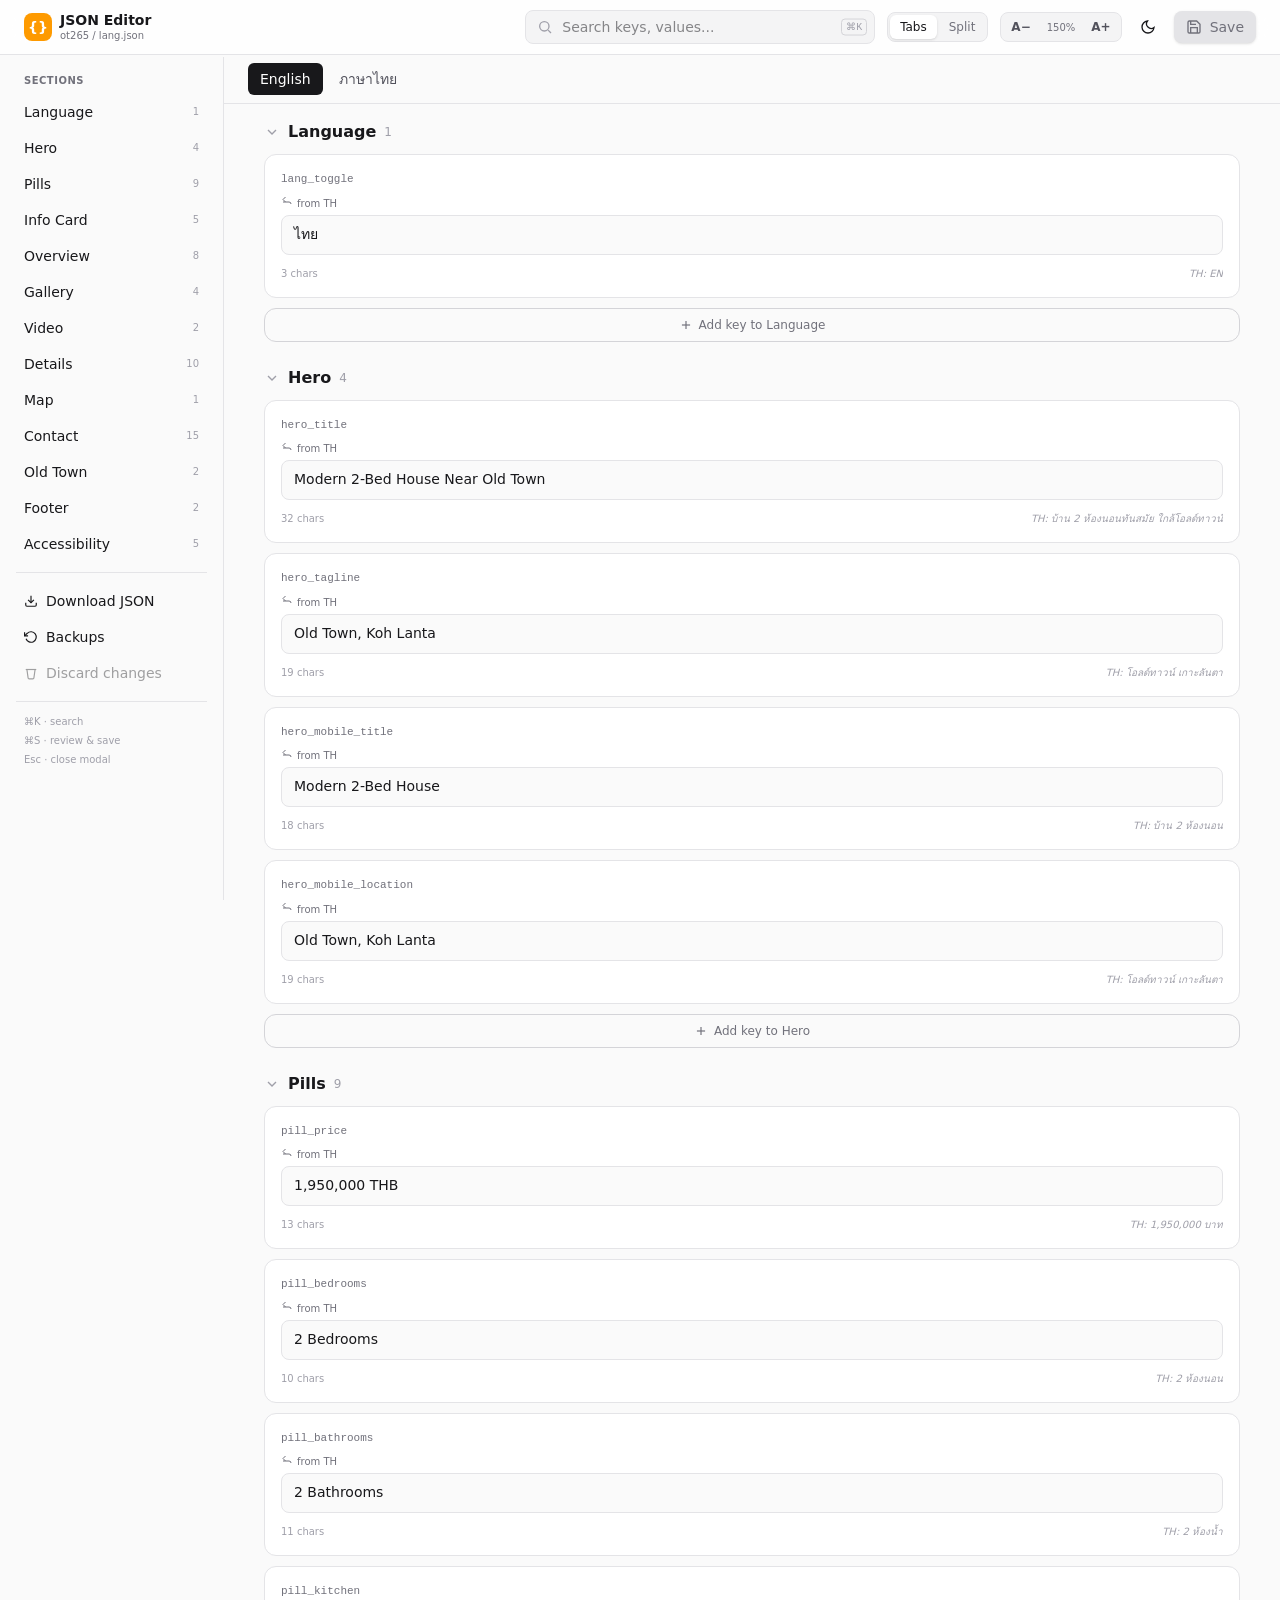
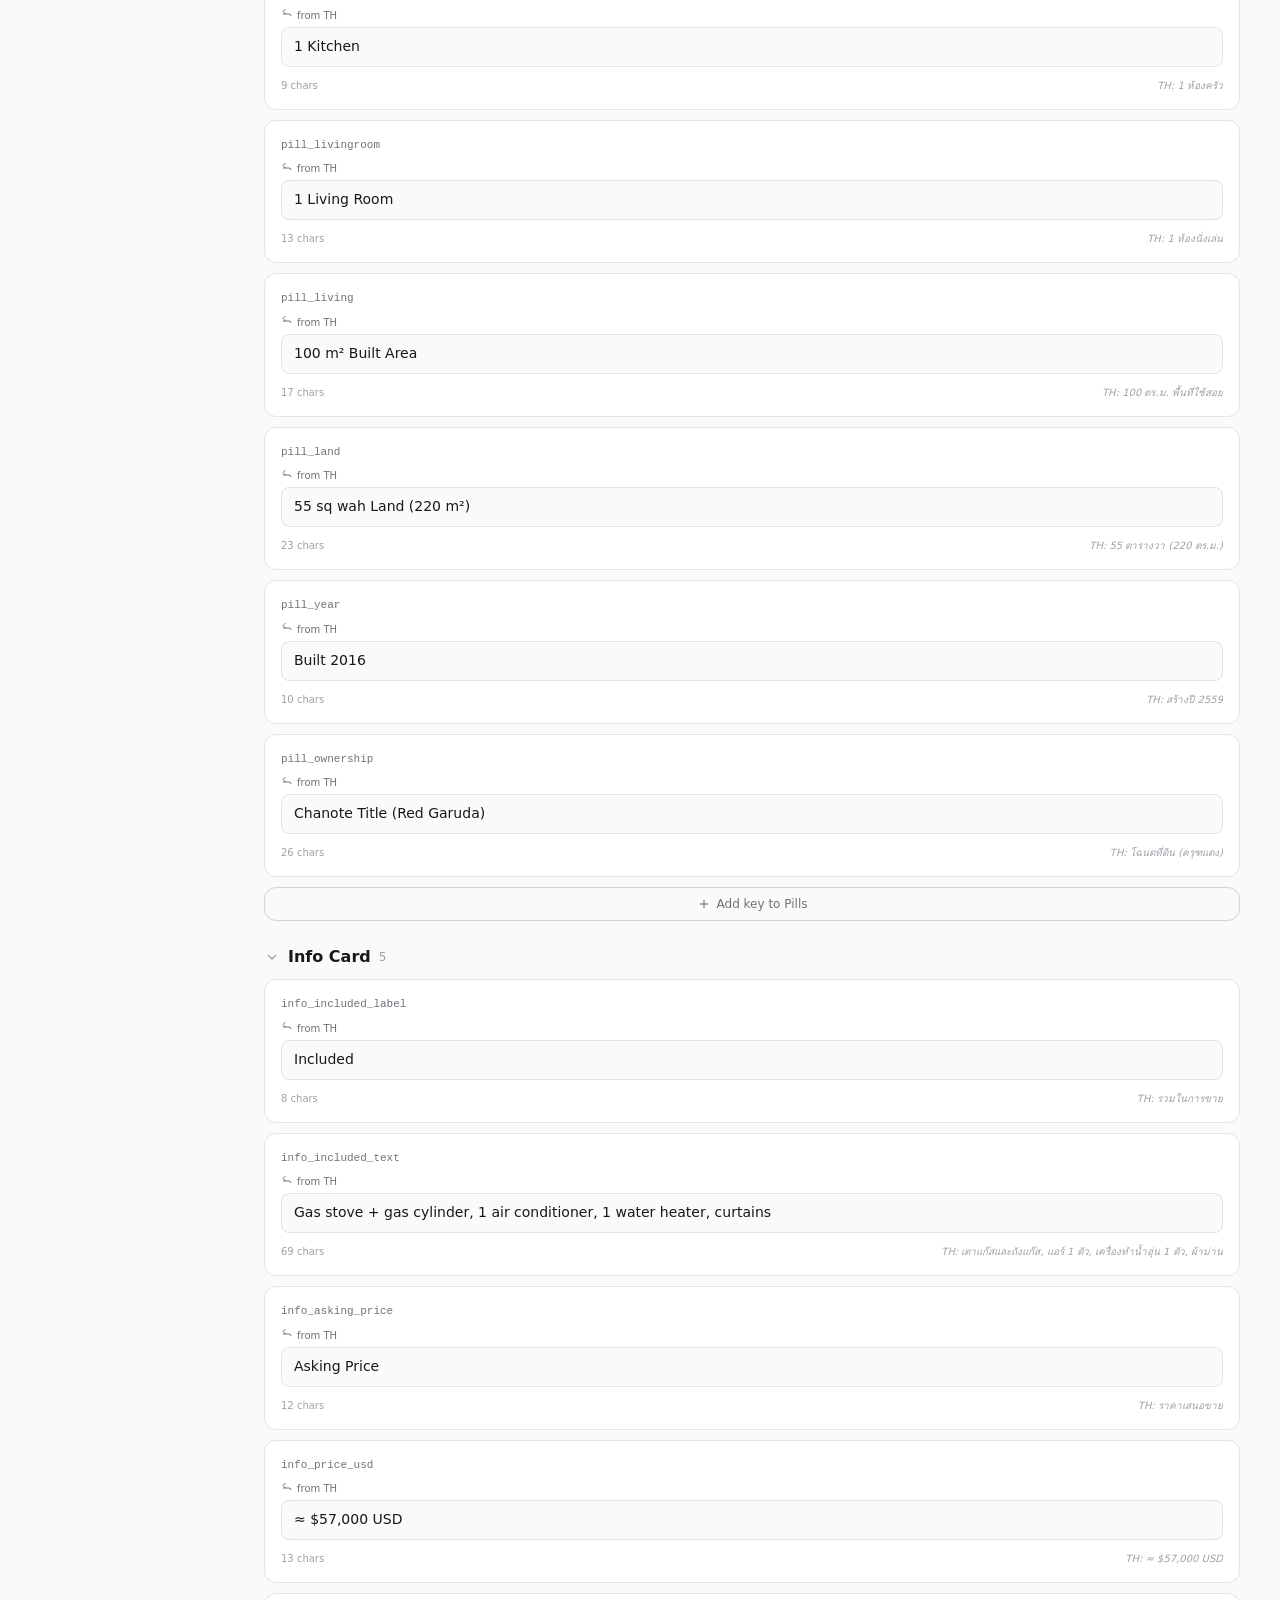
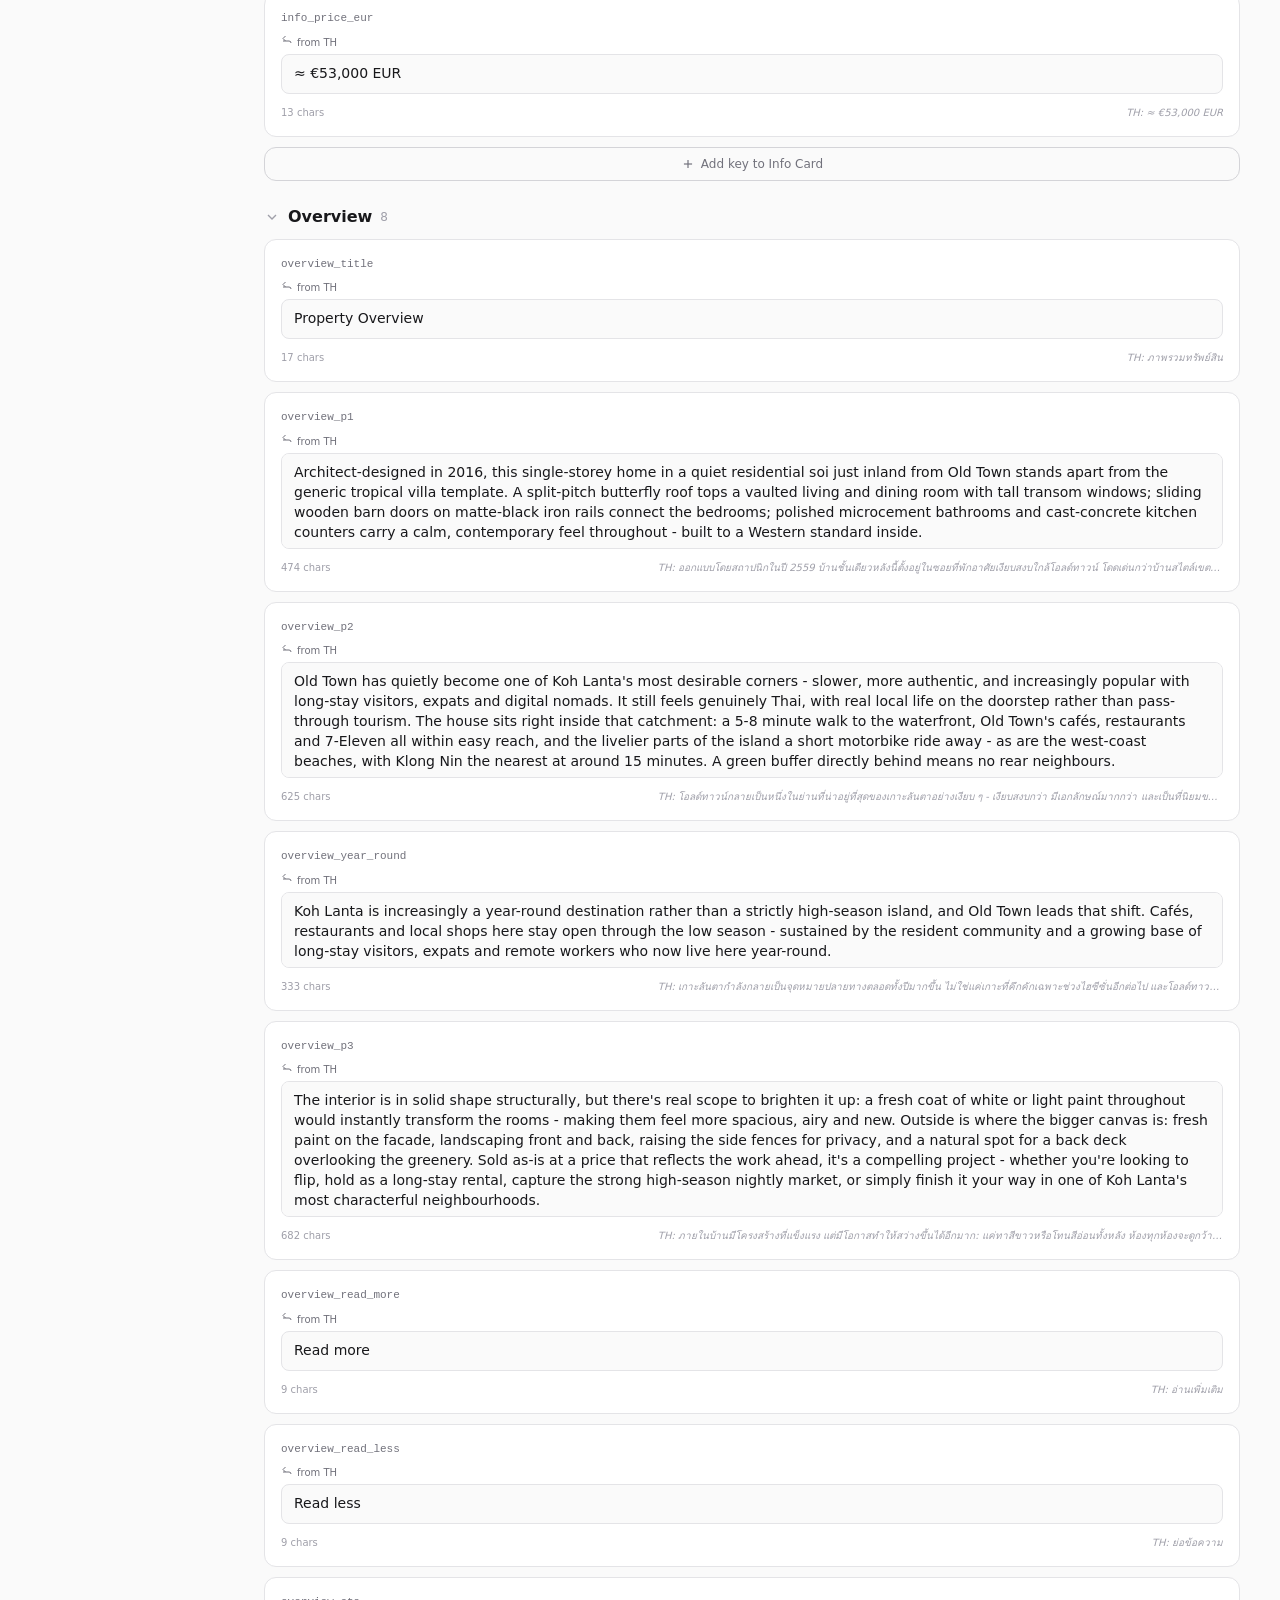
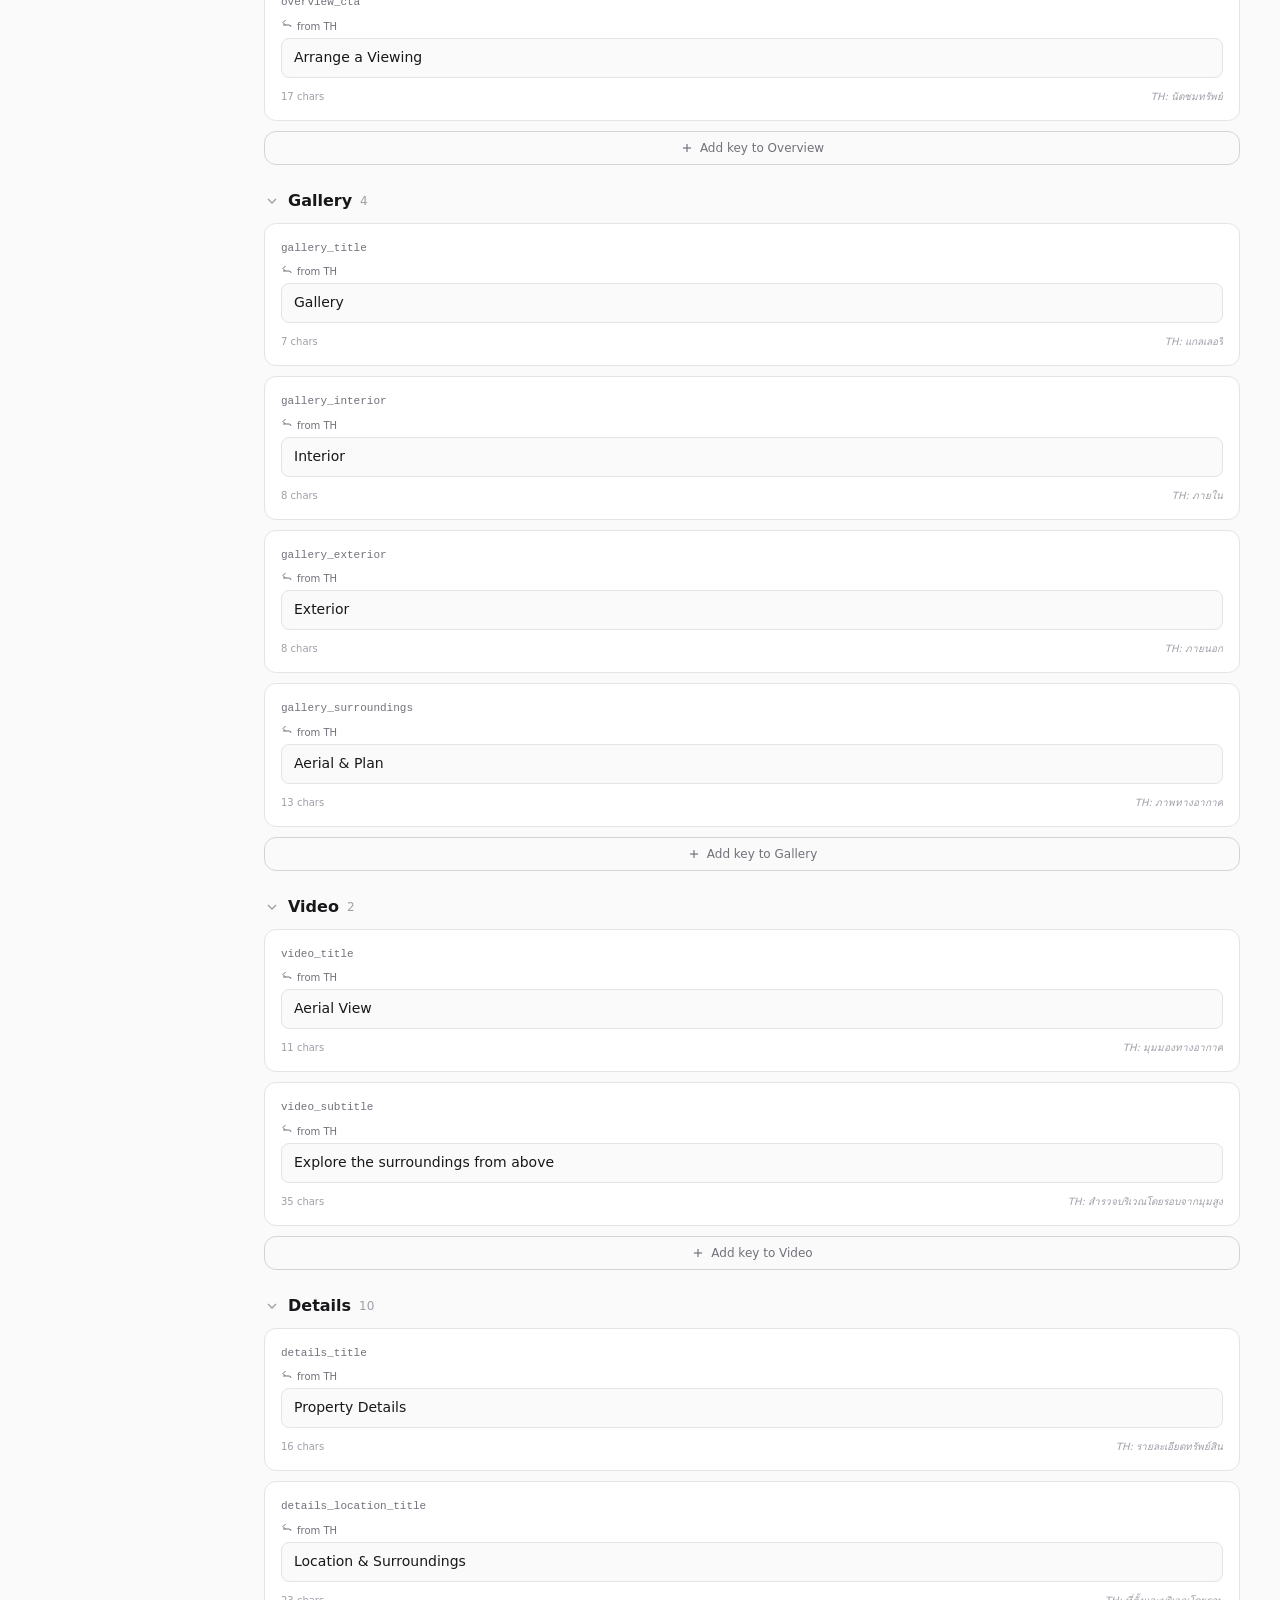
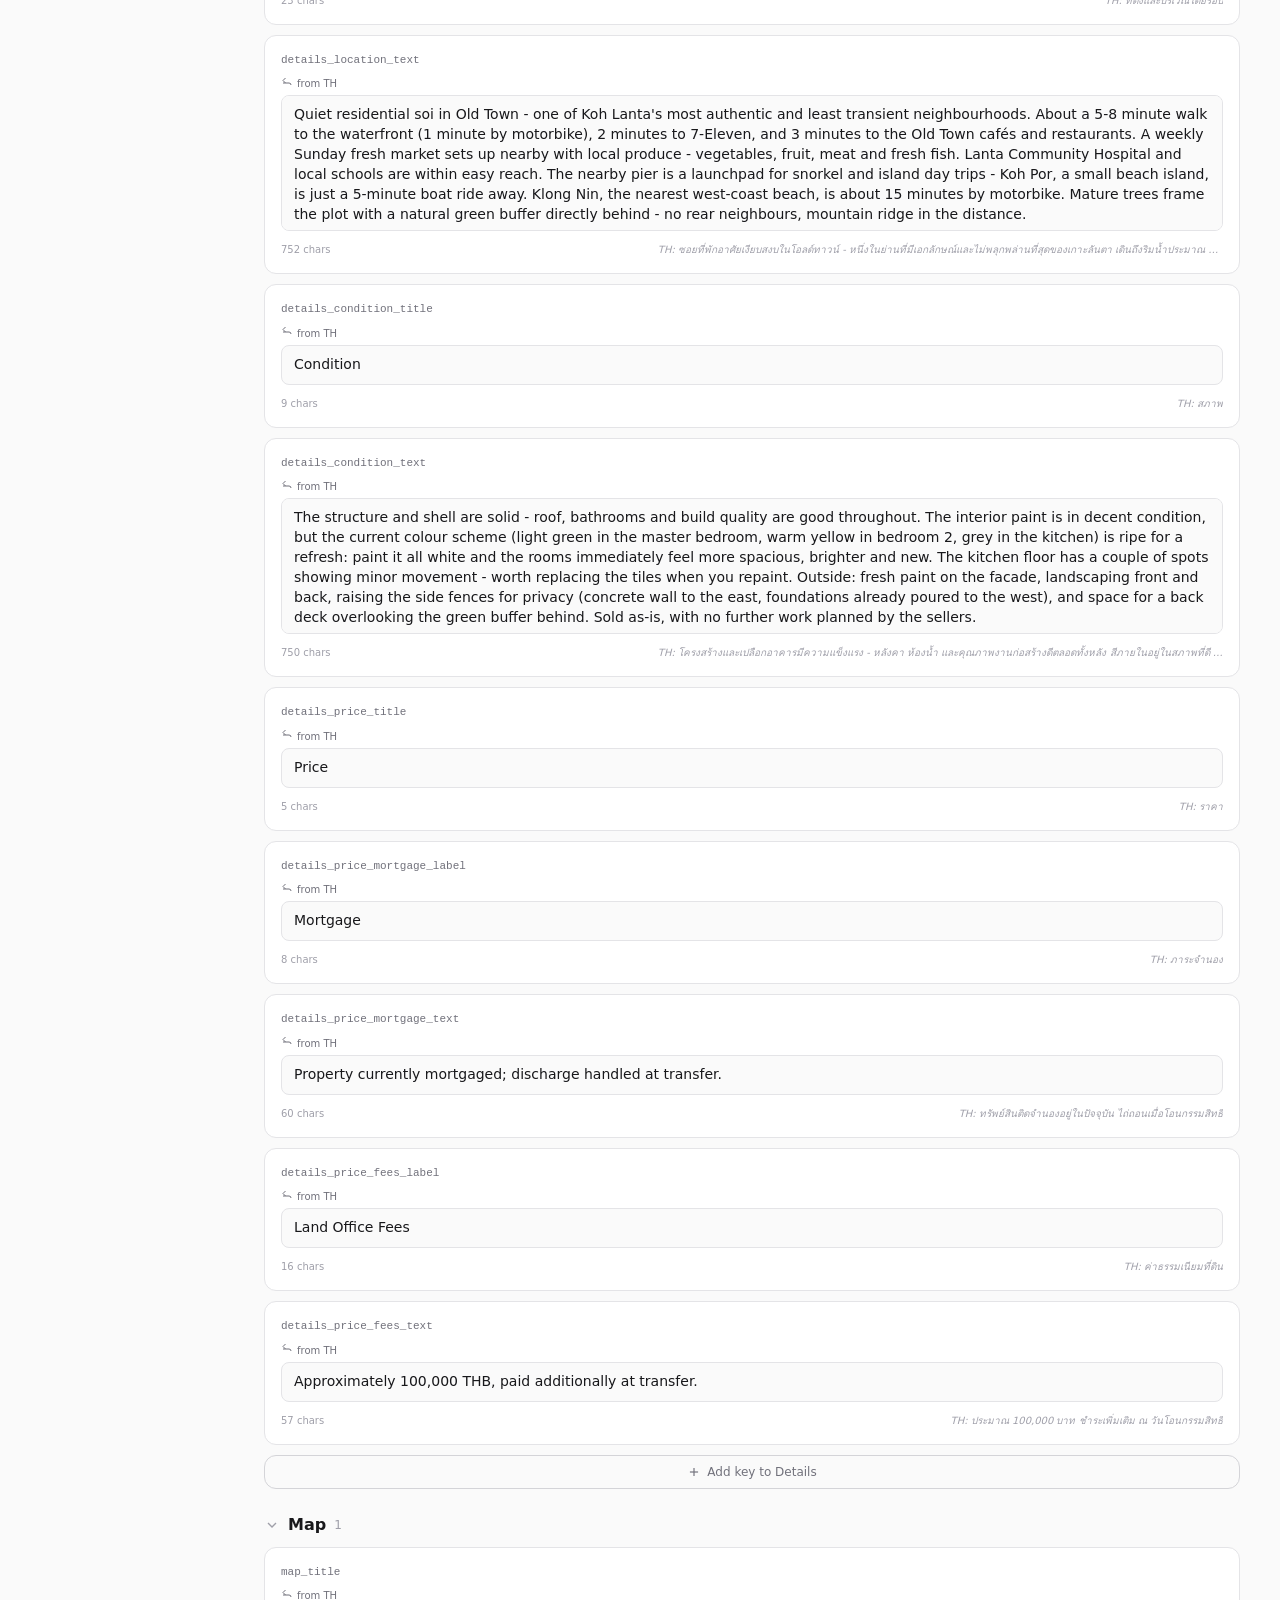
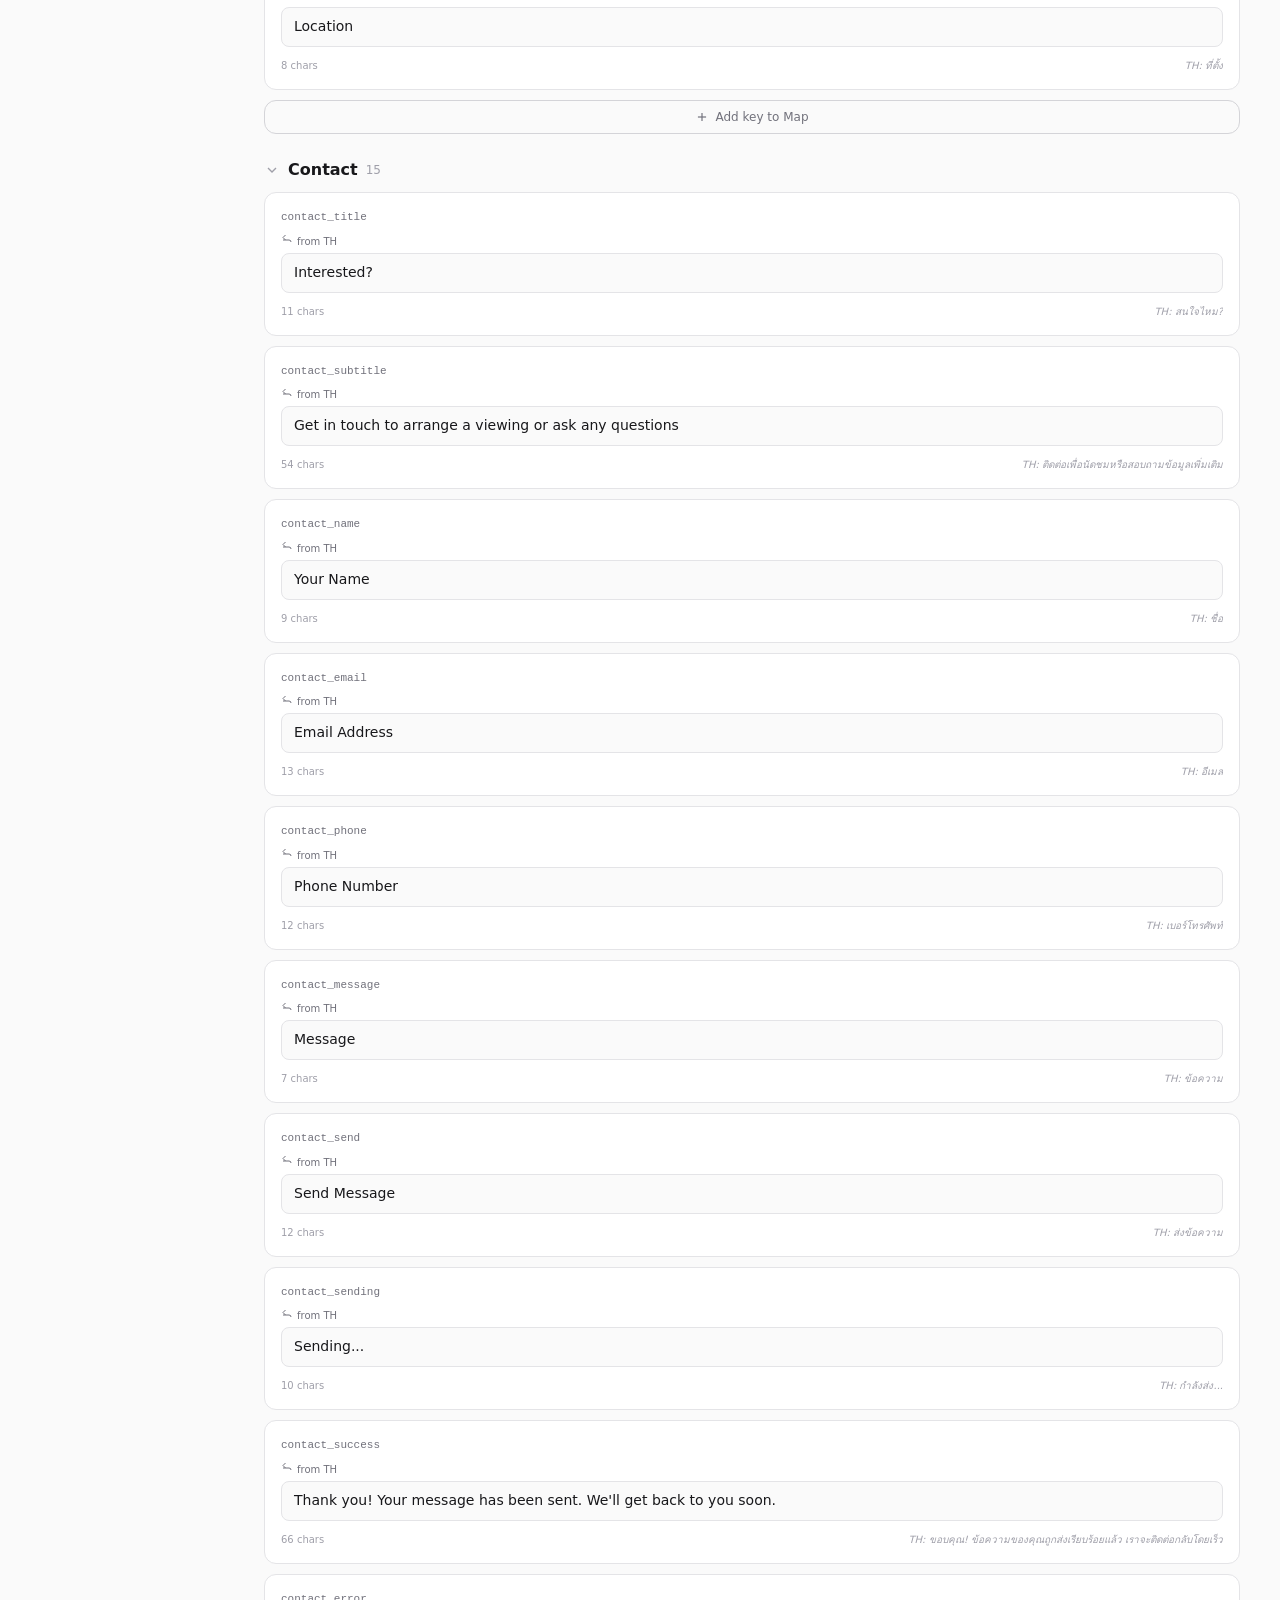
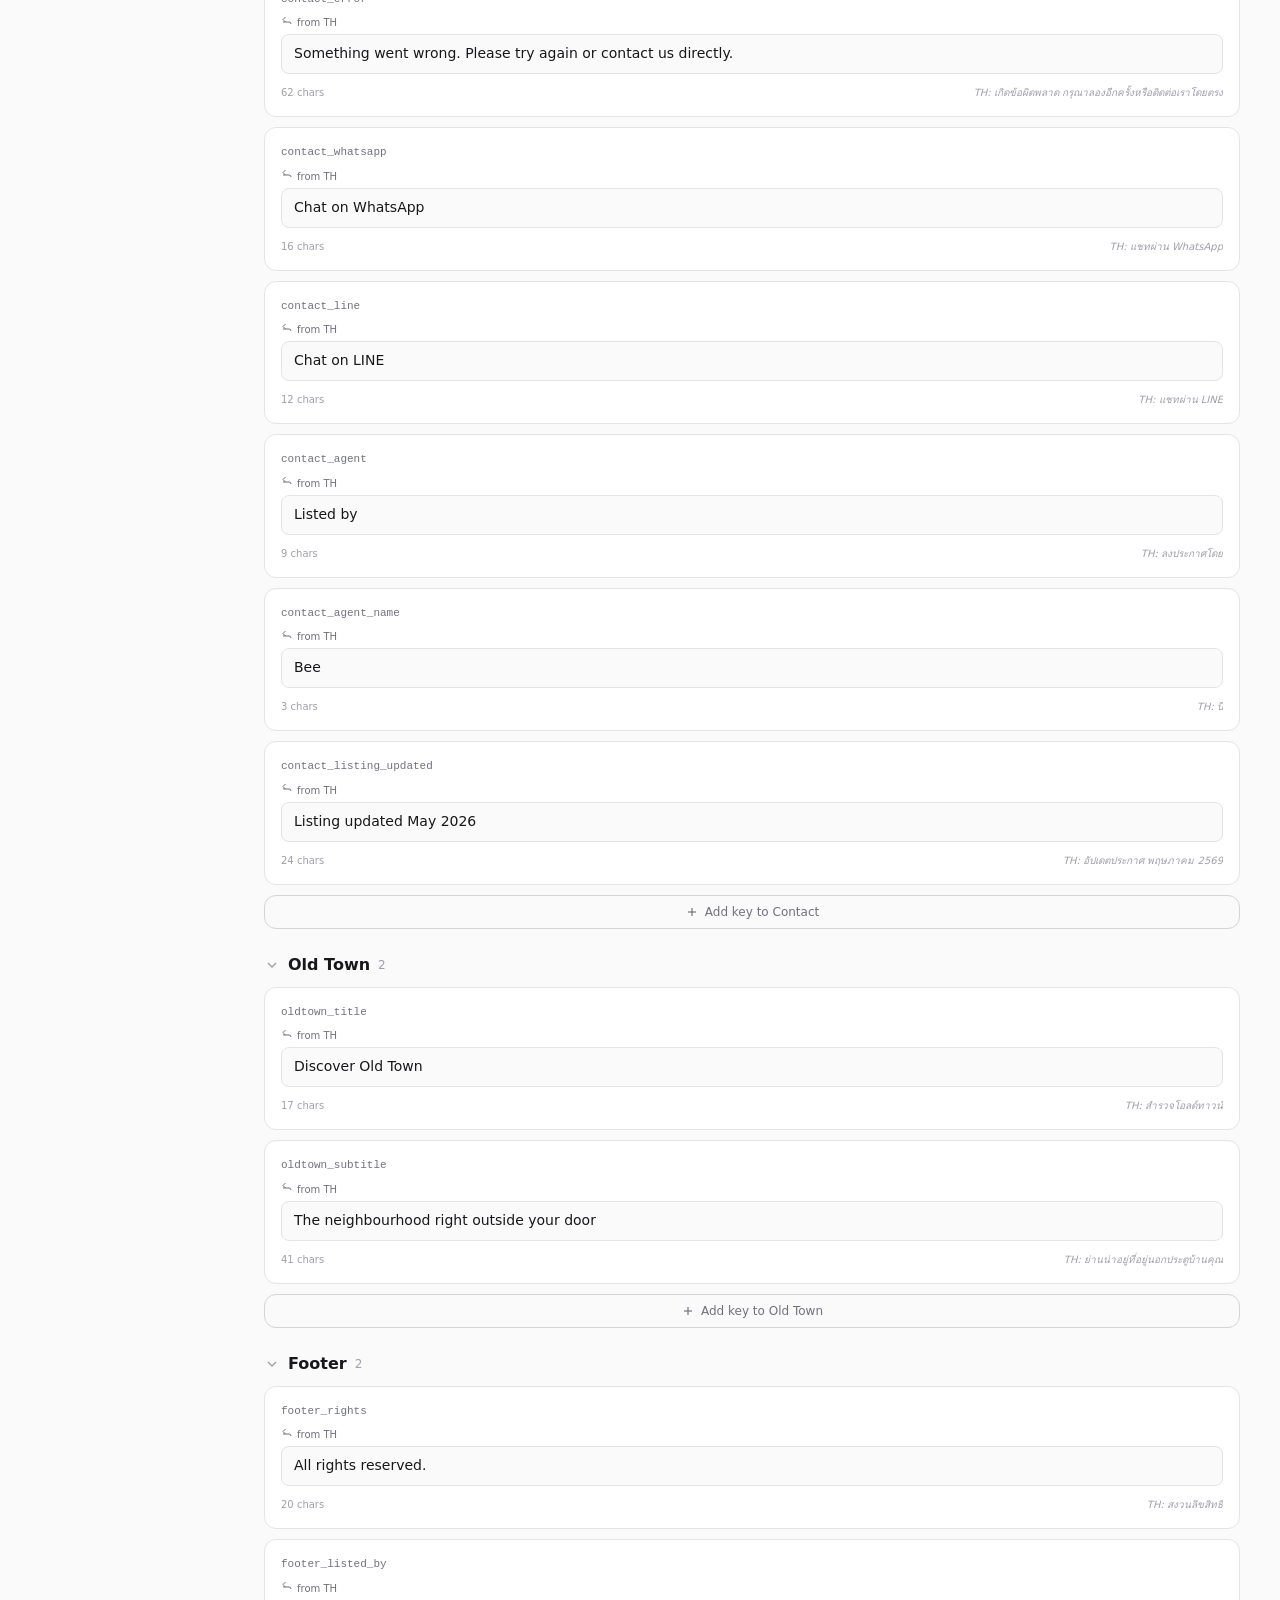
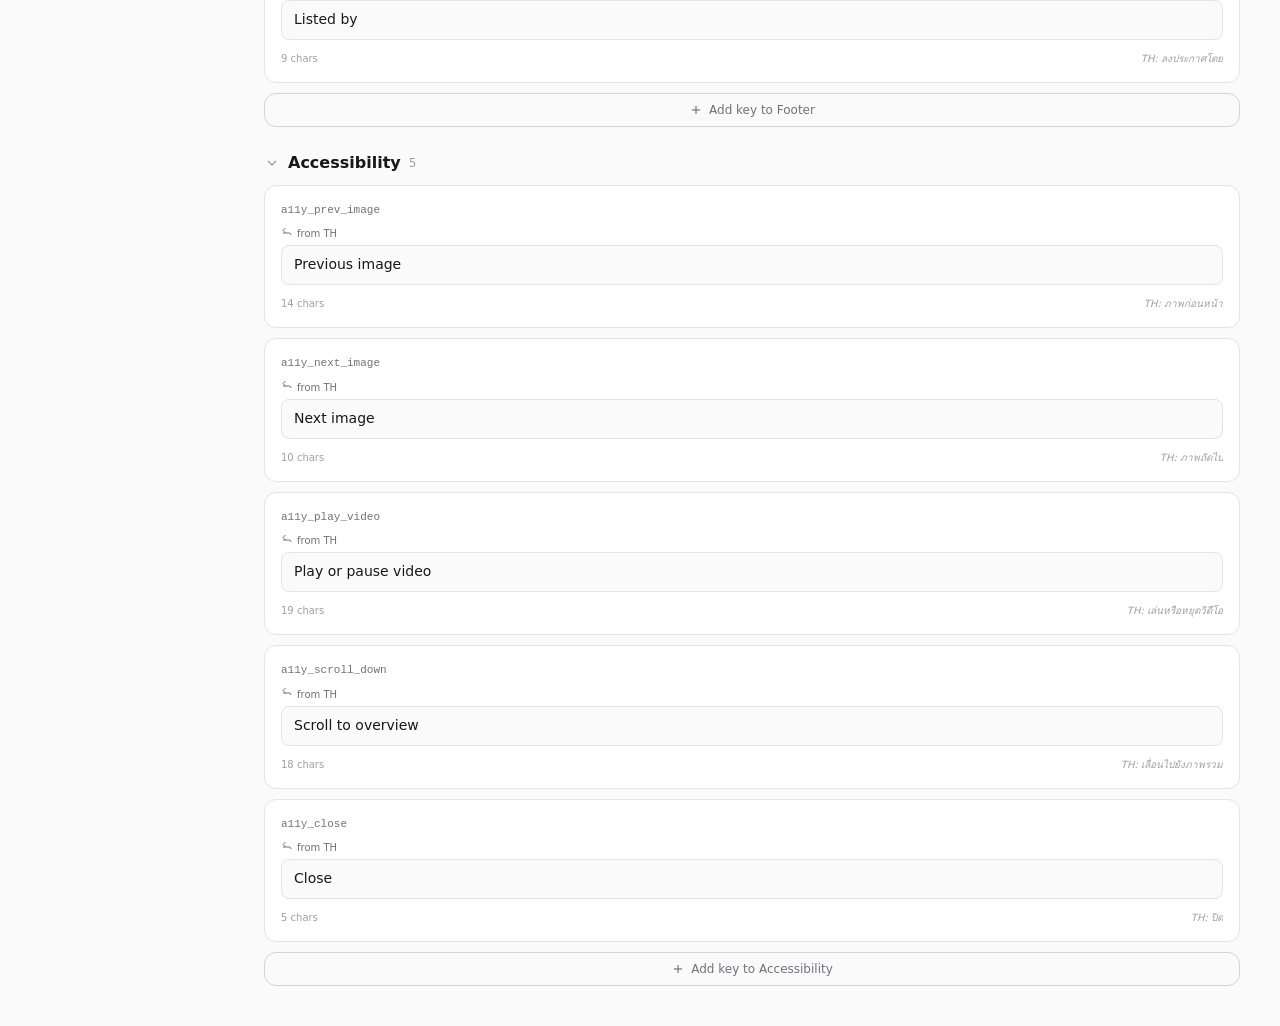
==== json-edit/index.html @ ea64caba "feat(json-edit): inline '+ Add key' button per section, undoable" ====
<!doctype html>
<html lang="en">
<head>
  <meta charset="utf-8">
  <meta name="viewport" content="width=device-width, initial-scale=1">
  <meta name="color-scheme" content="light dark">
  <title>JSON Editor — lanta.homes</title>
  <link rel="stylesheet" href="css/style.css">
  <script src="js/app.js"></script>
  <script src="js/alpine.min.js" defer></script>
</head>
<body class="bg-zinc-50 dark:bg-zinc-950 text-zinc-900 dark:text-zinc-100 font-sans antialiased min-h-screen selection:bg-amber-200 dark:selection:bg-amber-500/30">

<div x-data x-init="$store.editor.init()" class="flex flex-col min-h-screen">

  <header class="sticky top-0 z-30 backdrop-blur-md bg-white/80 dark:bg-zinc-950/80 border-b border-zinc-200 dark:border-zinc-800">
    <div class="px-3 sm:px-4 lg:px-6 py-2.5 flex items-center gap-2 sm:gap-3">

      <button @click="$store.editor.sidebarOpen = !$store.editor.sidebarOpen" class="lg:hidden p-1.5 -ml-1 rounded-lg hover:bg-zinc-100 dark:hover:bg-zinc-800" aria-label="Sections">
        <svg class="w-5 h-5" viewBox="0 0 24 24" fill="none" stroke="currentColor" stroke-width="2"><line x1="3" y1="6" x2="21" y2="6"/><line x1="3" y1="12" x2="21" y2="12"/><line x1="3" y1="18" x2="21" y2="18"/></svg>
      </button>

      <div class="flex items-center gap-2">
        <div class="w-7 h-7 rounded-lg bg-amber-500 text-white grid place-items-center text-sm font-bold">{}</div>
        <div>
          <div class="text-sm font-semibold leading-tight">JSON Editor</div>
          <div class="text-[10px] text-zinc-500 leading-tight hidden sm:block">ot265 / lang.json</div>
        </div>
      </div>

      <div class="flex-1"></div>

      <div class="relative flex-1 max-w-md hidden sm:block">
        <svg class="w-4 h-4 absolute left-3 top-1/2 -translate-y-1/2 text-zinc-400" viewBox="0 0 24 24" fill="none" stroke="currentColor" stroke-width="2"><circle cx="11" cy="11" r="7"/><path d="m21 21-4.3-4.3"/></svg>
        <input id="search-input" x-model="$store.editor.search" placeholder="Search keys, values..." class="w-full pl-9 pr-8 py-1.5 text-sm rounded-lg bg-zinc-100 dark:bg-zinc-900 border border-zinc-200 dark:border-zinc-800 focus:outline-none focus:ring-2 focus:ring-amber-500/40 focus:border-amber-500/40">
        <kbd x-show="!$store.editor.search" class="absolute right-2 top-1/2 -translate-y-1/2 text-[10px] text-zinc-400 border border-zinc-300 dark:border-zinc-700 rounded px-1">⌘K</kbd>
        <button x-show="$store.editor.search" @click="$store.editor.search = ''" class="absolute right-2 top-1/2 -translate-y-1/2 text-zinc-400 hover:text-zinc-700 dark:hover:text-zinc-200" aria-label="Clear">×</button>
      </div>

      <div class="hidden lg:flex items-center gap-0.5 bg-zinc-100 dark:bg-zinc-900 rounded-lg p-0.5 border border-zinc-200 dark:border-zinc-800">
        <button @click="$store.editor.setView('tabs')" :class="$store.editor.viewMode === 'tabs' ? 'bg-white dark:bg-zinc-800 shadow-sm text-zinc-900 dark:text-zinc-100' : 'text-zinc-500'" class="px-2.5 py-1 text-xs font-medium rounded-md transition">Tabs</button>
        <button @click="$store.editor.setView('split')" :class="$store.editor.viewMode === 'split' ? 'bg-white dark:bg-zinc-800 shadow-sm text-zinc-900 dark:text-zinc-100' : 'text-zinc-500'" class="px-2.5 py-1 text-xs font-medium rounded-md transition">Split</button>
      </div>

      <div class="hidden lg:flex items-center gap-0.5 bg-zinc-100 dark:bg-zinc-900 rounded-lg p-0.5 border border-zinc-200 dark:border-zinc-800">
        <button @click="$store.editor.bumpScale(-1)" class="px-2 py-1 text-xs font-semibold rounded-md hover:bg-white dark:hover:bg-zinc-800 text-zinc-600 dark:text-zinc-400" aria-label="Decrease UI size">A−</button>
        <button @click="$store.editor.resetScale()" :title="$store.editor.uiScale === null ? 'Auto · click to keep auto' : 'Click to reset to auto'" class="px-1.5 py-1 text-[10px] font-medium tabular-nums text-zinc-500 hover:text-zinc-900 dark:hover:text-zinc-100 min-w-[2.75rem]" x-text="Math.round($store.editor.effectiveScale() * 100) + '%'"></button>
        <button @click="$store.editor.bumpScale(1)" class="px-2 py-1 text-xs font-semibold rounded-md hover:bg-white dark:hover:bg-zinc-800 text-zinc-600 dark:text-zinc-400" aria-label="Increase UI size">A+</button>
      </div>

      <div class="text-[10px] text-zinc-500 hidden md:block whitespace-nowrap" x-show="$store.editor.lastSaved">
        Saved <span x-text="$store.editor.formatTime($store.editor.lastSaved)"></span>
      </div>

      <button @click="$store.editor.toggleDark()" class="p-1.5 rounded-lg hover:bg-zinc-100 dark:hover:bg-zinc-800" aria-label="Toggle theme">
        <svg x-show="!$store.editor.darkMode" class="w-4 h-4" viewBox="0 0 24 24" fill="none" stroke="currentColor" stroke-width="2"><path d="M21 12.79A9 9 0 1 1 11.21 3 7 7 0 0 0 21 12.79z"/></svg>
        <svg x-show="$store.editor.darkMode" class="w-4 h-4" viewBox="0 0 24 24" fill="none" stroke="currentColor" stroke-width="2"><circle cx="12" cy="12" r="4"/><path d="M12 2v2M12 20v2M4.93 4.93l1.41 1.41M17.66 17.66l1.41 1.41M2 12h2M20 12h2M4.93 19.07l1.41-1.41M17.66 6.34l1.41-1.41"/></svg>
      </button>

      <button
        @click="$store.editor.dirtyCount() > 0 ? $store.editor.modal = 'diff' : null"
        :disabled="$store.editor.dirtyCount() === 0 || $store.editor.saving"
        :class="$store.editor.dirtyCount() > 0 ? 'bg-amber-500 hover:bg-amber-600 text-white' : 'bg-zinc-200 dark:bg-zinc-800 text-zinc-500 cursor-not-allowed'"
        class="px-3 py-1.5 text-sm font-medium rounded-lg flex items-center gap-2 transition shadow-sm">
        <svg class="w-4 h-4" viewBox="0 0 24 24" fill="none" stroke="currentColor" stroke-width="2"><path d="M19 21H5a2 2 0 0 1-2-2V5a2 2 0 0 1 2-2h11l5 5v11a2 2 0 0 1-2 2z"/><polyline points="17 21 17 13 7 13 7 21"/><polyline points="7 3 7 8 15 8"/></svg>
        <span>Save</span>
        <span x-show="$store.editor.dirtyCount() > 0" class="bg-black/20 px-1.5 py-0.5 rounded text-[10px] font-semibold" x-text="$store.editor.dirtyCount()"></span>
      </button>
    </div>

    <div class="sm:hidden px-3 pb-2">
      <input x-model="$store.editor.search" placeholder="Search..." class="w-full px-3 py-1.5 text-sm rounded-lg bg-zinc-100 dark:bg-zinc-900 border border-zinc-200 dark:border-zinc-800 focus:outline-none focus:ring-2 focus:ring-amber-500/40">
    </div>
  </header>

  <div class="flex-1 flex">

    <aside
      :class="$store.editor.sidebarOpen ? 'translate-x-0' : '-translate-x-full lg:translate-x-0'"
      class="fixed lg:sticky inset-y-0 left-0 z-20 w-64 lg:w-56 shrink-0 bg-white dark:bg-zinc-950 lg:bg-transparent border-r border-zinc-200 dark:border-zinc-800 lg:top-[57px] lg:self-start lg:h-[calc(100vh-57px)] overflow-y-auto transition-transform pt-16 lg:pt-0">

      <div class="p-4 space-y-1">
        <div class="flex items-center justify-between mb-2 px-2">
          <div class="text-[10px] font-semibold text-zinc-500 uppercase tracking-wider">Sections</div>
          <button @click="$store.editor.sidebarOpen = false" class="lg:hidden text-zinc-500 hover:text-zinc-900 dark:hover:text-zinc-100">×</button>
        </div>

        <template x-for="[sec, keys] in $store.editor.sectionList()" :key="sec">
          <a :href="'#sec-' + sec" @click="$store.editor.sidebarOpen = false" class="flex items-center justify-between px-2 py-1.5 text-sm rounded-md hover:bg-zinc-100 dark:hover:bg-zinc-900 group">
            <span x-text="sec" class="truncate"></span>
            <span class="flex items-center gap-1.5 shrink-0">
              <span x-show="$store.editor.sectionDirtyCount(sec) > 0" class="bg-amber-500 text-white text-[10px] font-medium px-1.5 py-0.5 rounded-full" x-text="$store.editor.sectionDirtyCount(sec)"></span>
              <span x-text="keys.length" class="text-[10px] text-zinc-400 tabular-nums"></span>
            </span>
          </a>
        </template>

        <div class="pt-3 mt-3 border-t border-zinc-200 dark:border-zinc-800 space-y-1">
          <button @click="$store.editor.download()" class="w-full text-left px-2 py-1.5 text-sm rounded-md hover:bg-zinc-100 dark:hover:bg-zinc-900 flex items-center gap-2">
            <svg class="w-3.5 h-3.5" viewBox="0 0 24 24" fill="none" stroke="currentColor" stroke-width="2"><path d="M21 15v4a2 2 0 0 1-2 2H5a2 2 0 0 1-2-2v-4"/><polyline points="7 10 12 15 17 10"/><line x1="12" y1="15" x2="12" y2="3"/></svg>
            Download JSON
          </button>
          <button @click="$store.editor.openBackups()" class="w-full text-left px-2 py-1.5 text-sm rounded-md hover:bg-zinc-100 dark:hover:bg-zinc-900 flex items-center gap-2">
            <svg class="w-3.5 h-3.5" viewBox="0 0 24 24" fill="none" stroke="currentColor" stroke-width="2"><polyline points="1 4 1 10 7 10"/><path d="M3.51 15a9 9 0 1 0 2.13-9.36L1 10"/></svg>
            Backups
          </button>
          <button @click="$store.editor.discard()" :disabled="$store.editor.dirtyCount() === 0" :class="$store.editor.dirtyCount() === 0 ? 'opacity-40 cursor-not-allowed' : ''" class="w-full text-left px-2 py-1.5 text-sm rounded-md hover:bg-zinc-100 dark:hover:bg-zinc-900 flex items-center gap-2">
            <svg class="w-3.5 h-3.5" viewBox="0 0 24 24" fill="none" stroke="currentColor" stroke-width="2"><polyline points="3 6 5 6 21 6"/><path d="M19 6l-2 14a2 2 0 0 1-2 2H9a2 2 0 0 1-2-2L5 6"/></svg>
            Discard changes
          </button>
        </div>

        <div class="pt-3 mt-3 border-t border-zinc-200 dark:border-zinc-800 text-[10px] text-zinc-400 px-2 space-y-1">
          <div>⌘K · search</div>
          <div>⌘S · review &amp; save</div>
          <div>Esc · close modal</div>
        </div>
      </div>
    </aside>

    <div x-show="$store.editor.sidebarOpen" @click="$store.editor.sidebarOpen = false" class="fixed inset-0 z-10 bg-black/30 lg:hidden"></div>

    <main class="flex-1 min-w-0">

      <div class="sticky top-[57px] sm:top-[49px] z-10 bg-zinc-50/90 dark:bg-zinc-950/90 backdrop-blur border-b border-zinc-200 dark:border-zinc-800 hidden lg:block"
           x-show="$store.editor.effectiveView() === 'tabs'">
        <div class="px-4 lg:px-6 py-2 flex items-center gap-1">
          <button @click="$store.editor.setLang('en')" :class="$store.editor.activeLang === 'en' ? 'bg-zinc-900 dark:bg-white text-white dark:text-zinc-900' : 'hover:bg-zinc-200 dark:hover:bg-zinc-800 text-zinc-600 dark:text-zinc-400'" class="px-3 py-1.5 text-sm font-medium rounded-md transition flex items-center gap-2">
            English
            <span x-show="$store.editor.dirtyCount('en') > 0" class="bg-amber-500 text-white text-[10px] px-1.5 rounded-full" x-text="$store.editor.dirtyCount('en')"></span>
          </button>
          <button @click="$store.editor.setLang('th')" :class="$store.editor.activeLang === 'th' ? 'bg-zinc-900 dark:bg-white text-white dark:text-zinc-900' : 'hover:bg-zinc-200 dark:hover:bg-zinc-800 text-zinc-600 dark:text-zinc-400'" class="px-3 py-1.5 text-sm font-medium rounded-md transition flex items-center gap-2">
            ภาษาไทย
            <span x-show="$store.editor.dirtyCount('th') > 0" class="bg-amber-500 text-white text-[10px] px-1.5 rounded-full" x-text="$store.editor.dirtyCount('th')"></span>
          </button>
          <div class="flex-1"></div>
          <div class="text-[11px] text-zinc-500 tabular-nums" x-show="$store.editor.search">
            <span x-text="$store.editor.totalVisible()"></span> match<span x-show="$store.editor.totalVisible() !== 1">es</span>
          </div>
        </div>
      </div>

      <div class="px-3 sm:px-4 lg:px-6 py-4 pb-28 lg:pb-8 max-w-5xl mx-auto">

        <div x-show="$store.editor.loading" class="text-center py-12 text-zinc-500">
          <div class="inline-block w-5 h-5 border-2 border-zinc-300 border-t-amber-500 rounded-full animate-spin"></div>
          <div class="mt-2 text-sm">Loading lang.json...</div>
        </div>

        <div x-show="!$store.editor.loading && $store.editor.search && $store.editor.totalVisible() === 0" class="text-center py-12 text-zinc-500 text-sm">
          No keys match "<span x-text="$store.editor.search"></span>"
        </div>

        <template x-for="[sec, allKeys] in $store.editor.sectionList()" :key="sec">
          <section :id="'sec-' + sec" class="mb-6 scroll-mt-32" x-show="$store.editor.visibleKeys(allKeys).length > 0">
            <button @click="$store.editor.toggleSection(sec)" class="w-full flex items-center gap-2 mb-2.5 group text-left">
              <svg :class="$store.editor.isCollapsed(sec) ? '-rotate-90' : ''" class="w-4 h-4 text-zinc-400 transition-transform" viewBox="0 0 24 24" fill="none" stroke="currentColor" stroke-width="2"><polyline points="6 9 12 15 18 9"/></svg>
              <h2 x-text="sec" class="text-base font-semibold"></h2>
              <span class="text-xs text-zinc-400 tabular-nums" x-text="$store.editor.visibleKeys(allKeys).length"></span>
              <span x-show="$store.editor.sectionDirtyCount(sec) > 0" class="text-[10px] bg-amber-500 text-white px-2 py-0.5 rounded-full font-medium">
                <span x-text="$store.editor.sectionDirtyCount(sec)"></span> changed
              </span>
            </button>

            <div x-show="!$store.editor.isCollapsed(sec)" class="space-y-2.5">
              <template x-for="key in $store.editor.visibleKeys(allKeys)" :key="key">
                <div
                  :data-key="key"
                  :class="$store.editor.rowDirty(key) ? 'border-amber-300 dark:border-amber-500/40 bg-amber-50/30 dark:bg-amber-500/5' : 'border-zinc-200 dark:border-zinc-800 bg-white dark:bg-zinc-900'"
                  class="border rounded-xl p-3 sm:p-4 transition">
                  <div class="flex items-center justify-between mb-2 gap-2 flex-wrap">
                    <code class="text-[11px] text-zinc-500 dark:text-zinc-400 font-mono break-all" x-text="key"></code>
                    <template x-if="$store.editor.parityWarn(key)">
                      <span class="text-[10px] px-2 py-0.5 rounded-full bg-amber-100 text-amber-800 dark:bg-amber-500/15 dark:text-amber-300 flex items-center gap-1">
                        <svg class="w-3 h-3" viewBox="0 0 24 24" fill="none" stroke="currentColor" stroke-width="2"><path d="M10.29 3.86 1.82 18a2 2 0 0 0 1.71 3h16.94a2 2 0 0 0 1.71-3L13.71 3.86a2 2 0 0 0-3.42 0z"/><line x1="12" y1="9" x2="12" y2="13"/><line x1="12" y1="17" x2="12.01" y2="17"/></svg>
                        <span x-text="$store.editor.parityWarn(key)"></span>
                      </span>
                    </template>
                  </div>

                  <div x-show="$store.editor.effectiveView() === 'split'" data-split-pair class="relative grid grid-cols-1 md:grid-cols-2 gap-3">
                    <div>
                      <div class="flex items-center justify-between mb-1">
                        <label class="text-[10px] text-zinc-500 uppercase tracking-wider font-medium">EN</label>
                        <span x-show="$store.editor.isDirty(key, 'en')" class="w-1.5 h-1.5 rounded-full bg-amber-500"></span>
                      </div>
                      <textarea x-model="$store.editor.data.en[key]" @input="$store.editor.autoGrow($el); $store.editor.touchEdit()" @focus="$store.editor.beginEdit(key, 'en')" @blur="$store.editor.endEdit()" x-init="$nextTick(() => $store.editor.autoGrow($el))" class="w-full px-3 py-2 text-sm rounded-lg bg-zinc-50 dark:bg-zinc-950 border border-zinc-200 dark:border-zinc-800 focus:outline-none focus:ring-2 focus:ring-amber-500/30 focus:border-amber-500/40 resize-none font-sans" rows="1" dir="auto"></textarea>
                      <div class="text-[10px] text-zinc-400 mt-1 tabular-nums" x-text="(($store.editor.data.en[key] || '').length) + ' chars'"></div>
                    </div>
                    <div>
                      <div class="flex items-center justify-between mb-1">
                        <label class="text-[10px] text-zinc-500 uppercase tracking-wider font-medium">TH</label>
                        <span x-show="$store.editor.isDirty(key, 'th')" class="w-1.5 h-1.5 rounded-full bg-amber-500"></span>
                      </div>
                      <textarea x-model="$store.editor.data.th[key]" @input="$store.editor.autoGrow($el); $store.editor.touchEdit()" @focus="$store.editor.beginEdit(key, 'th')" @blur="$store.editor.endEdit()" x-init="$nextTick(() => $store.editor.autoGrow($el))" class="w-full px-3 py-2 text-sm rounded-lg bg-zinc-50 dark:bg-zinc-950 border border-zinc-200 dark:border-zinc-800 focus:outline-none focus:ring-2 focus:ring-amber-500/30 focus:border-amber-500/40 resize-none font-sans" rows="1" dir="auto"></textarea>
                      <div class="text-[10px] text-zinc-400 mt-1 tabular-nums" x-text="(($store.editor.data.th[key] || '').length) + ' chars'"></div>
                    </div>
                    <button
                      type="button"
                      @click="$store.editor.mirrorPair(key)"
                      :disabled="!$store.editor.canMirror(key)"
                      :title="$store.editor.canMirror(key) ? 'Copy from filled side to empty side' : 'Both sides have content (or both empty) — nothing to mirror'"
                      class="hidden md:flex absolute left-1/2 top-9 -translate-x-1/2 w-7 h-7 items-center justify-center rounded-full bg-white dark:bg-zinc-800 border border-zinc-200 dark:border-zinc-700 shadow-sm text-zinc-500 hover:text-amber-600 hover:border-amber-300 disabled:opacity-30 disabled:cursor-not-allowed transition z-10">
                      <svg class="w-3.5 h-3.5" viewBox="0 0 24 24" fill="none" stroke="currentColor" stroke-width="2"><polyline points="17 1 21 5 17 9"/><path d="M3 11V9a4 4 0 0 1 4-4h14"/><polyline points="7 23 3 19 7 15"/><path d="M21 13v2a4 4 0 0 1-4 4H3"/></svg>
                    </button>
                  </div>

                  <div x-show="$store.editor.effectiveView() === 'tabs'">
                    <div class="flex items-center justify-between mb-1" x-show="$store.editor.data[$store.editor.activeLang === 'en' ? 'th' : 'en'][key]">
                      <button
                        type="button"
                        @click="$store.editor.copyFromOther(key, $store.editor.activeLang)"
                        class="text-[10px] text-zinc-500 hover:text-amber-600 flex items-center gap-1 transition"
                        :title="'Copy ' + ($store.editor.activeLang === 'en' ? 'TH' : 'EN') + ' value into this field'">
                        <svg class="w-3 h-3" viewBox="0 0 24 24" fill="none" stroke="currentColor" stroke-width="2"><path d="M9 10l-5-5 5-5"/><path d="M20 14a4 4 0 0 0-4-4H4"/></svg>
                        <span x-text="'from ' + ($store.editor.activeLang === 'en' ? 'TH' : 'EN')"></span>
                      </button>
                    </div>
                    <textarea
                      x-model="$store.editor.data[$store.editor.activeLang][key]"
                      @input="$store.editor.autoGrow($el); $store.editor.touchEdit()"
                      @focus="$store.editor.beginEdit(key, $store.editor.activeLang)"
                      @blur="$store.editor.endEdit()"
                      x-init="$nextTick(() => $store.editor.autoGrow($el))"
                      class="w-full px-3 py-2 text-sm rounded-lg bg-zinc-50 dark:bg-zinc-950 border border-zinc-200 dark:border-zinc-800 focus:outline-none focus:ring-2 focus:ring-amber-500/30 focus:border-amber-500/40 resize-none font-sans"
                      rows="1" dir="auto"></textarea>
                    <div class="flex items-center justify-between mt-1">
                      <div class="text-[10px] text-zinc-400 tabular-nums" x-text="(($store.editor.data[$store.editor.activeLang][key] || '').length) + ' chars'"></div>
                      <div x-show="$store.editor.activeLang === 'en' && !$store.editor.isMissing(key, 'th')" class="text-[10px] text-zinc-400 truncate max-w-[60%] italic" :title="$store.editor.data.th[key]">
                        TH: <span x-text="$store.editor.data.th[key]"></span>
                      </div>
                      <div x-show="$store.editor.activeLang === 'th' && !$store.editor.isMissing(key, 'en')" class="text-[10px] text-zinc-400 truncate max-w-[60%] italic" :title="$store.editor.data.en[key]">
                        EN: <span x-text="$store.editor.data.en[key]"></span>
                      </div>
                    </div>
                  </div>
                </div>
              </template>
              <template x-if="!$store.editor.search">
                <div>
                  <div x-show="$store.editor.addingSec !== sec">
                    <button @click="$store.editor.startAdd(sec)" class="w-full py-2 text-xs text-zinc-500 hover:text-amber-600 border border-dashed border-zinc-300 dark:border-zinc-700 hover:border-amber-300 rounded-xl transition flex items-center justify-center gap-1.5">
                      <svg class="w-3.5 h-3.5" viewBox="0 0 24 24" fill="none" stroke="currentColor" stroke-width="2"><line x1="12" y1="5" x2="12" y2="19"/><line x1="5" y1="12" x2="19" y2="12"/></svg>
                      <span x-text="'Add key to ' + sec"></span>
                    </button>
                  </div>
                  <div x-show="$store.editor.addingSec === sec" class="flex items-center gap-2 p-2 border border-amber-300 dark:border-amber-500/40 rounded-xl bg-amber-50/40 dark:bg-amber-500/5">
                    <input
                      x-model="$store.editor.addingValue"
                      @keydown.enter.prevent="$store.editor.commitAdd()"
                      @keydown.escape.prevent="$store.editor.cancelAdd()"
                      x-init="$nextTick(() => $el.focus())"
                      placeholder="new_key_name"
                      class="flex-1 px-2 py-1 text-sm rounded bg-white dark:bg-zinc-950 border border-zinc-200 dark:border-zinc-700 focus:outline-none focus:ring-2 focus:ring-amber-500/30 font-mono">
                    <button @click="$store.editor.commitAdd()" class="px-2 py-1 text-xs bg-amber-500 hover:bg-amber-600 text-white font-medium rounded">Add</button>
                    <button @click="$store.editor.cancelAdd()" class="px-2 py-1 text-xs text-zinc-500 hover:text-zinc-900 dark:hover:text-zinc-100">Cancel</button>
                  </div>
                </div>
              </template>
            </div>
          </section>
        </template>
      </div>
    </main>
  </div>

  <div x-show="$store.editor.isMobile" x-cloak class="lg:hidden fixed bottom-0 left-0 right-0 z-30 bg-white dark:bg-zinc-950 border-t border-zinc-200 dark:border-zinc-800 shadow-lg">
    <div x-show="$store.editor.search" class="text-center text-[11px] text-zinc-500 dark:text-zinc-400 py-1 border-b border-zinc-200 dark:border-zinc-800">
      <span x-text="$store.editor.totalVisible()"></span> match<span x-show="$store.editor.totalVisible() !== 1">es</span>
    </div>
    <div class="grid grid-cols-2 divide-x divide-zinc-200 dark:divide-zinc-800">
      <button @click="$store.editor.setLang('en')"
              :class="$store.editor.activeLang === 'en' ? 'bg-amber-500 text-white' : 'text-zinc-700 dark:text-zinc-300 hover:bg-zinc-50 dark:hover:bg-zinc-900'"
              class="py-3 text-sm font-medium flex items-center justify-center gap-2 transition">
        English
        <span x-show="$store.editor.dirtyCount('en') > 0" :class="$store.editor.activeLang === 'en' ? 'bg-white/30' : 'bg-amber-500 text-white'" class="text-[10px] px-1.5 py-0.5 rounded-full" x-text="$store.editor.dirtyCount('en')"></span>
      </button>
      <button @click="$store.editor.setLang('th')"
              :class="$store.editor.activeLang === 'th' ? 'bg-amber-500 text-white' : 'text-zinc-700 dark:text-zinc-300 hover:bg-zinc-50 dark:hover:bg-zinc-900'"
              class="py-3 text-sm font-medium flex items-center justify-center gap-2 transition">
        ภาษาไทย
        <span x-show="$store.editor.dirtyCount('th') > 0" :class="$store.editor.activeLang === 'th' ? 'bg-white/30' : 'bg-amber-500 text-white'" class="text-[10px] px-1.5 py-0.5 rounded-full" x-text="$store.editor.dirtyCount('th')"></span>
      </button>
    </div>
  </div>

  <div x-show="$store.editor.toast" x-transition.opacity x-cloak class="fixed bottom-24 lg:bottom-6 right-6 z-50 pointer-events-none">
    <div :class="{
          'bg-emerald-500': $store.editor.toast?.kind === 'success',
          'bg-rose-500': $store.editor.toast?.kind === 'error',
          'bg-zinc-800 dark:bg-zinc-700': $store.editor.toast?.kind === 'info'
         }"
         class="text-white px-4 py-2.5 rounded-lg shadow-lg text-sm font-medium" x-text="$store.editor.toast?.text"></div>
  </div>

  <div x-show="$store.editor.modal === 'diff'" x-cloak @click.self="$store.editor.modal = null" class="fixed inset-0 z-40 flex items-center justify-center p-4 bg-black/50 backdrop-blur-sm">
    <div class="bg-white dark:bg-zinc-900 rounded-2xl shadow-2xl max-w-3xl w-full max-h-[85vh] overflow-hidden flex flex-col border border-zinc-200 dark:border-zinc-800">
      <div class="px-5 py-3.5 border-b border-zinc-200 dark:border-zinc-800 flex items-center justify-between">
        <h3 class="font-semibold text-sm flex items-center gap-2">
          Review changes
          <span class="text-[10px] bg-amber-500 text-white px-2 py-0.5 rounded-full" x-text="$store.editor.dirtyCount()"></span>
        </h3>
        <button @click="$store.editor.modal = null" class="text-zinc-400 hover:text-zinc-900 dark:hover:text-zinc-100 text-xl leading-none">×</button>
      </div>
      <div class="overflow-y-auto p-4 space-y-3 flex-1">
        <template x-for="change in $store.editor.diff()" :key="change.key + ':' + change.lang">
          <div class="border border-zinc-200 dark:border-zinc-800 rounded-lg overflow-hidden text-xs">
            <div class="px-3 py-1.5 bg-zinc-50 dark:bg-zinc-950 flex items-center justify-between">
              <code class="font-mono text-zinc-700 dark:text-zinc-300" x-text="change.key"></code>
              <span class="uppercase text-[10px] tracking-wider text-zinc-500 font-medium" x-text="change.lang"></span>
            </div>
            <div class="grid grid-cols-2 divide-x divide-zinc-200 dark:divide-zinc-800">
              <div class="p-3 bg-rose-50/40 dark:bg-rose-950/20 text-rose-900 dark:text-rose-200">
                <div class="text-[9px] uppercase tracking-wider text-rose-600 dark:text-rose-400 mb-1 font-medium">Before</div>
                <div class="whitespace-pre-wrap break-words" x-text="change.old || '(empty)'"></div>
              </div>
              <div :class="change.removed ? 'p-3 bg-rose-50/40 dark:bg-rose-950/20 text-rose-900 dark:text-rose-200' : 'p-3 bg-emerald-50/40 dark:bg-emerald-950/20 text-emerald-900 dark:text-emerald-200'">
                <div :class="change.removed ? 'text-[9px] uppercase tracking-wider text-rose-600 dark:text-rose-400 mb-1 font-medium' : 'text-[9px] uppercase tracking-wider text-emerald-600 dark:text-emerald-400 mb-1 font-medium'" x-text="change.removed ? 'Removed' : 'After'"></div>
                <div class="whitespace-pre-wrap break-words" x-text="change.removed ? '(key deleted)' : (change.new || '(empty)')"></div>
              </div>
            </div>
          </div>
        </template>
      </div>
      <div class="px-5 py-3 border-t border-zinc-200 dark:border-zinc-800 flex items-center justify-between gap-2">
        <div class="text-[11px] text-zinc-500">A backup is created automatically before each save.</div>
        <div class="flex gap-2">
          <button @click="$store.editor.modal = null" class="px-3 py-1.5 text-sm rounded-lg hover:bg-zinc-100 dark:hover:bg-zinc-800 text-zinc-600 dark:text-zinc-300">Cancel</button>
          <button @click="$store.editor.save()" :disabled="$store.editor.saving" class="px-3 py-1.5 text-sm bg-amber-500 hover:bg-amber-600 disabled:opacity-60 text-white font-medium rounded-lg shadow-sm flex items-center gap-2">
            <svg x-show="$store.editor.saving" class="w-3.5 h-3.5 animate-spin" viewBox="0 0 24 24" fill="none" stroke="currentColor" stroke-width="2"><path d="M21 12a9 9 0 1 1-6.219-8.56"/></svg>
            <span x-text="$store.editor.saving ? 'Saving...' : 'Save to lang.json'"></span>
          </button>
        </div>
      </div>
    </div>
  </div>

  <div x-show="$store.editor.modal === 'backups'" x-cloak @click.self="$store.editor.modal = null" class="fixed inset-0 z-40 flex items-center justify-center p-4 bg-black/50 backdrop-blur-sm">
    <div class="bg-white dark:bg-zinc-900 rounded-2xl shadow-2xl max-w-lg w-full max-h-[85vh] overflow-hidden flex flex-col border border-zinc-200 dark:border-zinc-800">
      <div class="px-5 py-3.5 border-b border-zinc-200 dark:border-zinc-800 flex items-center justify-between">
        <h3 class="font-semibold text-sm">Backups</h3>
        <button @click="$store.editor.modal = null" class="text-zinc-400 hover:text-zinc-900 dark:hover:text-zinc-100 text-xl leading-none">×</button>
      </div>
      <div class="overflow-y-auto p-3 space-y-1.5 flex-1">
        <div x-show="$store.editor.backups.length === 0" class="text-center py-8 text-sm text-zinc-500">No backups yet — they'll appear here after your first save.</div>
        <template x-for="b in $store.editor.backups" :key="b.name">
          <div class="flex items-center justify-between gap-2 p-2.5 rounded-lg hover:bg-zinc-50 dark:hover:bg-zinc-950 border border-transparent hover:border-zinc-200 dark:hover:border-zinc-800">
            <div class="min-w-0">
              <div class="text-sm font-medium truncate" x-text="$store.editor.formatBackupName(b.name)"></div>
              <div class="text-[10px] text-zinc-500 tabular-nums" x-text="(b.size / 1024).toFixed(1) + ' KB'"></div>
            </div>
            <button @click="$store.editor.restoreBackup(b.name)" class="px-2.5 py-1 text-xs font-medium rounded-md border border-zinc-300 dark:border-zinc-700 hover:bg-zinc-100 dark:hover:bg-zinc-800 shrink-0">Restore</button>
          </div>
        </template>
      </div>
      <div class="px-5 py-3 border-t border-zinc-200 dark:border-zinc-800 text-[11px] text-zinc-500">
        Last 30 saves are kept. Restoring also backs up the current file first.
      </div>
    </div>
  </div>

</div>

</body>
</html>
---- json-edit/css/style.css ----
/*! tailwindcss v4.3.0 | MIT License | https://tailwindcss.com */
@layer properties{@supports (((-webkit-hyphens:none)) and (not (margin-trim:inline))) or ((-moz-orient:inline) and (not (color:rgb(from red r g b)))){*,:before,:after,::backdrop{--tw-translate-x:0;--tw-translate-y:0;--tw-translate-z:0;--tw-rotate-x:initial;--tw-rotate-y:initial;--tw-rotate-z:initial;--tw-skew-x:initial;--tw-skew-y:initial;--tw-space-y-reverse:0;--tw-divide-x-reverse:0;--tw-border-style:solid;--tw-gradient-position:initial;--tw-gradient-from:#0000;--tw-gradient-via:#0000;--tw-gradient-to:#0000;--tw-gradient-stops:initial;--tw-gradient-via-stops:initial;--tw-gradient-from-position:0%;--tw-gradient-via-position:50%;--tw-gradient-to-position:100%;--tw-leading:initial;--tw-font-weight:initial;--tw-tracking:initial;--tw-ordinal:initial;--tw-slashed-zero:initial;--tw-numeric-figure:initial;--tw-numeric-spacing:initial;--tw-numeric-fraction:initial;--tw-shadow:0 0 #0000;--tw-shadow-color:initial;--tw-shadow-alpha:100%;--tw-inset-shadow:0 0 #0000;--tw-inset-shadow-color:initial;--tw-inset-shadow-alpha:100%;--tw-ring-color:initial;--tw-ring-shadow:0 0 #0000;--tw-inset-ring-color:initial;--tw-inset-ring-shadow:0 0 #0000;--tw-ring-inset:initial;--tw-ring-offset-width:0px;--tw-ring-offset-color:#fff;--tw-ring-offset-shadow:0 0 #0000;--tw-blur:initial;--tw-brightness:initial;--tw-contrast:initial;--tw-grayscale:initial;--tw-hue-rotate:initial;--tw-invert:initial;--tw-opacity:initial;--tw-saturate:initial;--tw-sepia:initial;--tw-drop-shadow:initial;--tw-drop-shadow-color:initial;--tw-drop-shadow-alpha:100%;--tw-drop-shadow-size:initial;--tw-backdrop-blur:initial;--tw-backdrop-brightness:initial;--tw-backdrop-contrast:initial;--tw-backdrop-grayscale:initial;--tw-backdrop-hue-rotate:initial;--tw-backdrop-invert:initial;--tw-backdrop-opacity:initial;--tw-backdrop-saturate:initial;--tw-backdrop-sepia:initial;--tw-ease:initial;--tw-scale-x:1;--tw-scale-y:1;--tw-scale-z:1}}}@layer theme{:root,:host{--font-sans:ui-sans-serif, system-ui, -apple-system, "Segoe UI", Roboto, "Helvetica Neue", Arial, sans-serif;--font-mono:ui-monospace, "SF Mono", Menlo, Monaco, Consolas, "Liberation Mono", "Courier New", monospace;--color-red-50:oklch(97.1% .013 17.38);--color-red-700:oklch(50.5% .213 27.518);--color-amber-50:oklch(98.7% .022 95.277);--color-amber-100:oklch(96.2% .059 95.617);--color-amber-200:oklch(92.4% .12 95.746);--color-amber-300:oklch(87.9% .169 91.605);--color-amber-500:oklch(76.9% .188 70.08);--color-amber-600:oklch(66.6% .179 58.318);--color-amber-800:oklch(47.3% .137 46.201);--color-green-50:oklch(98.2% .018 155.826);--color-green-700:oklch(52.7% .154 150.069);--color-emerald-50:oklch(97.9% .021 166.113);--color-emerald-200:oklch(90.5% .093 164.15);--color-emerald-400:oklch(76.5% .177 163.223);--color-emerald-500:oklch(69.6% .17 162.48);--color-emerald-600:oklch(59.6% .145 163.225);--color-emerald-900:oklch(37.8% .077 168.94);--color-emerald-950:oklch(26.2% .051 172.552);--color-rose-50:oklch(96.9% .015 12.422);--color-rose-200:oklch(89.2% .058 10.001);--color-rose-400:oklch(71.2% .194 13.428);--color-rose-500:oklch(64.5% .246 16.439);--color-rose-600:oklch(58.6% .253 17.585);--color-rose-900:oklch(41% .159 10.272);--color-rose-950:oklch(27.1% .105 12.094);--color-zinc-50:oklch(98.5% 0 0);--color-zinc-100:oklch(96.7% .001 286.375);--color-zinc-200:oklch(92% .004 286.32);--color-zinc-300:oklch(87.1% .006 286.286);--color-zinc-400:oklch(70.5% .015 286.067);--color-zinc-500:oklch(55.2% .016 285.938);--color-zinc-600:oklch(44.2% .017 285.786);--color-zinc-700:oklch(37% .013 285.805);--color-zinc-800:oklch(27.4% .006 286.033);--color-zinc-900:oklch(21% .006 285.885);--color-zinc-950:oklch(14.1% .005 285.823);--color-black:#000;--color-white:#fff;--spacing:.25rem;--container-md:28rem;--container-lg:32rem;--container-3xl:48rem;--container-5xl:64rem;--container-6xl:72rem;--text-xs:.75rem;--text-xs--line-height:calc(1 / .75);--text-sm:.875rem;--text-sm--line-height:calc(1.25 / .875);--text-base:1rem;--text-base--line-height:calc(1.5 / 1);--text-lg:1.125rem;--text-lg--line-height:calc(1.75 / 1.125);--text-xl:1.25rem;--text-xl--line-height:calc(1.75 / 1.25);--text-2xl:1.5rem;--text-2xl--line-height:calc(2 / 1.5);--text-3xl:1.875rem;--text-3xl--line-height:calc(2.25 / 1.875);--text-4xl:2.25rem;--text-4xl--line-height:calc(2.5 / 2.25);--text-5xl:3rem;--text-5xl--line-height:1;--text-7xl:4.5rem;--text-7xl--line-height:1;--font-weight-light:300;--font-weight-medium:500;--font-weight-semibold:600;--font-weight-bold:700;--tracking-tight:-.025em;--tracking-wide:.025em;--tracking-wider:.05em;--tracking-widest:.1em;--leading-tight:1.25;--leading-snug:1.375;--leading-relaxed:1.625;--radius-md:.375rem;--radius-lg:.5rem;--radius-xl:.75rem;--radius-2xl:1rem;--ease-out:cubic-bezier(0, 0, .2, 1);--ease-in-out:cubic-bezier(.4, 0, .2, 1);--animate-spin:spin 1s linear infinite;--blur-sm:8px;--blur-md:12px;--default-transition-duration:.15s;--default-transition-timing-function:cubic-bezier(.4, 0, .2, 1);--default-font-family:var(--font-sans);--default-mono-font-family:var(--font-mono)}}@layer base{*,:after,:before,::backdrop{box-sizing:border-box;border:0 solid;margin:0;padding:0}::file-selector-button{box-sizing:border-box;border:0 solid;margin:0;padding:0}html,:host{-webkit-text-size-adjust:100%;tab-size:4;line-height:1.5;font-family:var(--default-font-family,ui-sans-serif, system-ui, sans-serif, "Apple Color Emoji", "Segoe UI Emoji", "Segoe UI Symbol", "Noto Color Emoji");font-feature-settings:var(--default-font-feature-settings,normal);font-variation-settings:var(--default-font-variation-settings,normal);-webkit-tap-highlight-color:transparent}hr{height:0;color:inherit;border-top-width:1px}abbr:where([title]){-webkit-text-decoration:underline dotted;text-decoration:underline dotted}h1,h2,h3,h4,h5,h6{font-size:inherit;font-weight:inherit}a{color:inherit;-webkit-text-decoration:inherit;-webkit-text-decoration:inherit;-webkit-text-decoration:inherit;text-decoration:inherit}b,strong{font-weight:bolder}code,kbd,samp,pre{font-family:var(--default-mono-font-family,ui-monospace, SFMono-Regular, Menlo, Monaco, Consolas, "Liberation Mono", "Courier New", monospace);font-feature-settings:var(--default-mono-font-feature-settings,normal);font-variation-settings:var(--default-mono-font-variation-settings,normal);font-size:1em}small{font-size:80%}sub,sup{vertical-align:baseline;font-size:75%;line-height:0;position:relative}sub{bottom:-.25em}sup{top:-.5em}table{text-indent:0;border-color:inherit;border-collapse:collapse}:-moz-focusring{outline:auto}progress{vertical-align:baseline}summary{display:list-item}ol,ul,menu{list-style:none}img,svg,video,canvas,audio,iframe,embed,object{vertical-align:middle;display:block}img,video{max-width:100%;height:auto}button,input,select,optgroup,textarea{font:inherit;font-feature-settings:inherit;font-variation-settings:inherit;letter-spacing:inherit;color:inherit;opacity:1;background-color:#0000;border-radius:0}::file-selector-button{font:inherit;font-feature-settings:inherit;font-variation-settings:inherit;letter-spacing:inherit;color:inherit;opacity:1;background-color:#0000;border-radius:0}:where(select:is([multiple],[size])) optgroup{font-weight:bolder}:where(select:is([multiple],[size])) optgroup option{padding-inline-start:20px}::file-selector-button{margin-inline-end:4px}::placeholder{opacity:1}@supports (not ((-webkit-appearance:-apple-pay-button))) or (contain-intrinsic-size:1px){::placeholder{color:currentColor}@supports (color:color-mix(in lab, red, red)){::placeholder{color:color-mix(in oklab, currentcolor 50%, transparent)}}}textarea{resize:vertical}::-webkit-search-decoration{-webkit-appearance:none}::-webkit-date-and-time-value{min-height:1lh;text-align:inherit}::-webkit-datetime-edit{display:inline-flex}::-webkit-datetime-edit-fields-wrapper{padding:0}::-webkit-datetime-edit{padding-block:0}::-webkit-datetime-edit-year-field{padding-block:0}::-webkit-datetime-edit-month-field{padding-block:0}::-webkit-datetime-edit-day-field{padding-block:0}::-webkit-datetime-edit-hour-field{padding-block:0}::-webkit-datetime-edit-minute-field{padding-block:0}::-webkit-datetime-edit-second-field{padding-block:0}::-webkit-datetime-edit-millisecond-field{padding-block:0}::-webkit-datetime-edit-meridiem-field{padding-block:0}::-webkit-calendar-picker-indicator{line-height:1}:-moz-ui-invalid{box-shadow:none}button,input:where([type=button],[type=reset],[type=submit]){appearance:button}::file-selector-button{appearance:button}::-webkit-inner-spin-button{height:auto}::-webkit-outer-spin-button{height:auto}[hidden]:where(:not([hidden=until-found])){display:none!important}}@layer components;@layer utilities{.pointer-events-auto{pointer-events:auto}.pointer-events-none{pointer-events:none}.collapse{visibility:collapse}.visible{visibility:visible}.\!absolute{position:absolute!important}.absolute{position:absolute}.fixed{position:fixed}.relative{position:relative}.static{position:static}.sticky{position:sticky}.inset-0{inset:calc(var(--spacing) * 0)}.inset-y-0{inset-block:calc(var(--spacing) * 0)}.\!-top-full{top:-100%!important}.top-0{top:calc(var(--spacing) * 0)}.top-1\/2{top:50%}.top-4{top:calc(var(--spacing) * 4)}.top-\[57px\]{top:57px}.right-2{right:calc(var(--spacing) * 2)}.right-3{right:calc(var(--spacing) * 3)}.right-4{right:calc(var(--spacing) * 4)}.right-6{right:calc(var(--spacing) * 6)}.bottom-4{bottom:calc(var(--spacing) * 4)}.bottom-6{bottom:calc(var(--spacing) * 6)}.bottom-8{bottom:calc(var(--spacing) * 8)}.\!-left-full{left:-100%!important}.left-0{left:calc(var(--spacing) * 0)}.left-1\/2{left:50%}.left-3{left:calc(var(--spacing) * 3)}.z-10{z-index:10}.z-20{z-index:20}.z-30{z-index:30}.z-40{z-index:40}.z-50{z-index:50}.container{width:100%}@media (min-width:40rem){.container{max-width:40rem}}@media (min-width:48rem){.container{max-width:48rem}}@media (min-width:64rem){.container{max-width:64rem}}@media (min-width:80rem){.container{max-width:80rem}}@media (min-width:96rem){.container{max-width:96rem}}.mx-auto{margin-inline:auto}.-mt-14{margin-top:calc(var(--spacing) * -14)}.mt-0\.5{margin-top:calc(var(--spacing) * .5)}.mt-1{margin-top:calc(var(--spacing) * 1)}.mt-2{margin-top:calc(var(--spacing) * 2)}.mt-3{margin-top:calc(var(--spacing) * 3)}.mt-4{margin-top:calc(var(--spacing) * 4)}.mt-6{margin-top:calc(var(--spacing) * 6)}.mt-10{margin-top:calc(var(--spacing) * 10)}.mb-1{margin-bottom:calc(var(--spacing) * 1)}.mb-2{margin-bottom:calc(var(--spacing) * 2)}.mb-2\.5{margin-bottom:calc(var(--spacing) * 2.5)}.mb-3{margin-bottom:calc(var(--spacing) * 3)}.mb-4{margin-bottom:calc(var(--spacing) * 4)}.mb-6{margin-bottom:calc(var(--spacing) * 6)}.mb-8{margin-bottom:calc(var(--spacing) * 8)}.-ml-1{margin-left:calc(var(--spacing) * -1)}.ml-1{margin-left:calc(var(--spacing) * 1)}.block{display:block}.flex{display:flex}.grid{display:grid}.hidden{display:none}.inline{display:inline}.inline-block{display:inline-block}.inline-flex{display:inline-flex}.aspect-\[4\/3\]{aspect-ratio:4/3}.\!h-0{height:calc(var(--spacing) * 0)!important}.h-1\.5{height:calc(var(--spacing) * 1.5)}.h-3{height:calc(var(--spacing) * 3)}.h-3\.5{height:calc(var(--spacing) * 3.5)}.h-4{height:calc(var(--spacing) * 4)}.h-5{height:calc(var(--spacing) * 5)}.h-6{height:calc(var(--spacing) * 6)}.h-7{height:calc(var(--spacing) * 7)}.h-8{height:calc(var(--spacing) * 8)}.h-9{height:calc(var(--spacing) * 9)}.h-10{height:calc(var(--spacing) * 10)}.h-full{height:100%}.h-px{height:1px}.max-h-\[85vh\]{max-height:85vh}.min-h-screen{min-height:100vh}.\!w-0{width:calc(var(--spacing) * 0)!important}.w-1\.5{width:calc(var(--spacing) * 1.5)}.w-3{width:calc(var(--spacing) * 3)}.w-3\.5{width:calc(var(--spacing) * 3.5)}.w-4{width:calc(var(--spacing) * 4)}.w-5{width:calc(var(--spacing) * 5)}.w-6{width:calc(var(--spacing) * 6)}.w-7{width:calc(var(--spacing) * 7)}.w-8{width:calc(var(--spacing) * 8)}.w-10{width:calc(var(--spacing) * 10)}.w-16{width:calc(var(--spacing) * 16)}.w-64{width:calc(var(--spacing) * 64)}.w-auto{width:auto}.w-full{width:100%}.max-w-3xl{max-width:var(--container-3xl)}.max-w-5xl{max-width:var(--container-5xl)}.max-w-6xl{max-width:var(--container-6xl)}.max-w-\[60\%\]{max-width:60%}.max-w-\[1900px\]{max-width:1900px}.max-w-lg{max-width:var(--container-lg)}.max-w-md{max-width:var(--container-md)}.min-w-0{min-width:calc(var(--spacing) * 0)}.flex-1{flex:1}.flex-shrink-0,.shrink-0{flex-shrink:0}.-translate-x-1\/2{--tw-translate-x:calc(calc(1 / 2 * 100%) * -1);translate:var(--tw-translate-x) var(--tw-translate-y)}.-translate-x-full{--tw-translate-x:-100%;translate:var(--tw-translate-x) var(--tw-translate-y)}.translate-x-0{--tw-translate-x:calc(var(--spacing) * 0);translate:var(--tw-translate-x) var(--tw-translate-y)}.-translate-y-1\/2{--tw-translate-y:calc(calc(1 / 2 * 100%) * -1);translate:var(--tw-translate-x) var(--tw-translate-y)}.-rotate-90{rotate:-90deg}.transform{transform:var(--tw-rotate-x,) var(--tw-rotate-y,) var(--tw-rotate-z,) var(--tw-skew-x,) var(--tw-skew-y,)}.animate-spin{animation:var(--animate-spin)}.cursor-not-allowed{cursor:not-allowed}.cursor-pointer{cursor:pointer}.resize{resize:both}.resize-none{resize:none}.scroll-mt-32{scroll-margin-top:calc(var(--spacing) * 32)}.grid-cols-1{grid-template-columns:repeat(1,minmax(0,1fr))}.grid-cols-2{grid-template-columns:repeat(2,minmax(0,1fr))}.flex-col{flex-direction:column}.flex-wrap{flex-wrap:wrap}.place-items-center{place-items:center}.items-center{align-items:center}.justify-between{justify-content:space-between}.justify-center{justify-content:center}.justify-end{justify-content:flex-end}.gap-0\.5{gap:calc(var(--spacing) * .5)}.gap-1{gap:calc(var(--spacing) * 1)}.gap-1\.5{gap:calc(var(--spacing) * 1.5)}.gap-2{gap:calc(var(--spacing) * 2)}.gap-2\.5{gap:calc(var(--spacing) * 2.5)}.gap-3{gap:calc(var(--spacing) * 3)}.gap-5{gap:calc(var(--spacing) * 5)}.gap-6{gap:calc(var(--spacing) * 6)}.gap-12{gap:calc(var(--spacing) * 12)}:where(.space-y-1>:not(:last-child)){--tw-space-y-reverse:0;margin-block-start:calc(calc(var(--spacing) * 1) * var(--tw-space-y-reverse));margin-block-end:calc(calc(var(--spacing) * 1) * calc(1 - var(--tw-space-y-reverse)))}:where(.space-y-1\.5>:not(:last-child)){--tw-space-y-reverse:0;margin-block-start:calc(calc(var(--spacing) * 1.5) * var(--tw-space-y-reverse));margin-block-end:calc(calc(var(--spacing) * 1.5) * calc(1 - var(--tw-space-y-reverse)))}:where(.space-y-2\.5>:not(:last-child)){--tw-space-y-reverse:0;margin-block-start:calc(calc(var(--spacing) * 2.5) * var(--tw-space-y-reverse));margin-block-end:calc(calc(var(--spacing) * 2.5) * calc(1 - var(--tw-space-y-reverse)))}:where(.space-y-3>:not(:last-child)){--tw-space-y-reverse:0;margin-block-start:calc(calc(var(--spacing) * 3) * var(--tw-space-y-reverse));margin-block-end:calc(calc(var(--spacing) * 3) * calc(1 - var(--tw-space-y-reverse)))}:where(.space-y-3\.5>:not(:last-child)){--tw-space-y-reverse:0;margin-block-start:calc(calc(var(--spacing) * 3.5) * var(--tw-space-y-reverse));margin-block-end:calc(calc(var(--spacing) * 3.5) * calc(1 - var(--tw-space-y-reverse)))}:where(.space-y-4>:not(:last-child)){--tw-space-y-reverse:0;margin-block-start:calc(calc(var(--spacing) * 4) * var(--tw-space-y-reverse));margin-block-end:calc(calc(var(--spacing) * 4) * calc(1 - var(--tw-space-y-reverse)))}:where(.space-y-6>:not(:last-child)){--tw-space-y-reverse:0;margin-block-start:calc(calc(var(--spacing) * 6) * var(--tw-space-y-reverse));margin-block-end:calc(calc(var(--spacing) * 6) * calc(1 - var(--tw-space-y-reverse)))}.gap-x-3{column-gap:calc(var(--spacing) * 3)}.gap-x-4{column-gap:calc(var(--spacing) * 4)}.gap-y-1\.5{row-gap:calc(var(--spacing) * 1.5)}.gap-y-2{row-gap:calc(var(--spacing) * 2)}:where(.divide-x>:not(:last-child)){--tw-divide-x-reverse:0;border-inline-style:var(--tw-border-style);border-inline-start-width:calc(1px * var(--tw-divide-x-reverse));border-inline-end-width:calc(1px * calc(1 - var(--tw-divide-x-reverse)))}:where(.divide-zinc-200>:not(:last-child)){border-color:var(--color-zinc-200)}.truncate{text-overflow:ellipsis;white-space:nowrap;overflow:hidden}.overflow-hidden{overflow:hidden}.overflow-y-auto{overflow-y:auto}.rounded{border-radius:.25rem}.rounded-2xl{border-radius:var(--radius-2xl)}.rounded-full{border-radius:3.40282e38px}.rounded-lg{border-radius:var(--radius-lg)}.rounded-md{border-radius:var(--radius-md)}.rounded-xl{border-radius:var(--radius-xl)}.border{border-style:var(--tw-border-style);border-width:1px}.border-2{border-style:var(--tw-border-style);border-width:2px}.border-t{border-top-style:var(--tw-border-style);border-top-width:1px}.border-t-2{border-top-style:var(--tw-border-style);border-top-width:2px}.border-r{border-right-style:var(--tw-border-style);border-right-width:1px}.border-b{border-bottom-style:var(--tw-border-style);border-bottom-width:1px}.border-amber-300{border-color:var(--color-amber-300)}.border-transparent{border-color:#0000}.border-white\/10{border-color:#ffffff1a}@supports (color:color-mix(in lab, red, red)){.border-white\/10{border-color:color-mix(in oklab, var(--color-white) 10%, transparent)}}.border-white\/20{border-color:#fff3}@supports (color:color-mix(in lab, red, red)){.border-white\/20{border-color:color-mix(in oklab, var(--color-white) 20%, transparent)}}.border-zinc-200{border-color:var(--color-zinc-200)}.border-zinc-300{border-color:var(--color-zinc-300)}.border-t-amber-500{border-top-color:var(--color-amber-500)}.bg-\[\#06C755\]{background-color:#06c755}.bg-\[\#25D366\]{background-color:#25d366}.bg-amber-50\/30{background-color:#fffbeb4d}@supports (color:color-mix(in lab, red, red)){.bg-amber-50\/30{background-color:color-mix(in oklab, var(--color-amber-50) 30%, transparent)}}.bg-amber-100{background-color:var(--color-amber-100)}.bg-amber-500{background-color:var(--color-amber-500)}.bg-black\/20{background-color:#0003}@supports (color:color-mix(in lab, red, red)){.bg-black\/20{background-color:color-mix(in oklab, var(--color-black) 20%, transparent)}}.bg-black\/30{background-color:#0000004d}@supports (color:color-mix(in lab, red, red)){.bg-black\/30{background-color:color-mix(in oklab, var(--color-black) 30%, transparent)}}.bg-black\/50{background-color:#00000080}@supports (color:color-mix(in lab, red, red)){.bg-black\/50{background-color:color-mix(in oklab, var(--color-black) 50%, transparent)}}.bg-black\/95{background-color:#000000f2}@supports (color:color-mix(in lab, red, red)){.bg-black\/95{background-color:color-mix(in oklab, var(--color-black) 95%, transparent)}}.bg-emerald-50\/40{background-color:#ecfdf566}@supports (color:color-mix(in lab, red, red)){.bg-emerald-50\/40{background-color:color-mix(in oklab, var(--color-emerald-50) 40%, transparent)}}.bg-emerald-500{background-color:var(--color-emerald-500)}.bg-green-50{background-color:var(--color-green-50)}.bg-red-50{background-color:var(--color-red-50)}.bg-rose-50\/40{background-color:#fff1f266}@supports (color:color-mix(in lab, red, red)){.bg-rose-50\/40{background-color:color-mix(in oklab, var(--color-rose-50) 40%, transparent)}}.bg-rose-500{background-color:var(--color-rose-500)}.bg-white{background-color:var(--color-white)}.bg-white\/80{background-color:#fffc}@supports (color:color-mix(in lab, red, red)){.bg-white\/80{background-color:color-mix(in oklab, var(--color-white) 80%, transparent)}}.bg-zinc-50{background-color:var(--color-zinc-50)}.bg-zinc-50\/90{background-color:#fafafae6}@supports (color:color-mix(in lab, red, red)){.bg-zinc-50\/90{background-color:color-mix(in oklab, var(--color-zinc-50) 90%, transparent)}}.bg-zinc-100{background-color:var(--color-zinc-100)}.bg-zinc-200{background-color:var(--color-zinc-200)}.bg-zinc-800{background-color:var(--color-zinc-800)}.bg-zinc-900{background-color:var(--color-zinc-900)}.bg-gradient-to-b{--tw-gradient-position:to bottom in oklab;background-image:linear-gradient(var(--tw-gradient-stops))}.from-black{--tw-gradient-from:var(--color-black);--tw-gradient-stops:var(--tw-gradient-via-stops,var(--tw-gradient-position), var(--tw-gradient-from) var(--tw-gradient-from-position), var(--tw-gradient-to) var(--tw-gradient-to-position))}.to-transparent{--tw-gradient-to:transparent;--tw-gradient-stops:var(--tw-gradient-via-stops,var(--tw-gradient-position), var(--tw-gradient-from) var(--tw-gradient-from-position), var(--tw-gradient-to) var(--tw-gradient-to-position))}.object-contain{object-fit:contain}.object-cover{object-fit:cover}.p-0\.5{padding:calc(var(--spacing) * .5)}.p-1\.5{padding:calc(var(--spacing) * 1.5)}.p-2{padding:calc(var(--spacing) * 2)}.p-2\.5{padding:calc(var(--spacing) * 2.5)}.p-3{padding:calc(var(--spacing) * 3)}.p-4{padding:calc(var(--spacing) * 4)}.p-6{padding:calc(var(--spacing) * 6)}.px-1{padding-inline:calc(var(--spacing) * 1)}.px-1\.5{padding-inline:calc(var(--spacing) * 1.5)}.px-2{padding-inline:calc(var(--spacing) * 2)}.px-2\.5{padding-inline:calc(var(--spacing) * 2.5)}.px-3{padding-inline:calc(var(--spacing) * 3)}.px-4{padding-inline:calc(var(--spacing) * 4)}.px-5{padding-inline:calc(var(--spacing) * 5)}.px-6{padding-inline:calc(var(--spacing) * 6)}.py-0\.5{padding-block:calc(var(--spacing) * .5)}.py-1{padding-block:calc(var(--spacing) * 1)}.py-1\.5{padding-block:calc(var(--spacing) * 1.5)}.py-2{padding-block:calc(var(--spacing) * 2)}.py-2\.5{padding-block:calc(var(--spacing) * 2.5)}.py-3{padding-block:calc(var(--spacing) * 3)}.py-3\.5{padding-block:calc(var(--spacing) * 3.5)}.py-4{padding-block:calc(var(--spacing) * 4)}.py-5{padding-block:calc(var(--spacing) * 5)}.py-6{padding-block:calc(var(--spacing) * 6)}.py-8{padding-block:calc(var(--spacing) * 8)}.py-12{padding-block:calc(var(--spacing) * 12)}.py-16{padding-block:calc(var(--spacing) * 16)}.pt-3{padding-top:calc(var(--spacing) * 3)}.pt-16{padding-top:calc(var(--spacing) * 16)}.pr-8{padding-right:calc(var(--spacing) * 8)}.pb-2{padding-bottom:calc(var(--spacing) * 2)}.pb-6{padding-bottom:calc(var(--spacing) * 6)}.pb-10{padding-bottom:calc(var(--spacing) * 10)}.pb-16{padding-bottom:calc(var(--spacing) * 16)}.pl-9{padding-left:calc(var(--spacing) * 9)}.text-center{text-align:center}.text-left{text-align:left}.font-mono{font-family:var(--font-mono)}.font-sans{font-family:var(--font-sans)}.text-2xl{font-size:var(--text-2xl);line-height:var(--tw-leading,var(--text-2xl--line-height))}.text-3xl{font-size:var(--text-3xl);line-height:var(--tw-leading,var(--text-3xl--line-height))}.text-4xl{font-size:var(--text-4xl);line-height:var(--tw-leading,var(--text-4xl--line-height))}.text-5xl{font-size:var(--text-5xl);line-height:var(--tw-leading,var(--text-5xl--line-height))}.text-base{font-size:var(--text-base);line-height:var(--tw-leading,var(--text-base--line-height))}.text-lg{font-size:var(--text-lg);line-height:var(--tw-leading,var(--text-lg--line-height))}.text-sm{font-size:var(--text-sm);line-height:var(--tw-leading,var(--text-sm--line-height))}.text-xl{font-size:var(--text-xl);line-height:var(--tw-leading,var(--text-xl--line-height))}.text-xs{font-size:var(--text-xs);line-height:var(--tw-leading,var(--text-xs--line-height))}.text-\[9px\]{font-size:9px}.text-\[10px\]{font-size:10px}.text-\[11px\]{font-size:11px}.leading-none{--tw-leading:1;line-height:1}.leading-relaxed{--tw-leading:var(--leading-relaxed);line-height:var(--leading-relaxed)}.leading-snug{--tw-leading:var(--leading-snug);line-height:var(--leading-snug)}.leading-tight{--tw-leading:var(--leading-tight);line-height:var(--leading-tight)}.font-bold{--tw-font-weight:var(--font-weight-bold);font-weight:var(--font-weight-bold)}.font-light{--tw-font-weight:var(--font-weight-light);font-weight:var(--font-weight-light)}.font-medium{--tw-font-weight:var(--font-weight-medium);font-weight:var(--font-weight-medium)}.font-semibold{--tw-font-weight:var(--font-weight-semibold);font-weight:var(--font-weight-semibold)}.tracking-tight{--tw-tracking:var(--tracking-tight);letter-spacing:var(--tracking-tight)}.tracking-wide{--tw-tracking:var(--tracking-wide);letter-spacing:var(--tracking-wide)}.tracking-wider{--tw-tracking:var(--tracking-wider);letter-spacing:var(--tracking-wider)}.tracking-widest{--tw-tracking:var(--tracking-widest);letter-spacing:var(--tracking-widest)}.break-words{overflow-wrap:break-word}.break-all{word-break:break-all}.whitespace-nowrap{white-space:nowrap}.whitespace-pre-wrap{white-space:pre-wrap}.text-amber-800{color:var(--color-amber-800)}.text-emerald-600{color:var(--color-emerald-600)}.text-emerald-900{color:var(--color-emerald-900)}.text-green-700{color:var(--color-green-700)}.text-red-700{color:var(--color-red-700)}.text-rose-600{color:var(--color-rose-600)}.text-rose-900{color:var(--color-rose-900)}.text-white{color:var(--color-white)}.text-white\/40{color:#fff6}@supports (color:color-mix(in lab, red, red)){.text-white\/40{color:color-mix(in oklab, var(--color-white) 40%, transparent)}}.text-white\/50{color:#ffffff80}@supports (color:color-mix(in lab, red, red)){.text-white\/50{color:color-mix(in oklab, var(--color-white) 50%, transparent)}}.text-white\/60{color:#fff9}@supports (color:color-mix(in lab, red, red)){.text-white\/60{color:color-mix(in oklab, var(--color-white) 60%, transparent)}}.text-white\/80{color:#fffc}@supports (color:color-mix(in lab, red, red)){.text-white\/80{color:color-mix(in oklab, var(--color-white) 80%, transparent)}}.text-zinc-400{color:var(--color-zinc-400)}.text-zinc-500{color:var(--color-zinc-500)}.text-zinc-600{color:var(--color-zinc-600)}.text-zinc-700{color:var(--color-zinc-700)}.text-zinc-900{color:var(--color-zinc-900)}.uppercase{text-transform:uppercase}.italic{font-style:italic}.tabular-nums{--tw-numeric-spacing:tabular-nums;font-variant-numeric:var(--tw-ordinal,) var(--tw-slashed-zero,) var(--tw-numeric-figure,) var(--tw-numeric-spacing,) var(--tw-numeric-fraction,)}.antialiased{-webkit-font-smoothing:antialiased;-moz-osx-font-smoothing:grayscale}.\!opacity-0{opacity:0!important}.opacity-40{opacity:.4}.opacity-90{opacity:.9}.opacity-95{opacity:.95}.shadow-2xl{--tw-shadow:0 25px 50px -12px var(--tw-shadow-color,#00000040);box-shadow:var(--tw-inset-shadow), var(--tw-inset-ring-shadow), var(--tw-ring-offset-shadow), var(--tw-ring-shadow), var(--tw-shadow)}.shadow-lg{--tw-shadow:0 10px 15px -3px var(--tw-shadow-color,#0000001a), 0 4px 6px -4px var(--tw-shadow-color,#0000001a);box-shadow:var(--tw-inset-shadow), var(--tw-inset-ring-shadow), var(--tw-ring-offset-shadow), var(--tw-ring-shadow), var(--tw-shadow)}.shadow-md{--tw-shadow:0 4px 6px -1px var(--tw-shadow-color,#0000001a), 0 2px 4px -2px var(--tw-shadow-color,#0000001a);box-shadow:var(--tw-inset-shadow), var(--tw-inset-ring-shadow), var(--tw-ring-offset-shadow), var(--tw-ring-shadow), var(--tw-shadow)}.shadow-sm{--tw-shadow:0 1px 3px 0 var(--tw-shadow-color,#0000001a), 0 1px 2px -1px var(--tw-shadow-color,#0000001a);box-shadow:var(--tw-inset-shadow), var(--tw-inset-ring-shadow), var(--tw-ring-offset-shadow), var(--tw-ring-shadow), var(--tw-shadow)}.ring-1{--tw-ring-shadow:var(--tw-ring-inset,) 0 0 0 calc(1px + var(--tw-ring-offset-width)) var(--tw-ring-color,currentcolor);box-shadow:var(--tw-inset-shadow), var(--tw-inset-ring-shadow), var(--tw-ring-offset-shadow), var(--tw-ring-shadow), var(--tw-shadow)}.ring-2{--tw-ring-shadow:var(--tw-ring-inset,) 0 0 0 calc(2px + var(--tw-ring-offset-width)) var(--tw-ring-color,currentcolor);box-shadow:var(--tw-inset-shadow), var(--tw-inset-ring-shadow), var(--tw-ring-offset-shadow), var(--tw-ring-shadow), var(--tw-shadow)}.ring-white\/30{--tw-ring-color:#ffffff4d}@supports (color:color-mix(in lab, red, red)){.ring-white\/30{--tw-ring-color:color-mix(in oklab, var(--color-white) 30%, transparent)}}.ring-white\/80{--tw-ring-color:#fffc}@supports (color:color-mix(in lab, red, red)){.ring-white\/80{--tw-ring-color:color-mix(in oklab, var(--color-white) 80%, transparent)}}.blur{--tw-blur:blur(8px);filter:var(--tw-blur,) var(--tw-brightness,) var(--tw-contrast,) var(--tw-grayscale,) var(--tw-hue-rotate,) var(--tw-invert,) var(--tw-saturate,) var(--tw-sepia,) var(--tw-drop-shadow,)}.backdrop-blur{--tw-backdrop-blur:blur(8px);-webkit-backdrop-filter:var(--tw-backdrop-blur,) var(--tw-backdrop-brightness,) var(--tw-backdrop-contrast,) var(--tw-backdrop-grayscale,) var(--tw-backdrop-hue-rotate,) var(--tw-backdrop-invert,) var(--tw-backdrop-opacity,) var(--tw-backdrop-saturate,) var(--tw-backdrop-sepia,);backdrop-filter:var(--tw-backdrop-blur,) var(--tw-backdrop-brightness,) var(--tw-backdrop-contrast,) var(--tw-backdrop-grayscale,) var(--tw-backdrop-hue-rotate,) var(--tw-backdrop-invert,) var(--tw-backdrop-opacity,) var(--tw-backdrop-saturate,) var(--tw-backdrop-sepia,)}.backdrop-blur-md{--tw-backdrop-blur:blur(var(--blur-md));-webkit-backdrop-filter:var(--tw-backdrop-blur,) var(--tw-backdrop-brightness,) var(--tw-backdrop-contrast,) var(--tw-backdrop-grayscale,) var(--tw-backdrop-hue-rotate,) var(--tw-backdrop-invert,) var(--tw-backdrop-opacity,) var(--tw-backdrop-saturate,) var(--tw-backdrop-sepia,);backdrop-filter:var(--tw-backdrop-blur,) var(--tw-backdrop-brightness,) var(--tw-backdrop-contrast,) var(--tw-backdrop-grayscale,) var(--tw-backdrop-hue-rotate,) var(--tw-backdrop-invert,) var(--tw-backdrop-opacity,) var(--tw-backdrop-saturate,) var(--tw-backdrop-sepia,)}.backdrop-blur-sm{--tw-backdrop-blur:blur(var(--blur-sm));-webkit-backdrop-filter:var(--tw-backdrop-blur,) var(--tw-backdrop-brightness,) var(--tw-backdrop-contrast,) var(--tw-backdrop-grayscale,) var(--tw-backdrop-hue-rotate,) var(--tw-backdrop-invert,) var(--tw-backdrop-opacity,) var(--tw-backdrop-saturate,) var(--tw-backdrop-sepia,);backdrop-filter:var(--tw-backdrop-blur,) var(--tw-backdrop-brightness,) var(--tw-backdrop-contrast,) var(--tw-backdrop-grayscale,) var(--tw-backdrop-hue-rotate,) var(--tw-backdrop-invert,) var(--tw-backdrop-opacity,) var(--tw-backdrop-saturate,) var(--tw-backdrop-sepia,)}.transition{transition-property:color,background-color,border-color,outline-color,text-decoration-color,fill,stroke,--tw-gradient-from,--tw-gradient-via,--tw-gradient-to,opacity,box-shadow,transform,translate,scale,rotate,filter,-webkit-backdrop-filter,backdrop-filter,display,content-visibility,overlay,pointer-events;transition-timing-function:var(--tw-ease,var(--default-transition-timing-function));transition-duration:var(--tw-duration,var(--default-transition-duration))}.transition-all{transition-property:all;transition-timing-function:var(--tw-ease,var(--default-transition-timing-function));transition-duration:var(--tw-duration,var(--default-transition-duration))}.transition-colors{transition-property:color,background-color,border-color,outline-color,text-decoration-color,fill,stroke,--tw-gradient-from,--tw-gradient-via,--tw-gradient-to;transition-timing-function:var(--tw-ease,var(--default-transition-timing-function));transition-duration:var(--tw-duration,var(--default-transition-duration))}.transition-opacity{transition-property:opacity;transition-timing-function:var(--tw-ease,var(--default-transition-timing-function));transition-duration:var(--tw-duration,var(--default-transition-duration))}.transition-transform{transition-property:transform,translate,scale,rotate;transition-timing-function:var(--tw-ease,var(--default-transition-timing-function));transition-duration:var(--tw-duration,var(--default-transition-duration))}.ease-in-out{--tw-ease:var(--ease-in-out);transition-timing-function:var(--ease-in-out)}.ease-out{--tw-ease:var(--ease-out);transition-timing-function:var(--ease-out)}.\[hostname\:port\]{hostname:port}.selection\:bg-amber-200 ::selection{background-color:var(--color-amber-200)}.selection\:bg-amber-200::selection{background-color:var(--color-amber-200)}@media (hover:hover){.hover\:scale-105:hover{--tw-scale-x:105%;--tw-scale-y:105%;--tw-scale-z:105%;scale:var(--tw-scale-x) var(--tw-scale-y)}.hover\:border-zinc-200:hover{border-color:var(--color-zinc-200)}.hover\:bg-amber-600:hover{background-color:var(--color-amber-600)}.hover\:bg-white:hover{background-color:var(--color-white)}.hover\:bg-zinc-50:hover{background-color:var(--color-zinc-50)}.hover\:bg-zinc-100:hover{background-color:var(--color-zinc-100)}.hover\:bg-zinc-200:hover{background-color:var(--color-zinc-200)}.hover\:text-white:hover{color:var(--color-white)}.hover\:text-zinc-700:hover{color:var(--color-zinc-700)}.hover\:text-zinc-900:hover{color:var(--color-zinc-900)}.hover\:opacity-90:hover{opacity:.9}}.focus\:border-amber-500\/40:focus{border-color:#f99c0066}@supports (color:color-mix(in lab, red, red)){.focus\:border-amber-500\/40:focus{border-color:color-mix(in oklab, var(--color-amber-500) 40%, transparent)}}.focus\:ring-2:focus{--tw-ring-shadow:var(--tw-ring-inset,) 0 0 0 calc(2px + var(--tw-ring-offset-width)) var(--tw-ring-color,currentcolor);box-shadow:var(--tw-inset-shadow), var(--tw-inset-ring-shadow), var(--tw-ring-offset-shadow), var(--tw-ring-shadow), var(--tw-shadow)}.focus\:ring-amber-500\/30:focus{--tw-ring-color:#f99c004d}@supports (color:color-mix(in lab, red, red)){.focus\:ring-amber-500\/30:focus{--tw-ring-color:color-mix(in oklab, var(--color-amber-500) 30%, transparent)}}.focus\:ring-amber-500\/40:focus{--tw-ring-color:#f99c0066}@supports (color:color-mix(in lab, red, red)){.focus\:ring-amber-500\/40:focus{--tw-ring-color:color-mix(in oklab, var(--color-amber-500) 40%, transparent)}}.focus\:outline-none:focus{--tw-outline-style:none;outline-style:none}.disabled\:opacity-50:disabled{opacity:.5}.disabled\:opacity-60:disabled{opacity:.6}@media (min-width:40rem){.sm\:top-\[49px\]{top:49px}.sm\:block{display:block}.sm\:hidden{display:none}.sm\:gap-3{gap:calc(var(--spacing) * 3)}.sm\:p-4{padding:calc(var(--spacing) * 4)}.sm\:px-4{padding-inline:calc(var(--spacing) * 4)}}@media (min-width:48rem){.md\:block{display:block}.md\:grid-cols-2{grid-template-columns:repeat(2,minmax(0,1fr))}.md\:p-8{padding:calc(var(--spacing) * 8)}.md\:px-8{padding-inline:calc(var(--spacing) * 8)}.md\:py-24{padding-block:calc(var(--spacing) * 24)}.md\:pt-24{padding-top:calc(var(--spacing) * 24)}.md\:pb-24{padding-bottom:calc(var(--spacing) * 24)}.md\:text-2xl{font-size:var(--text-2xl);line-height:var(--tw-leading,var(--text-2xl--line-height))}.md\:text-3xl{font-size:var(--text-3xl);line-height:var(--tw-leading,var(--text-3xl--line-height))}.md\:text-4xl{font-size:var(--text-4xl);line-height:var(--tw-leading,var(--text-4xl--line-height))}.md\:text-5xl{font-size:var(--text-5xl);line-height:var(--tw-leading,var(--text-5xl--line-height))}.md\:text-7xl{font-size:var(--text-7xl);line-height:var(--tw-leading,var(--text-7xl--line-height))}}@media (min-width:64rem){.lg\:relative{position:relative}.lg\:sticky{position:sticky}.lg\:top-\[57px\]{top:57px}.lg\:col-span-2{grid-column:span 2/span 2}.lg\:col-span-3{grid-column:span 3/span 3}.lg\:col-start-3{grid-column-start:3}.lg\:row-start-1{grid-row-start:1}.lg\:row-start-2{grid-row-start:2}.lg\:mt-0{margin-top:calc(var(--spacing) * 0)}.lg\:mt-16{margin-top:calc(var(--spacing) * 16)}.lg\:block{display:block}.lg\:flex{display:flex}.lg\:grid{display:grid}.lg\:hidden{display:none}.lg\:aspect-auto{aspect-ratio:auto}.lg\:h-16{height:calc(var(--spacing) * 16)}.lg\:h-\[calc\(100vh-57px\)\]{height:calc(100vh - 57px)}.lg\:h-screen{height:100vh}.lg\:w-16{width:calc(var(--spacing) * 16)}.lg\:w-56{width:calc(var(--spacing) * 56)}.lg\:translate-x-0{--tw-translate-x:calc(var(--spacing) * 0);translate:var(--tw-translate-x) var(--tw-translate-y)}.lg\:grid-cols-3{grid-template-columns:repeat(3,minmax(0,1fr))}.lg\:items-start{align-items:flex-start}.lg\:self-start{align-self:flex-start}.lg\:rounded-2xl{border-radius:var(--radius-2xl)}.lg\:bg-transparent{background-color:#0000}.lg\:px-6{padding-inline:calc(var(--spacing) * 6)}.lg\:py-16{padding-block:calc(var(--spacing) * 16)}.lg\:pt-0{padding-top:calc(var(--spacing) * 0)}.lg\:pr-16{padding-right:calc(var(--spacing) * 16)}.lg\:pb-0{padding-bottom:calc(var(--spacing) * 0)}}:where(.dark\:divide-zinc-800:where(.dark,.dark *)>:not(:last-child)){border-color:var(--color-zinc-800)}.dark\:border-amber-500\/40:where(.dark,.dark *){border-color:#f99c0066}@supports (color:color-mix(in lab, red, red)){.dark\:border-amber-500\/40:where(.dark,.dark *){border-color:color-mix(in oklab, var(--color-amber-500) 40%, transparent)}}.dark\:border-zinc-700:where(.dark,.dark *){border-color:var(--color-zinc-700)}.dark\:border-zinc-800:where(.dark,.dark *){border-color:var(--color-zinc-800)}.dark\:bg-amber-500\/5:where(.dark,.dark *){background-color:#f99c000d}@supports (color:color-mix(in lab, red, red)){.dark\:bg-amber-500\/5:where(.dark,.dark *){background-color:color-mix(in oklab, var(--color-amber-500) 5%, transparent)}}.dark\:bg-amber-500\/15:where(.dark,.dark *){background-color:#f99c0026}@supports (color:color-mix(in lab, red, red)){.dark\:bg-amber-500\/15:where(.dark,.dark *){background-color:color-mix(in oklab, var(--color-amber-500) 15%, transparent)}}.dark\:bg-emerald-950\/20:where(.dark,.dark *){background-color:#002c2233}@supports (color:color-mix(in lab, red, red)){.dark\:bg-emerald-950\/20:where(.dark,.dark *){background-color:color-mix(in oklab, var(--color-emerald-950) 20%, transparent)}}.dark\:bg-rose-950\/20:where(.dark,.dark *){background-color:#4d021833}@supports (color:color-mix(in lab, red, red)){.dark\:bg-rose-950\/20:where(.dark,.dark *){background-color:color-mix(in oklab, var(--color-rose-950) 20%, transparent)}}.dark\:bg-white:where(.dark,.dark *){background-color:var(--color-white)}.dark\:bg-zinc-700:where(.dark,.dark *){background-color:var(--color-zinc-700)}.dark\:bg-zinc-800:where(.dark,.dark *){background-color:var(--color-zinc-800)}.dark\:bg-zinc-900:where(.dark,.dark *){background-color:var(--color-zinc-900)}.dark\:bg-zinc-950:where(.dark,.dark *){background-color:var(--color-zinc-950)}.dark\:bg-zinc-950\/80:where(.dark,.dark *){background-color:#09090bcc}@supports (color:color-mix(in lab, red, red)){.dark\:bg-zinc-950\/80:where(.dark,.dark *){background-color:color-mix(in oklab, var(--color-zinc-950) 80%, transparent)}}.dark\:bg-zinc-950\/90:where(.dark,.dark *){background-color:#09090be6}@supports (color:color-mix(in lab, red, red)){.dark\:bg-zinc-950\/90:where(.dark,.dark *){background-color:color-mix(in oklab, var(--color-zinc-950) 90%, transparent)}}.dark\:text-amber-300:where(.dark,.dark *){color:var(--color-amber-300)}.dark\:text-emerald-200:where(.dark,.dark *){color:var(--color-emerald-200)}.dark\:text-emerald-400:where(.dark,.dark *){color:var(--color-emerald-400)}.dark\:text-rose-200:where(.dark,.dark *){color:var(--color-rose-200)}.dark\:text-rose-400:where(.dark,.dark *){color:var(--color-rose-400)}.dark\:text-zinc-100:where(.dark,.dark *){color:var(--color-zinc-100)}.dark\:text-zinc-300:where(.dark,.dark *){color:var(--color-zinc-300)}.dark\:text-zinc-400:where(.dark,.dark *){color:var(--color-zinc-400)}.dark\:text-zinc-900:where(.dark,.dark *){color:var(--color-zinc-900)}.dark\:selection\:bg-amber-500\/30:where(.dark,.dark *) ::selection{background-color:#f99c004d}@supports (color:color-mix(in lab, red, red)){.dark\:selection\:bg-amber-500\/30:where(.dark,.dark *) ::selection{background-color:color-mix(in oklab, var(--color-amber-500) 30%, transparent)}}.dark\:selection\:bg-amber-500\/30:where(.dark,.dark *)::selection{background-color:#f99c004d}@supports (color:color-mix(in lab, red, red)){.dark\:selection\:bg-amber-500\/30:where(.dark,.dark *)::selection{background-color:color-mix(in oklab, var(--color-amber-500) 30%, transparent)}}@media (hover:hover){.dark\:hover\:border-zinc-800:where(.dark,.dark *):hover{border-color:var(--color-zinc-800)}.dark\:hover\:bg-zinc-800:where(.dark,.dark *):hover{background-color:var(--color-zinc-800)}.dark\:hover\:bg-zinc-900:where(.dark,.dark *):hover{background-color:var(--color-zinc-900)}.dark\:hover\:bg-zinc-950:where(.dark,.dark *):hover{background-color:var(--color-zinc-950)}.dark\:hover\:text-zinc-100:where(.dark,.dark *):hover{color:var(--color-zinc-100)}.dark\:hover\:text-zinc-200:where(.dark,.dark *):hover{color:var(--color-zinc-200)}}}[x-cloak]{display:none!important}textarea{field-sizing:content;min-height:2.5rem}@property --tw-translate-x{syntax:"*";inherits:false;initial-value:0}@property --tw-translate-y{syntax:"*";inherits:false;initial-value:0}@property --tw-translate-z{syntax:"*";inherits:false;initial-value:0}@property --tw-rotate-x{syntax:"*";inherits:false}@property --tw-rotate-y{syntax:"*";inherits:false}@property --tw-rotate-z{syntax:"*";inherits:false}@property --tw-skew-x{syntax:"*";inherits:false}@property --tw-skew-y{syntax:"*";inherits:false}@property --tw-space-y-reverse{syntax:"*";inherits:false;initial-value:0}@property --tw-divide-x-reverse{syntax:"*";inherits:false;initial-value:0}@property --tw-border-style{syntax:"*";inherits:false;initial-value:solid}@property --tw-gradient-position{syntax:"*";inherits:false}@property --tw-gradient-from{syntax:"<color>";inherits:false;initial-value:#0000}@property --tw-gradient-via{syntax:"<color>";inherits:false;initial-value:#0000}@property --tw-gradient-to{syntax:"<color>";inherits:false;initial-value:#0000}@property --tw-gradient-stops{syntax:"*";inherits:false}@property --tw-gradient-via-stops{syntax:"*";inherits:false}@property --tw-gradient-from-position{syntax:"<length-percentage>";inherits:false;initial-value:0%}@property --tw-gradient-via-position{syntax:"<length-percentage>";inherits:false;initial-value:50%}@property --tw-gradient-to-position{syntax:"<length-percentage>";inherits:false;initial-value:100%}@property --tw-leading{syntax:"*";inherits:false}@property --tw-font-weight{syntax:"*";inherits:false}@property --tw-tracking{syntax:"*";inherits:false}@property --tw-ordinal{syntax:"*";inherits:false}@property --tw-slashed-zero{syntax:"*";inherits:false}@property --tw-numeric-figure{syntax:"*";inherits:false}@property --tw-numeric-spacing{syntax:"*";inherits:false}@property --tw-numeric-fraction{syntax:"*";inherits:false}@property --tw-shadow{syntax:"*";inherits:false;initial-value:0 0 #0000}@property --tw-shadow-color{syntax:"*";inherits:false}@property --tw-shadow-alpha{syntax:"<percentage>";inherits:false;initial-value:100%}@property --tw-inset-shadow{syntax:"*";inherits:false;initial-value:0 0 #0000}@property --tw-inset-shadow-color{syntax:"*";inherits:false}@property --tw-inset-shadow-alpha{syntax:"<percentage>";inherits:false;initial-value:100%}@property --tw-ring-color{syntax:"*";inherits:false}@property --tw-ring-shadow{syntax:"*";inherits:false;initial-value:0 0 #0000}@property --tw-inset-ring-color{syntax:"*";inherits:false}@property --tw-inset-ring-shadow{syntax:"*";inherits:false;initial-value:0 0 #0000}@property --tw-ring-inset{syntax:"*";inherits:false}@property --tw-ring-offset-width{syntax:"<length>";inherits:false;initial-value:0}@property --tw-ring-offset-color{syntax:"*";inherits:false;initial-value:#fff}@property --tw-ring-offset-shadow{syntax:"*";inherits:false;initial-value:0 0 #0000}@property --tw-blur{syntax:"*";inherits:false}@property --tw-brightness{syntax:"*";inherits:false}@property --tw-contrast{syntax:"*";inherits:false}@property --tw-grayscale{syntax:"*";inherits:false}@property --tw-hue-rotate{syntax:"*";inherits:false}@property --tw-invert{syntax:"*";inherits:false}@property --tw-opacity{syntax:"*";inherits:false}@property --tw-saturate{syntax:"*";inherits:false}@property --tw-sepia{syntax:"*";inherits:false}@property --tw-drop-shadow{syntax:"*";inherits:false}@property --tw-drop-shadow-color{syntax:"*";inherits:false}@property --tw-drop-shadow-alpha{syntax:"<percentage>";inherits:false;initial-value:100%}@property --tw-drop-shadow-size{syntax:"*";inherits:false}@property --tw-backdrop-blur{syntax:"*";inherits:false}@property --tw-backdrop-brightness{syntax:"*";inherits:false}@property --tw-backdrop-contrast{syntax:"*";inherits:false}@property --tw-backdrop-grayscale{syntax:"*";inherits:false}@property --tw-backdrop-hue-rotate{syntax:"*";inherits:false}@property --tw-backdrop-invert{syntax:"*";inherits:false}@property --tw-backdrop-opacity{syntax:"*";inherits:false}@property --tw-backdrop-saturate{syntax:"*";inherits:false}@property --tw-backdrop-sepia{syntax:"*";inherits:false}@property --tw-ease{syntax:"*";inherits:false}@property --tw-scale-x{syntax:"*";inherits:false;initial-value:1}@property --tw-scale-y{syntax:"*";inherits:false;initial-value:1}@property --tw-scale-z{syntax:"*";inherits:false;initial-value:1}@keyframes spin{to{transform:rotate(360deg)}}
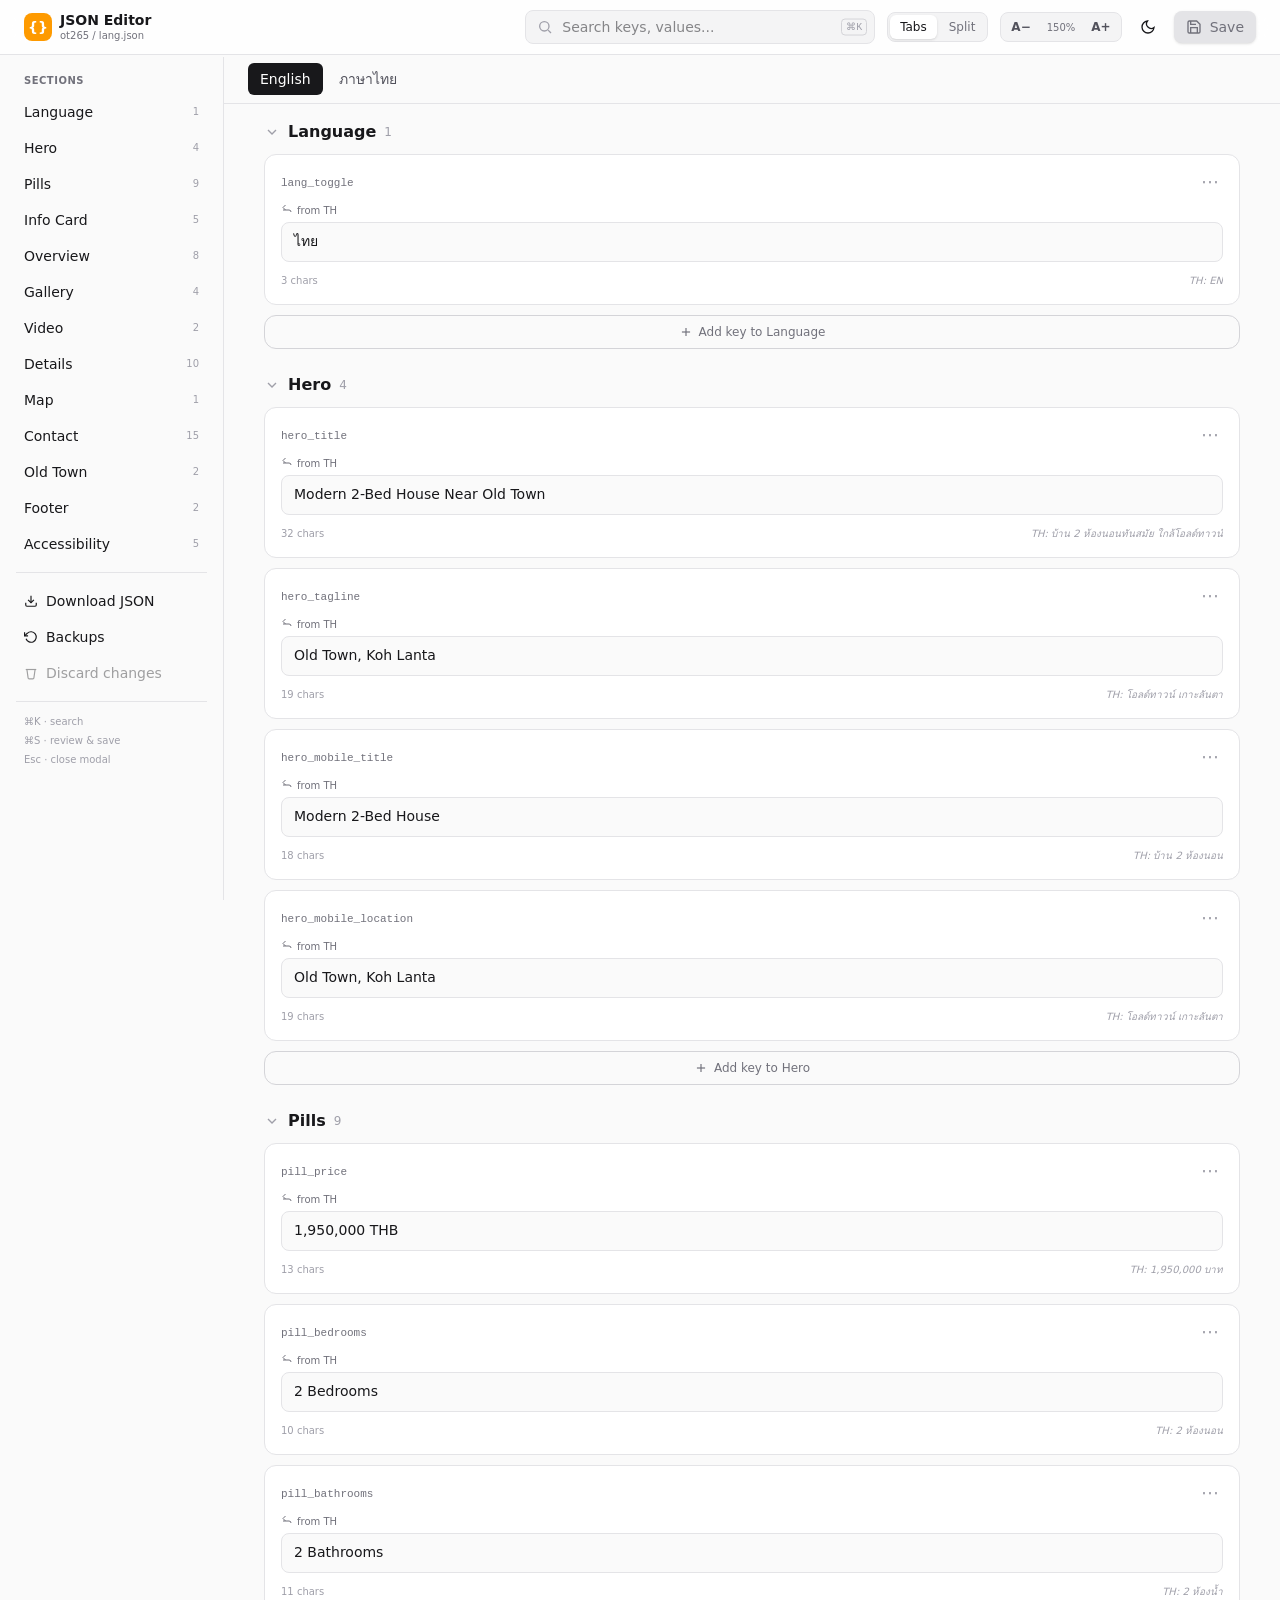
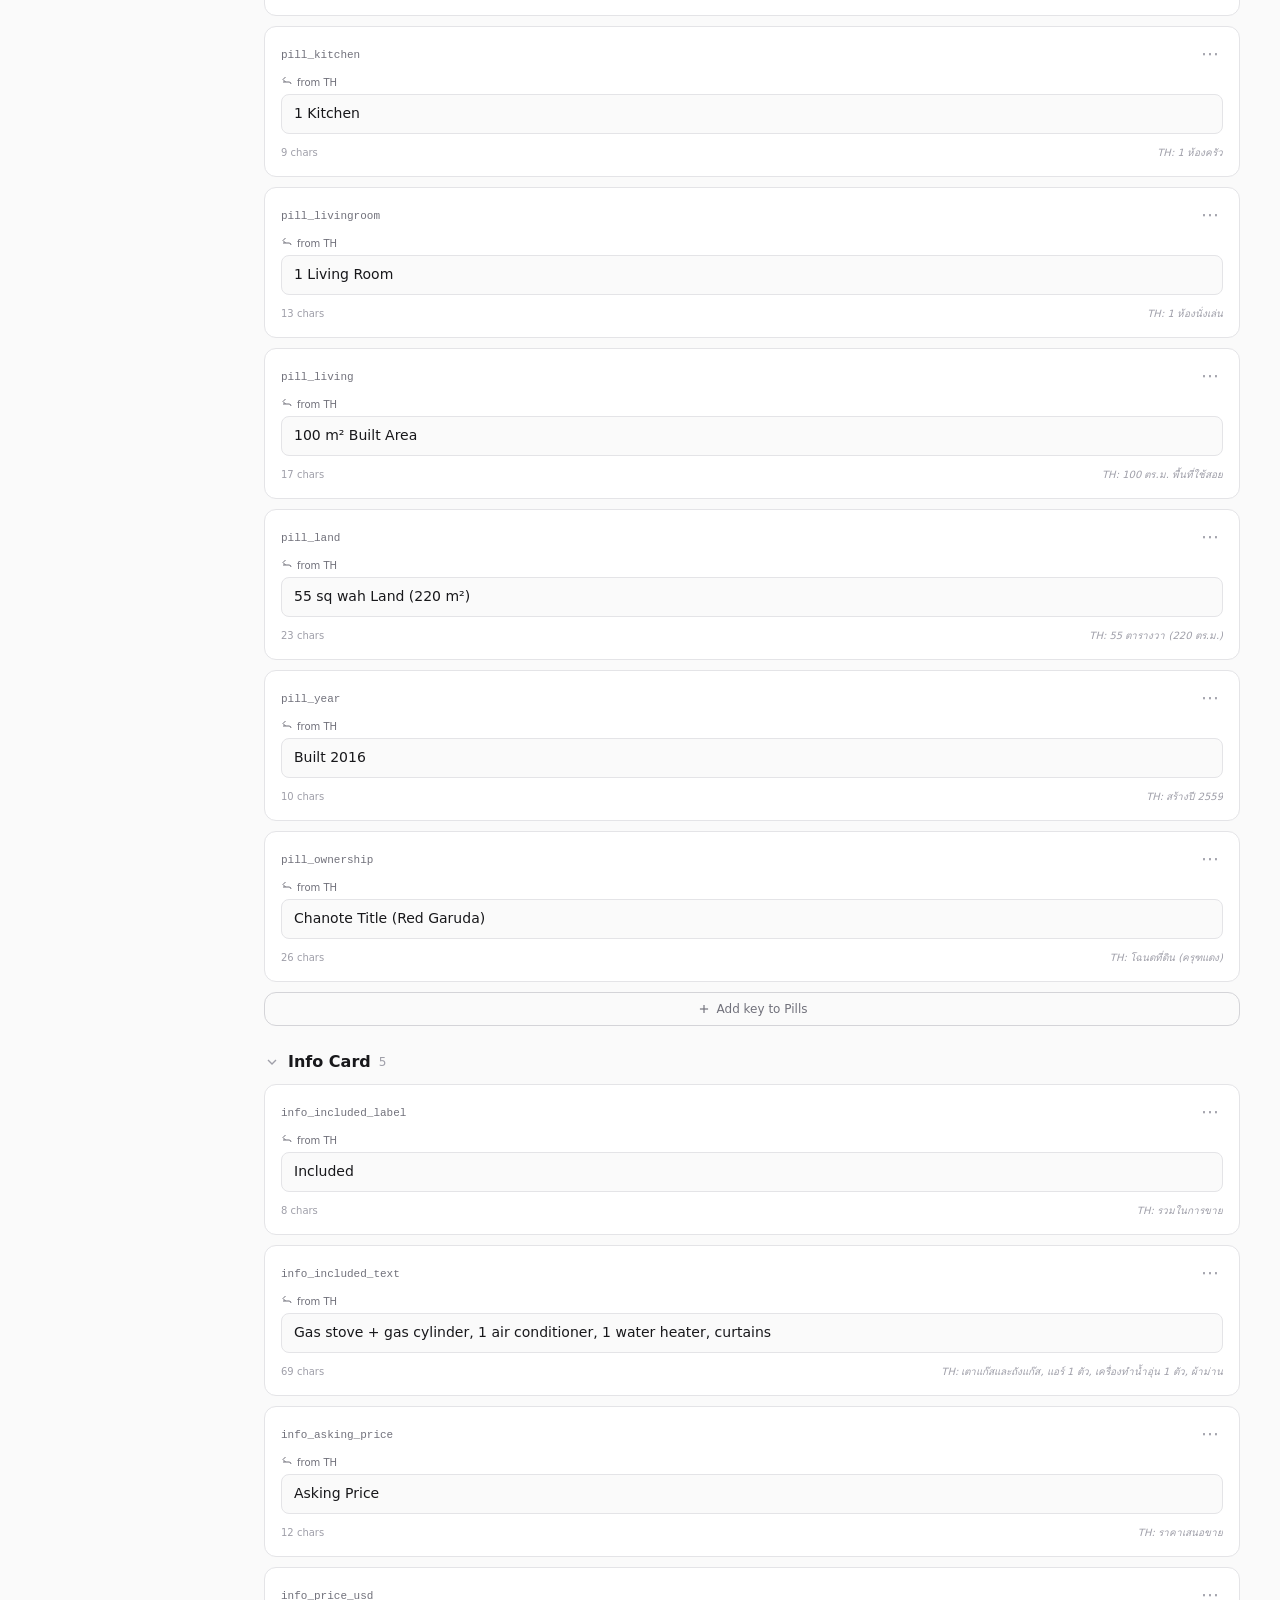
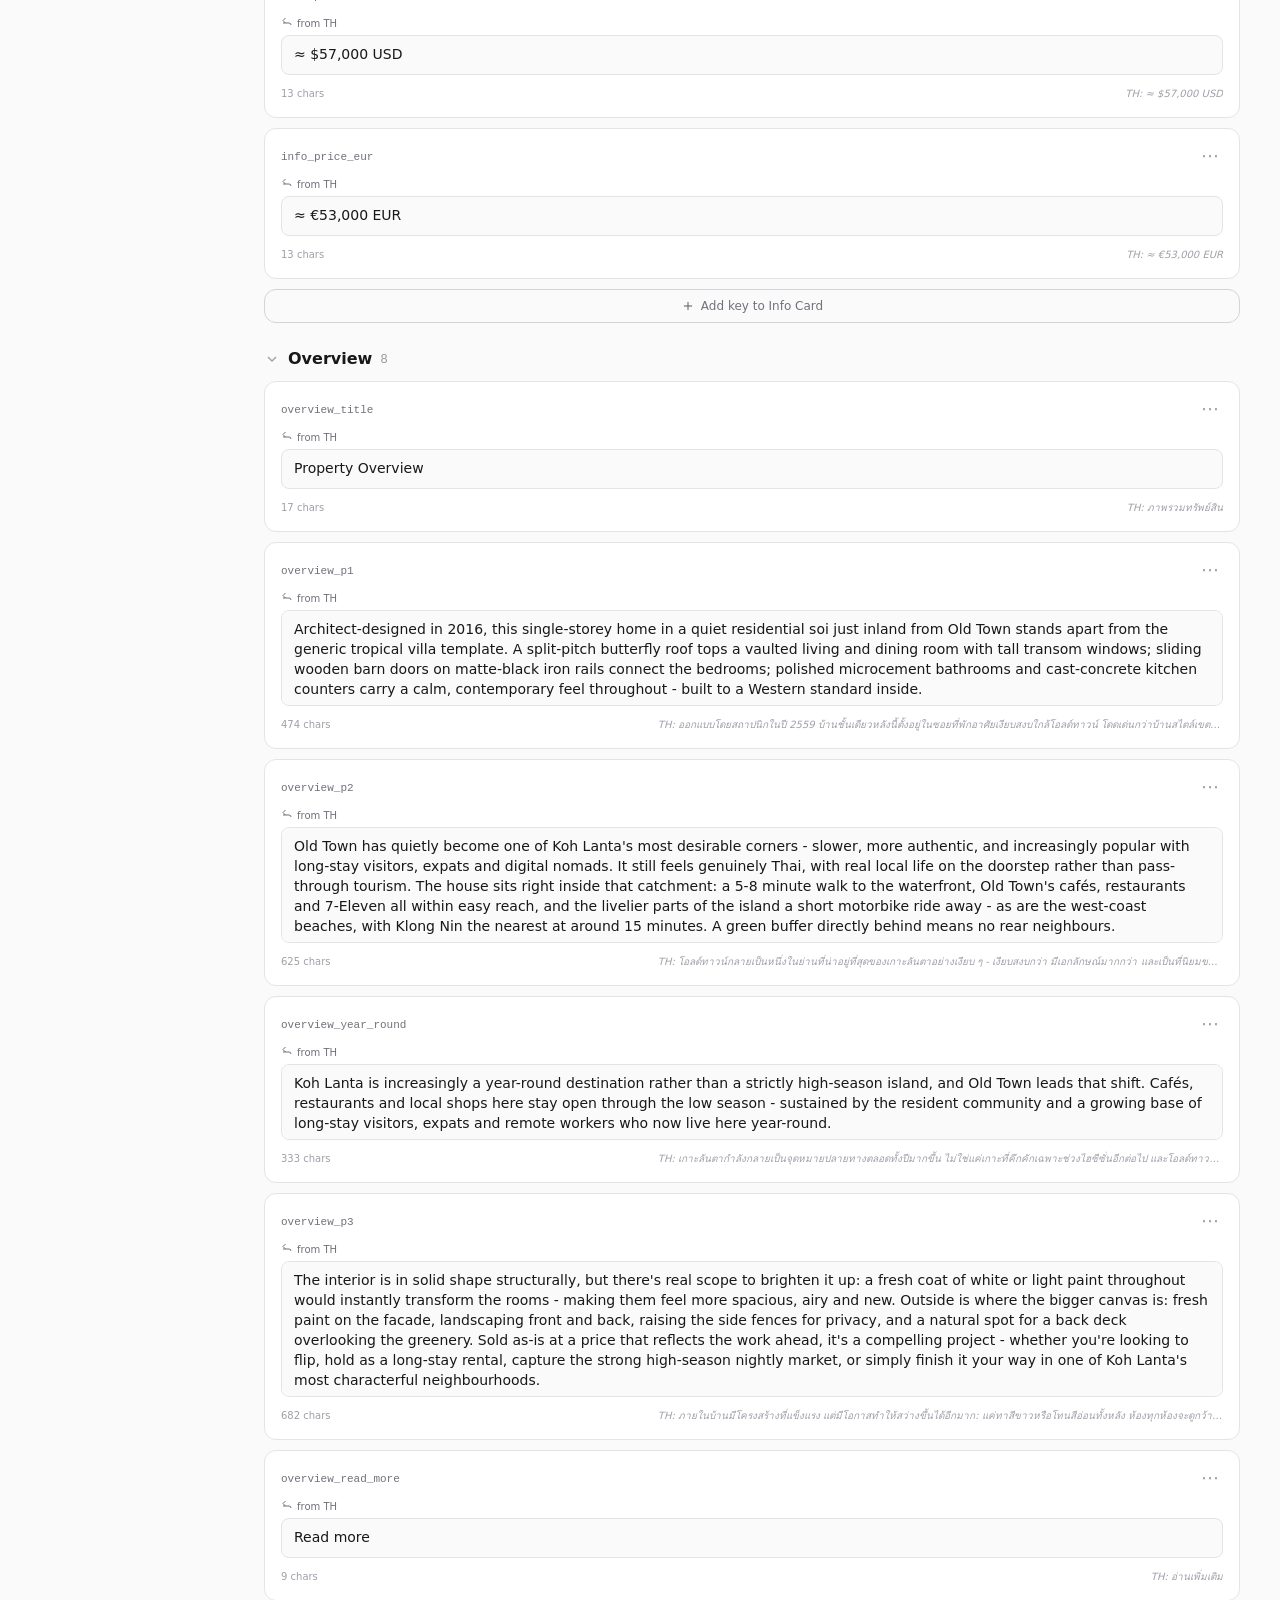
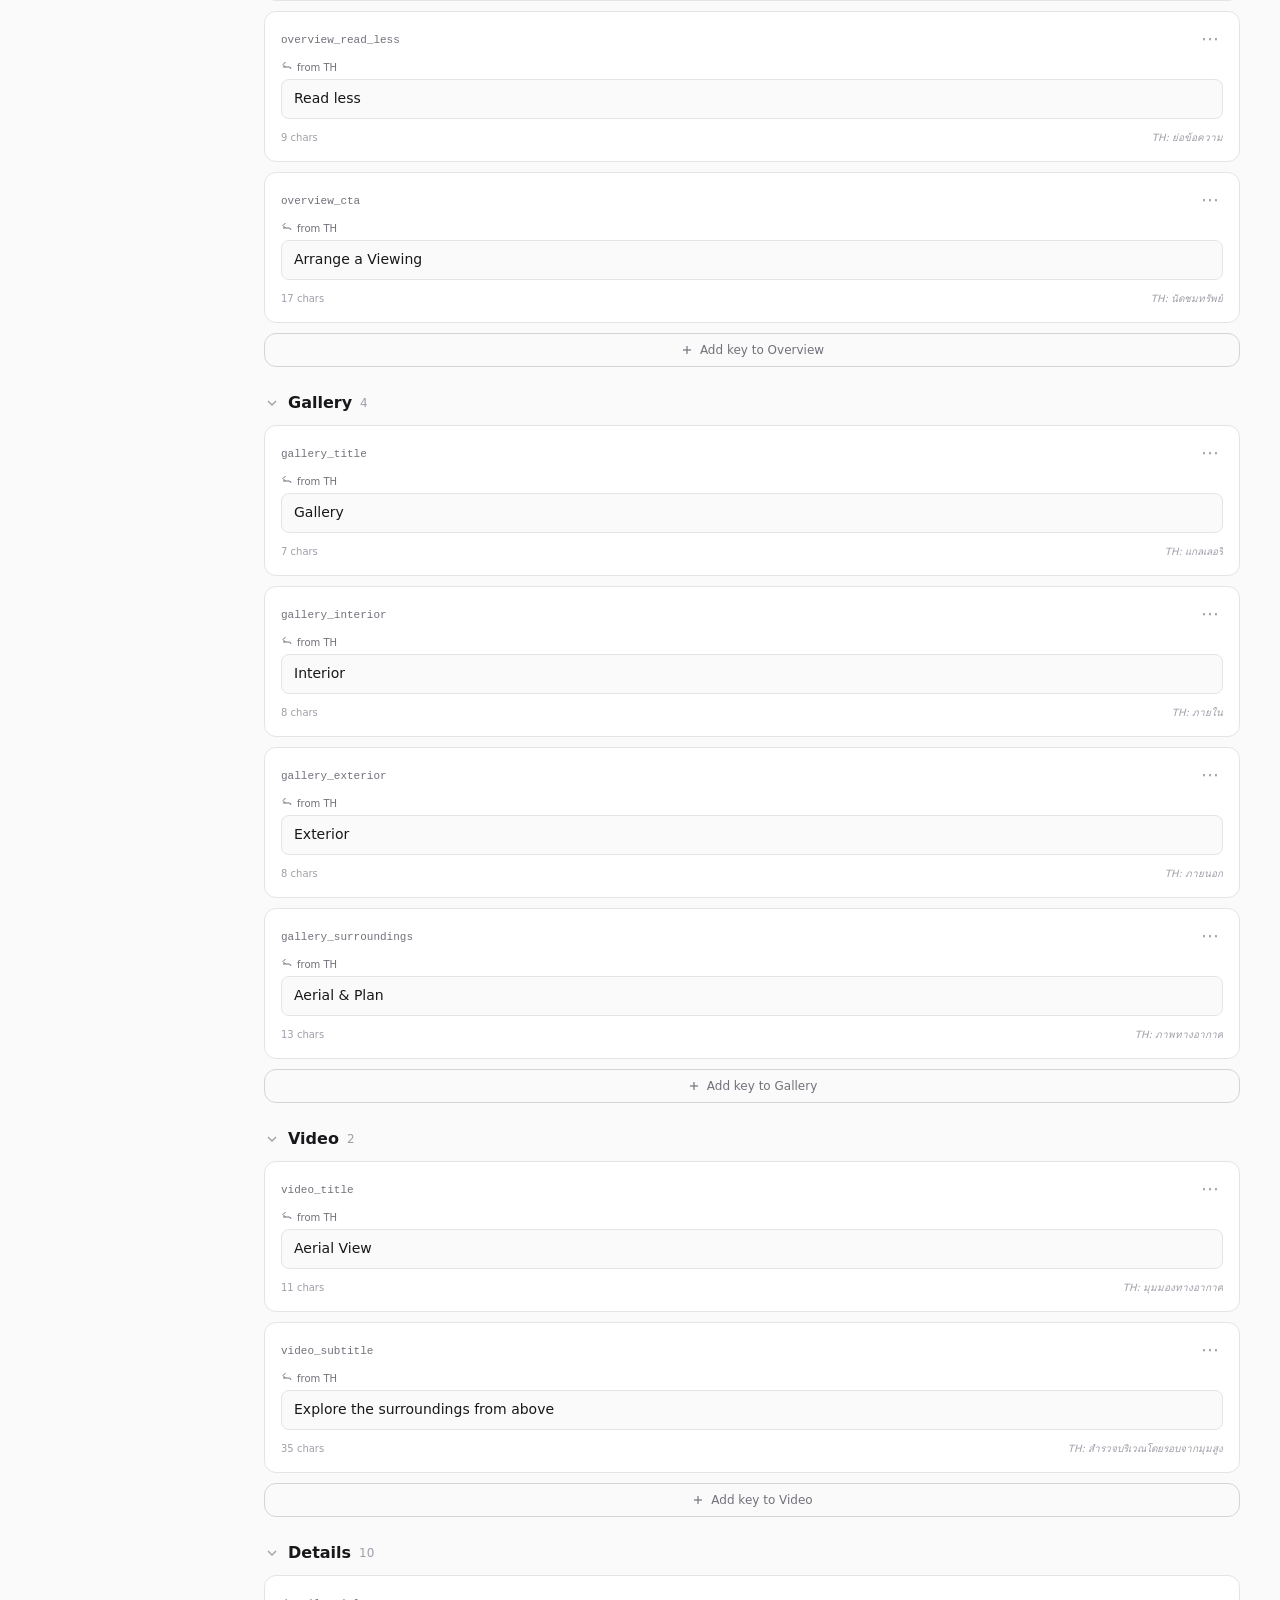
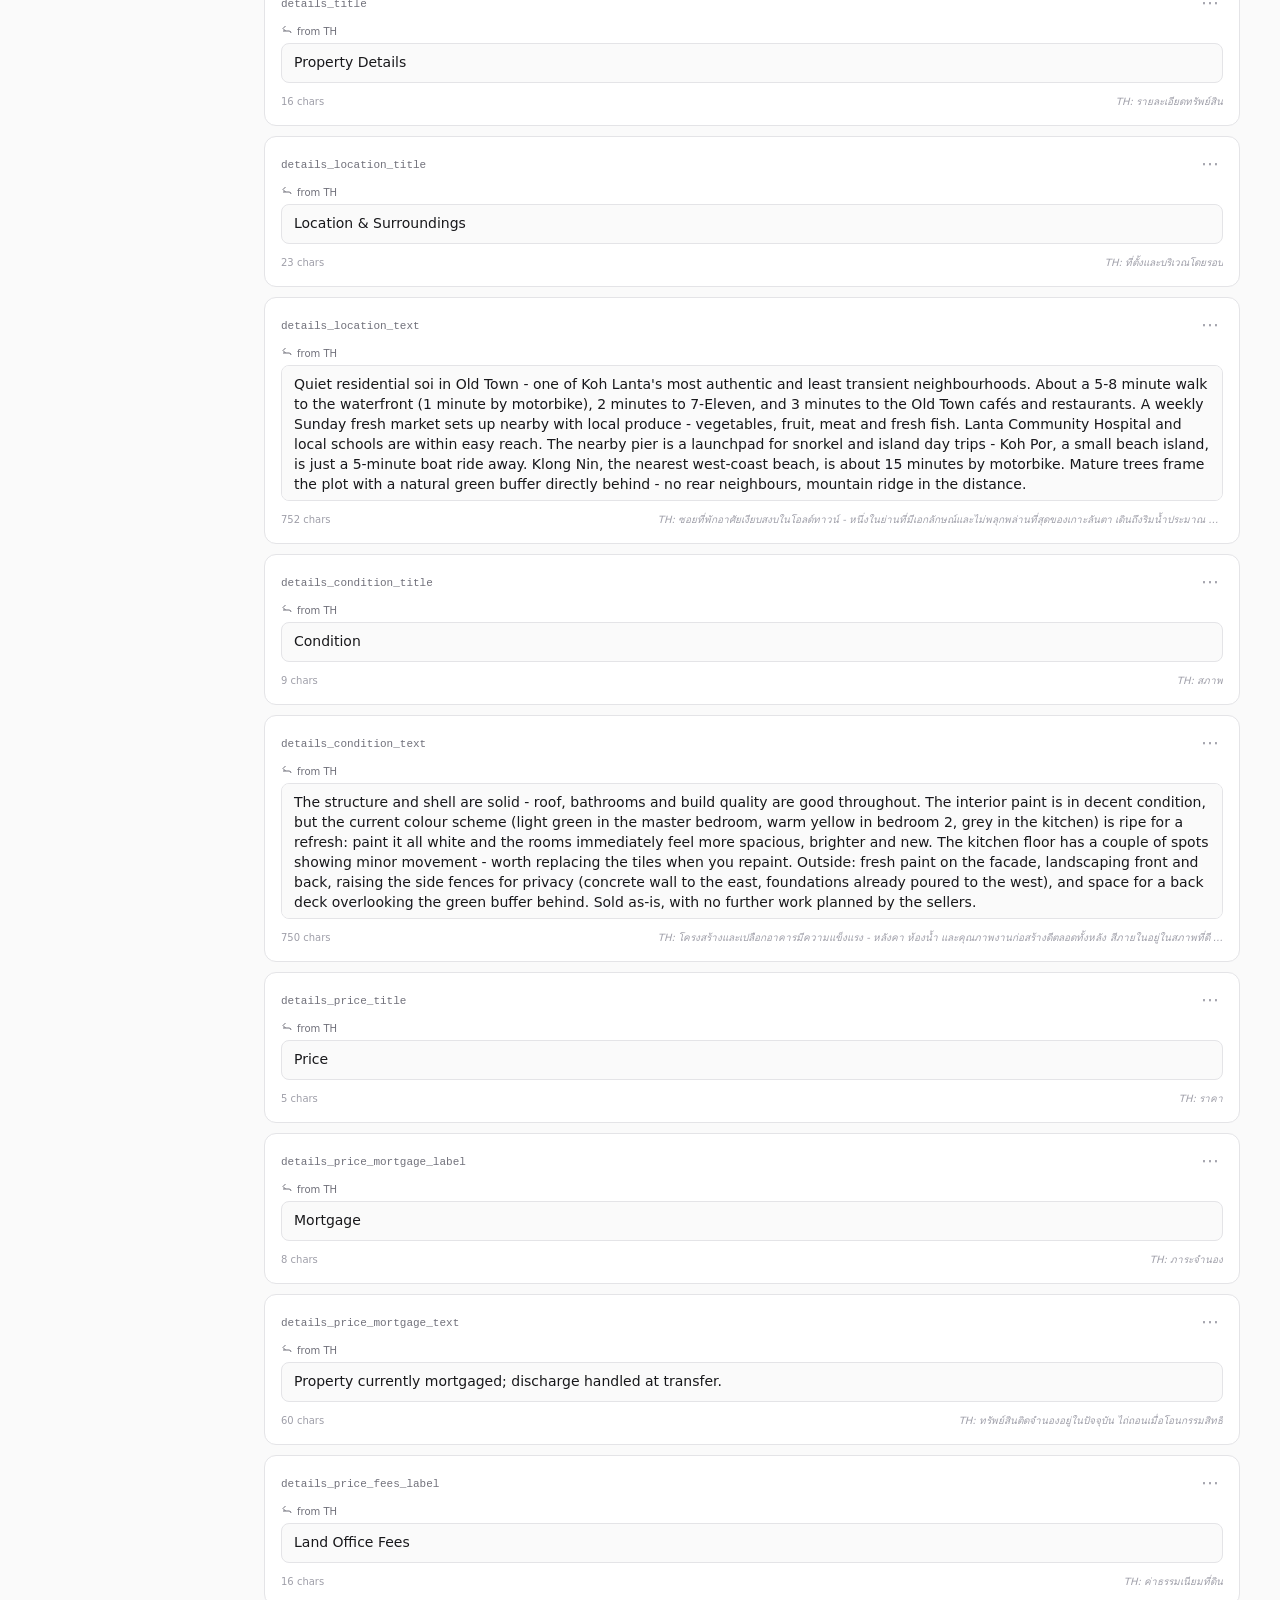
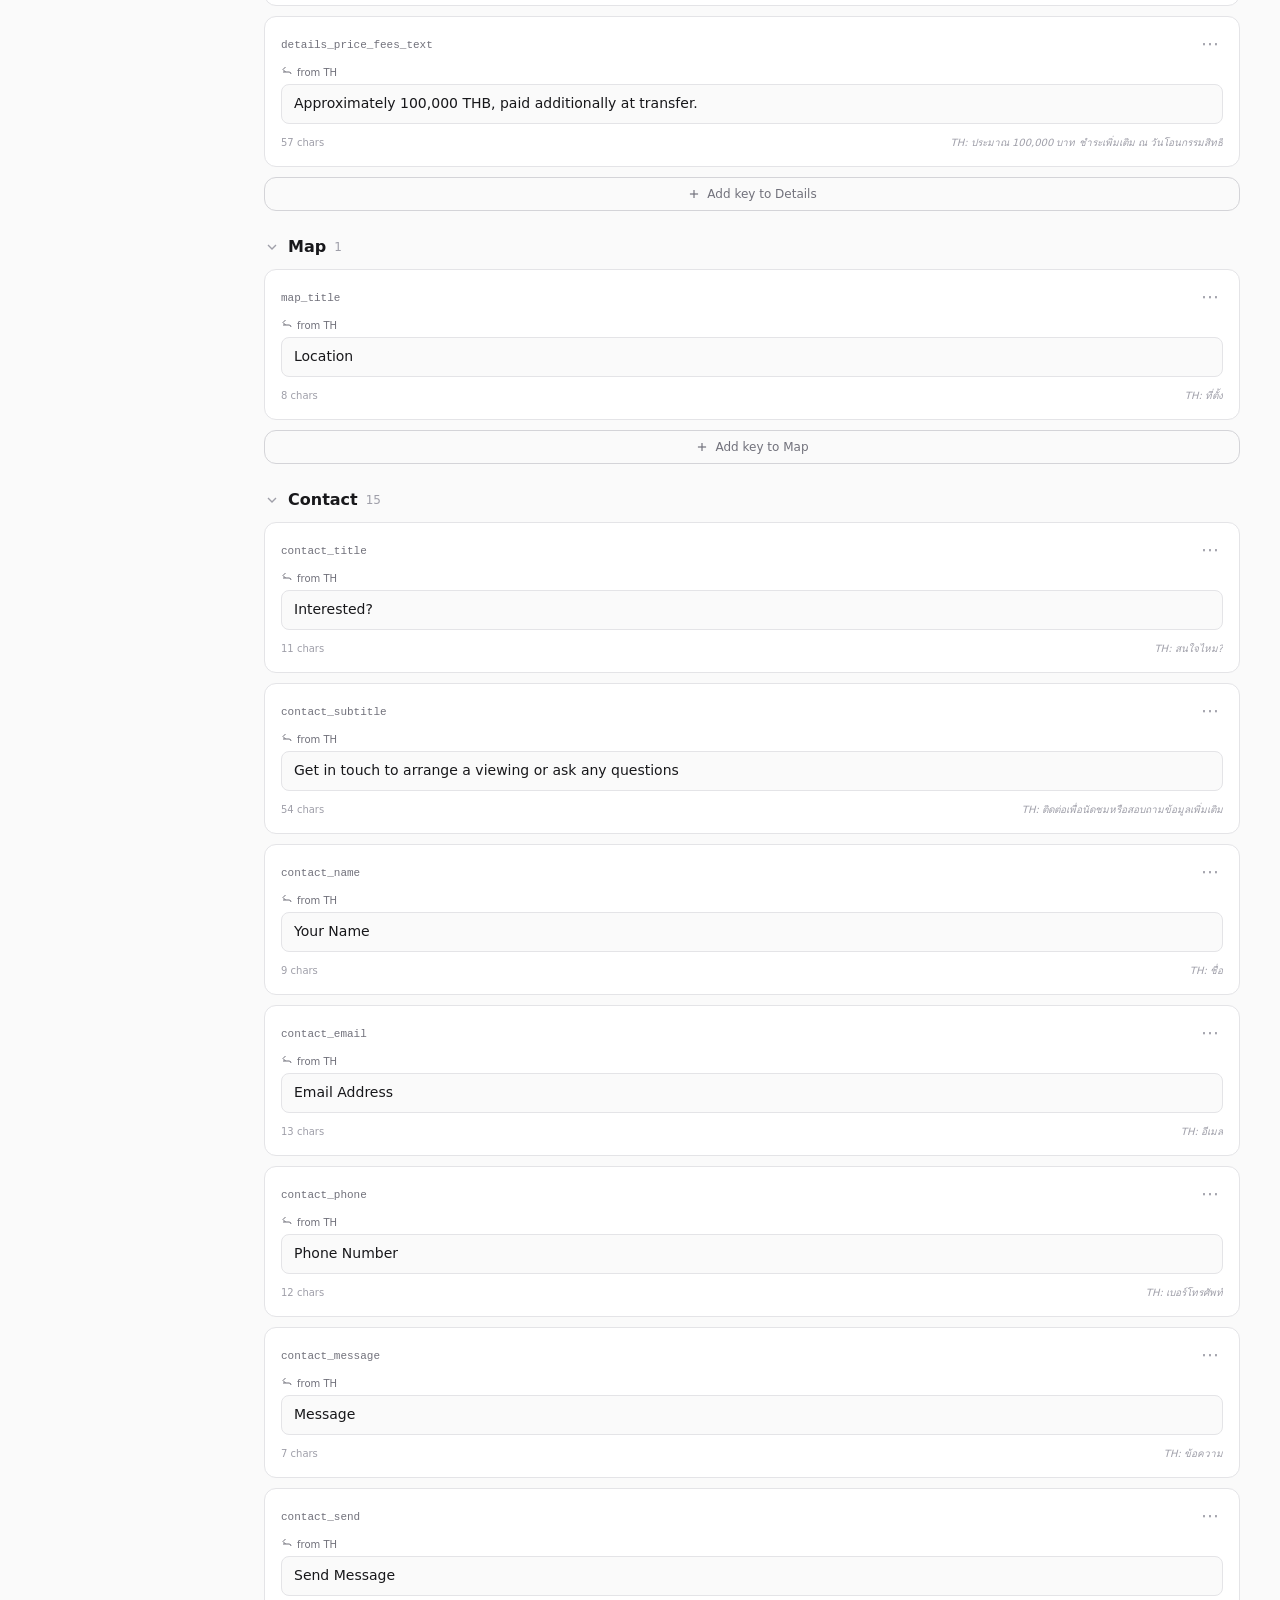
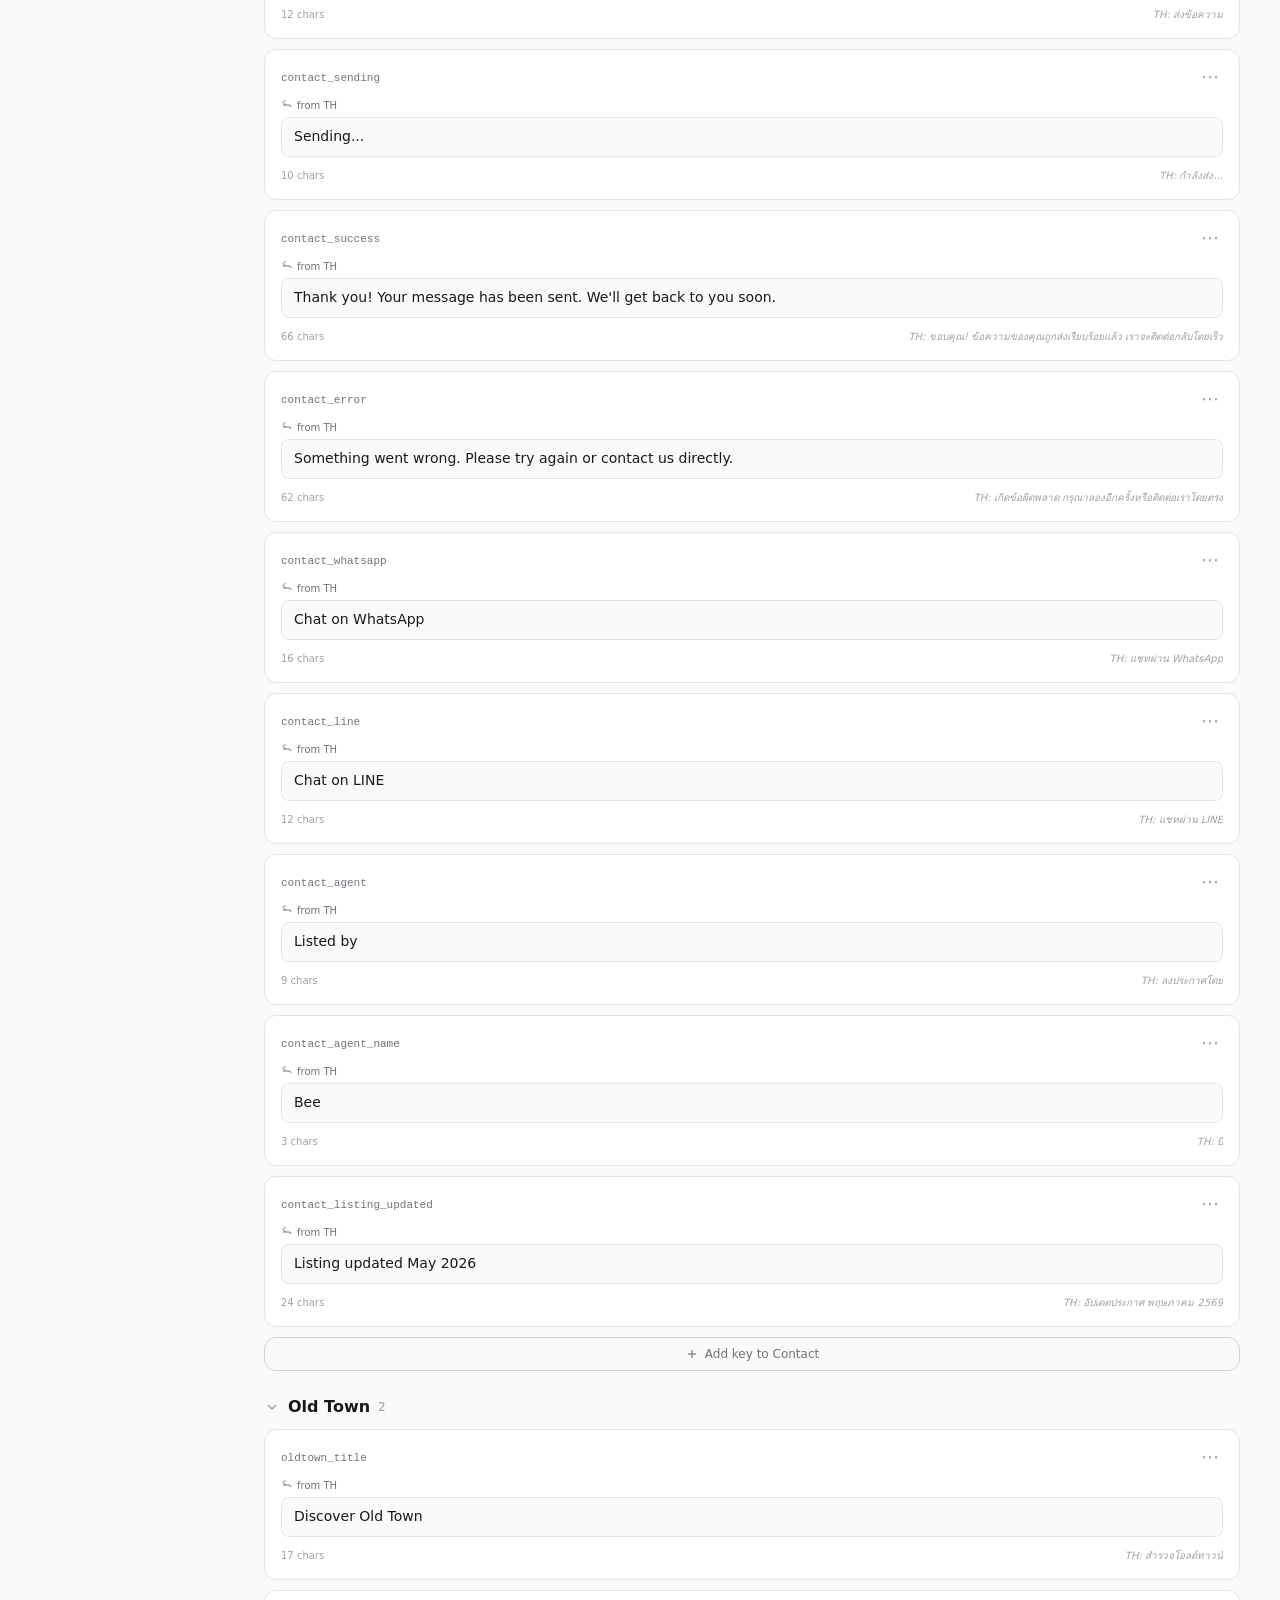
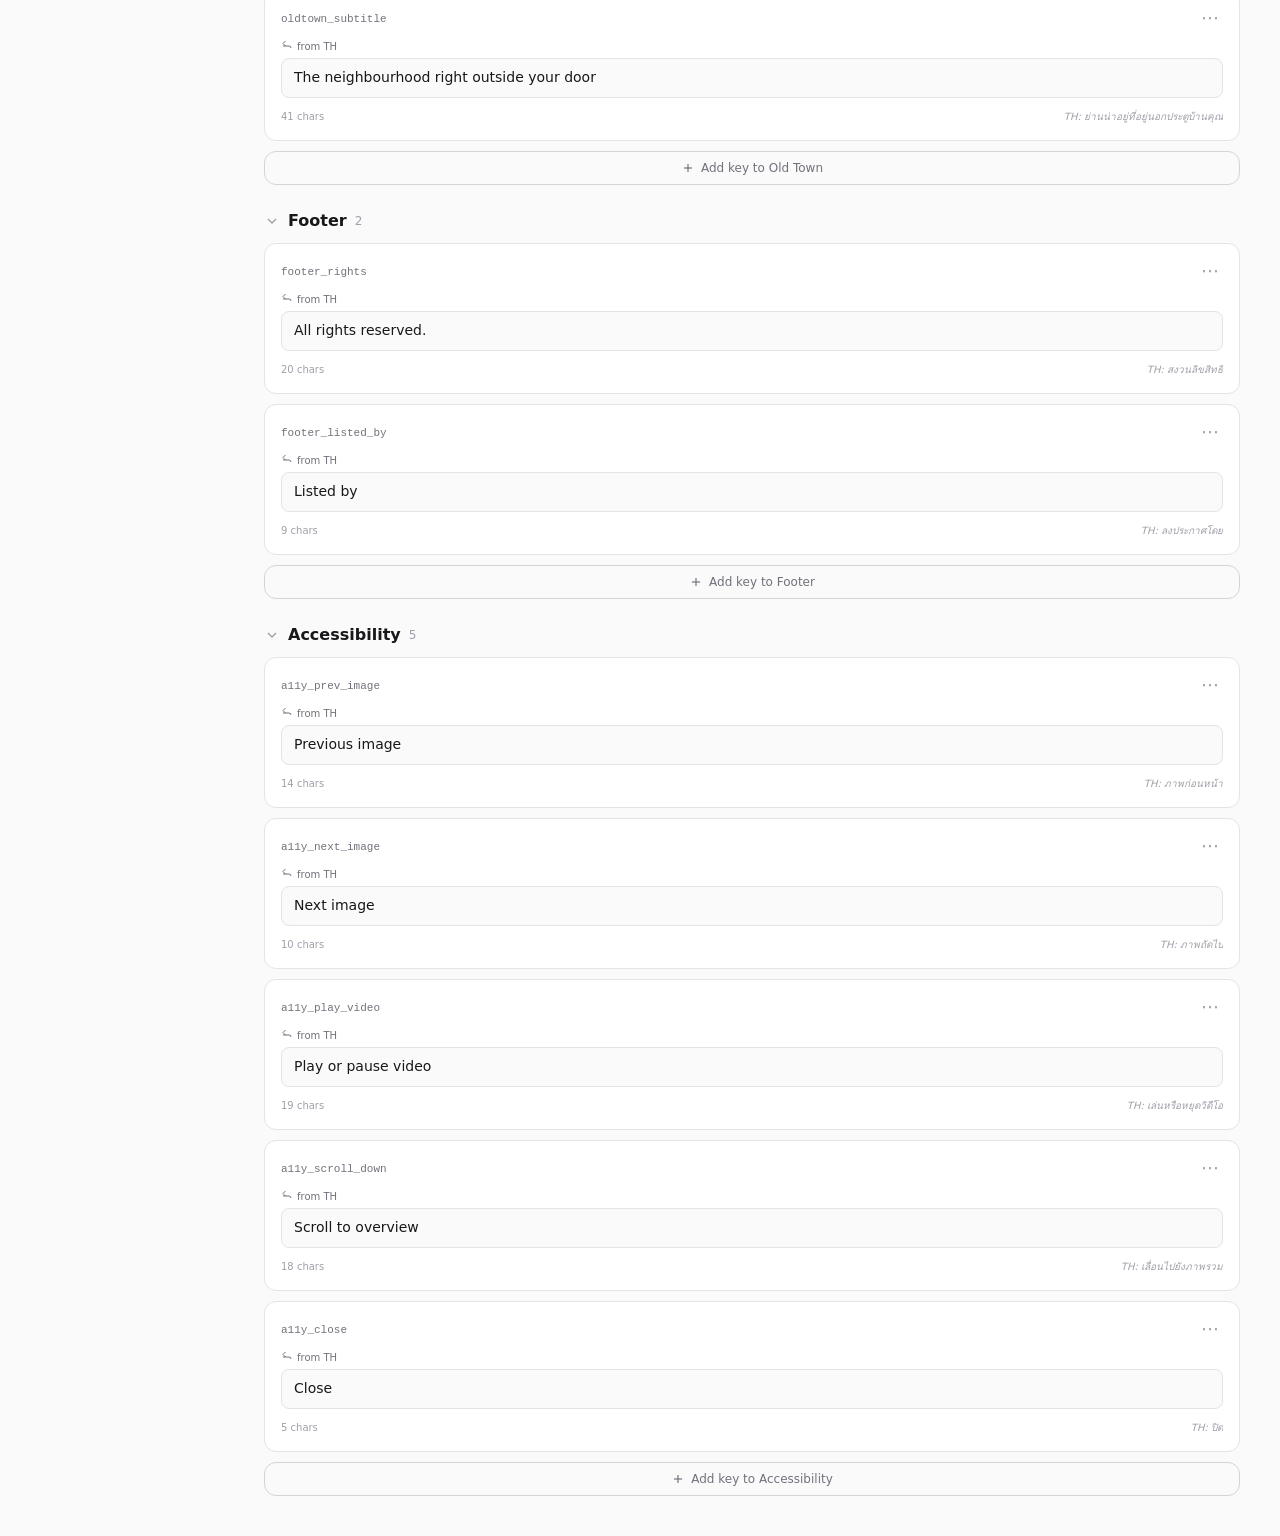
==== commit 61ae3fd2: "feat(json-edit): row ⋯ menu with Rename / Duplicate / Delete (all undoable)" ====
--- a/json-edit/index.html
+++ b/json-edit/index.html
@@ -169,13 +169,41 @@
                   :class="$store.editor.rowDirty(key) ? 'border-amber-300 dark:border-amber-500/40 bg-amber-50/30 dark:bg-amber-500/5' : 'border-zinc-200 dark:border-zinc-800 bg-white dark:bg-zinc-900'"
                   class="border rounded-xl p-3 sm:p-4 transition">
                   <div class="flex items-center justify-between mb-2 gap-2 flex-wrap">
-                    <code class="text-[11px] text-zinc-500 dark:text-zinc-400 font-mono break-all" x-text="key"></code>
-                    <template x-if="$store.editor.parityWarn(key)">
-                      <span class="text-[10px] px-2 py-0.5 rounded-full bg-amber-100 text-amber-800 dark:bg-amber-500/15 dark:text-amber-300 flex items-center gap-1">
-                        <svg class="w-3 h-3" viewBox="0 0 24 24" fill="none" stroke="currentColor" stroke-width="2"><path d="M10.29 3.86 1.82 18a2 2 0 0 0 1.71 3h16.94a2 2 0 0 0 1.71-3L13.71 3.86a2 2 0 0 0-3.42 0z"/><line x1="12" y1="9" x2="12" y2="13"/><line x1="12" y1="17" x2="12.01" y2="17"/></svg>
-                        <span x-text="$store.editor.parityWarn(key)"></span>
-                      </span>
-                    </template>
+                    <div class="flex items-center gap-2 min-w-0">
+                      <code class="text-[11px] text-zinc-500 dark:text-zinc-400 font-mono break-all" x-show="$store.editor.renamingKey !== key" x-text="key"></code>
+                      <input
+                        x-show="$store.editor.renamingKey === key"
+                        x-model="$store.editor.renamingValue"
+                        @keydown.enter.prevent="$store.editor.commitRename()"
+                        @keydown.escape.prevent="$store.editor.cancelRename()"
+                        @blur="$store.editor.commitRename()"
+                        x-init="$watch('$store.editor.renamingKey', v => { if (v === key) $nextTick(() => { $el.focus(); $el.select(); }) })"
+                        class="text-[11px] px-1.5 py-0.5 rounded font-mono bg-white dark:bg-zinc-950 border border-amber-300 dark:border-amber-500/40 focus:outline-none focus:ring-2 focus:ring-amber-500/30">
+                    </div>
+                    <div class="flex items-center gap-2 shrink-0">
+                      <template x-if="$store.editor.parityWarn(key)">
+                        <span class="text-[10px] px-2 py-0.5 rounded-full bg-amber-100 text-amber-800 dark:bg-amber-500/15 dark:text-amber-300 flex items-center gap-1">
+                          <svg class="w-3 h-3" viewBox="0 0 24 24" fill="none" stroke="currentColor" stroke-width="2"><path d="M10.29 3.86 1.82 18a2 2 0 0 0 1.71 3h16.94a2 2 0 0 0 1.71-3L13.71 3.86a2 2 0 0 0-3.42 0z"/><line x1="12" y1="9" x2="12" y2="13"/><line x1="12" y1="17" x2="12.01" y2="17"/></svg>
+                          <span x-text="$store.editor.parityWarn(key)"></span>
+                        </span>
+                      </template>
+                      <div class="relative">
+                        <button
+                          @click="$store.editor.menuKey = $store.editor.menuKey === key ? null : key"
+                          @keydown.escape="$store.editor.menuKey = null"
+                          class="text-zinc-400 hover:text-zinc-900 dark:hover:text-zinc-100 px-1 leading-none text-lg"
+                          aria-label="Row actions">⋯</button>
+                        <div
+                          x-show="$store.editor.menuKey === key"
+                          @click.outside="$store.editor.menuKey = null"
+                          x-transition.opacity
+                          class="absolute right-0 top-full mt-1 z-20 w-36 bg-white dark:bg-zinc-900 border border-zinc-200 dark:border-zinc-800 rounded-lg shadow-lg overflow-hidden text-sm">
+                          <button @click="$store.editor.startRename(key)" class="w-full text-left px-3 py-1.5 hover:bg-zinc-100 dark:hover:bg-zinc-800">Rename</button>
+                          <button @click="$store.editor.duplicateKey(key)" class="w-full text-left px-3 py-1.5 hover:bg-zinc-100 dark:hover:bg-zinc-800">Duplicate</button>
+                          <button @click="$store.editor.deleteKey(key)" class="w-full text-left px-3 py-1.5 hover:bg-zinc-100 dark:hover:bg-zinc-800 text-rose-600 dark:text-rose-400">Delete</button>
+                        </div>
+                      </div>
+                    </div>
                   </div>
 
                   <div x-show="$store.editor.effectiveView() === 'split'" data-split-pair class="relative grid grid-cols-1 md:grid-cols-2 gap-3">
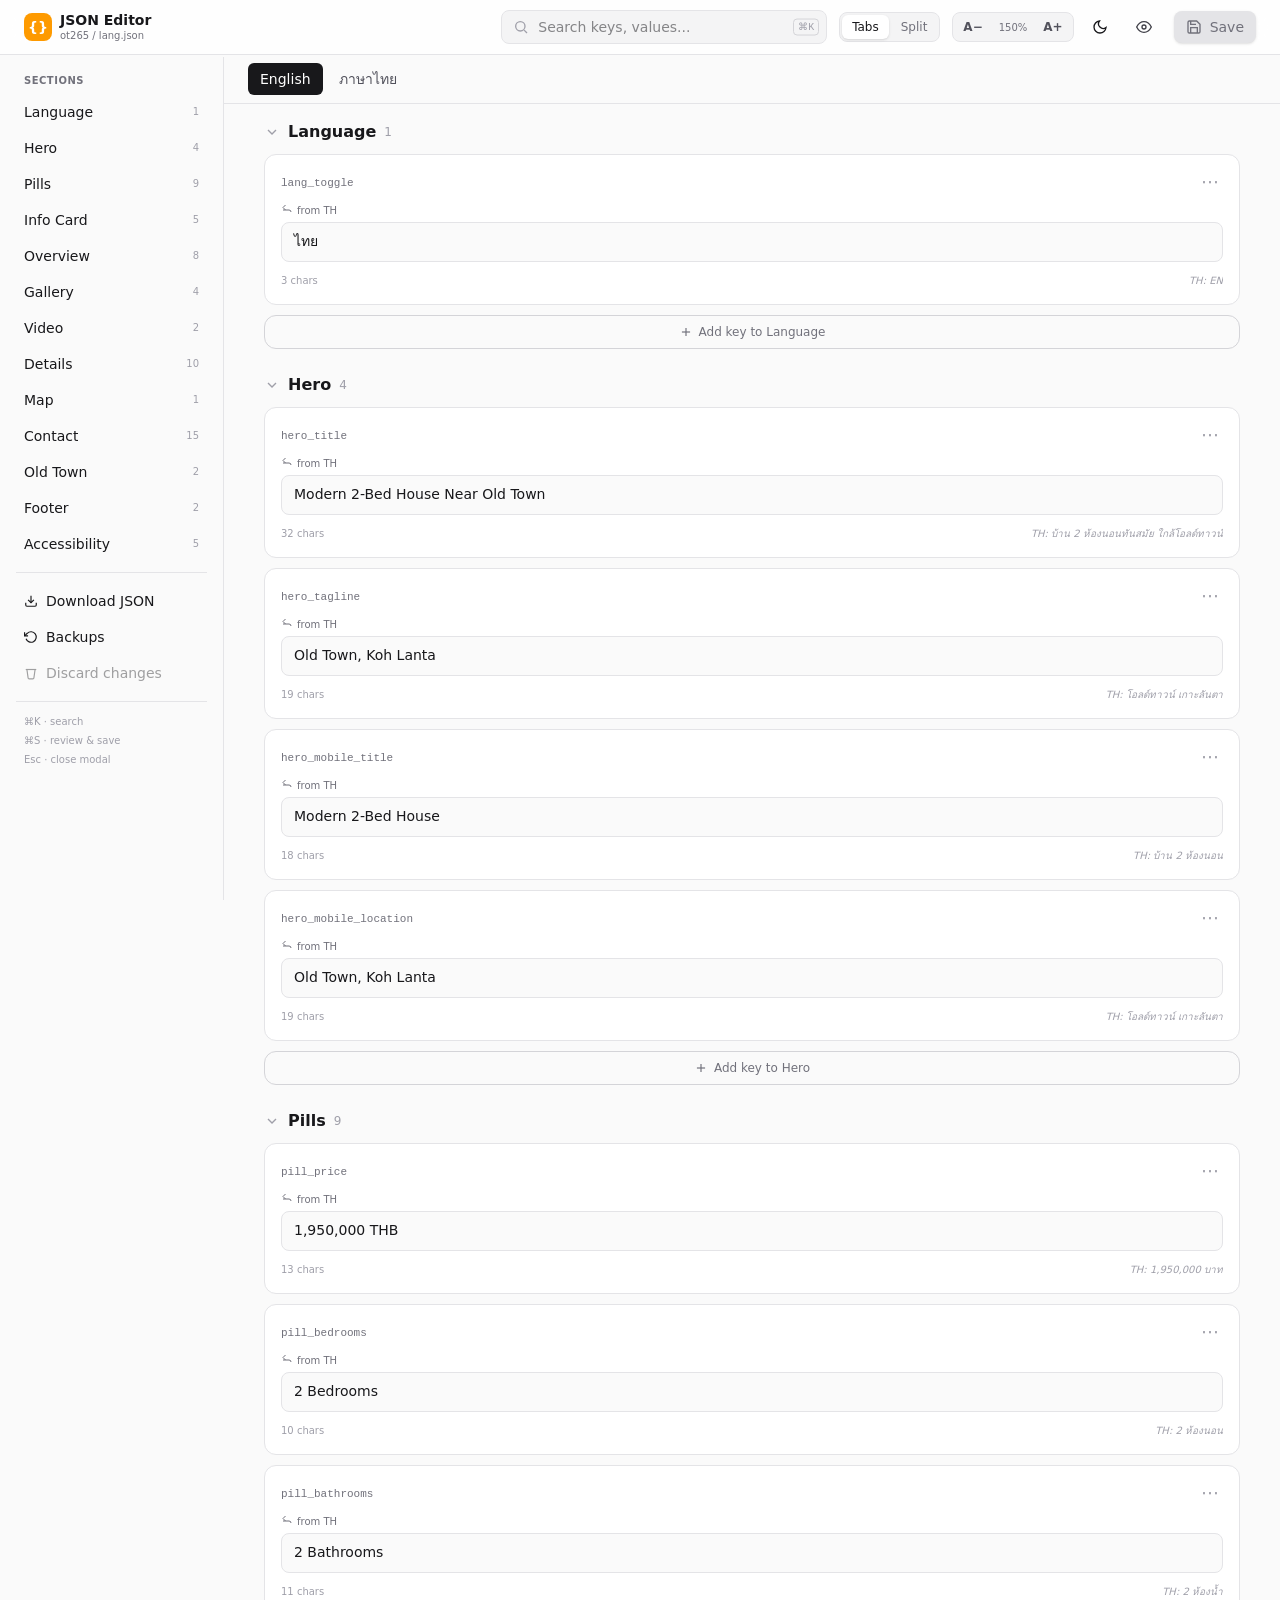
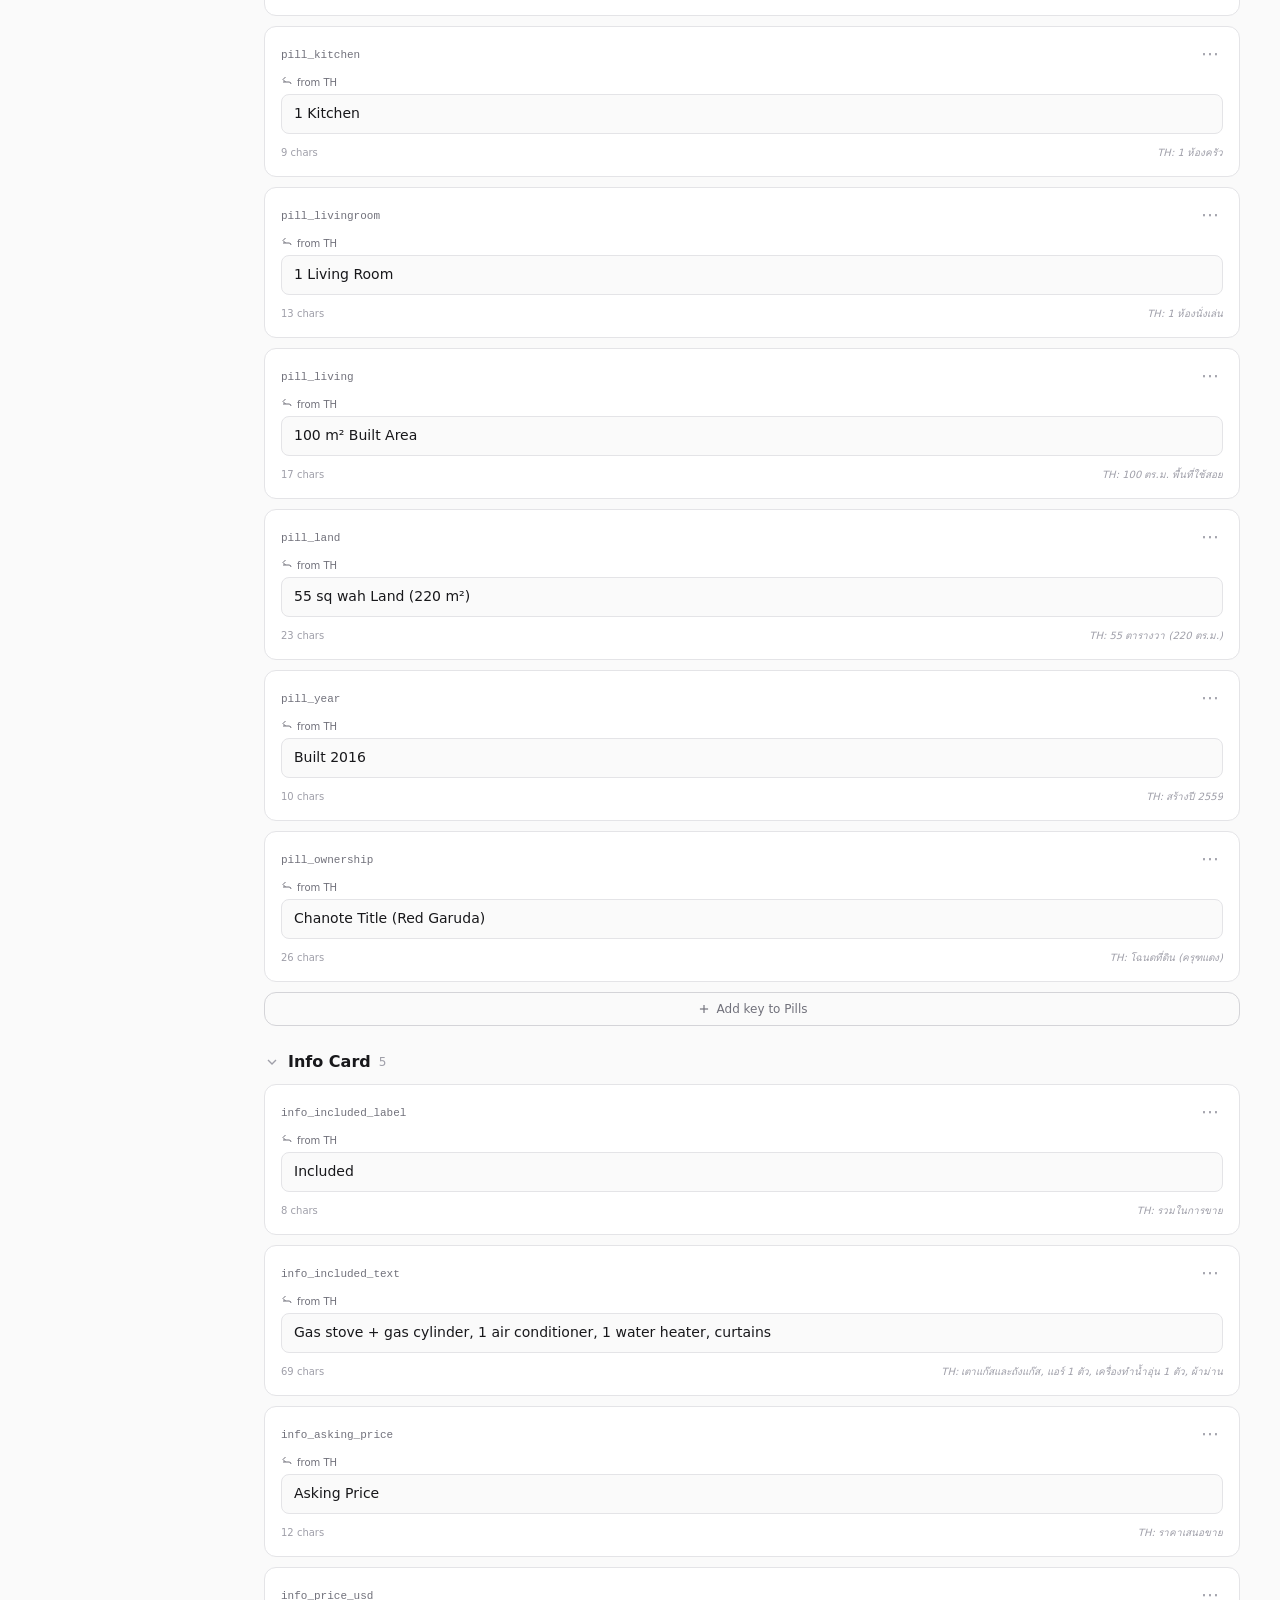
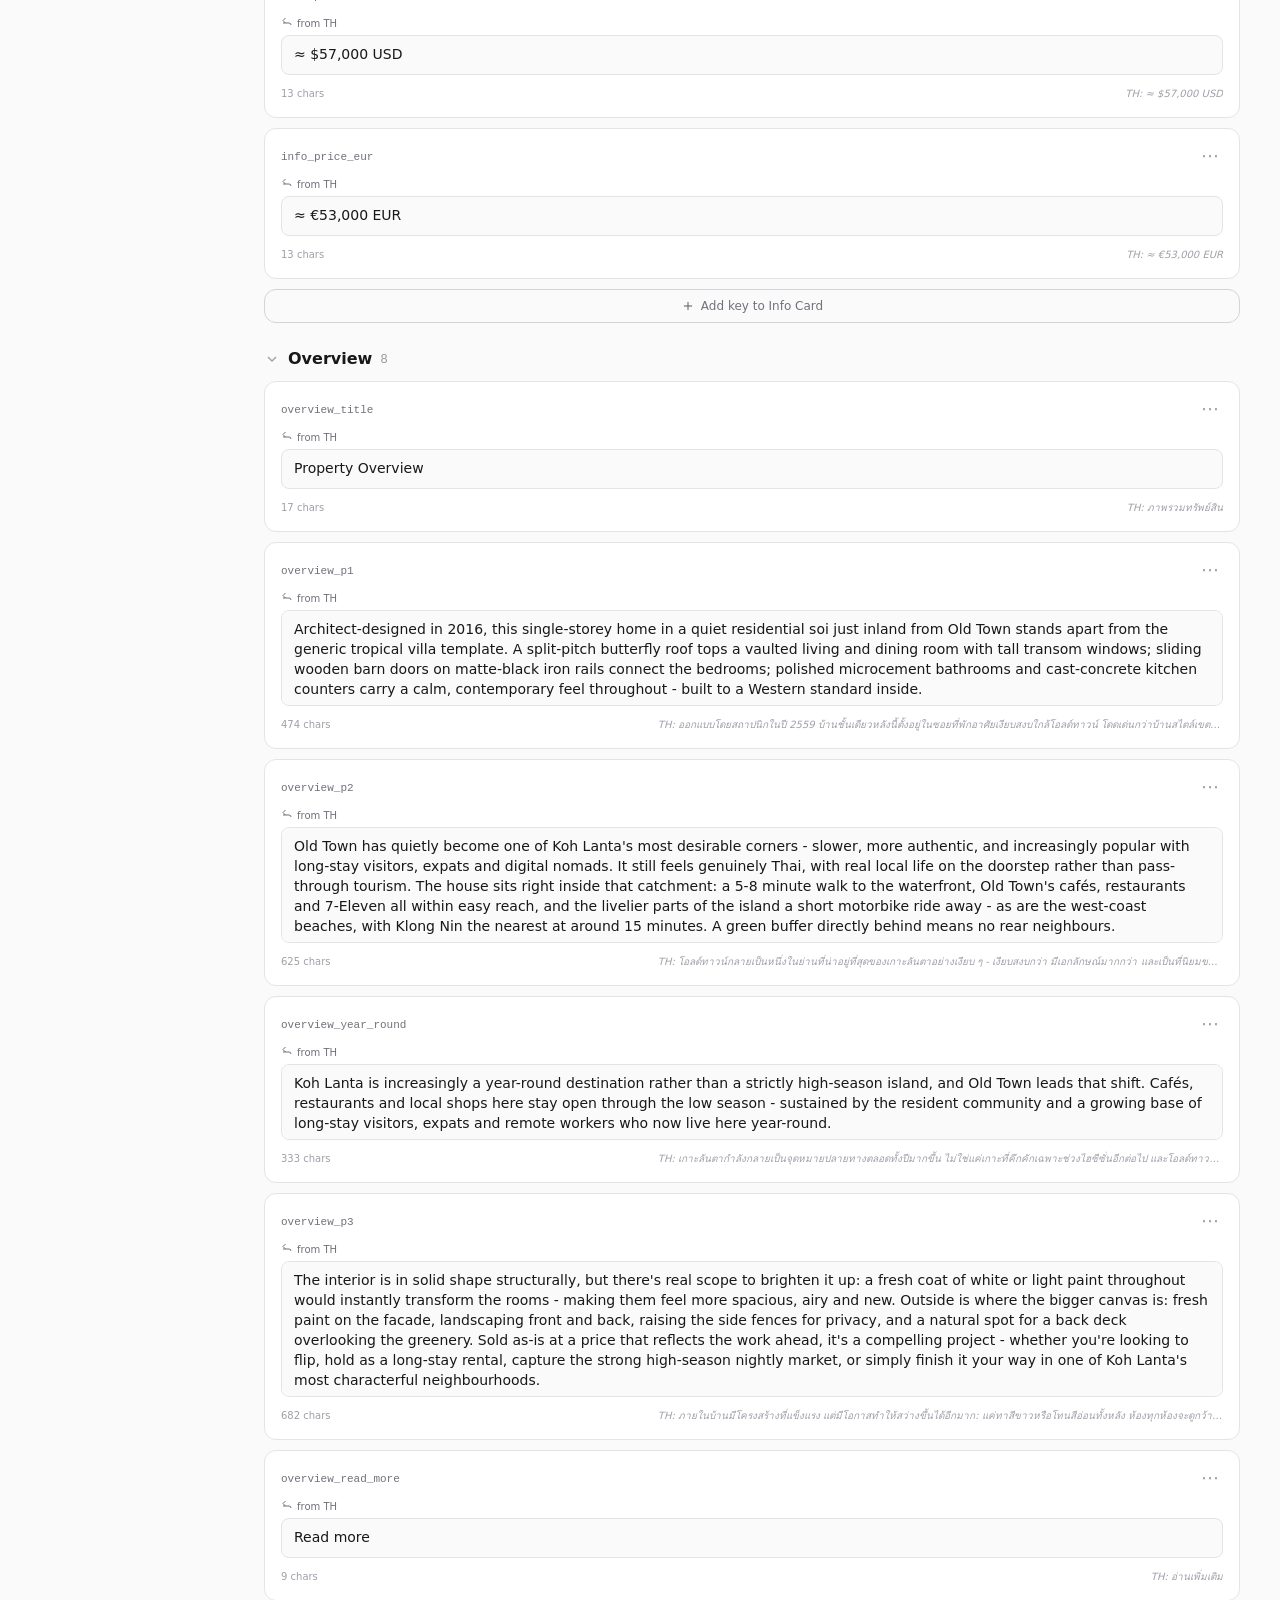
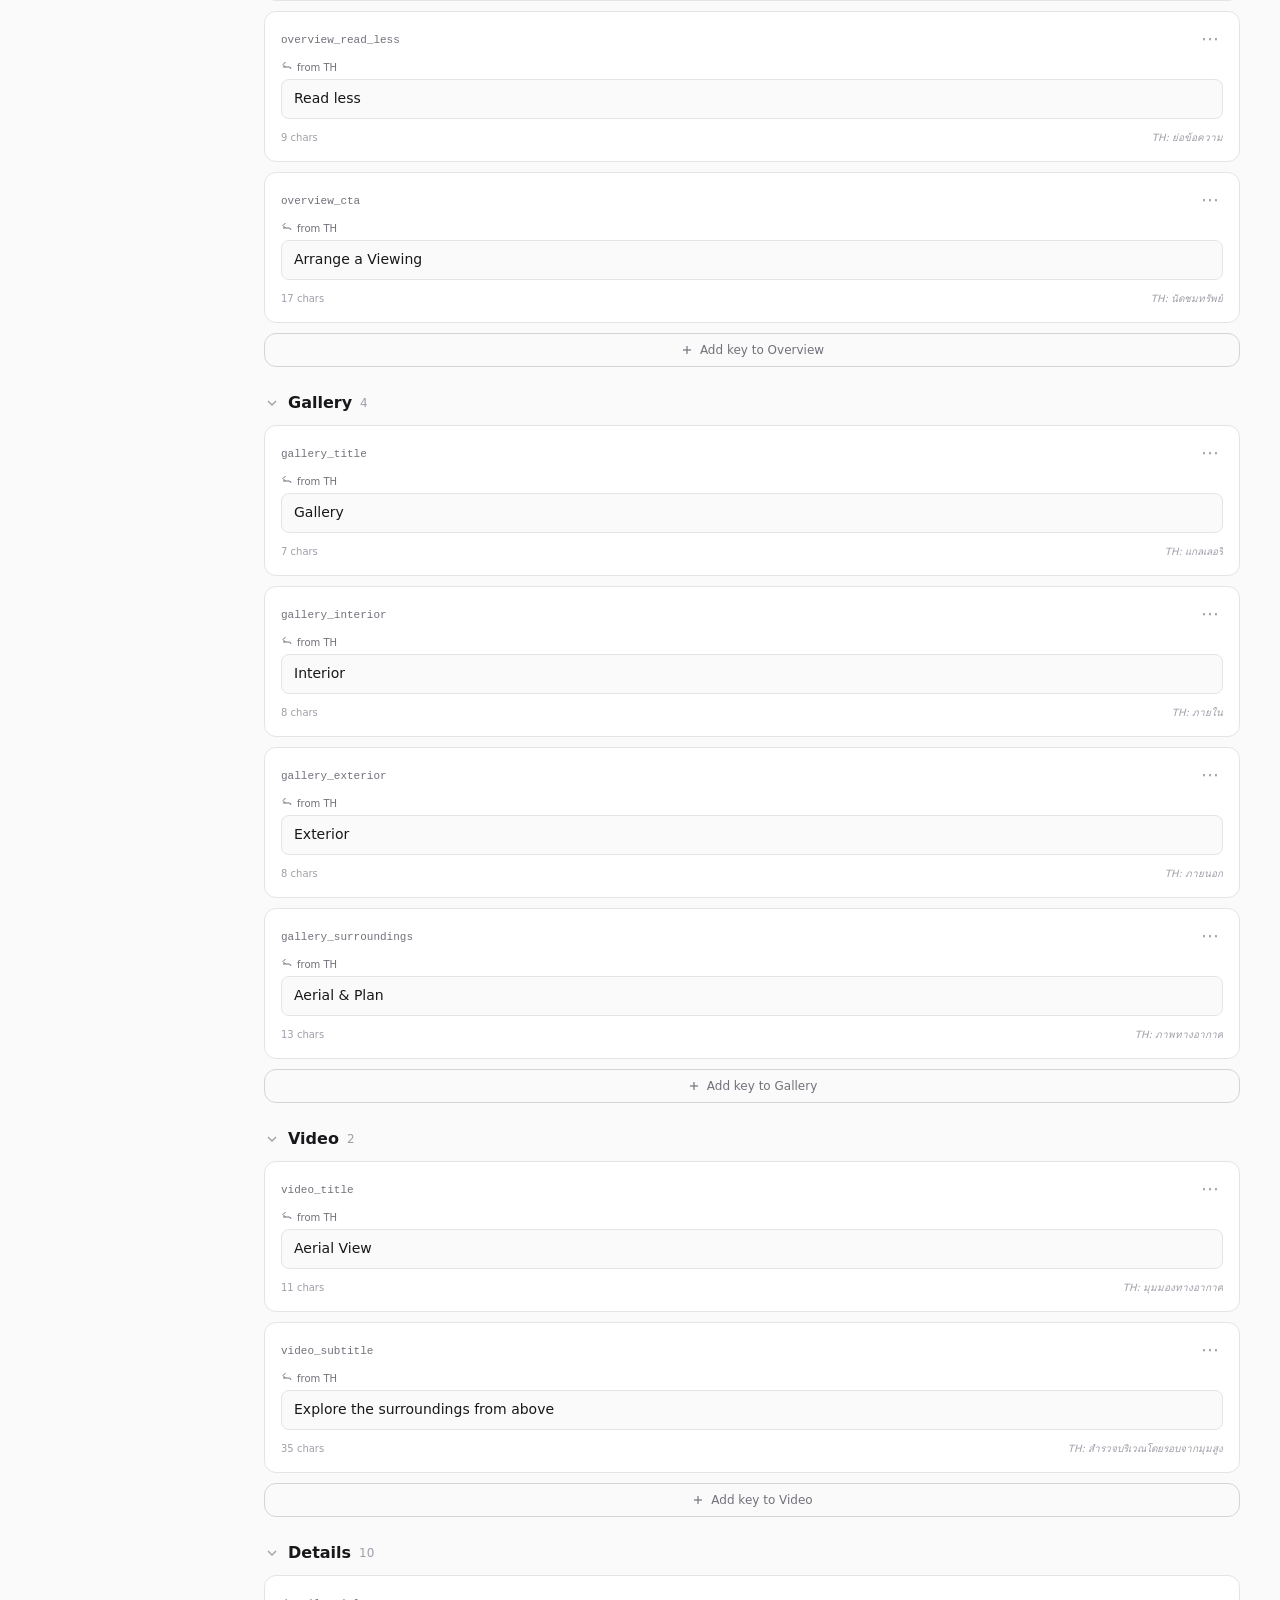
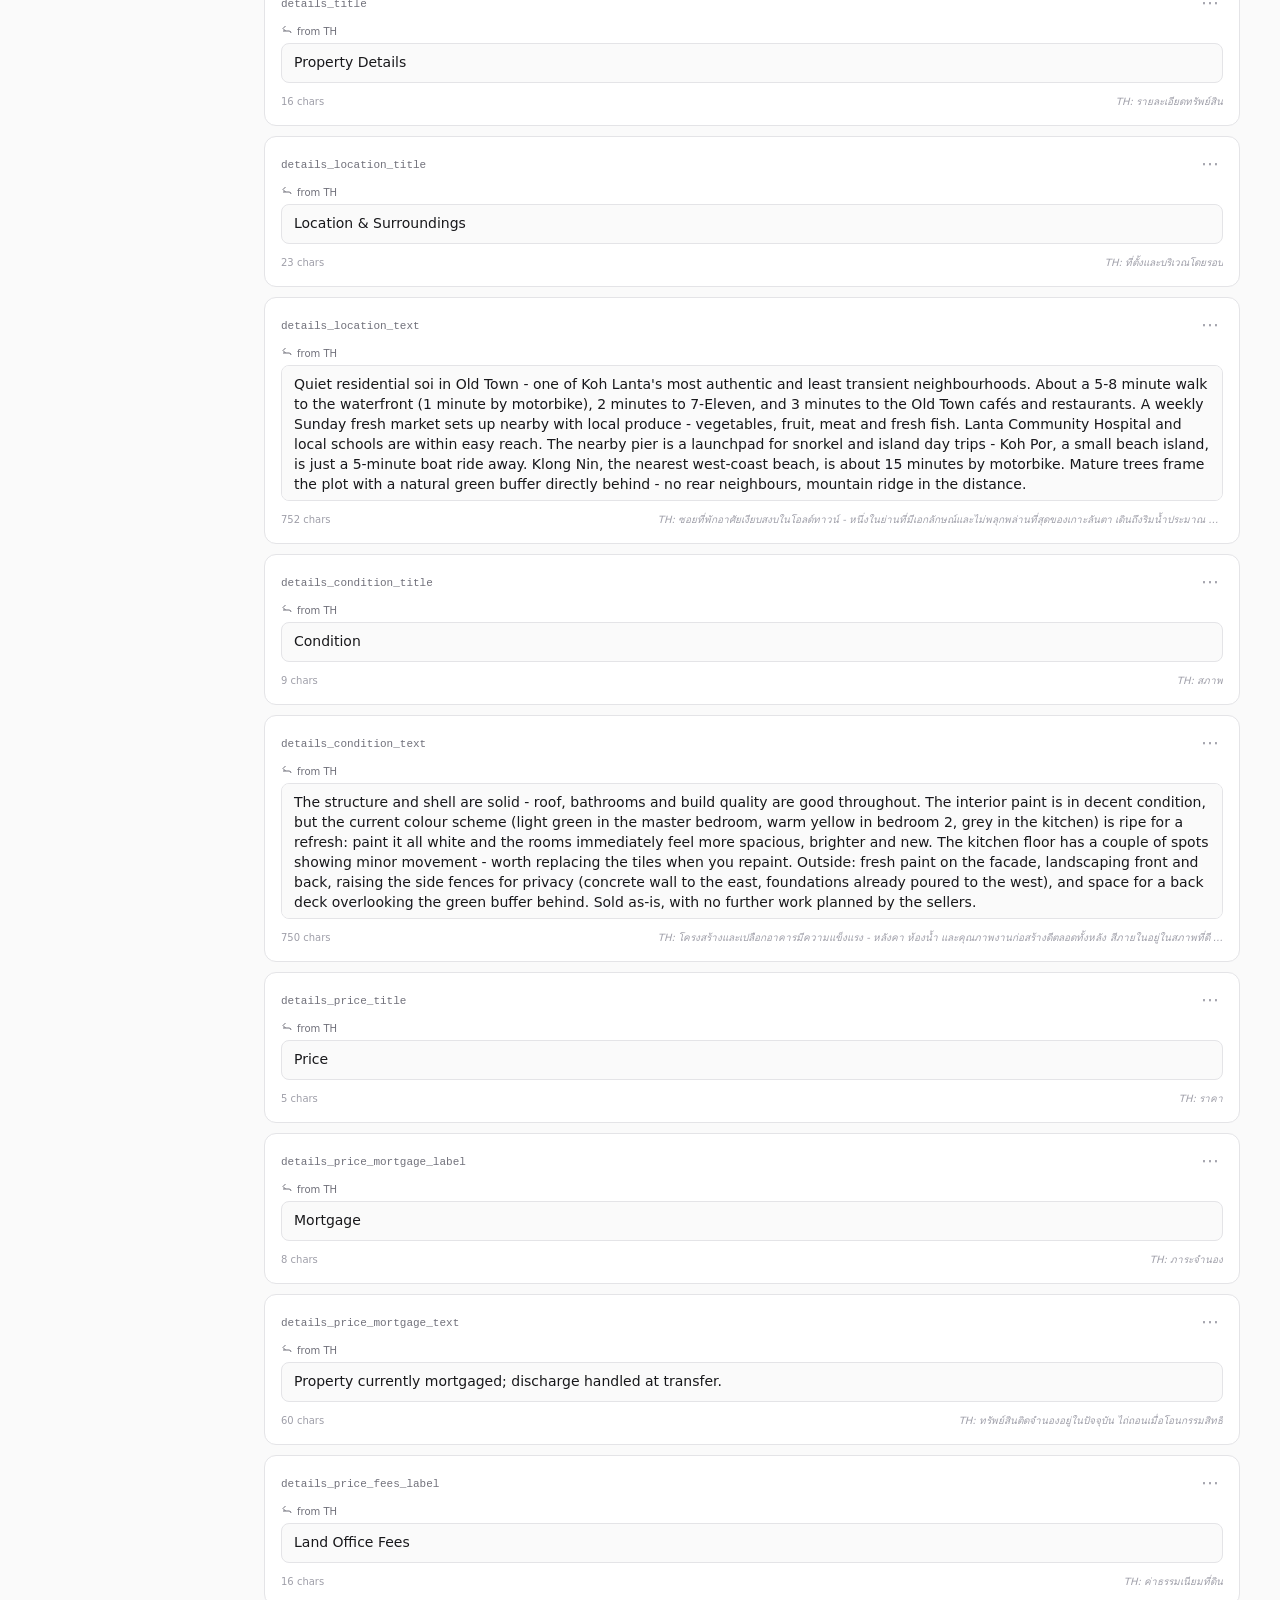
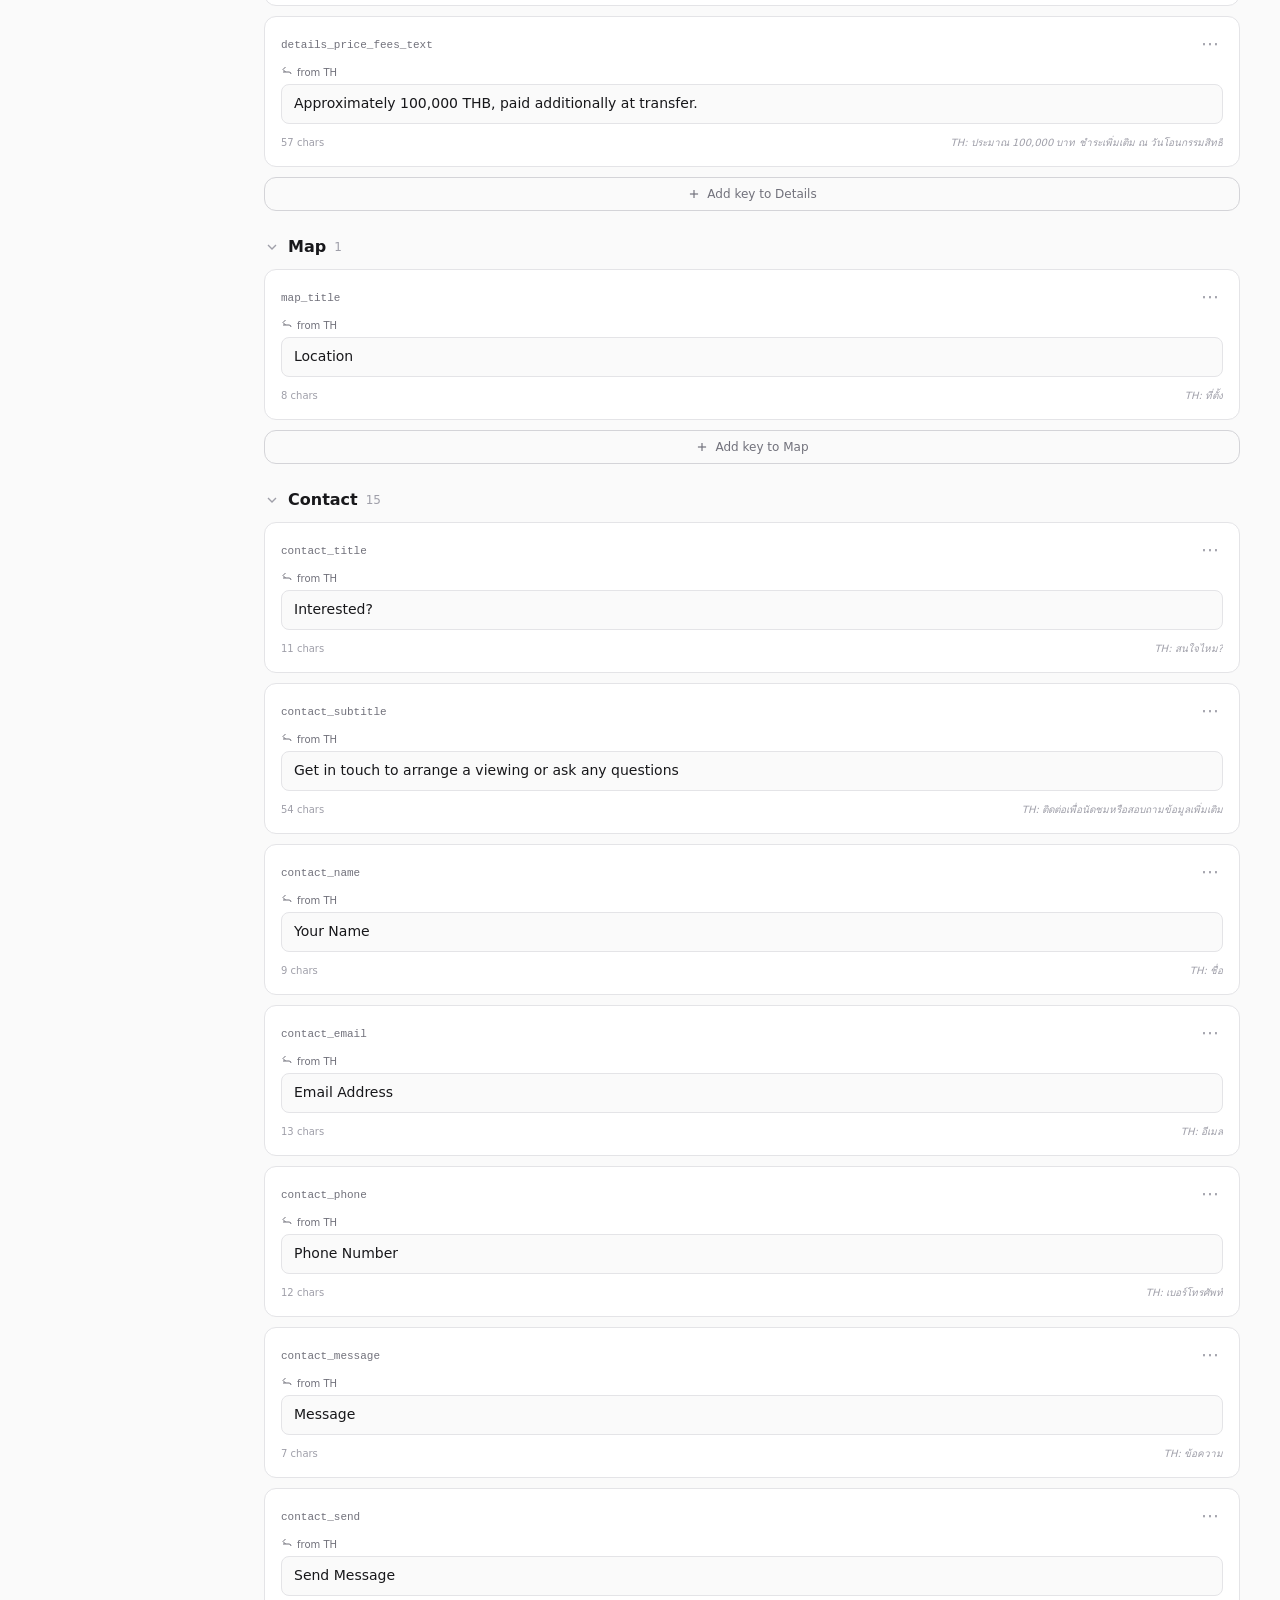
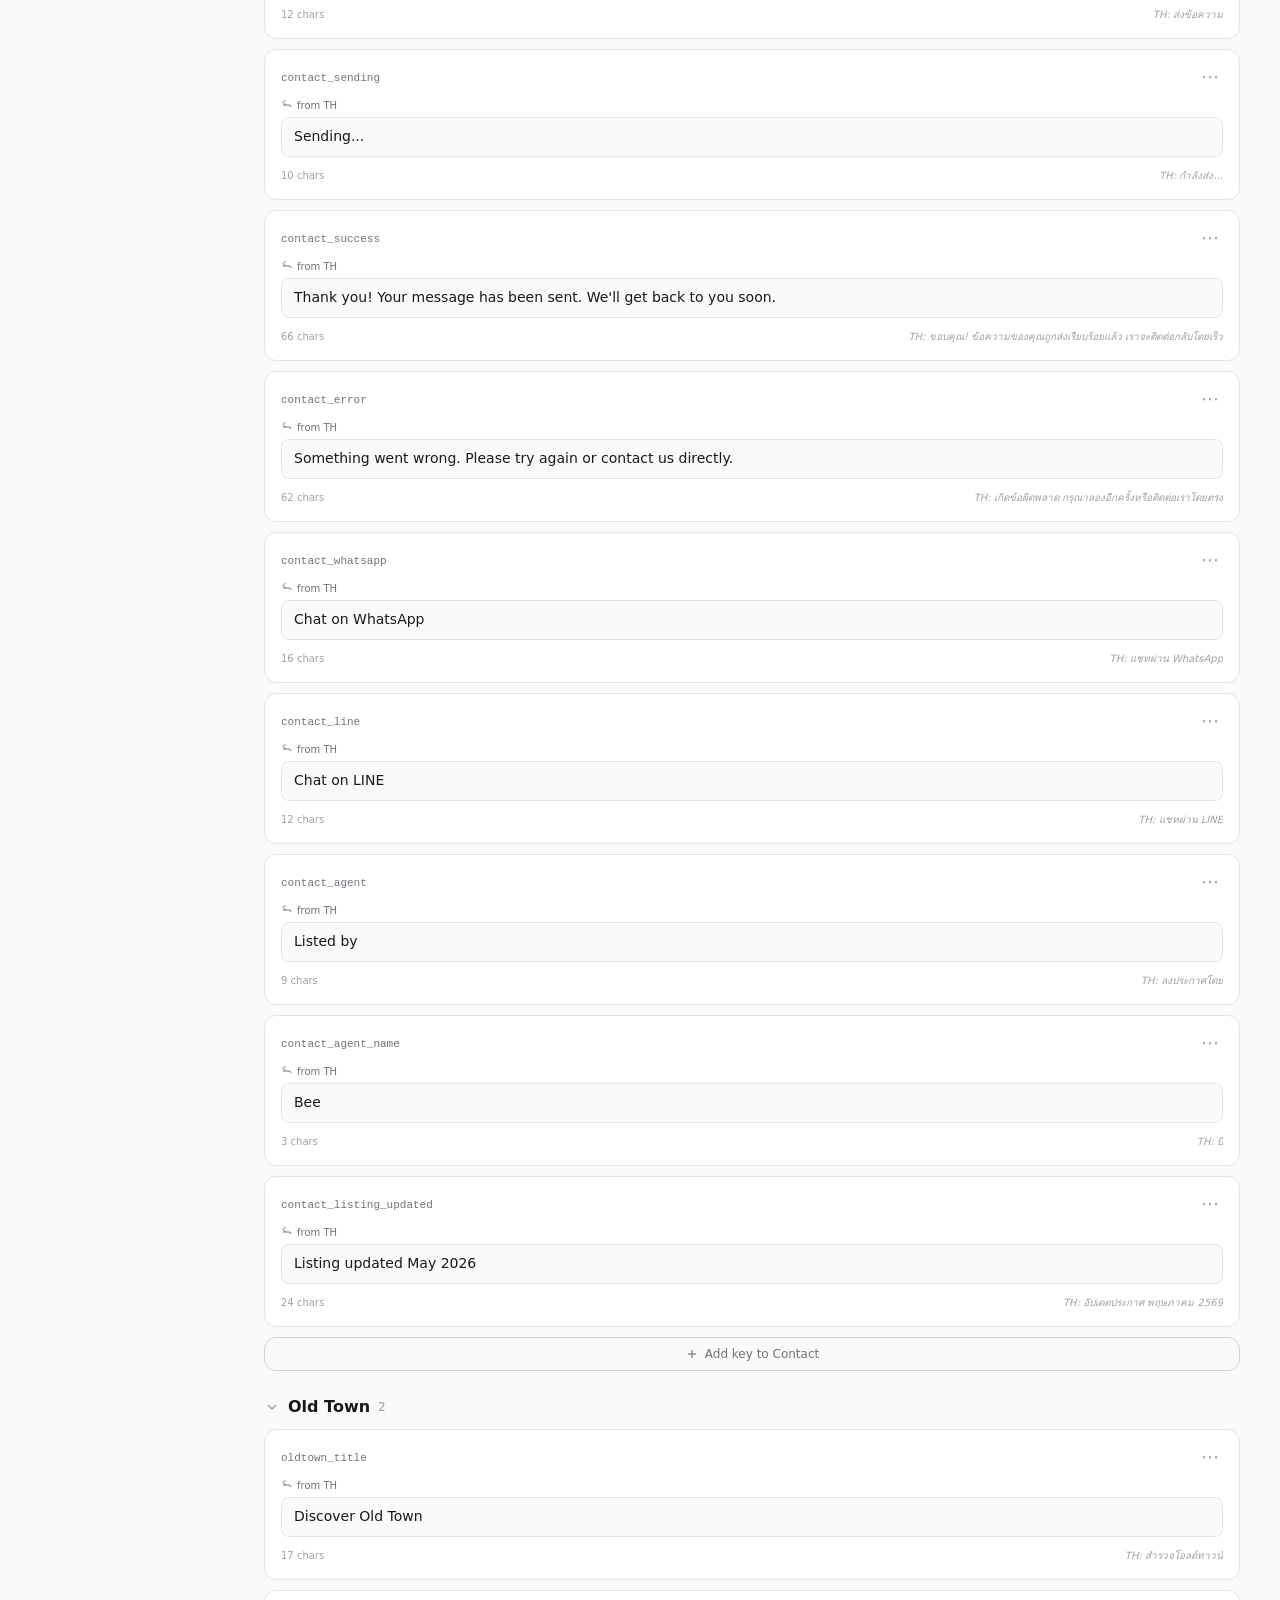
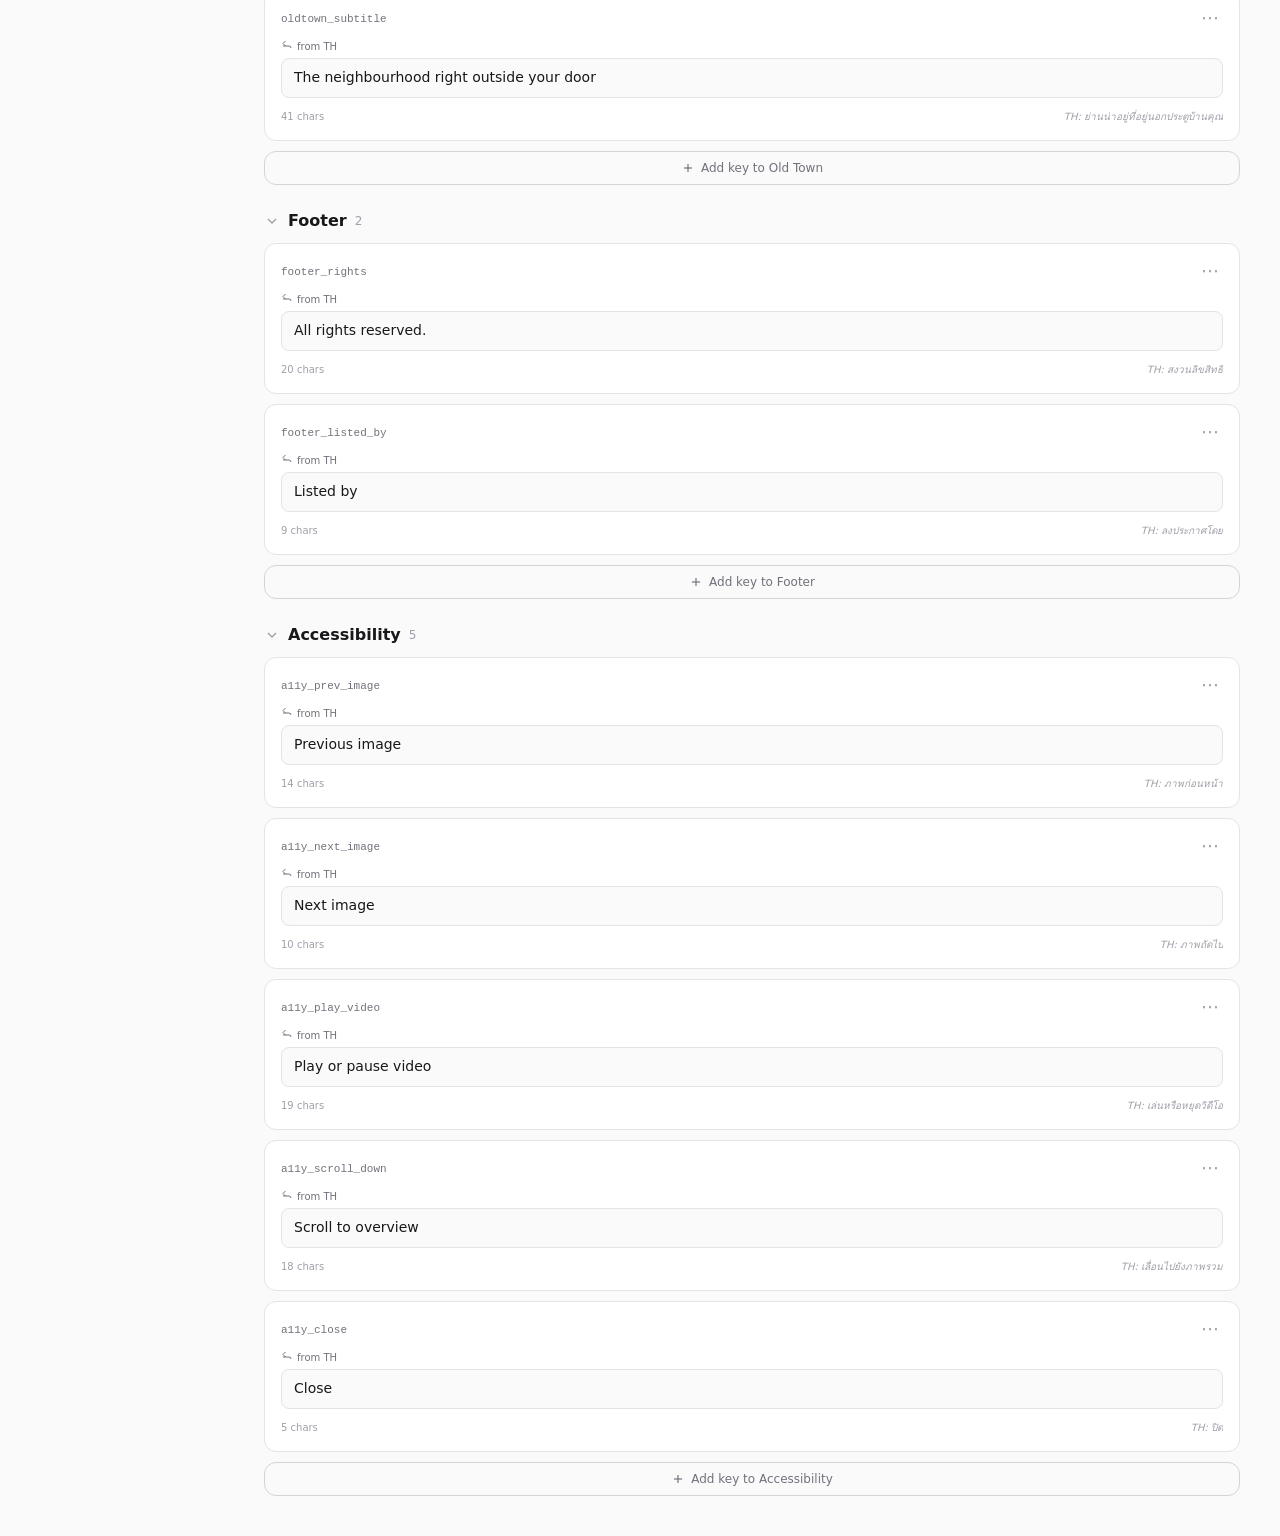
==== commit 5de1919d: "feat(json-edit): live preview drawer with iframe + postMessage data pipe (ot265 editor=1 opt-in)" ====
--- a/json-edit/index.html
+++ b/json-edit/index.html
@@ -55,6 +55,15 @@
       <button @click="$store.editor.toggleDark()" class="p-1.5 rounded-lg hover:bg-zinc-100 dark:hover:bg-zinc-800" aria-label="Toggle theme">
         <svg x-show="!$store.editor.darkMode" class="w-4 h-4" viewBox="0 0 24 24" fill="none" stroke="currentColor" stroke-width="2"><path d="M21 12.79A9 9 0 1 1 11.21 3 7 7 0 0 0 21 12.79z"/></svg>
         <svg x-show="$store.editor.darkMode" class="w-4 h-4" viewBox="0 0 24 24" fill="none" stroke="currentColor" stroke-width="2"><circle cx="12" cy="12" r="4"/><path d="M12 2v2M12 20v2M4.93 4.93l1.41 1.41M17.66 17.66l1.41 1.41M2 12h2M20 12h2M4.93 19.07l1.41-1.41M17.66 6.34l1.41-1.41"/></svg>
+      </button>
+
+      <button
+        @click="$store.editor.togglePreview()"
+        :class="$store.editor.previewOpen ? 'bg-zinc-900 dark:bg-white text-white dark:text-zinc-900' : 'hover:bg-zinc-100 dark:hover:bg-zinc-800 text-zinc-700 dark:text-zinc-300'"
+        class="px-2.5 py-1.5 text-sm font-medium rounded-lg flex items-center gap-1.5 transition"
+        aria-label="Toggle live preview">
+        <svg class="w-4 h-4" viewBox="0 0 24 24" fill="none" stroke="currentColor" stroke-width="2"><path d="M1 12s4-8 11-8 11 8 11 8-4 8-11 8-11-8-11-8z"/><circle cx="12" cy="12" r="3"/></svg>
+        <span class="hidden sm:inline">Preview</span>
       </button>
 
       <button
@@ -321,6 +330,32 @@
          class="text-white px-4 py-2.5 rounded-lg shadow-lg text-sm font-medium" x-text="$store.editor.toast?.text"></div>
   </div>
 
+  <div
+    x-show="$store.editor.previewOpen"
+    x-cloak
+    class="fixed inset-y-0 right-0 z-40 w-full lg:w-1/2 bg-white dark:bg-zinc-950 border-l border-zinc-200 dark:border-zinc-800 shadow-2xl flex flex-col">
+    <div class="flex items-center gap-2 px-3 py-2 border-b border-zinc-200 dark:border-zinc-800 shrink-0">
+      <div class="text-xs font-semibold text-zinc-700 dark:text-zinc-300">Live preview</div>
+      <div class="text-[10px] text-zinc-500">/ot265/?editor=1</div>
+      <div class="flex-1"></div>
+      <button @click="$store.editor.refreshPreview()" class="p-1.5 rounded hover:bg-zinc-100 dark:hover:bg-zinc-800" aria-label="Refresh preview">
+        <svg class="w-4 h-4" viewBox="0 0 24 24" fill="none" stroke="currentColor" stroke-width="2"><polyline points="23 4 23 10 17 10"/><path d="M20.49 15a9 9 0 1 1-2.12-9.36L23 10"/></svg>
+      </button>
+      <a :href="'../ot265/index.html?editor=1'" target="_blank" rel="noopener" class="p-1.5 rounded hover:bg-zinc-100 dark:hover:bg-zinc-800" aria-label="Open in new tab">
+        <svg class="w-4 h-4" viewBox="0 0 24 24" fill="none" stroke="currentColor" stroke-width="2"><path d="M18 13v6a2 2 0 0 1-2 2H5a2 2 0 0 1-2-2V8a2 2 0 0 1 2-2h6"/><polyline points="15 3 21 3 21 9"/><line x1="10" y1="14" x2="21" y2="3"/></svg>
+      </a>
+      <button @click="$store.editor.previewOpen = false" class="p-1.5 rounded hover:bg-zinc-100 dark:hover:bg-zinc-800" aria-label="Close preview">
+        <svg class="w-4 h-4" viewBox="0 0 24 24" fill="none" stroke="currentColor" stroke-width="2"><line x1="18" y1="6" x2="6" y2="18"/><line x1="6" y1="6" x2="18" y2="18"/></svg>
+      </button>
+    </div>
+    <iframe
+      id="preview-iframe"
+      src="../ot265/index.html?editor=1"
+      sandbox="allow-scripts allow-same-origin allow-popups allow-forms"
+      @load="$store.editor.onPreviewLoad($el)"
+      class="flex-1 w-full bg-white"></iframe>
+  </div>
+
   <div x-show="$store.editor.modal === 'diff'" x-cloak @click.self="$store.editor.modal = null" class="fixed inset-0 z-40 flex items-center justify-center p-4 bg-black/50 backdrop-blur-sm">
     <div class="bg-white dark:bg-zinc-900 rounded-2xl shadow-2xl max-w-3xl w-full max-h-[85vh] overflow-hidden flex flex-col border border-zinc-200 dark:border-zinc-800">
       <div class="px-5 py-3.5 border-b border-zinc-200 dark:border-zinc-800 flex items-center justify-between">
@@ -389,5 +424,13 @@
 
 </div>
 
+  <div x-show="$store.editor.dragOver" x-cloak class="fixed inset-0 z-50 pointer-events-none flex items-center justify-center p-6">
+    <div class="w-full h-full border-4 border-dashed border-amber-400 rounded-3xl bg-amber-50/80 dark:bg-amber-500/10 backdrop-blur-sm flex flex-col items-center justify-center gap-3 text-amber-700 dark:text-amber-300">
+      <svg class="w-10 h-10" viewBox="0 0 24 24" fill="none" stroke="currentColor" stroke-width="2"><path d="M21 15v4a2 2 0 0 1-2 2H5a2 2 0 0 1-2-2v-4"/><polyline points="17 8 12 3 7 8"/><line x1="12" y1="3" x2="12" y2="15"/></svg>
+      <div class="text-base font-semibold">Drop a lang.json to load it</div>
+      <div class="text-xs opacity-80">Replaces current data (you can review the diff and discard if needed)</div>
+    </div>
+  </div>
+
 </body>
 </html>
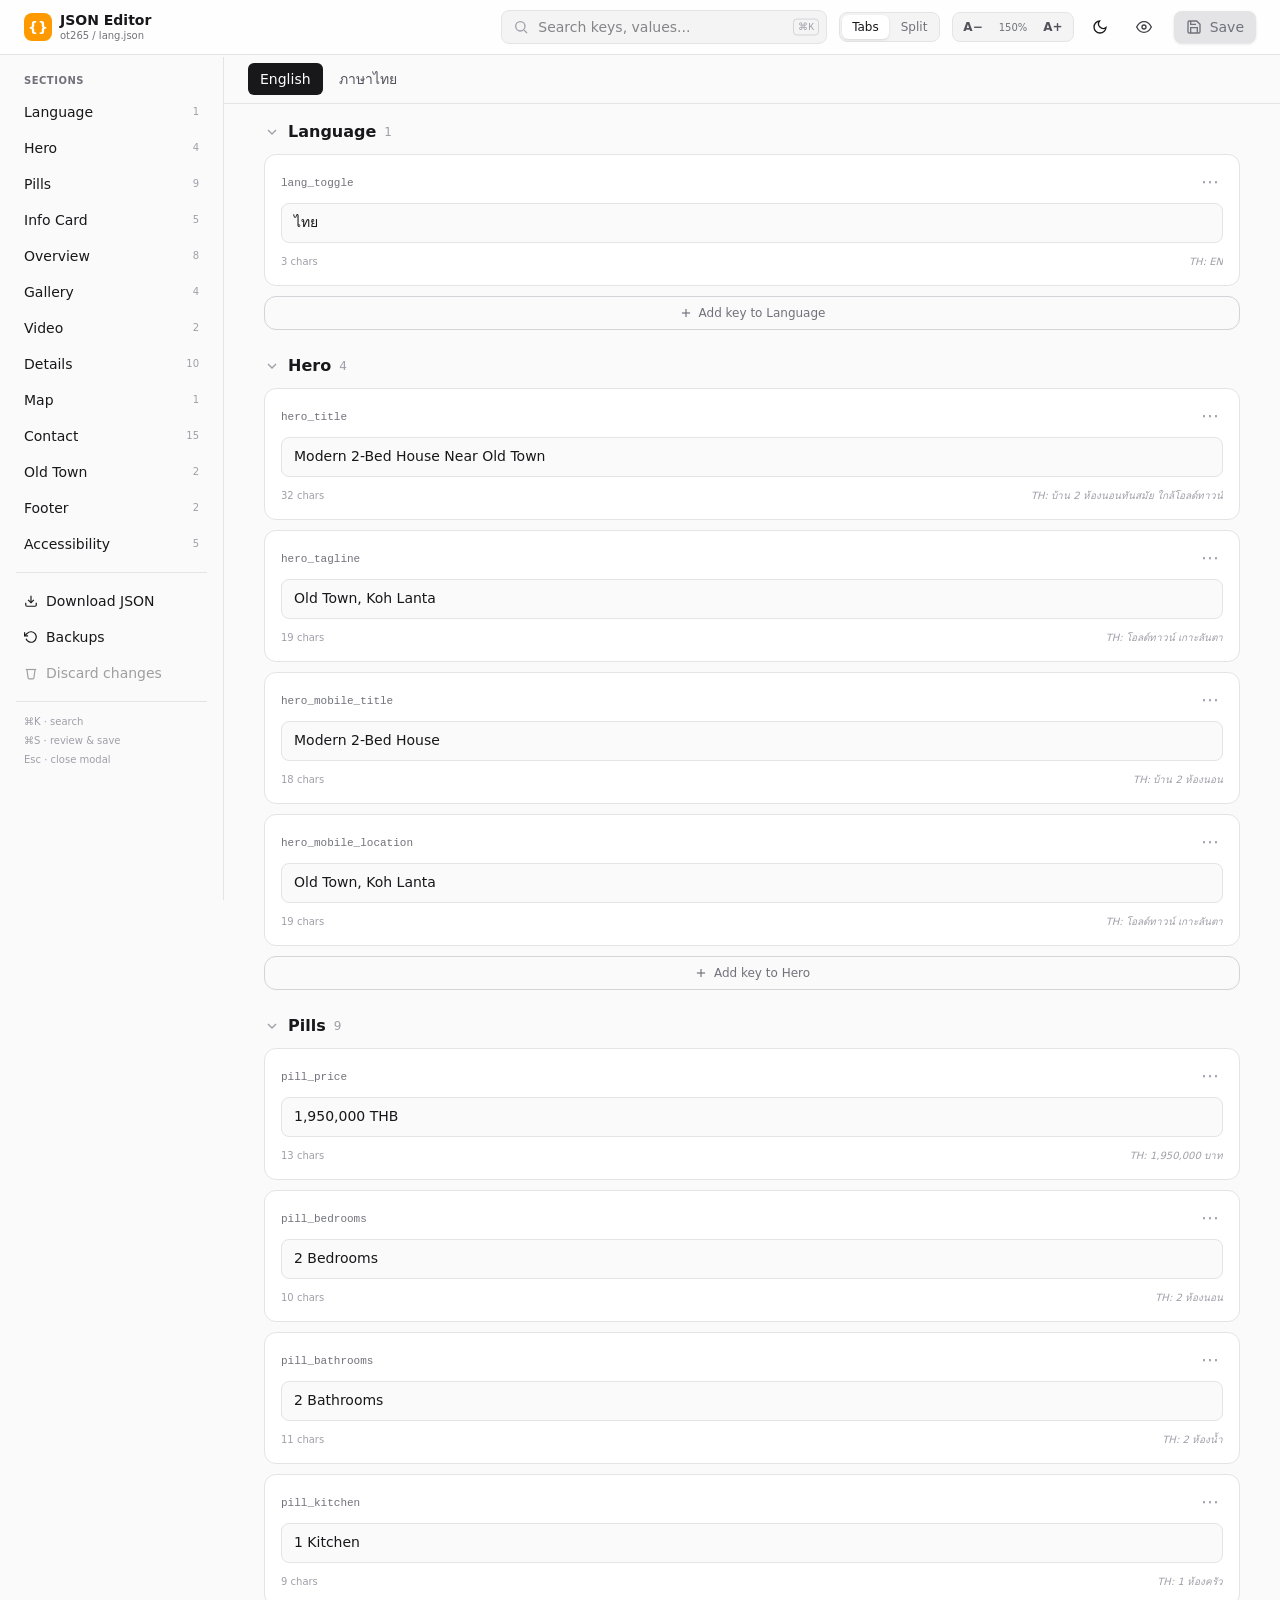
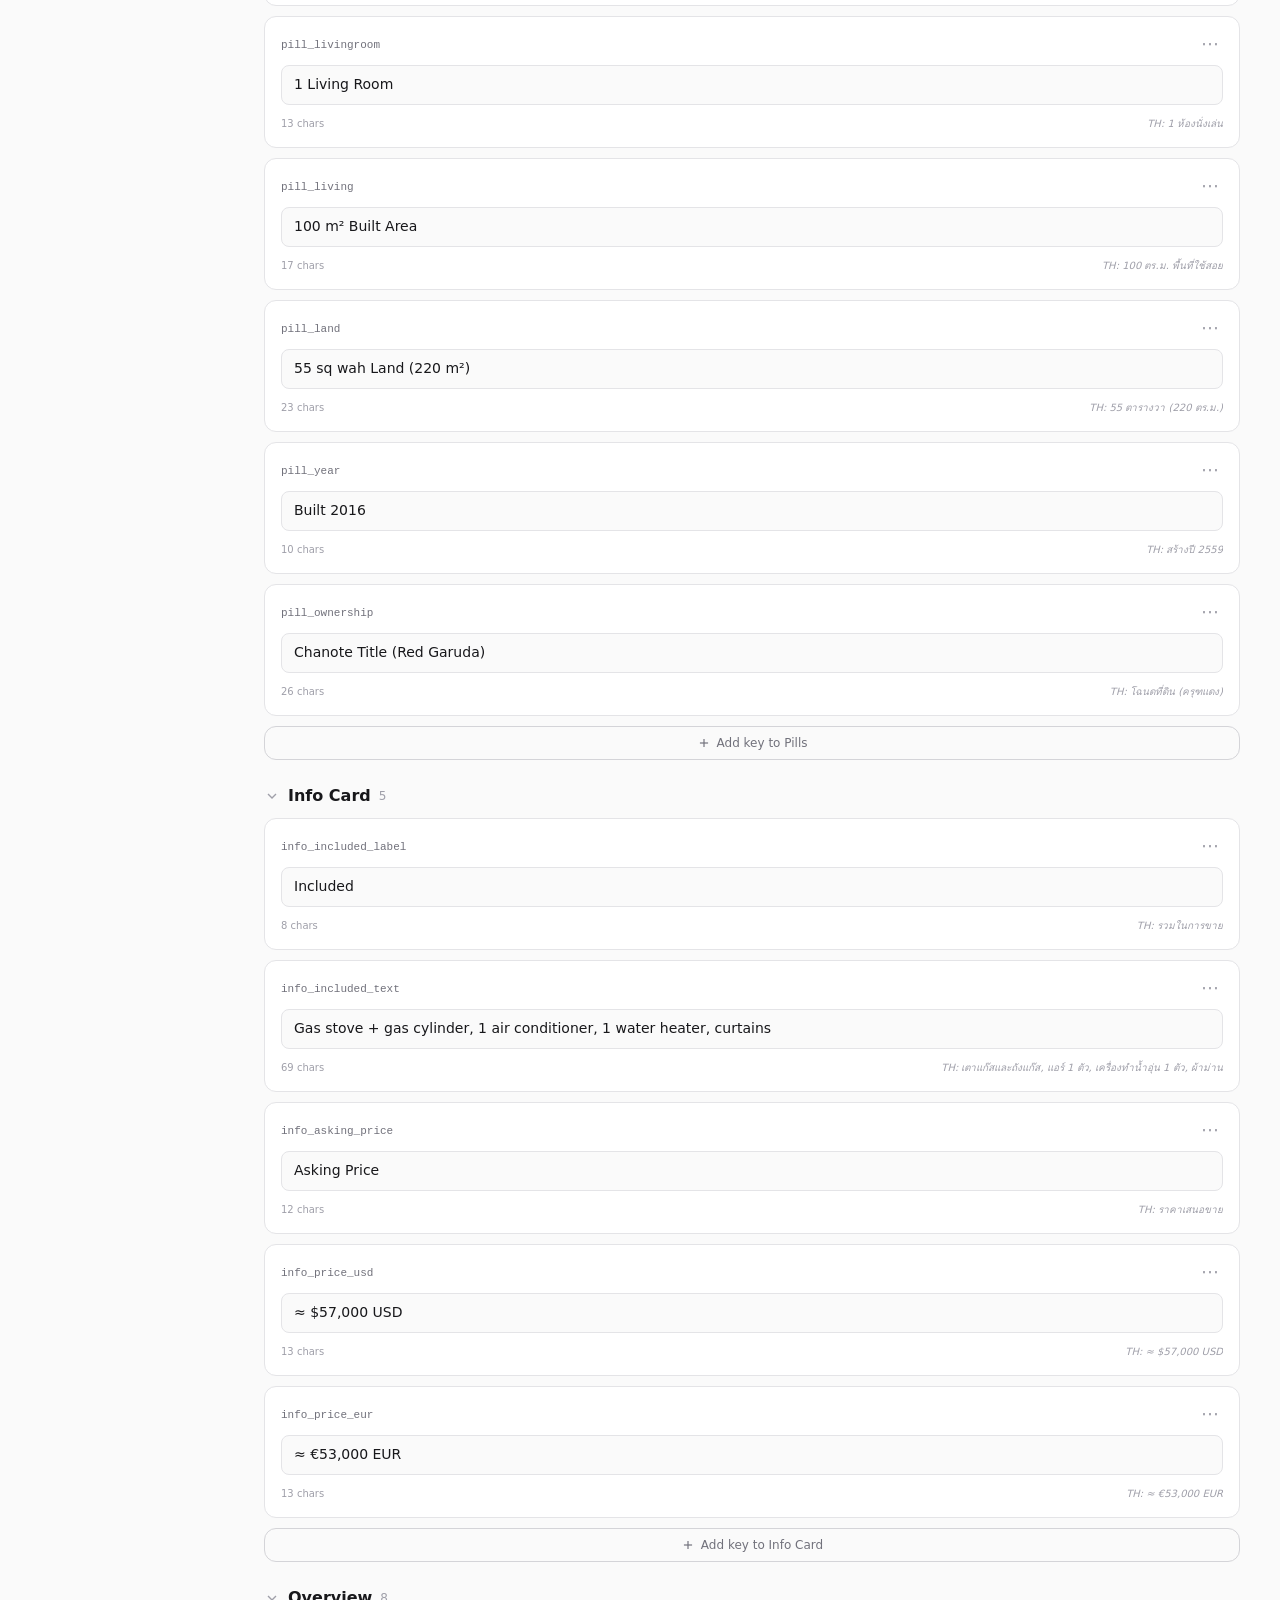
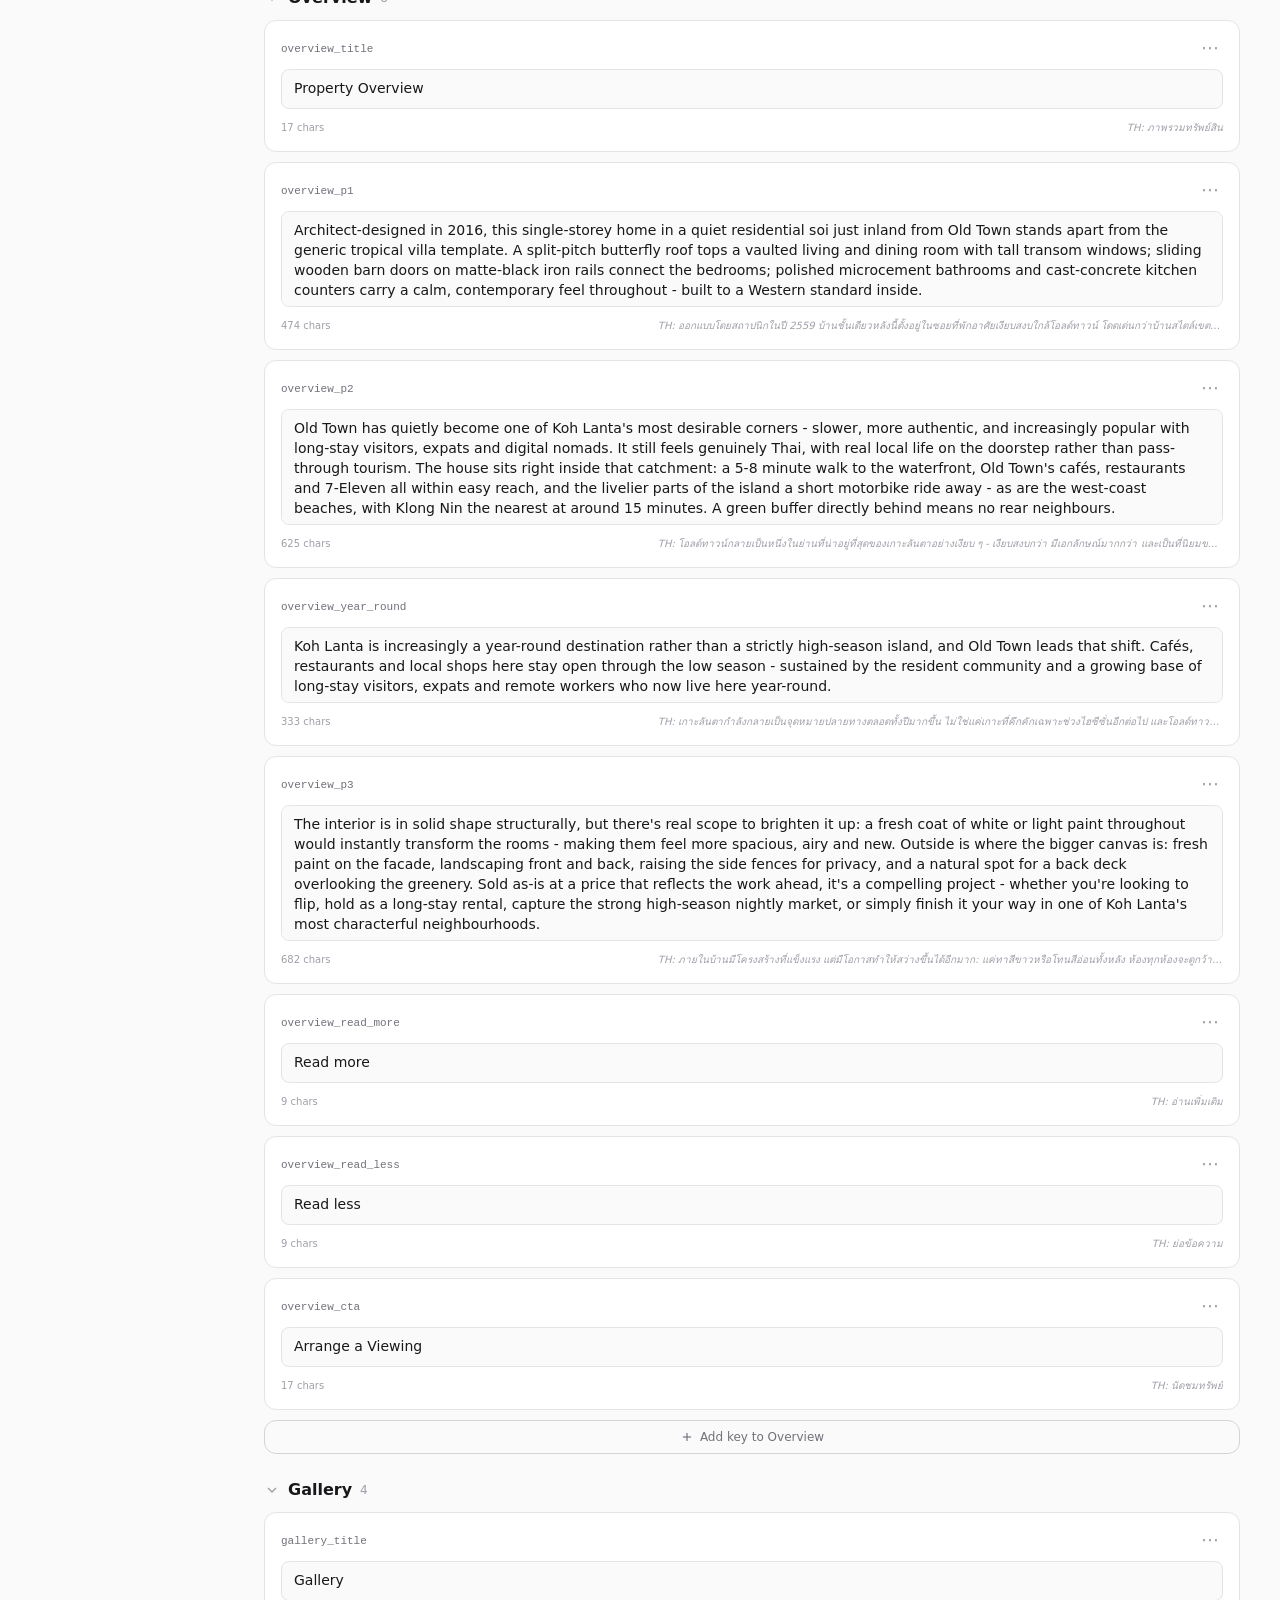
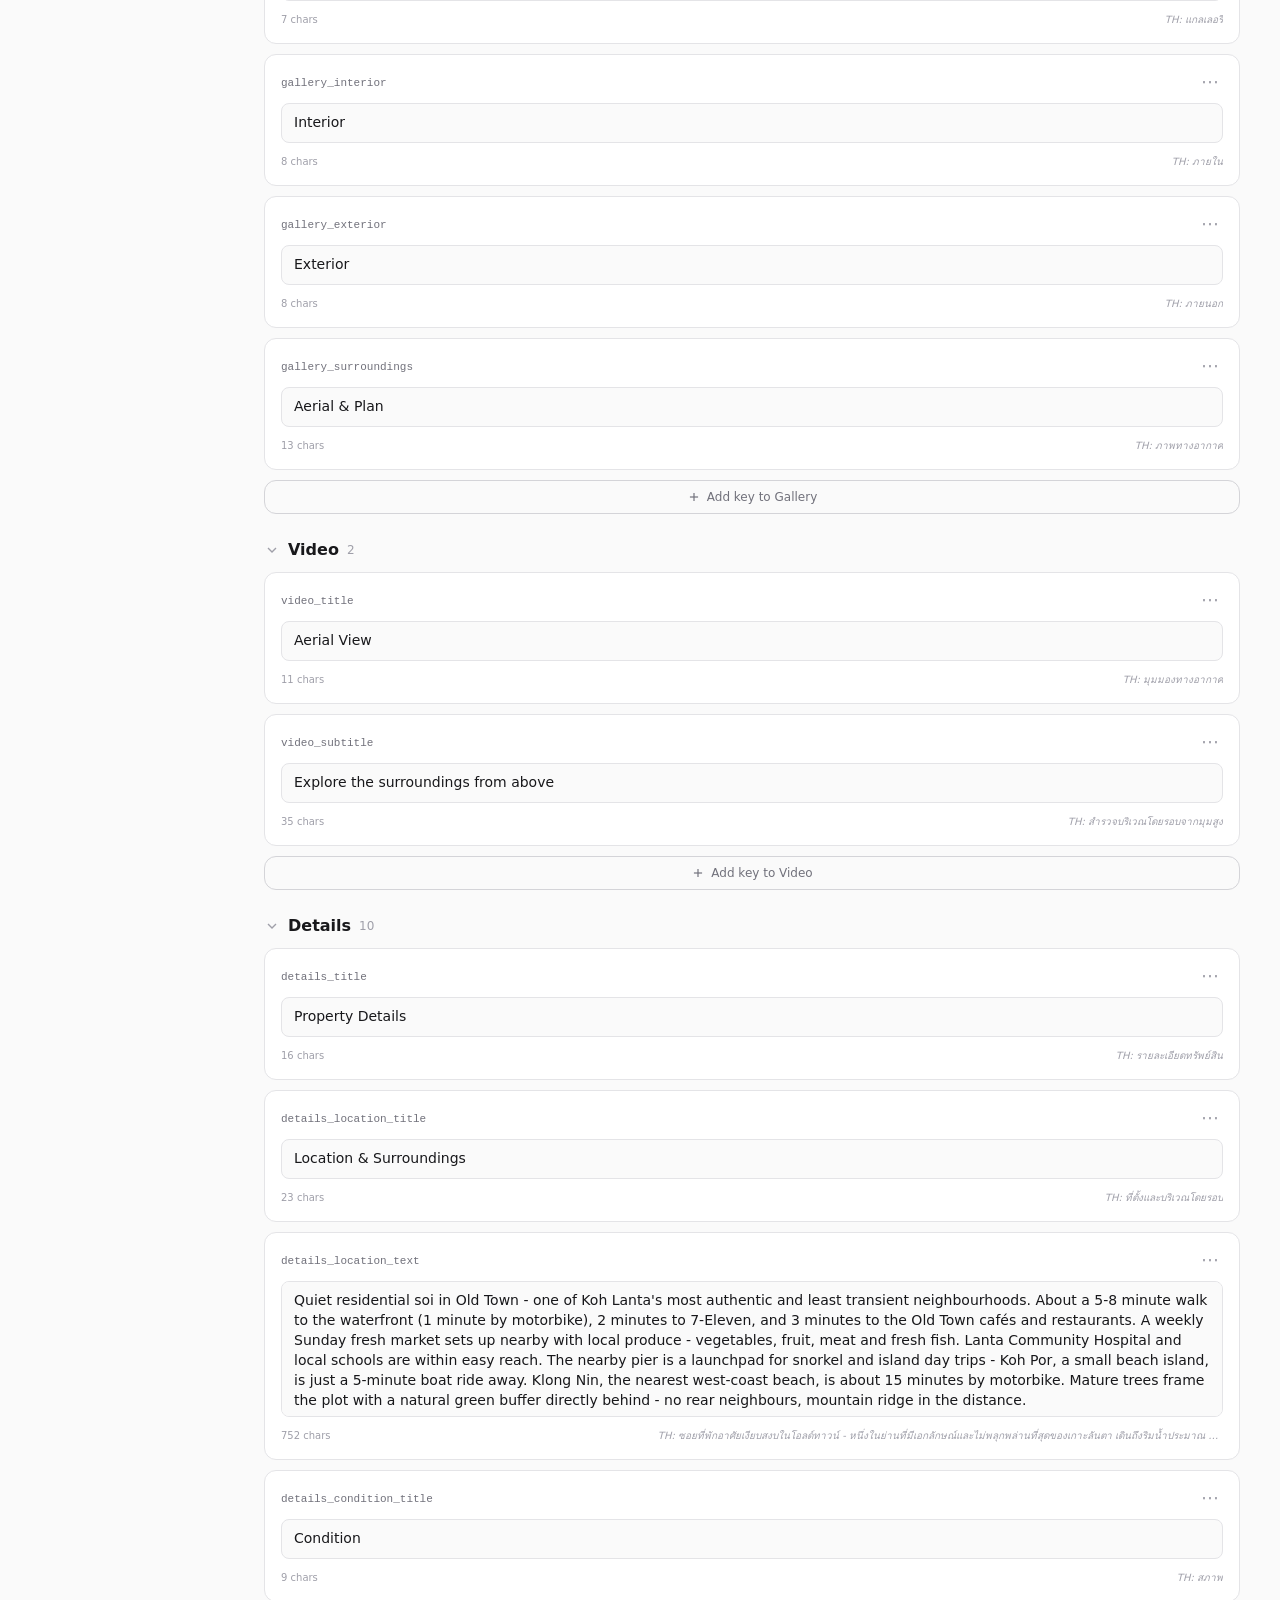
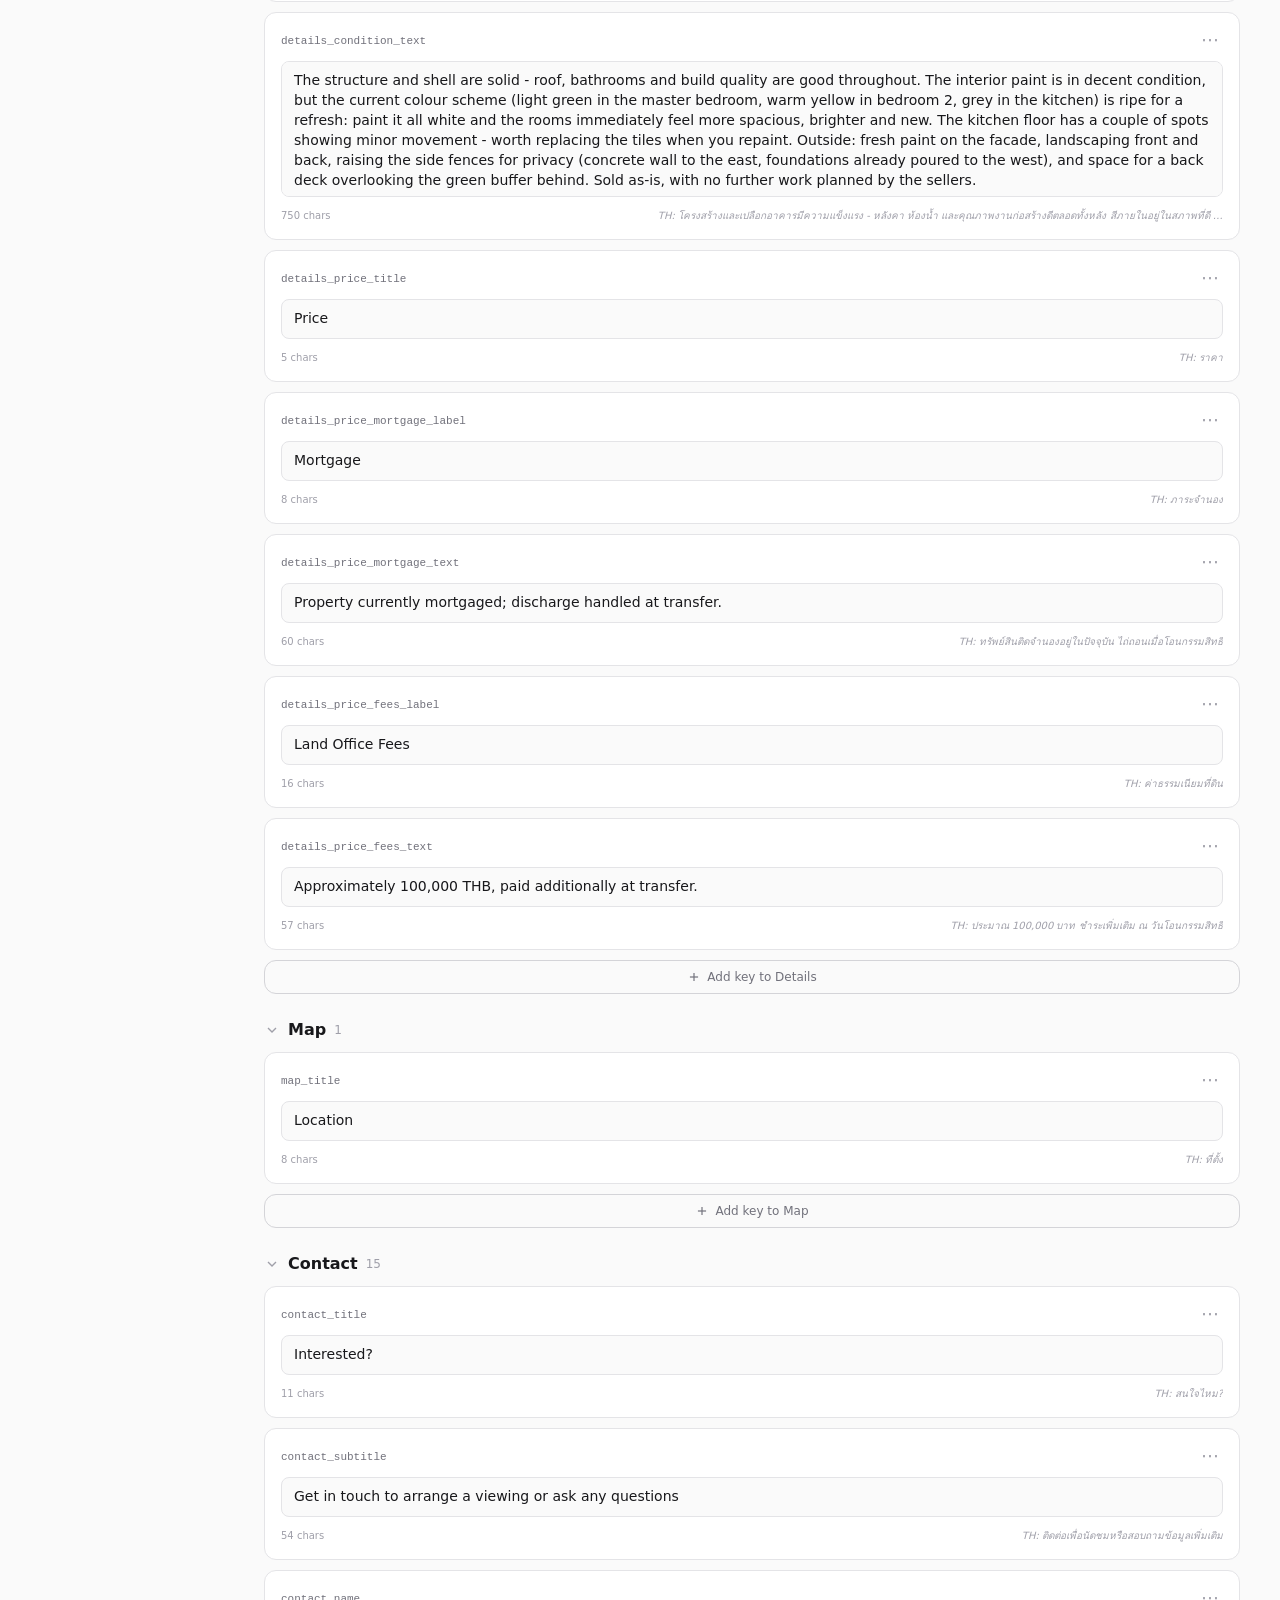
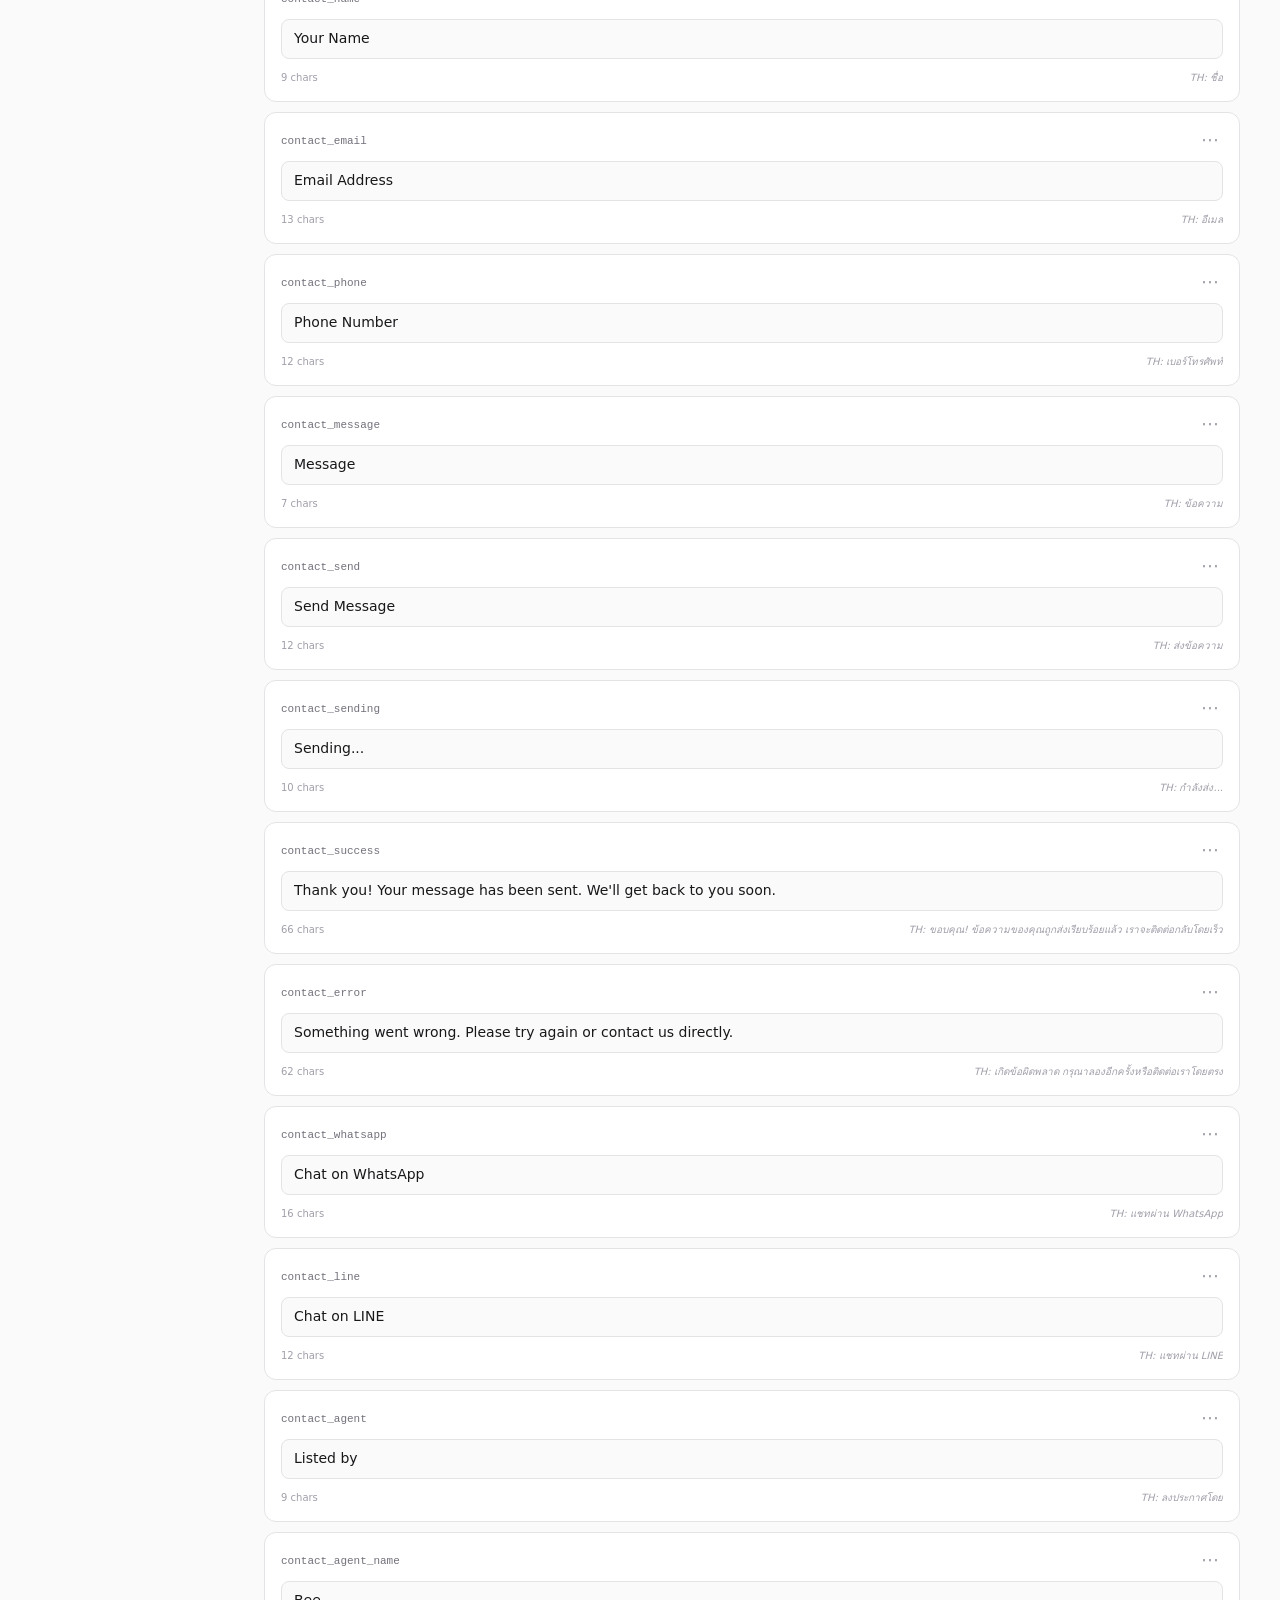
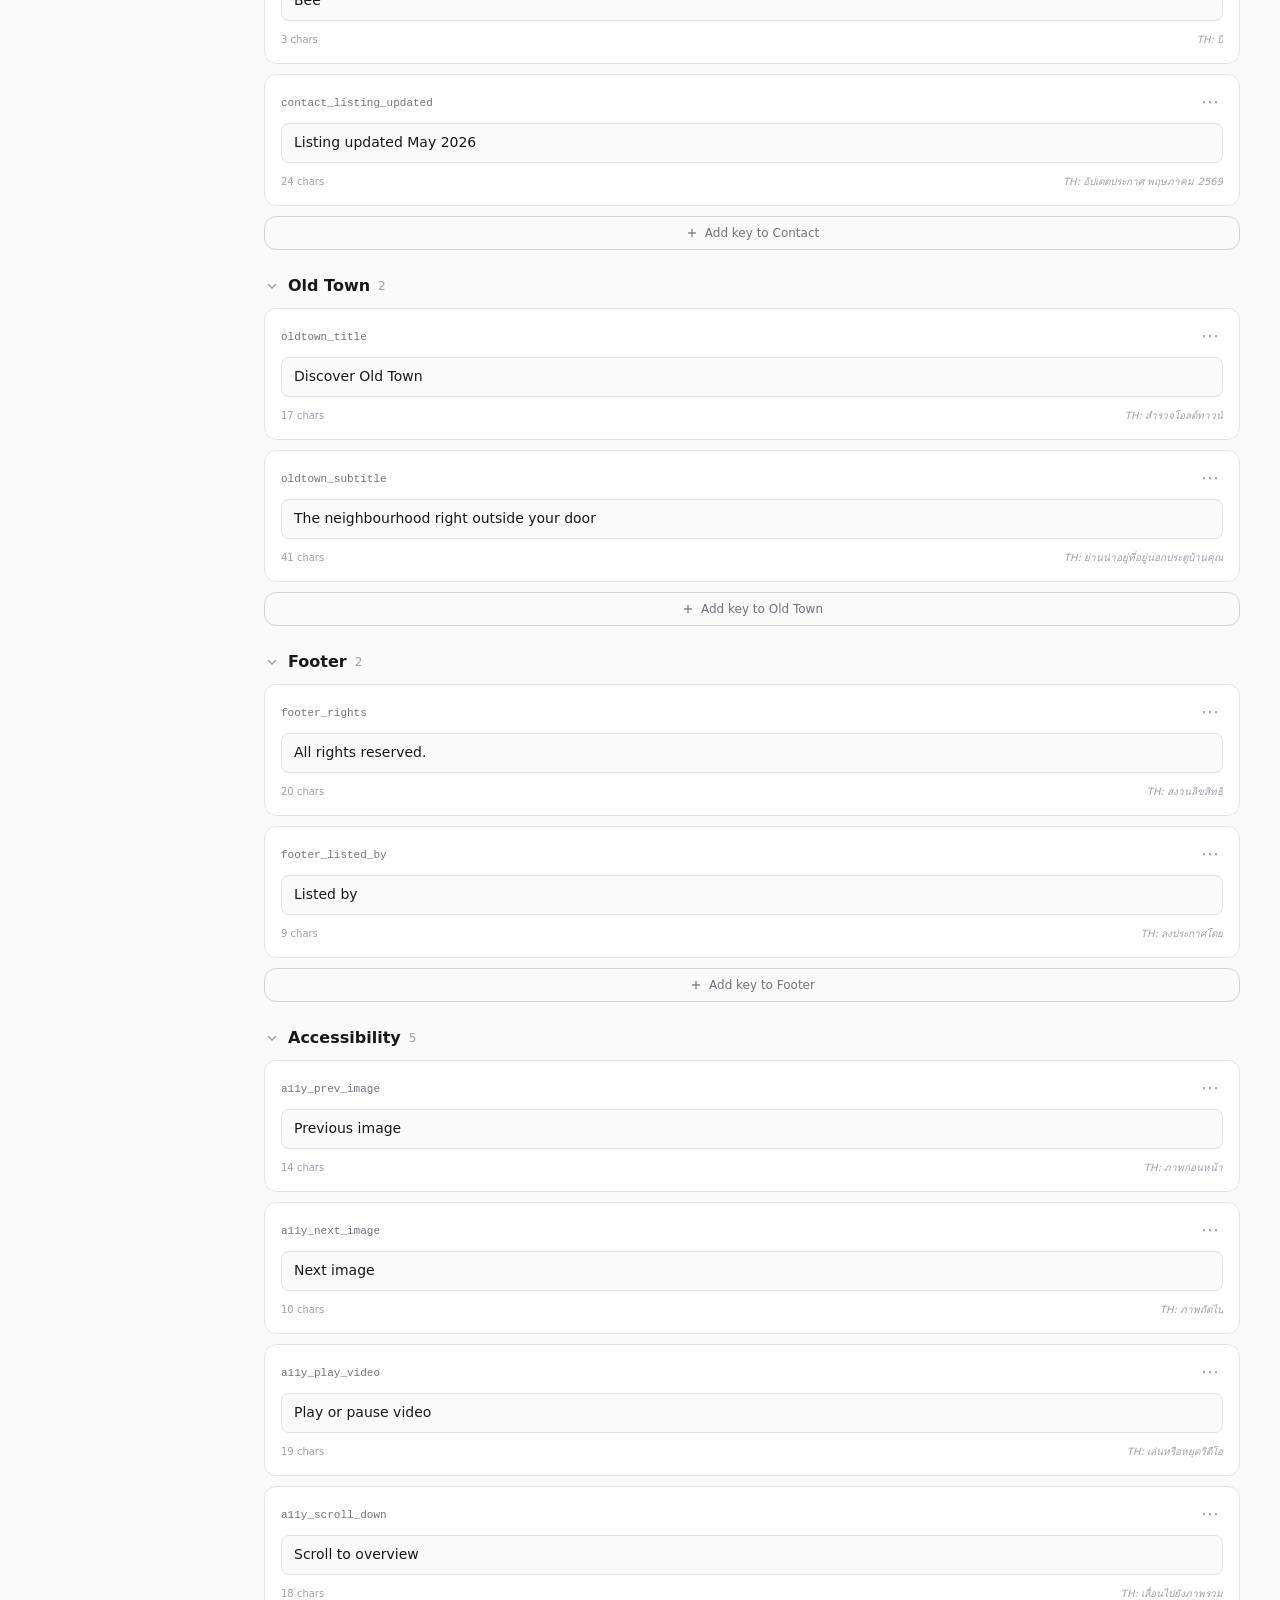
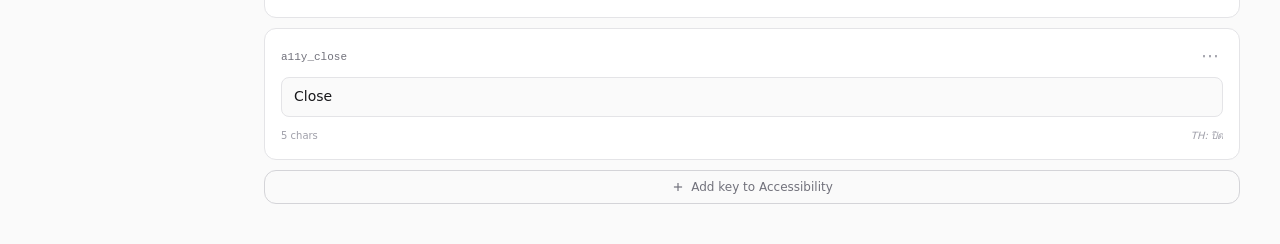
==== commit 718394fd: "fix(json-edit): remove copy-from-other-lang feature; guard formatTime null; JSON-clone postMessage p" ====
--- a/json-edit/index.html
+++ b/json-edit/index.html
@@ -215,7 +215,7 @@
                     </div>
                   </div>
 
-                  <div x-show="$store.editor.effectiveView() === 'split'" data-split-pair class="relative grid grid-cols-1 md:grid-cols-2 gap-3">
+                  <div x-show="$store.editor.effectiveView() === 'split'" data-split-pair class="grid grid-cols-1 md:grid-cols-2 gap-3">
                     <div>
                       <div class="flex items-center justify-between mb-1">
                         <label class="text-[10px] text-zinc-500 uppercase tracking-wider font-medium">EN</label>
@@ -232,27 +232,9 @@
                       <textarea x-model="$store.editor.data.th[key]" @input="$store.editor.autoGrow($el); $store.editor.touchEdit()" @focus="$store.editor.beginEdit(key, 'th')" @blur="$store.editor.endEdit()" x-init="$nextTick(() => $store.editor.autoGrow($el))" class="w-full px-3 py-2 text-sm rounded-lg bg-zinc-50 dark:bg-zinc-950 border border-zinc-200 dark:border-zinc-800 focus:outline-none focus:ring-2 focus:ring-amber-500/30 focus:border-amber-500/40 resize-none font-sans" rows="1" dir="auto"></textarea>
                       <div class="text-[10px] text-zinc-400 mt-1 tabular-nums" x-text="(($store.editor.data.th[key] || '').length) + ' chars'"></div>
                     </div>
-                    <button
-                      type="button"
-                      @click="$store.editor.mirrorPair(key)"
-                      :disabled="!$store.editor.canMirror(key)"
-                      :title="$store.editor.canMirror(key) ? 'Copy from filled side to empty side' : 'Both sides have content (or both empty) — nothing to mirror'"
-                      class="hidden md:flex absolute left-1/2 top-9 -translate-x-1/2 w-7 h-7 items-center justify-center rounded-full bg-white dark:bg-zinc-800 border border-zinc-200 dark:border-zinc-700 shadow-sm text-zinc-500 hover:text-amber-600 hover:border-amber-300 disabled:opacity-30 disabled:cursor-not-allowed transition z-10">
-                      <svg class="w-3.5 h-3.5" viewBox="0 0 24 24" fill="none" stroke="currentColor" stroke-width="2"><polyline points="17 1 21 5 17 9"/><path d="M3 11V9a4 4 0 0 1 4-4h14"/><polyline points="7 23 3 19 7 15"/><path d="M21 13v2a4 4 0 0 1-4 4H3"/></svg>
-                    </button>
                   </div>
 
                   <div x-show="$store.editor.effectiveView() === 'tabs'">
-                    <div class="flex items-center justify-between mb-1" x-show="$store.editor.data[$store.editor.activeLang === 'en' ? 'th' : 'en'][key]">
-                      <button
-                        type="button"
-                        @click="$store.editor.copyFromOther(key, $store.editor.activeLang)"
-                        class="text-[10px] text-zinc-500 hover:text-amber-600 flex items-center gap-1 transition"
-                        :title="'Copy ' + ($store.editor.activeLang === 'en' ? 'TH' : 'EN') + ' value into this field'">
-                        <svg class="w-3 h-3" viewBox="0 0 24 24" fill="none" stroke="currentColor" stroke-width="2"><path d="M9 10l-5-5 5-5"/><path d="M20 14a4 4 0 0 0-4-4H4"/></svg>
-                        <span x-text="'from ' + ($store.editor.activeLang === 'en' ? 'TH' : 'EN')"></span>
-                      </button>
-                    </div>
                     <textarea
                       x-model="$store.editor.data[$store.editor.activeLang][key]"
                       @input="$store.editor.autoGrow($el); $store.editor.touchEdit()"
@@ -351,7 +333,7 @@
     <iframe
       id="preview-iframe"
       src="../ot265/index.html?editor=1"
-      sandbox="allow-scripts allow-same-origin allow-popups allow-forms"
+      sandbox="allow-scripts allow-popups allow-forms"
       @load="$store.editor.onPreviewLoad($el)"
       class="flex-1 w-full bg-white"></iframe>
   </div>
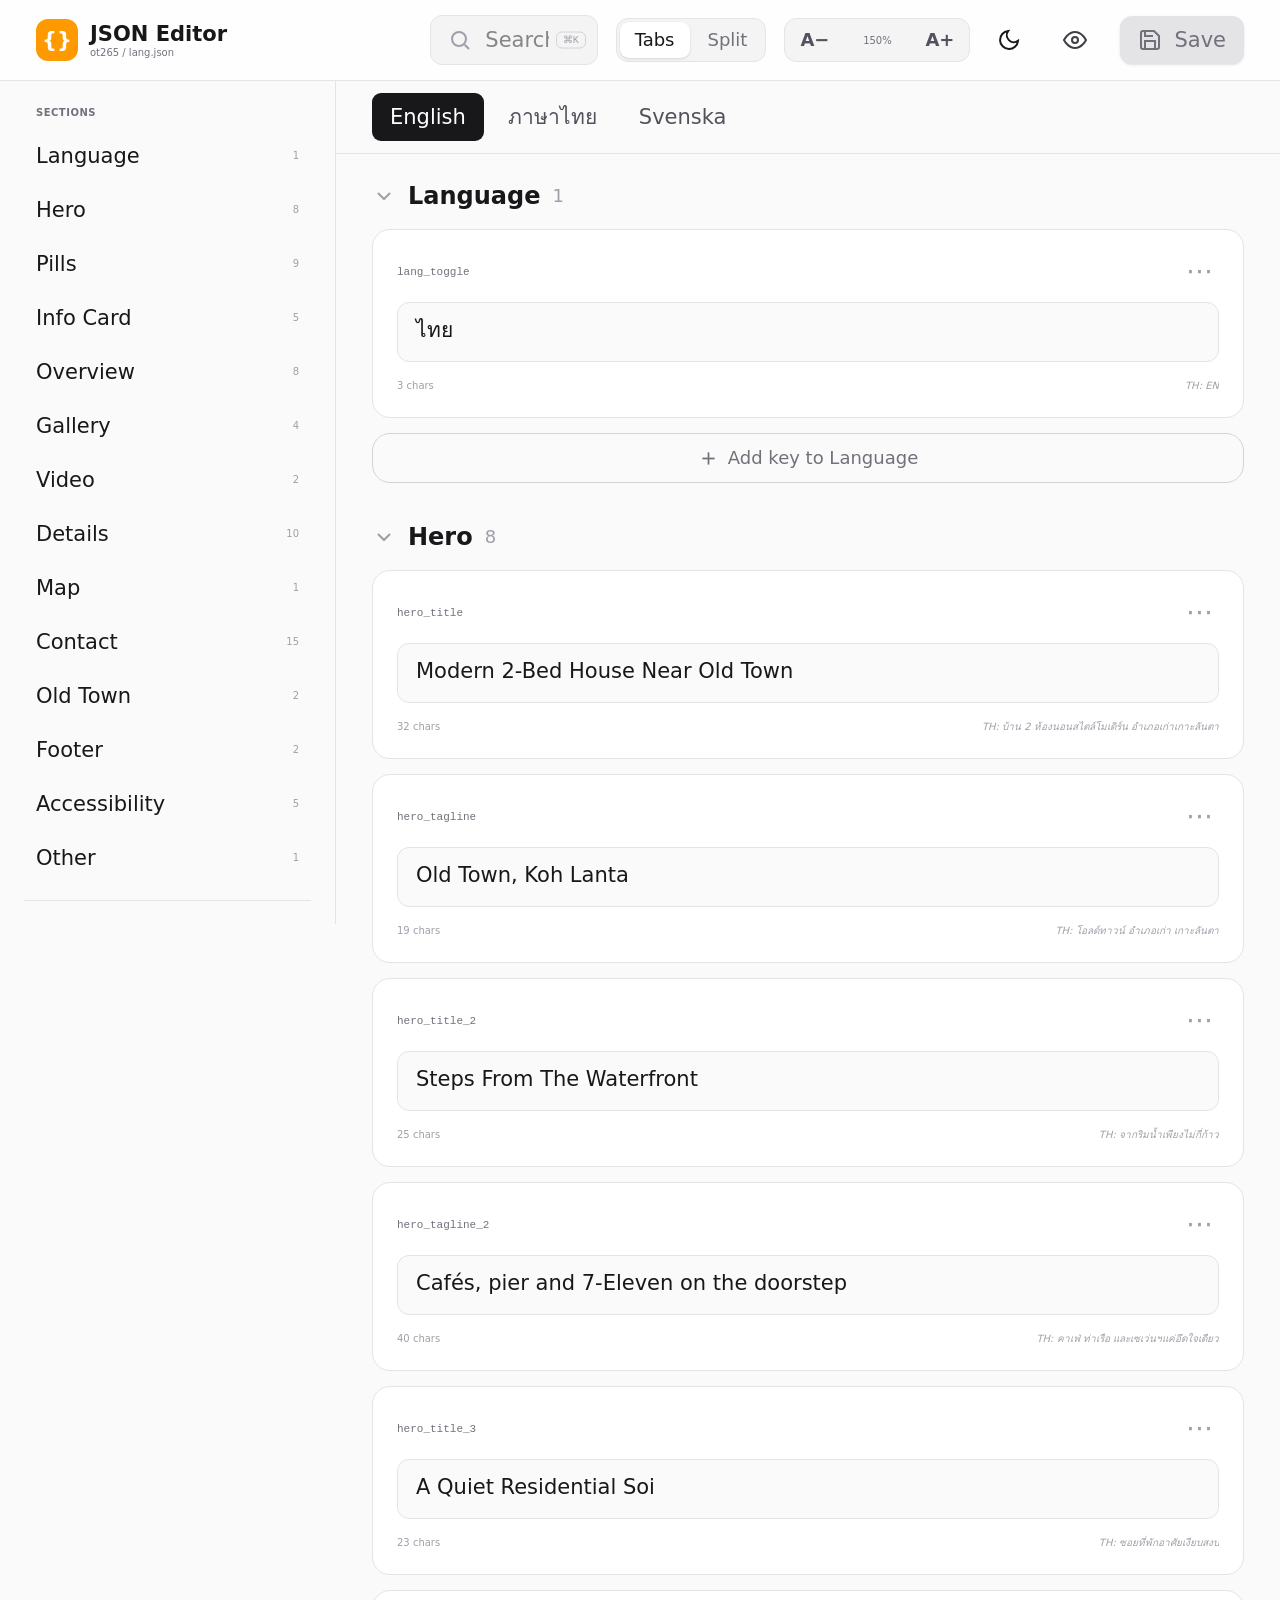
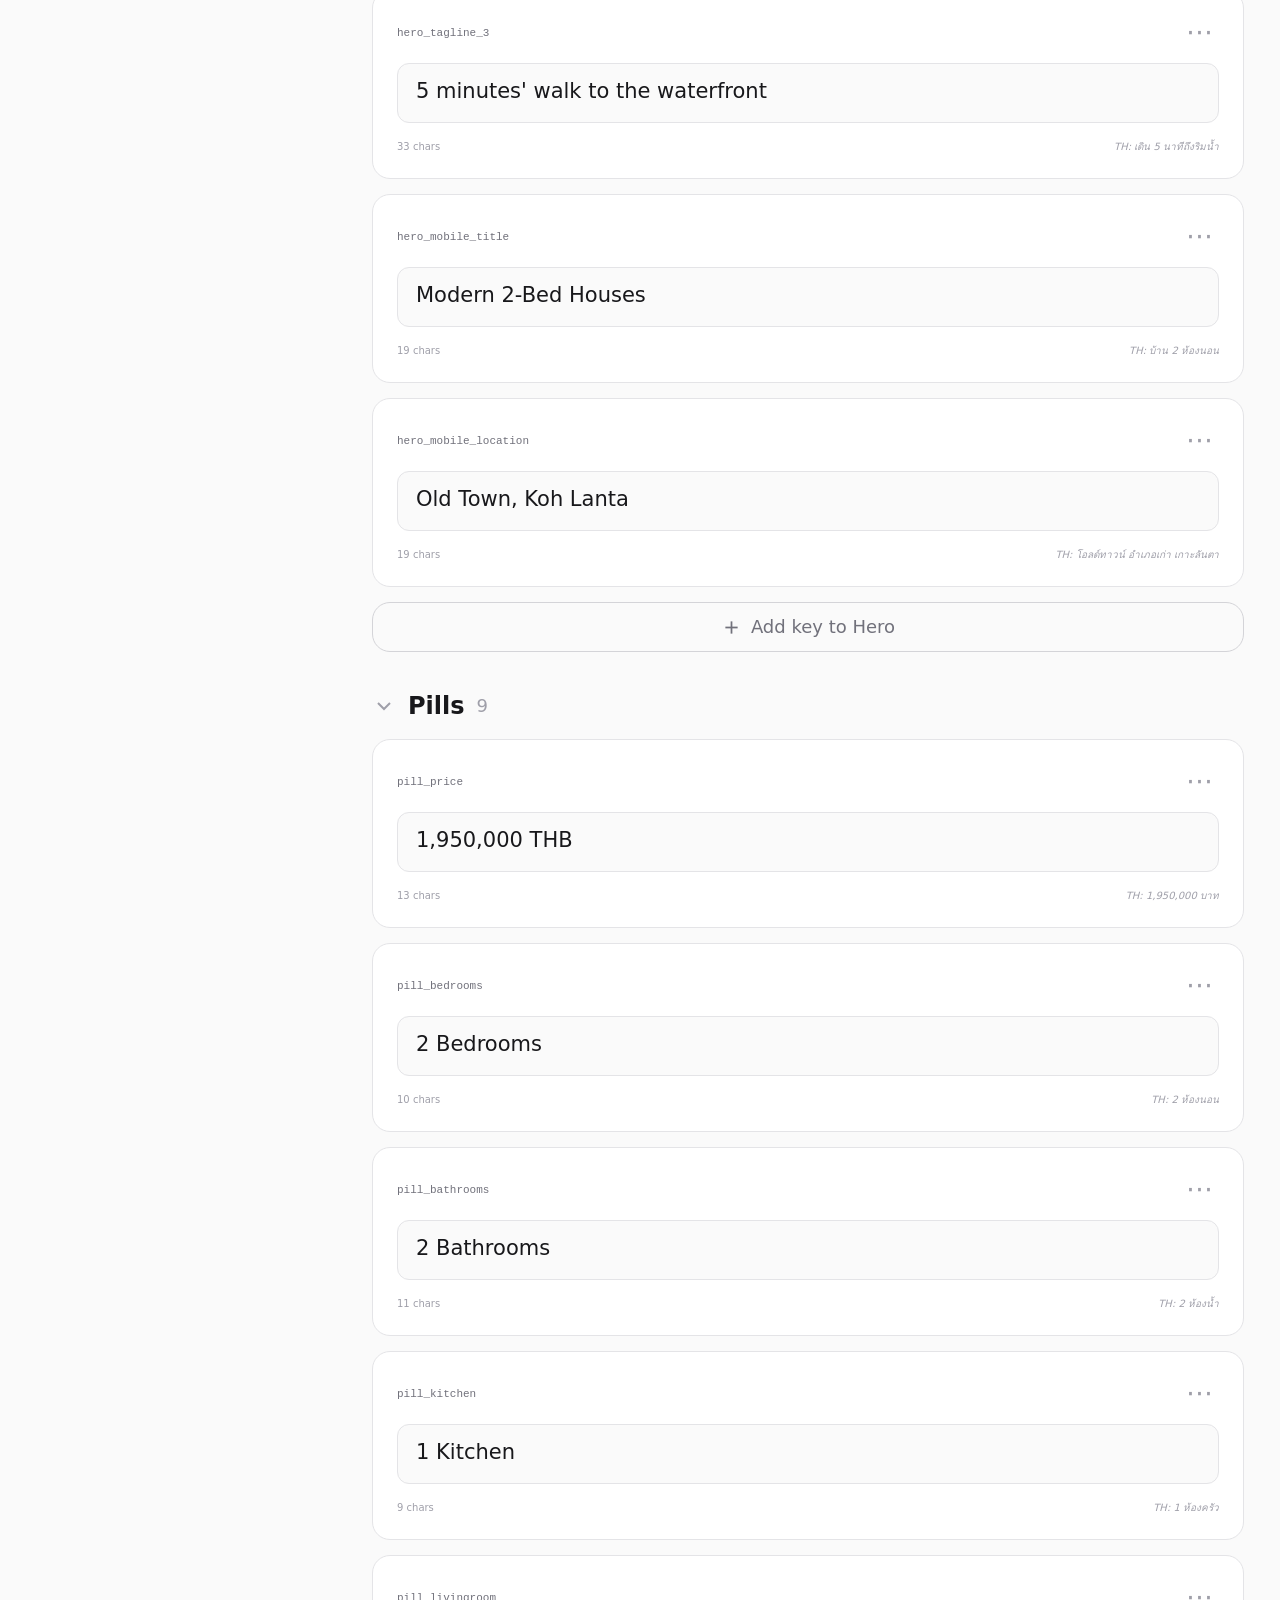
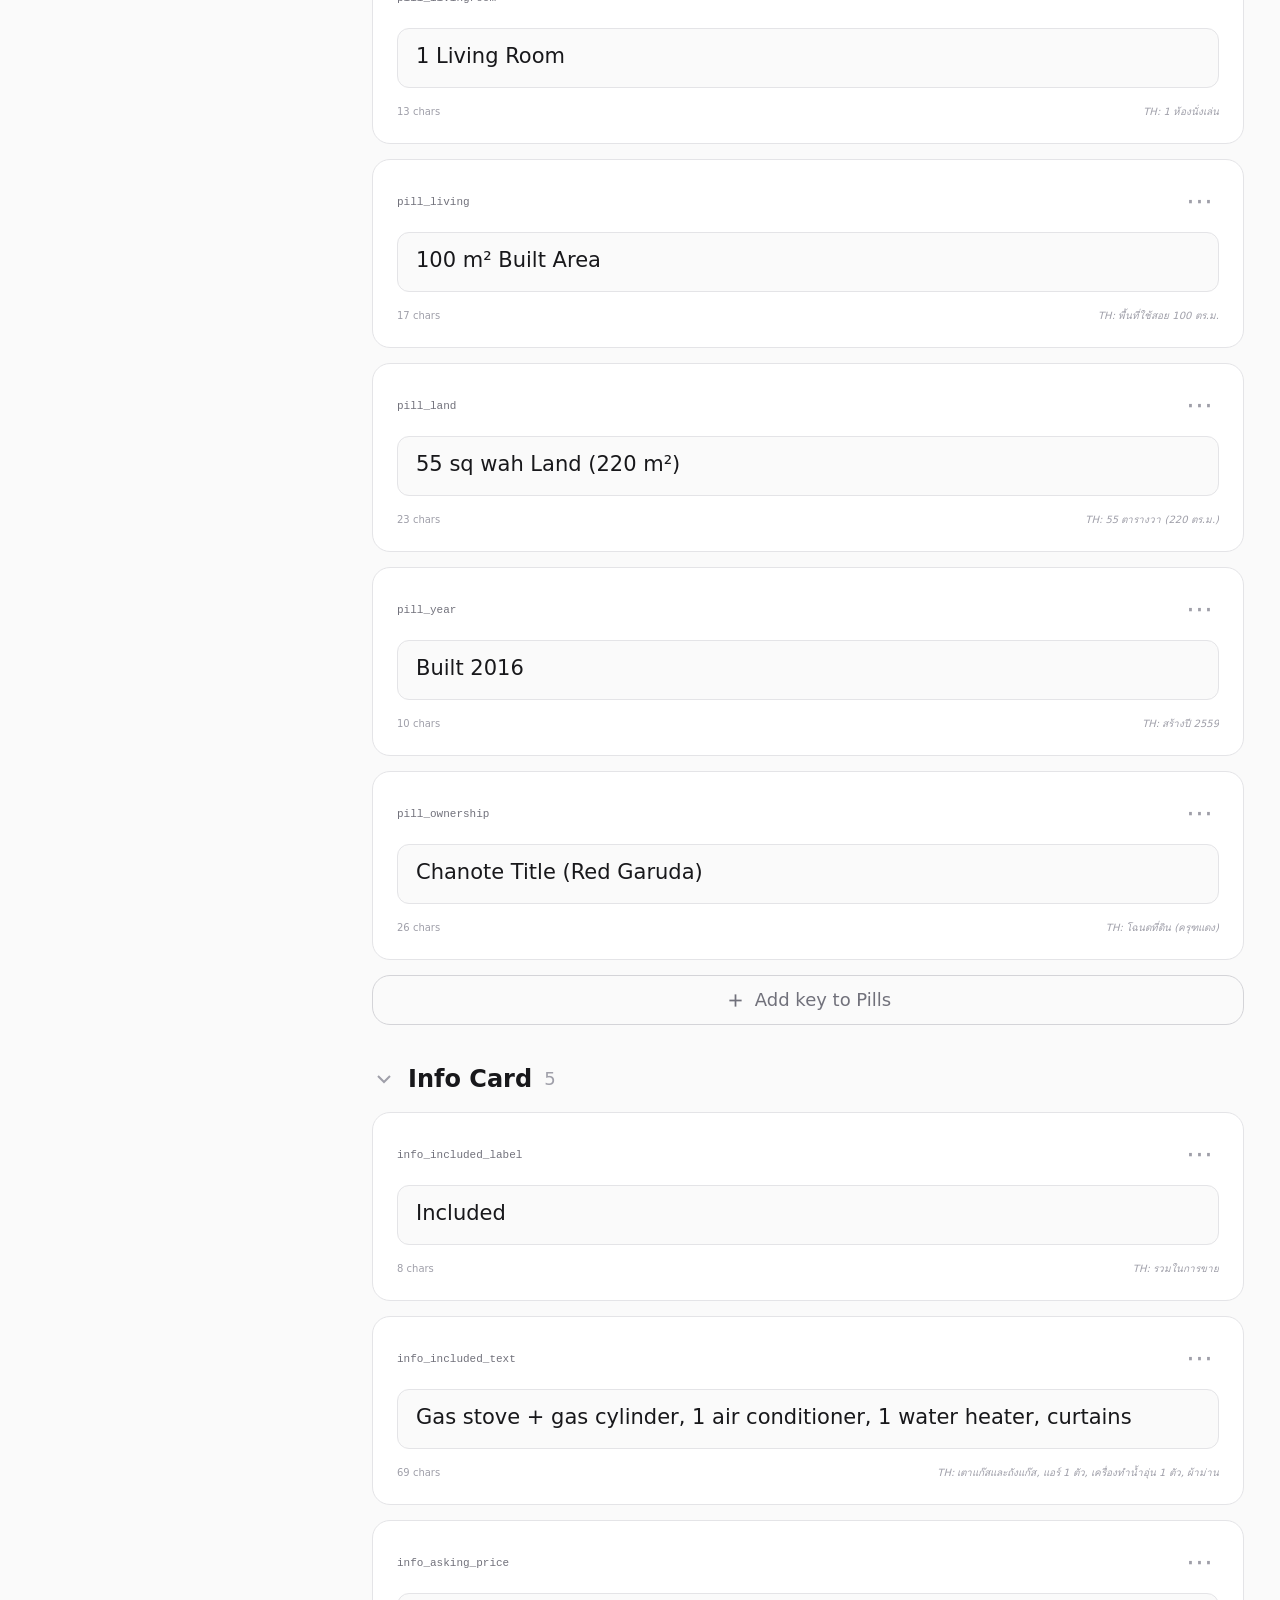
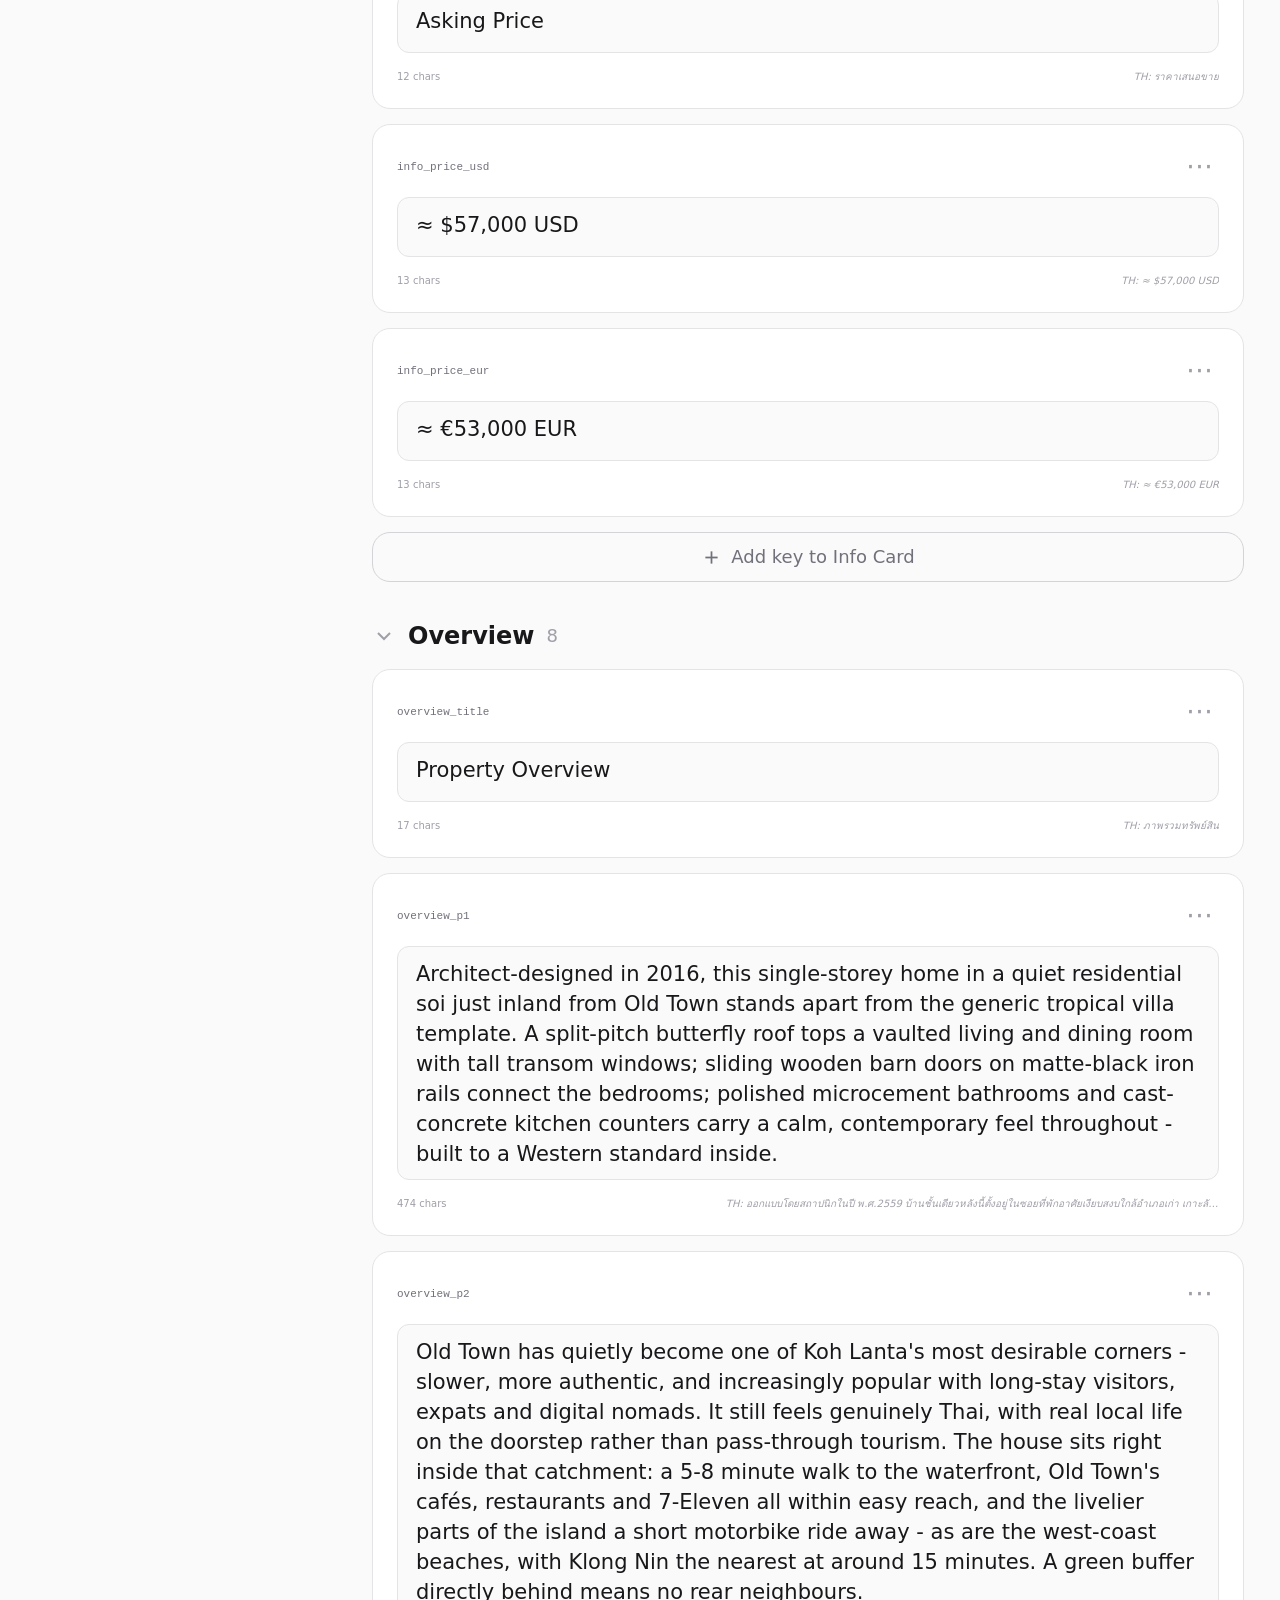
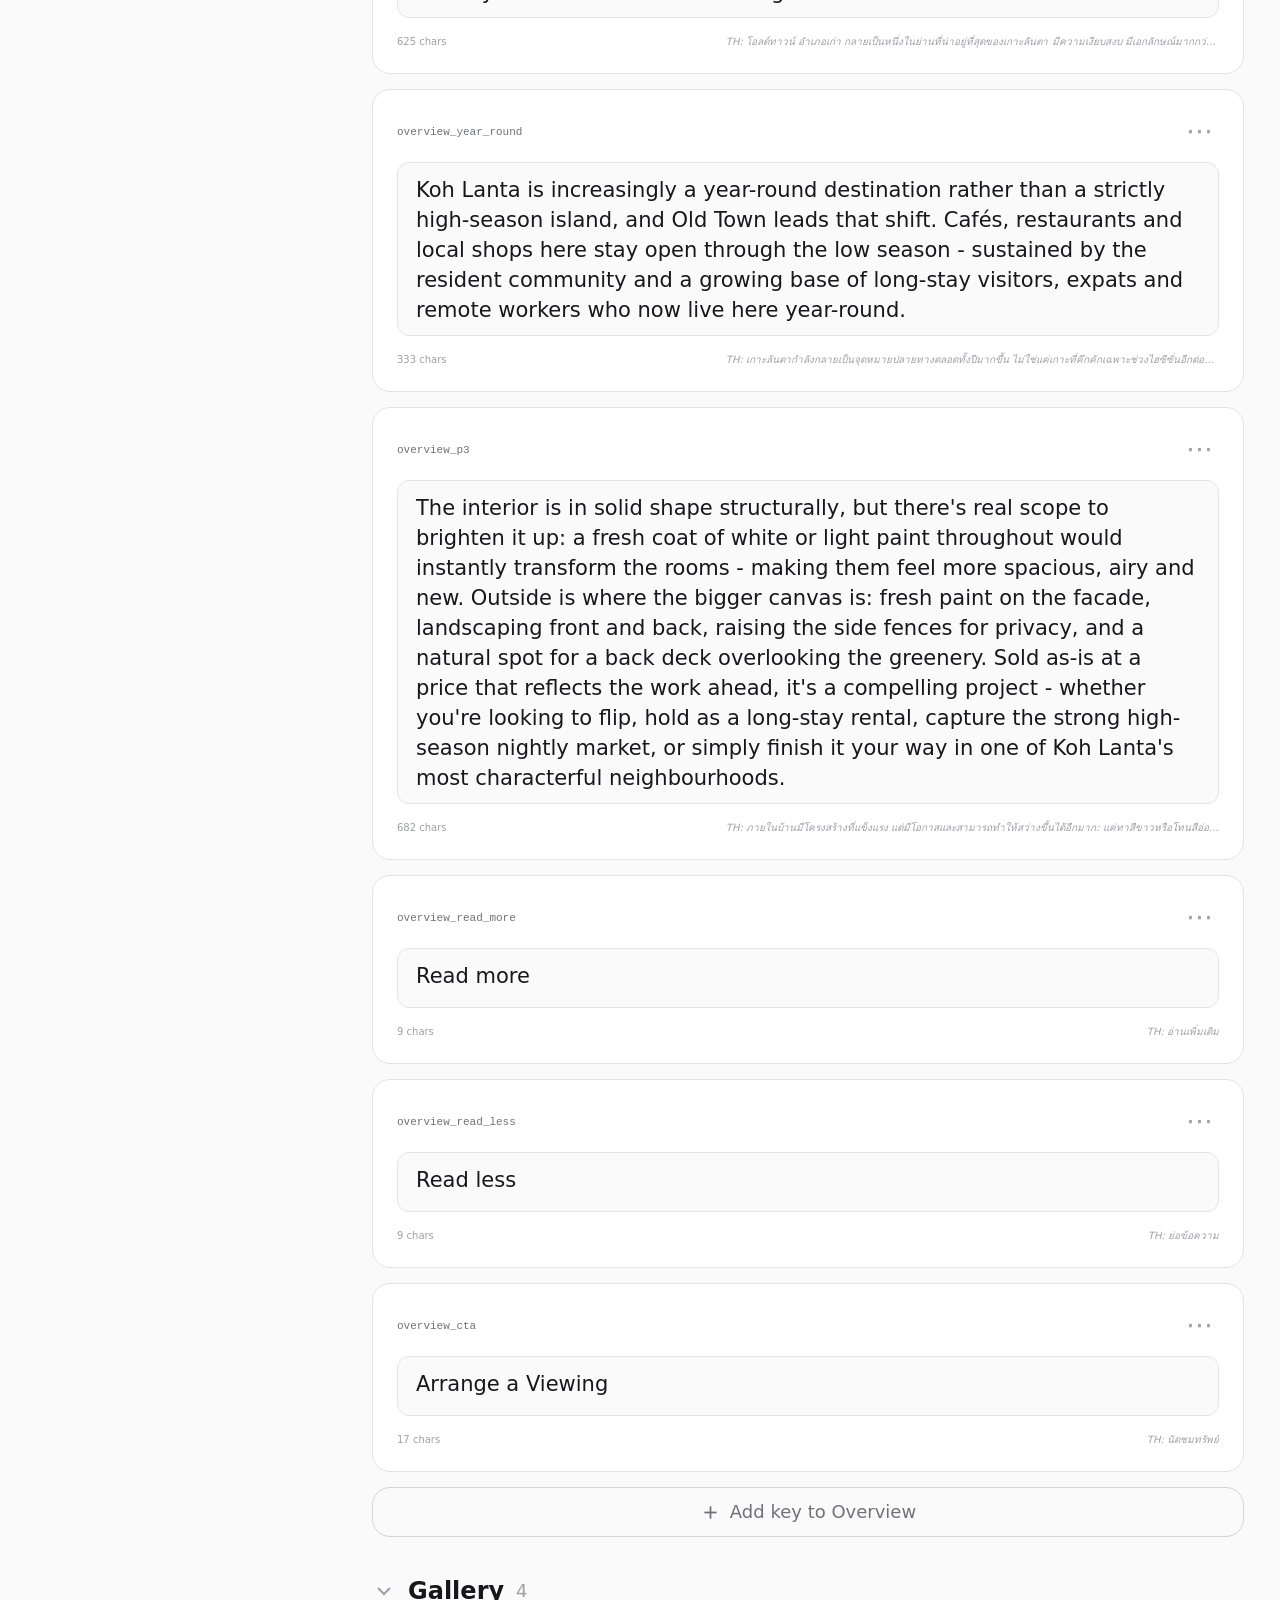
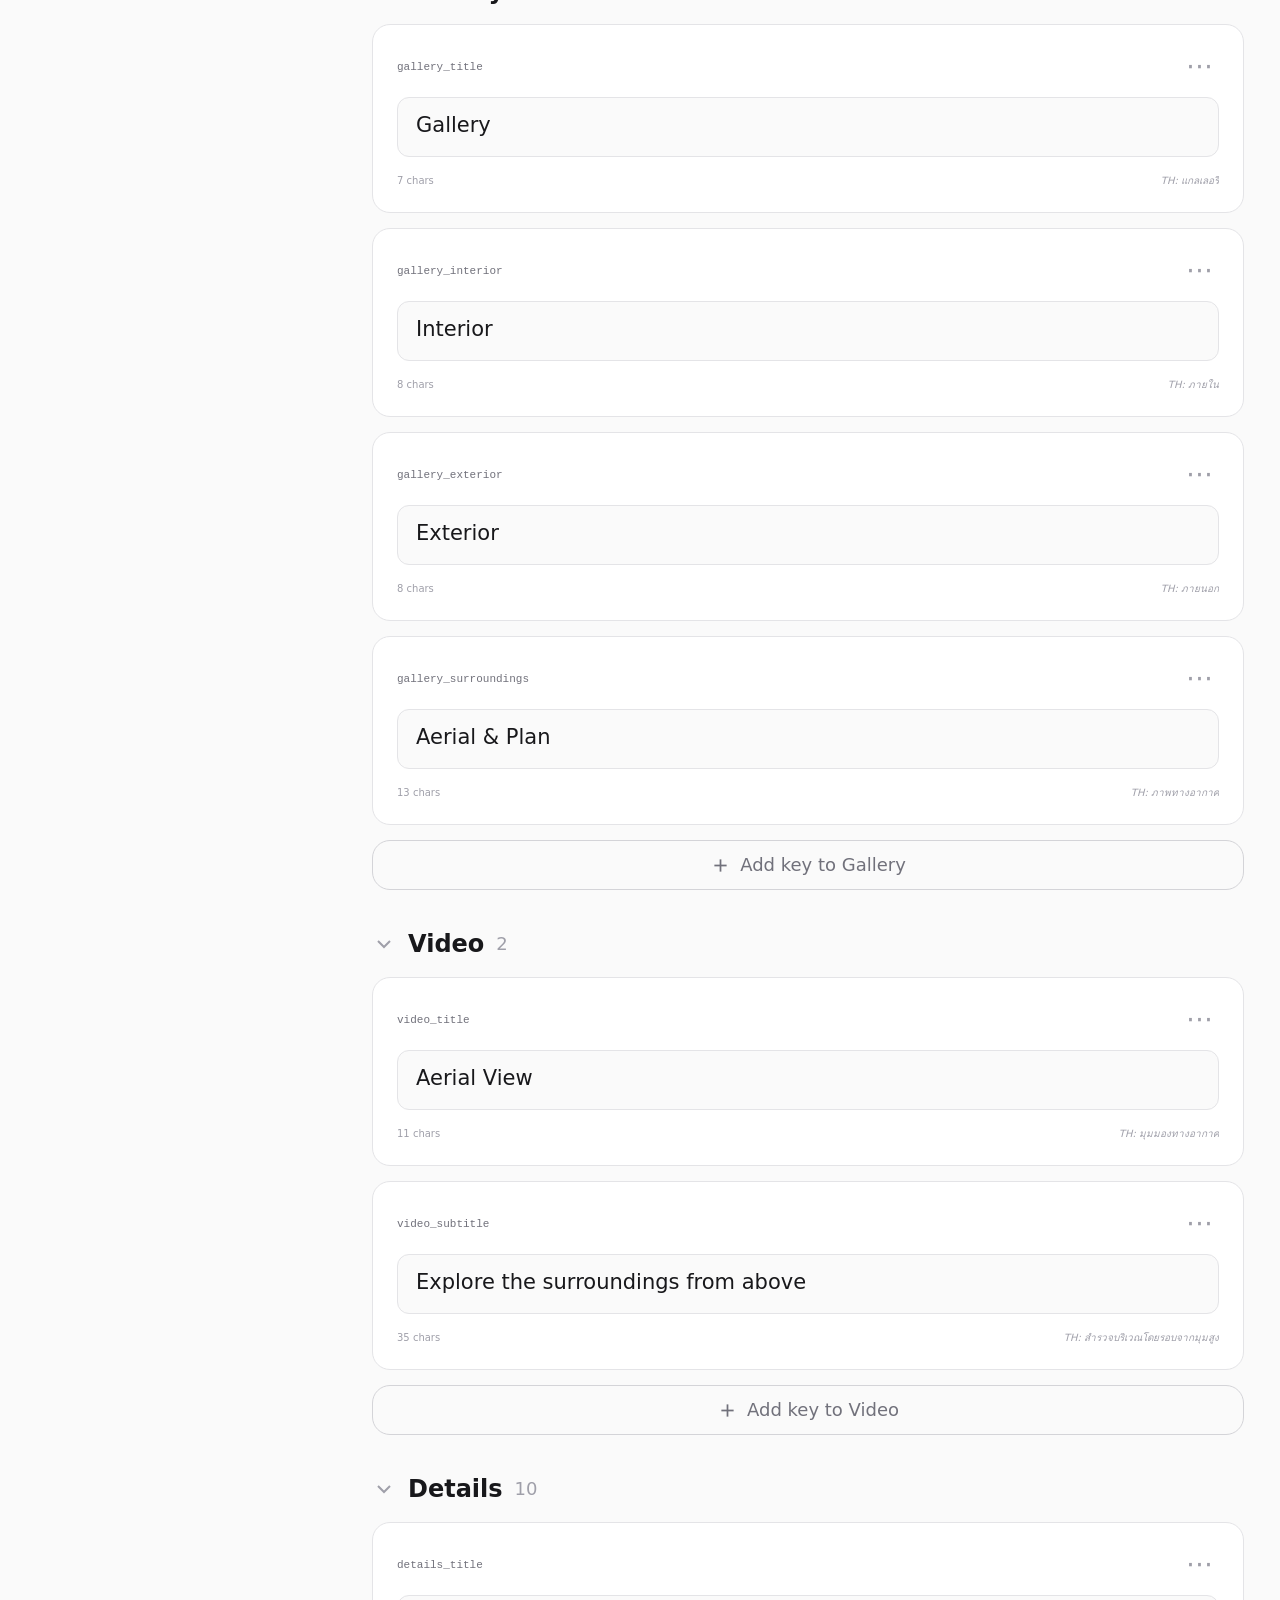
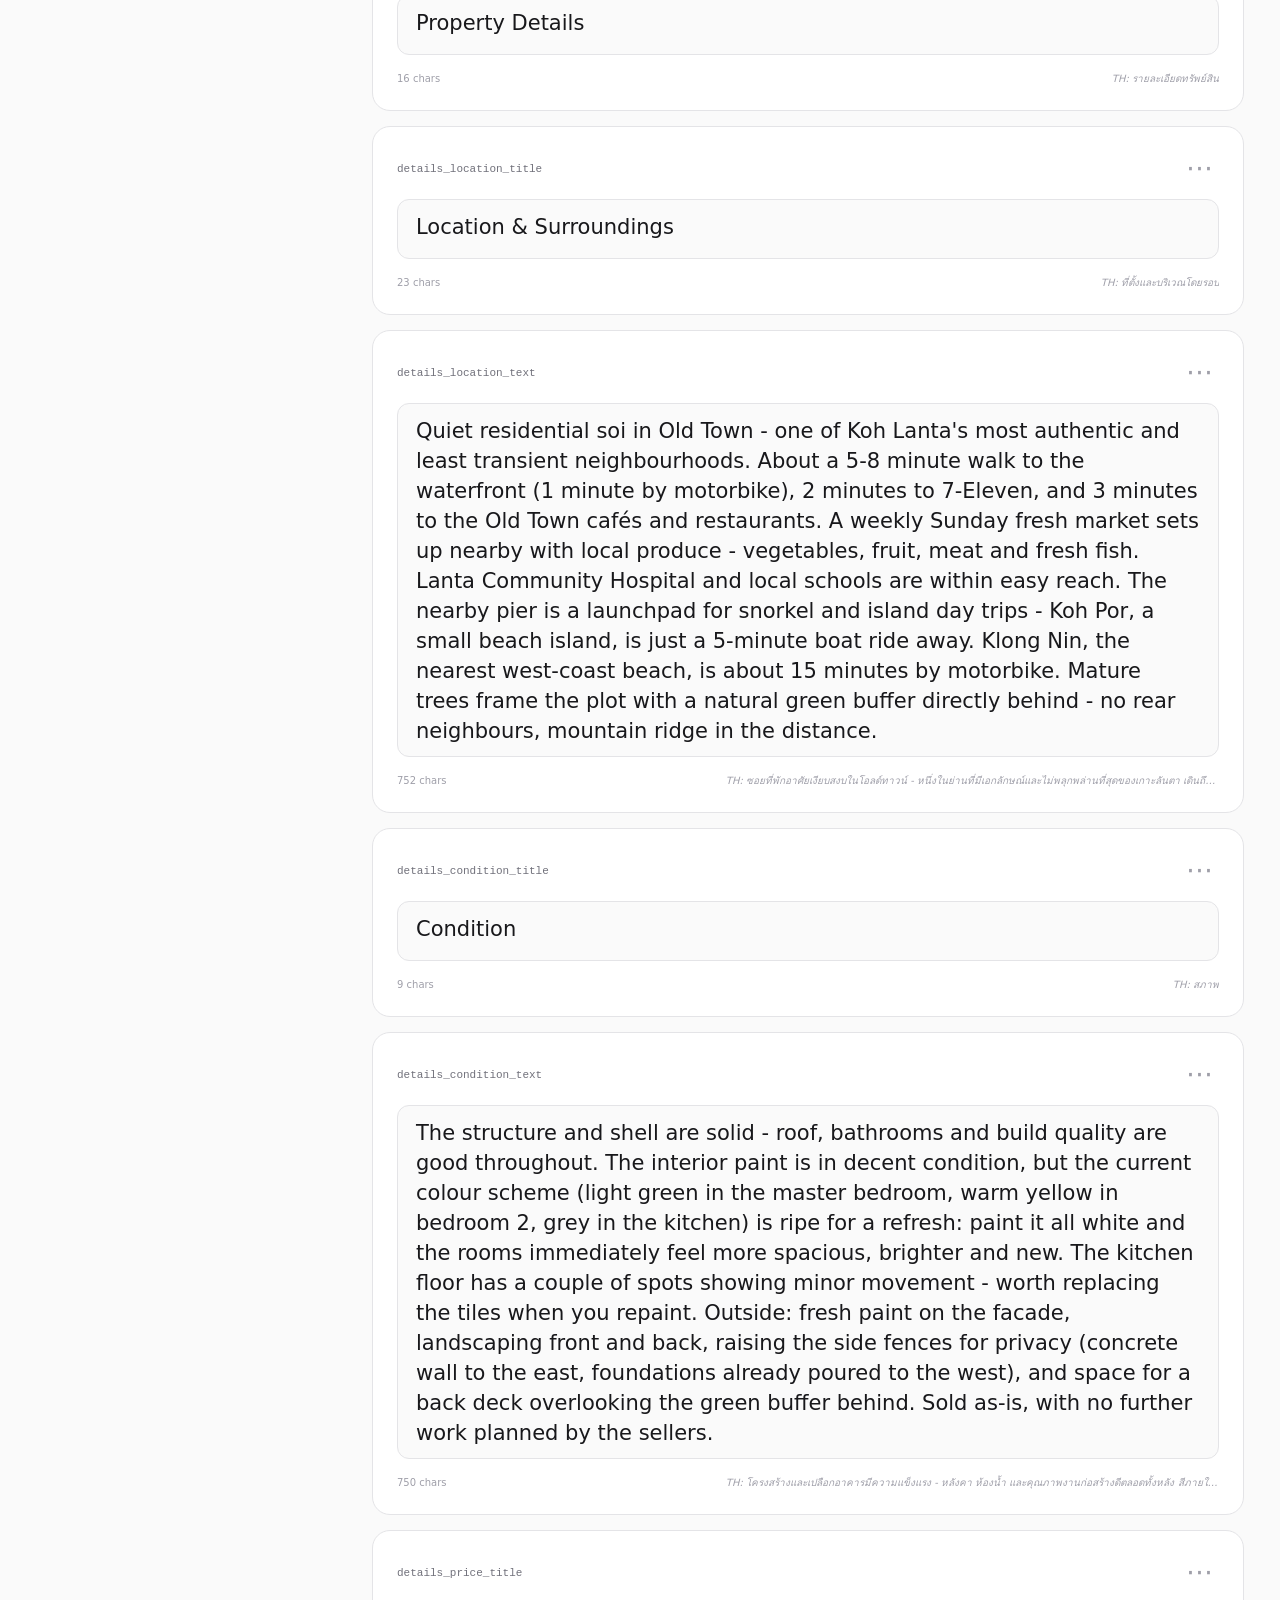
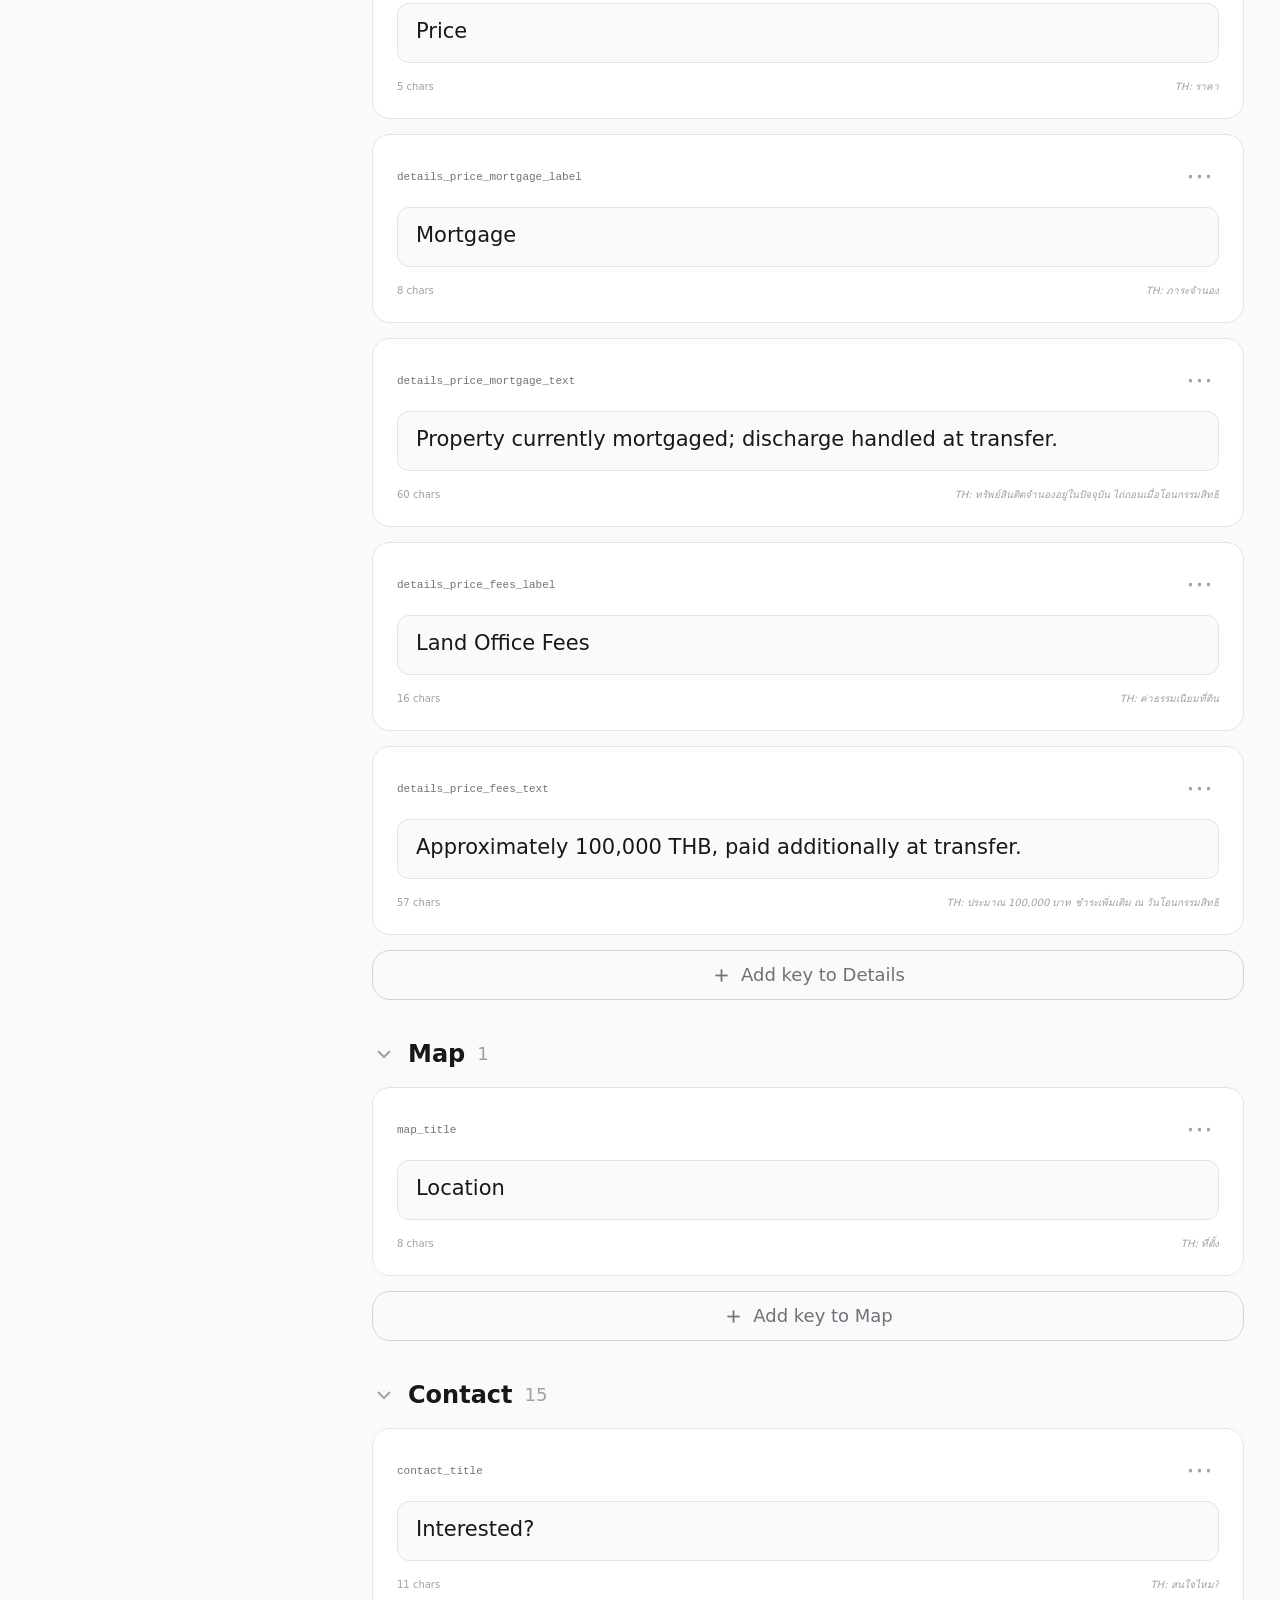
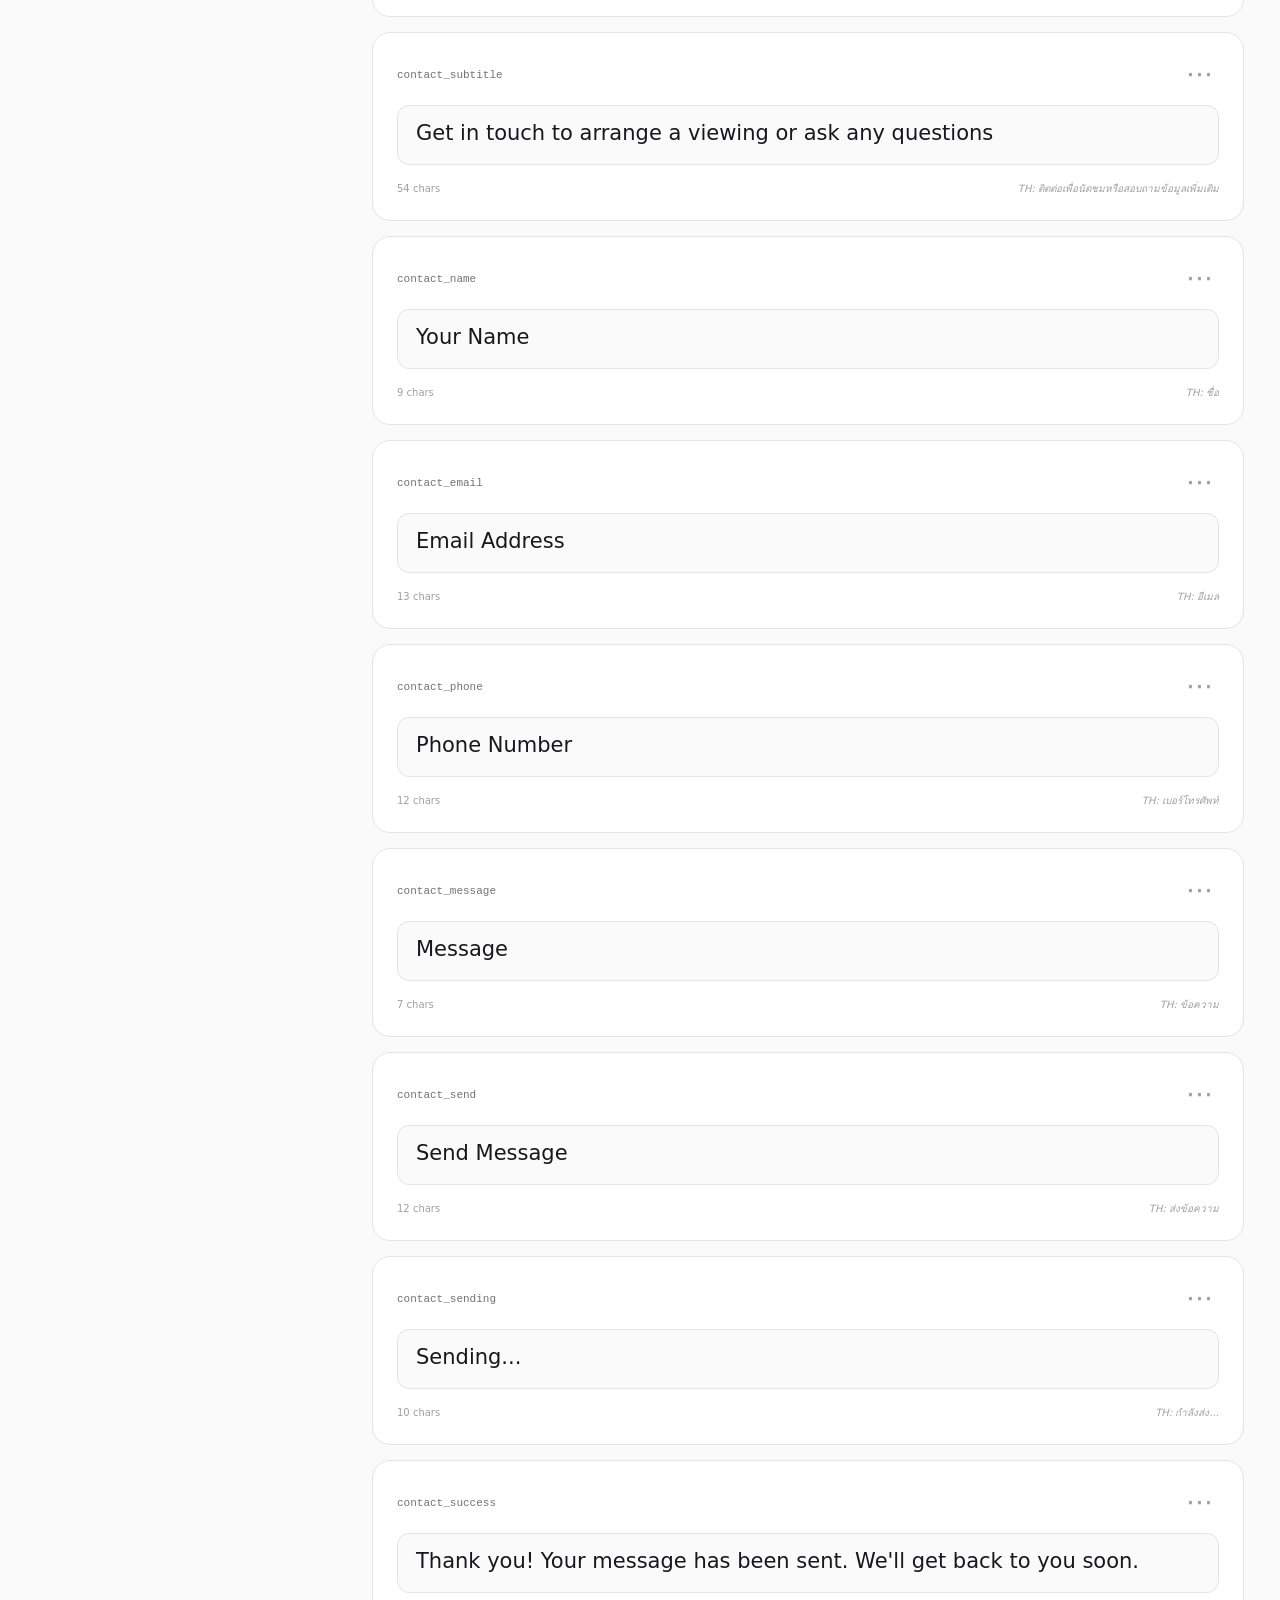
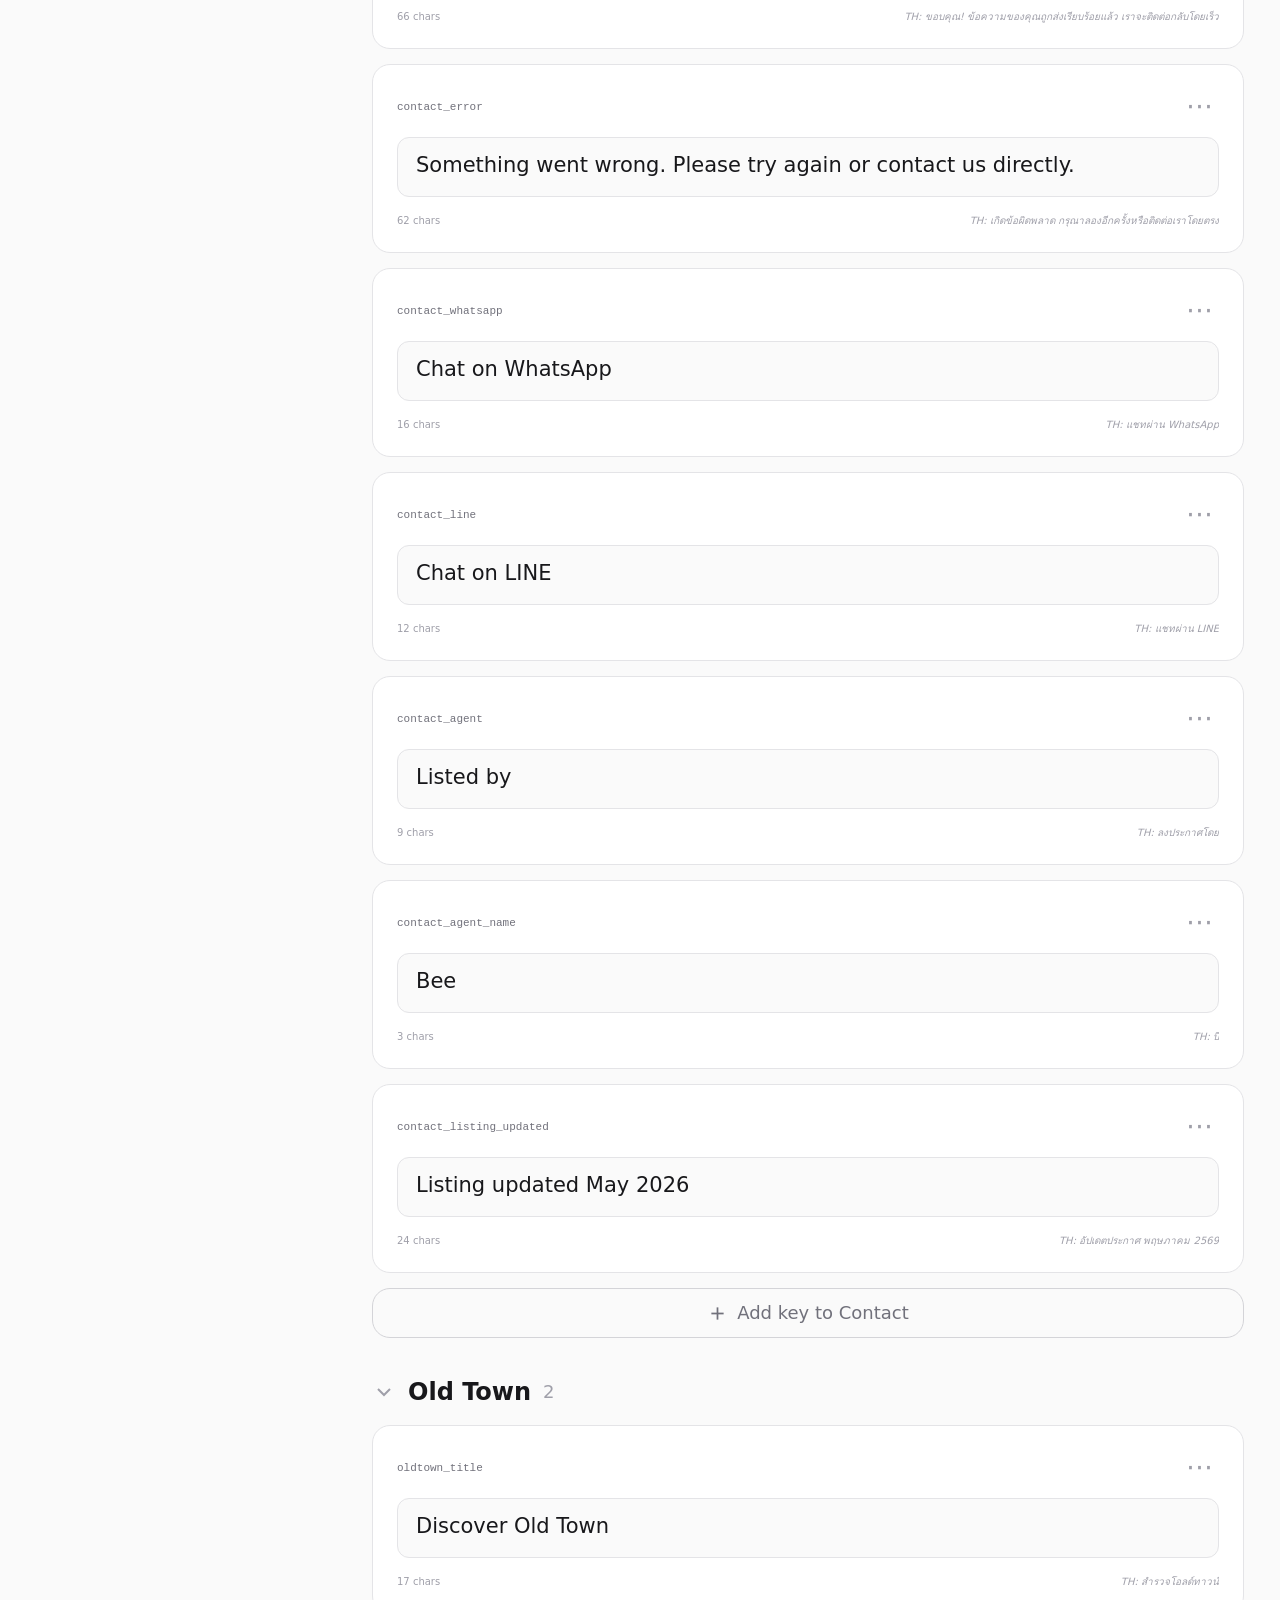
==== commit ae2c897e: "feat(ot265): add Swedish language support Implement Swedish localization for the property overview, " ====
--- a/json-edit/index.html
+++ b/json-edit/index.html
@@ -141,6 +141,10 @@
           <button @click="$store.editor.setLang('th')" :class="$store.editor.activeLang === 'th' ? 'bg-zinc-900 dark:bg-white text-white dark:text-zinc-900' : 'hover:bg-zinc-200 dark:hover:bg-zinc-800 text-zinc-600 dark:text-zinc-400'" class="px-3 py-1.5 text-sm font-medium rounded-md transition flex items-center gap-2">
             ภาษาไทย
             <span x-show="$store.editor.dirtyCount('th') > 0" class="bg-amber-500 text-white text-[10px] px-1.5 rounded-full" x-text="$store.editor.dirtyCount('th')"></span>
+          </button>
+          <button @click="$store.editor.setLang('sv')" :class="$store.editor.activeLang === 'sv' ? 'bg-zinc-900 dark:bg-white text-white dark:text-zinc-900' : 'hover:bg-zinc-200 dark:hover:bg-zinc-800 text-zinc-600 dark:text-zinc-400'" class="px-3 py-1.5 text-sm font-medium rounded-md transition flex items-center gap-2">
+            Svenska
+            <span x-show="$store.editor.dirtyCount('sv') > 0" class="bg-amber-500 text-white text-[10px] px-1.5 rounded-full" x-text="$store.editor.dirtyCount('sv')"></span>
           </button>
           <div class="flex-1"></div>
           <div class="text-[11px] text-zinc-500 tabular-nums" x-show="$store.editor.search">
@@ -215,7 +219,7 @@
                     </div>
                   </div>
 
-                  <div x-show="$store.editor.effectiveView() === 'split'" data-split-pair class="grid grid-cols-1 md:grid-cols-2 gap-3">
+                  <div x-show="$store.editor.effectiveView() === 'split'" data-split-pair class="grid grid-cols-1 md:grid-cols-3 gap-3">
                     <div>
                       <div class="flex items-center justify-between mb-1">
                         <label class="text-[10px] text-zinc-500 uppercase tracking-wider font-medium">EN</label>
@@ -231,6 +235,14 @@
                       </div>
                       <textarea x-model="$store.editor.data.th[key]" @input="$store.editor.autoGrow($el); $store.editor.touchEdit()" @focus="$store.editor.beginEdit(key, 'th')" @blur="$store.editor.endEdit()" x-init="$nextTick(() => $store.editor.autoGrow($el))" class="w-full px-3 py-2 text-sm rounded-lg bg-zinc-50 dark:bg-zinc-950 border border-zinc-200 dark:border-zinc-800 focus:outline-none focus:ring-2 focus:ring-amber-500/30 focus:border-amber-500/40 resize-none font-sans" rows="1" dir="auto"></textarea>
                       <div class="text-[10px] text-zinc-400 mt-1 tabular-nums" x-text="(($store.editor.data.th[key] || '').length) + ' chars'"></div>
+                    </div>
+                    <div>
+                      <div class="flex items-center justify-between mb-1">
+                        <label class="text-[10px] text-zinc-500 uppercase tracking-wider font-medium">SV</label>
+                        <span x-show="$store.editor.isDirty(key, 'sv')" class="w-1.5 h-1.5 rounded-full bg-amber-500"></span>
+                      </div>
+                      <textarea x-model="$store.editor.data.sv[key]" @input="$store.editor.autoGrow($el); $store.editor.touchEdit()" @focus="$store.editor.beginEdit(key, 'sv')" @blur="$store.editor.endEdit()" x-init="$nextTick(() => $store.editor.autoGrow($el))" class="w-full px-3 py-2 text-sm rounded-lg bg-zinc-50 dark:bg-zinc-950 border border-zinc-200 dark:border-zinc-800 focus:outline-none focus:ring-2 focus:ring-amber-500/30 focus:border-amber-500/40 resize-none font-sans" rows="1" dir="auto"></textarea>
+                      <div class="text-[10px] text-zinc-400 mt-1 tabular-nums" x-text="(($store.editor.data.sv[key] || '').length) + ' chars'"></div>
                     </div>
                   </div>
 
@@ -249,6 +261,9 @@
                         TH: <span x-text="$store.editor.data.th[key]"></span>
                       </div>
                       <div x-show="$store.editor.activeLang === 'th' && !$store.editor.isMissing(key, 'en')" class="text-[10px] text-zinc-400 truncate max-w-[60%] italic" :title="$store.editor.data.en[key]">
+                        EN: <span x-text="$store.editor.data.en[key]"></span>
+                      </div>
+                      <div x-show="$store.editor.activeLang === 'sv' && !$store.editor.isMissing(key, 'en')" class="text-[10px] text-zinc-400 truncate max-w-[60%] italic" :title="$store.editor.data.en[key]">
                         EN: <span x-text="$store.editor.data.en[key]"></span>
                       </div>
                     </div>
@@ -287,7 +302,7 @@
     <div x-show="$store.editor.search" class="text-center text-[11px] text-zinc-500 dark:text-zinc-400 py-1 border-b border-zinc-200 dark:border-zinc-800">
       <span x-text="$store.editor.totalVisible()"></span> match<span x-show="$store.editor.totalVisible() !== 1">es</span>
     </div>
-    <div class="grid grid-cols-2 divide-x divide-zinc-200 dark:divide-zinc-800">
+    <div class="grid grid-cols-3 divide-x divide-zinc-200 dark:divide-zinc-800">
       <button @click="$store.editor.setLang('en')"
               :class="$store.editor.activeLang === 'en' ? 'bg-amber-500 text-white' : 'text-zinc-700 dark:text-zinc-300 hover:bg-zinc-50 dark:hover:bg-zinc-900'"
               class="py-3 text-sm font-medium flex items-center justify-center gap-2 transition">
@@ -299,6 +314,12 @@
               class="py-3 text-sm font-medium flex items-center justify-center gap-2 transition">
         ภาษาไทย
         <span x-show="$store.editor.dirtyCount('th') > 0" :class="$store.editor.activeLang === 'th' ? 'bg-white/30' : 'bg-amber-500 text-white'" class="text-[10px] px-1.5 py-0.5 rounded-full" x-text="$store.editor.dirtyCount('th')"></span>
+      </button>
+      <button @click="$store.editor.setLang('sv')"
+              :class="$store.editor.activeLang === 'sv' ? 'bg-amber-500 text-white' : 'text-zinc-700 dark:text-zinc-300 hover:bg-zinc-50 dark:hover:bg-zinc-900'"
+              class="py-3 text-sm font-medium flex items-center justify-center gap-2 transition">
+        Svenska
+        <span x-show="$store.editor.dirtyCount('sv') > 0" :class="$store.editor.activeLang === 'sv' ? 'bg-white/30' : 'bg-amber-500 text-white'" class="text-[10px] px-1.5 py-0.5 rounded-full" x-text="$store.editor.dirtyCount('sv')"></span>
       </button>
     </div>
   </div>
--- a/json-edit/css/style.css
+++ b/json-edit/css/style.css
@@ -1,2 +1,2 @@
 /*! tailwindcss v4.3.0 | MIT License | https://tailwindcss.com */
-@layer properties{@supports (((-webkit-hyphens:none)) and (not (margin-trim:inline))) or ((-moz-orient:inline) and (not (color:rgb(from red r g b)))){*,:before,:after,::backdrop{--tw-translate-x:0;--tw-translate-y:0;--tw-translate-z:0;--tw-rotate-x:initial;--tw-rotate-y:initial;--tw-rotate-z:initial;--tw-skew-x:initial;--tw-skew-y:initial;--tw-space-y-reverse:0;--tw-divide-x-reverse:0;--tw-border-style:solid;--tw-gradient-position:initial;--tw-gradient-from:#0000;--tw-gradient-via:#0000;--tw-gradient-to:#0000;--tw-gradient-stops:initial;--tw-gradient-via-stops:initial;--tw-gradient-from-position:0%;--tw-gradient-via-position:50%;--tw-gradient-to-position:100%;--tw-leading:initial;--tw-font-weight:initial;--tw-tracking:initial;--tw-ordinal:initial;--tw-slashed-zero:initial;--tw-numeric-figure:initial;--tw-numeric-spacing:initial;--tw-numeric-fraction:initial;--tw-shadow:0 0 #0000;--tw-shadow-color:initial;--tw-shadow-alpha:100%;--tw-inset-shadow:0 0 #0000;--tw-inset-shadow-color:initial;--tw-inset-shadow-alpha:100%;--tw-ring-color:initial;--tw-ring-shadow:0 0 #0000;--tw-inset-ring-color:initial;--tw-inset-ring-shadow:0 0 #0000;--tw-ring-inset:initial;--tw-ring-offset-width:0px;--tw-ring-offset-color:#fff;--tw-ring-offset-shadow:0 0 #0000;--tw-blur:initial;--tw-brightness:initial;--tw-contrast:initial;--tw-grayscale:initial;--tw-hue-rotate:initial;--tw-invert:initial;--tw-opacity:initial;--tw-saturate:initial;--tw-sepia:initial;--tw-drop-shadow:initial;--tw-drop-shadow-color:initial;--tw-drop-shadow-alpha:100%;--tw-drop-shadow-size:initial;--tw-backdrop-blur:initial;--tw-backdrop-brightness:initial;--tw-backdrop-contrast:initial;--tw-backdrop-grayscale:initial;--tw-backdrop-hue-rotate:initial;--tw-backdrop-invert:initial;--tw-backdrop-opacity:initial;--tw-backdrop-saturate:initial;--tw-backdrop-sepia:initial;--tw-ease:initial;--tw-scale-x:1;--tw-scale-y:1;--tw-scale-z:1}}}@layer theme{:root,:host{--font-sans:ui-sans-serif, system-ui, -apple-system, "Segoe UI", Roboto, "Helvetica Neue", Arial, sans-serif;--font-mono:ui-monospace, "SF Mono", Menlo, Monaco, Consolas, "Liberation Mono", "Courier New", monospace;--color-red-50:oklch(97.1% .013 17.38);--color-red-700:oklch(50.5% .213 27.518);--color-amber-50:oklch(98.7% .022 95.277);--color-amber-100:oklch(96.2% .059 95.617);--color-amber-200:oklch(92.4% .12 95.746);--color-amber-300:oklch(87.9% .169 91.605);--color-amber-500:oklch(76.9% .188 70.08);--color-amber-600:oklch(66.6% .179 58.318);--color-amber-800:oklch(47.3% .137 46.201);--color-green-50:oklch(98.2% .018 155.826);--color-green-700:oklch(52.7% .154 150.069);--color-emerald-50:oklch(97.9% .021 166.113);--color-emerald-200:oklch(90.5% .093 164.15);--color-emerald-400:oklch(76.5% .177 163.223);--color-emerald-500:oklch(69.6% .17 162.48);--color-emerald-600:oklch(59.6% .145 163.225);--color-emerald-900:oklch(37.8% .077 168.94);--color-emerald-950:oklch(26.2% .051 172.552);--color-rose-50:oklch(96.9% .015 12.422);--color-rose-200:oklch(89.2% .058 10.001);--color-rose-400:oklch(71.2% .194 13.428);--color-rose-500:oklch(64.5% .246 16.439);--color-rose-600:oklch(58.6% .253 17.585);--color-rose-900:oklch(41% .159 10.272);--color-rose-950:oklch(27.1% .105 12.094);--color-zinc-50:oklch(98.5% 0 0);--color-zinc-100:oklch(96.7% .001 286.375);--color-zinc-200:oklch(92% .004 286.32);--color-zinc-300:oklch(87.1% .006 286.286);--color-zinc-400:oklch(70.5% .015 286.067);--color-zinc-500:oklch(55.2% .016 285.938);--color-zinc-600:oklch(44.2% .017 285.786);--color-zinc-700:oklch(37% .013 285.805);--color-zinc-800:oklch(27.4% .006 286.033);--color-zinc-900:oklch(21% .006 285.885);--color-zinc-950:oklch(14.1% .005 285.823);--color-black:#000;--color-white:#fff;--spacing:.25rem;--container-md:28rem;--container-lg:32rem;--container-3xl:48rem;--container-5xl:64rem;--container-6xl:72rem;--text-xs:.75rem;--text-xs--line-height:calc(1 / .75);--text-sm:.875rem;--text-sm--line-height:calc(1.25 / .875);--text-base:1rem;--text-base--line-height:calc(1.5 / 1);--text-lg:1.125rem;--text-lg--line-height:calc(1.75 / 1.125);--text-xl:1.25rem;--text-xl--line-height:calc(1.75 / 1.25);--text-2xl:1.5rem;--text-2xl--line-height:calc(2 / 1.5);--text-3xl:1.875rem;--text-3xl--line-height:calc(2.25 / 1.875);--text-4xl:2.25rem;--text-4xl--line-height:calc(2.5 / 2.25);--text-5xl:3rem;--text-5xl--line-height:1;--text-7xl:4.5rem;--text-7xl--line-height:1;--font-weight-light:300;--font-weight-medium:500;--font-weight-semibold:600;--font-weight-bold:700;--tracking-tight:-.025em;--tracking-wide:.025em;--tracking-wider:.05em;--tracking-widest:.1em;--leading-tight:1.25;--leading-snug:1.375;--leading-relaxed:1.625;--radius-md:.375rem;--radius-lg:.5rem;--radius-xl:.75rem;--radius-2xl:1rem;--ease-out:cubic-bezier(0, 0, .2, 1);--ease-in-out:cubic-bezier(.4, 0, .2, 1);--animate-spin:spin 1s linear infinite;--blur-sm:8px;--blur-md:12px;--default-transition-duration:.15s;--default-transition-timing-function:cubic-bezier(.4, 0, .2, 1);--default-font-family:var(--font-sans);--default-mono-font-family:var(--font-mono)}}@layer base{*,:after,:before,::backdrop{box-sizing:border-box;border:0 solid;margin:0;padding:0}::file-selector-button{box-sizing:border-box;border:0 solid;margin:0;padding:0}html,:host{-webkit-text-size-adjust:100%;tab-size:4;line-height:1.5;font-family:var(--default-font-family,ui-sans-serif, system-ui, sans-serif, "Apple Color Emoji", "Segoe UI Emoji", "Segoe UI Symbol", "Noto Color Emoji");font-feature-settings:var(--default-font-feature-settings,normal);font-variation-settings:var(--default-font-variation-settings,normal);-webkit-tap-highlight-color:transparent}hr{height:0;color:inherit;border-top-width:1px}abbr:where([title]){-webkit-text-decoration:underline dotted;text-decoration:underline dotted}h1,h2,h3,h4,h5,h6{font-size:inherit;font-weight:inherit}a{color:inherit;-webkit-text-decoration:inherit;-webkit-text-decoration:inherit;-webkit-text-decoration:inherit;text-decoration:inherit}b,strong{font-weight:bolder}code,kbd,samp,pre{font-family:var(--default-mono-font-family,ui-monospace, SFMono-Regular, Menlo, Monaco, Consolas, "Liberation Mono", "Courier New", monospace);font-feature-settings:var(--default-mono-font-feature-settings,normal);font-variation-settings:var(--default-mono-font-variation-settings,normal);font-size:1em}small{font-size:80%}sub,sup{vertical-align:baseline;font-size:75%;line-height:0;position:relative}sub{bottom:-.25em}sup{top:-.5em}table{text-indent:0;border-color:inherit;border-collapse:collapse}:-moz-focusring{outline:auto}progress{vertical-align:baseline}summary{display:list-item}ol,ul,menu{list-style:none}img,svg,video,canvas,audio,iframe,embed,object{vertical-align:middle;display:block}img,video{max-width:100%;height:auto}button,input,select,optgroup,textarea{font:inherit;font-feature-settings:inherit;font-variation-settings:inherit;letter-spacing:inherit;color:inherit;opacity:1;background-color:#0000;border-radius:0}::file-selector-button{font:inherit;font-feature-settings:inherit;font-variation-settings:inherit;letter-spacing:inherit;color:inherit;opacity:1;background-color:#0000;border-radius:0}:where(select:is([multiple],[size])) optgroup{font-weight:bolder}:where(select:is([multiple],[size])) optgroup option{padding-inline-start:20px}::file-selector-button{margin-inline-end:4px}::placeholder{opacity:1}@supports (not ((-webkit-appearance:-apple-pay-button))) or (contain-intrinsic-size:1px){::placeholder{color:currentColor}@supports (color:color-mix(in lab, red, red)){::placeholder{color:color-mix(in oklab, currentcolor 50%, transparent)}}}textarea{resize:vertical}::-webkit-search-decoration{-webkit-appearance:none}::-webkit-date-and-time-value{min-height:1lh;text-align:inherit}::-webkit-datetime-edit{display:inline-flex}::-webkit-datetime-edit-fields-wrapper{padding:0}::-webkit-datetime-edit{padding-block:0}::-webkit-datetime-edit-year-field{padding-block:0}::-webkit-datetime-edit-month-field{padding-block:0}::-webkit-datetime-edit-day-field{padding-block:0}::-webkit-datetime-edit-hour-field{padding-block:0}::-webkit-datetime-edit-minute-field{padding-block:0}::-webkit-datetime-edit-second-field{padding-block:0}::-webkit-datetime-edit-millisecond-field{padding-block:0}::-webkit-datetime-edit-meridiem-field{padding-block:0}::-webkit-calendar-picker-indicator{line-height:1}:-moz-ui-invalid{box-shadow:none}button,input:where([type=button],[type=reset],[type=submit]){appearance:button}::file-selector-button{appearance:button}::-webkit-inner-spin-button{height:auto}::-webkit-outer-spin-button{height:auto}[hidden]:where(:not([hidden=until-found])){display:none!important}}@layer components;@layer utilities{.pointer-events-auto{pointer-events:auto}.pointer-events-none{pointer-events:none}.collapse{visibility:collapse}.visible{visibility:visible}.\!absolute{position:absolute!important}.absolute{position:absolute}.fixed{position:fixed}.relative{position:relative}.static{position:static}.sticky{position:sticky}.inset-0{inset:calc(var(--spacing) * 0)}.inset-y-0{inset-block:calc(var(--spacing) * 0)}.\!-top-full{top:-100%!important}.top-0{top:calc(var(--spacing) * 0)}.top-1\/2{top:50%}.top-4{top:calc(var(--spacing) * 4)}.top-\[57px\]{top:57px}.right-2{right:calc(var(--spacing) * 2)}.right-3{right:calc(var(--spacing) * 3)}.right-4{right:calc(var(--spacing) * 4)}.right-6{right:calc(var(--spacing) * 6)}.bottom-4{bottom:calc(var(--spacing) * 4)}.bottom-6{bottom:calc(var(--spacing) * 6)}.bottom-8{bottom:calc(var(--spacing) * 8)}.\!-left-full{left:-100%!important}.left-0{left:calc(var(--spacing) * 0)}.left-1\/2{left:50%}.left-3{left:calc(var(--spacing) * 3)}.z-10{z-index:10}.z-20{z-index:20}.z-30{z-index:30}.z-40{z-index:40}.z-50{z-index:50}.container{width:100%}@media (min-width:40rem){.container{max-width:40rem}}@media (min-width:48rem){.container{max-width:48rem}}@media (min-width:64rem){.container{max-width:64rem}}@media (min-width:80rem){.container{max-width:80rem}}@media (min-width:96rem){.container{max-width:96rem}}.mx-auto{margin-inline:auto}.-mt-14{margin-top:calc(var(--spacing) * -14)}.mt-0\.5{margin-top:calc(var(--spacing) * .5)}.mt-1{margin-top:calc(var(--spacing) * 1)}.mt-2{margin-top:calc(var(--spacing) * 2)}.mt-3{margin-top:calc(var(--spacing) * 3)}.mt-4{margin-top:calc(var(--spacing) * 4)}.mt-6{margin-top:calc(var(--spacing) * 6)}.mt-10{margin-top:calc(var(--spacing) * 10)}.mb-1{margin-bottom:calc(var(--spacing) * 1)}.mb-2{margin-bottom:calc(var(--spacing) * 2)}.mb-2\.5{margin-bottom:calc(var(--spacing) * 2.5)}.mb-3{margin-bottom:calc(var(--spacing) * 3)}.mb-4{margin-bottom:calc(var(--spacing) * 4)}.mb-6{margin-bottom:calc(var(--spacing) * 6)}.mb-8{margin-bottom:calc(var(--spacing) * 8)}.-ml-1{margin-left:calc(var(--spacing) * -1)}.ml-1{margin-left:calc(var(--spacing) * 1)}.block{display:block}.flex{display:flex}.grid{display:grid}.hidden{display:none}.inline{display:inline}.inline-block{display:inline-block}.inline-flex{display:inline-flex}.aspect-\[4\/3\]{aspect-ratio:4/3}.\!h-0{height:calc(var(--spacing) * 0)!important}.h-1\.5{height:calc(var(--spacing) * 1.5)}.h-3{height:calc(var(--spacing) * 3)}.h-3\.5{height:calc(var(--spacing) * 3.5)}.h-4{height:calc(var(--spacing) * 4)}.h-5{height:calc(var(--spacing) * 5)}.h-6{height:calc(var(--spacing) * 6)}.h-7{height:calc(var(--spacing) * 7)}.h-8{height:calc(var(--spacing) * 8)}.h-9{height:calc(var(--spacing) * 9)}.h-10{height:calc(var(--spacing) * 10)}.h-full{height:100%}.h-px{height:1px}.max-h-\[85vh\]{max-height:85vh}.min-h-screen{min-height:100vh}.\!w-0{width:calc(var(--spacing) * 0)!important}.w-1\.5{width:calc(var(--spacing) * 1.5)}.w-3{width:calc(var(--spacing) * 3)}.w-3\.5{width:calc(var(--spacing) * 3.5)}.w-4{width:calc(var(--spacing) * 4)}.w-5{width:calc(var(--spacing) * 5)}.w-6{width:calc(var(--spacing) * 6)}.w-7{width:calc(var(--spacing) * 7)}.w-8{width:calc(var(--spacing) * 8)}.w-10{width:calc(var(--spacing) * 10)}.w-16{width:calc(var(--spacing) * 16)}.w-64{width:calc(var(--spacing) * 64)}.w-auto{width:auto}.w-full{width:100%}.max-w-3xl{max-width:var(--container-3xl)}.max-w-5xl{max-width:var(--container-5xl)}.max-w-6xl{max-width:var(--container-6xl)}.max-w-\[60\%\]{max-width:60%}.max-w-\[1900px\]{max-width:1900px}.max-w-lg{max-width:var(--container-lg)}.max-w-md{max-width:var(--container-md)}.min-w-0{min-width:calc(var(--spacing) * 0)}.flex-1{flex:1}.flex-shrink-0,.shrink-0{flex-shrink:0}.-translate-x-1\/2{--tw-translate-x:calc(calc(1 / 2 * 100%) * -1);translate:var(--tw-translate-x) var(--tw-translate-y)}.-translate-x-full{--tw-translate-x:-100%;translate:var(--tw-translate-x) var(--tw-translate-y)}.translate-x-0{--tw-translate-x:calc(var(--spacing) * 0);translate:var(--tw-translate-x) var(--tw-translate-y)}.-translate-y-1\/2{--tw-translate-y:calc(calc(1 / 2 * 100%) * -1);translate:var(--tw-translate-x) var(--tw-translate-y)}.-rotate-90{rotate:-90deg}.transform{transform:var(--tw-rotate-x,) var(--tw-rotate-y,) var(--tw-rotate-z,) var(--tw-skew-x,) var(--tw-skew-y,)}.animate-spin{animation:var(--animate-spin)}.cursor-not-allowed{cursor:not-allowed}.cursor-pointer{cursor:pointer}.resize{resize:both}.resize-none{resize:none}.scroll-mt-32{scroll-margin-top:calc(var(--spacing) * 32)}.grid-cols-1{grid-template-columns:repeat(1,minmax(0,1fr))}.grid-cols-2{grid-template-columns:repeat(2,minmax(0,1fr))}.flex-col{flex-direction:column}.flex-wrap{flex-wrap:wrap}.place-items-center{place-items:center}.items-center{align-items:center}.justify-between{justify-content:space-between}.justify-center{justify-content:center}.justify-end{justify-content:flex-end}.gap-0\.5{gap:calc(var(--spacing) * .5)}.gap-1{gap:calc(var(--spacing) * 1)}.gap-1\.5{gap:calc(var(--spacing) * 1.5)}.gap-2{gap:calc(var(--spacing) * 2)}.gap-2\.5{gap:calc(var(--spacing) * 2.5)}.gap-3{gap:calc(var(--spacing) * 3)}.gap-5{gap:calc(var(--spacing) * 5)}.gap-6{gap:calc(var(--spacing) * 6)}.gap-12{gap:calc(var(--spacing) * 12)}:where(.space-y-1>:not(:last-child)){--tw-space-y-reverse:0;margin-block-start:calc(calc(var(--spacing) * 1) * var(--tw-space-y-reverse));margin-block-end:calc(calc(var(--spacing) * 1) * calc(1 - var(--tw-space-y-reverse)))}:where(.space-y-1\.5>:not(:last-child)){--tw-space-y-reverse:0;margin-block-start:calc(calc(var(--spacing) * 1.5) * var(--tw-space-y-reverse));margin-block-end:calc(calc(var(--spacing) * 1.5) * calc(1 - var(--tw-space-y-reverse)))}:where(.space-y-2\.5>:not(:last-child)){--tw-space-y-reverse:0;margin-block-start:calc(calc(var(--spacing) * 2.5) * var(--tw-space-y-reverse));margin-block-end:calc(calc(var(--spacing) * 2.5) * calc(1 - var(--tw-space-y-reverse)))}:where(.space-y-3>:not(:last-child)){--tw-space-y-reverse:0;margin-block-start:calc(calc(var(--spacing) * 3) * var(--tw-space-y-reverse));margin-block-end:calc(calc(var(--spacing) * 3) * calc(1 - var(--tw-space-y-reverse)))}:where(.space-y-3\.5>:not(:last-child)){--tw-space-y-reverse:0;margin-block-start:calc(calc(var(--spacing) * 3.5) * var(--tw-space-y-reverse));margin-block-end:calc(calc(var(--spacing) * 3.5) * calc(1 - var(--tw-space-y-reverse)))}:where(.space-y-4>:not(:last-child)){--tw-space-y-reverse:0;margin-block-start:calc(calc(var(--spacing) * 4) * var(--tw-space-y-reverse));margin-block-end:calc(calc(var(--spacing) * 4) * calc(1 - var(--tw-space-y-reverse)))}:where(.space-y-6>:not(:last-child)){--tw-space-y-reverse:0;margin-block-start:calc(calc(var(--spacing) * 6) * var(--tw-space-y-reverse));margin-block-end:calc(calc(var(--spacing) * 6) * calc(1 - var(--tw-space-y-reverse)))}.gap-x-3{column-gap:calc(var(--spacing) * 3)}.gap-x-4{column-gap:calc(var(--spacing) * 4)}.gap-y-1\.5{row-gap:calc(var(--spacing) * 1.5)}.gap-y-2{row-gap:calc(var(--spacing) * 2)}:where(.divide-x>:not(:last-child)){--tw-divide-x-reverse:0;border-inline-style:var(--tw-border-style);border-inline-start-width:calc(1px * var(--tw-divide-x-reverse));border-inline-end-width:calc(1px * calc(1 - var(--tw-divide-x-reverse)))}:where(.divide-zinc-200>:not(:last-child)){border-color:var(--color-zinc-200)}.truncate{text-overflow:ellipsis;white-space:nowrap;overflow:hidden}.overflow-hidden{overflow:hidden}.overflow-y-auto{overflow-y:auto}.rounded{border-radius:.25rem}.rounded-2xl{border-radius:var(--radius-2xl)}.rounded-full{border-radius:3.40282e38px}.rounded-lg{border-radius:var(--radius-lg)}.rounded-md{border-radius:var(--radius-md)}.rounded-xl{border-radius:var(--radius-xl)}.border{border-style:var(--tw-border-style);border-width:1px}.border-2{border-style:var(--tw-border-style);border-width:2px}.border-t{border-top-style:var(--tw-border-style);border-top-width:1px}.border-t-2{border-top-style:var(--tw-border-style);border-top-width:2px}.border-r{border-right-style:var(--tw-border-style);border-right-width:1px}.border-b{border-bottom-style:var(--tw-border-style);border-bottom-width:1px}.border-amber-300{border-color:var(--color-amber-300)}.border-transparent{border-color:#0000}.border-white\/10{border-color:#ffffff1a}@supports (color:color-mix(in lab, red, red)){.border-white\/10{border-color:color-mix(in oklab, var(--color-white) 10%, transparent)}}.border-white\/20{border-color:#fff3}@supports (color:color-mix(in lab, red, red)){.border-white\/20{border-color:color-mix(in oklab, var(--color-white) 20%, transparent)}}.border-zinc-200{border-color:var(--color-zinc-200)}.border-zinc-300{border-color:var(--color-zinc-300)}.border-t-amber-500{border-top-color:var(--color-amber-500)}.bg-\[\#06C755\]{background-color:#06c755}.bg-\[\#25D366\]{background-color:#25d366}.bg-amber-50\/30{background-color:#fffbeb4d}@supports (color:color-mix(in lab, red, red)){.bg-amber-50\/30{background-color:color-mix(in oklab, var(--color-amber-50) 30%, transparent)}}.bg-amber-100{background-color:var(--color-amber-100)}.bg-amber-500{background-color:var(--color-amber-500)}.bg-black\/20{background-color:#0003}@supports (color:color-mix(in lab, red, red)){.bg-black\/20{background-color:color-mix(in oklab, var(--color-black) 20%, transparent)}}.bg-black\/30{background-color:#0000004d}@supports (color:color-mix(in lab, red, red)){.bg-black\/30{background-color:color-mix(in oklab, var(--color-black) 30%, transparent)}}.bg-black\/50{background-color:#00000080}@supports (color:color-mix(in lab, red, red)){.bg-black\/50{background-color:color-mix(in oklab, var(--color-black) 50%, transparent)}}.bg-black\/95{background-color:#000000f2}@supports (color:color-mix(in lab, red, red)){.bg-black\/95{background-color:color-mix(in oklab, var(--color-black) 95%, transparent)}}.bg-emerald-50\/40{background-color:#ecfdf566}@supports (color:color-mix(in lab, red, red)){.bg-emerald-50\/40{background-color:color-mix(in oklab, var(--color-emerald-50) 40%, transparent)}}.bg-emerald-500{background-color:var(--color-emerald-500)}.bg-green-50{background-color:var(--color-green-50)}.bg-red-50{background-color:var(--color-red-50)}.bg-rose-50\/40{background-color:#fff1f266}@supports (color:color-mix(in lab, red, red)){.bg-rose-50\/40{background-color:color-mix(in oklab, var(--color-rose-50) 40%, transparent)}}.bg-rose-500{background-color:var(--color-rose-500)}.bg-white{background-color:var(--color-white)}.bg-white\/80{background-color:#fffc}@supports (color:color-mix(in lab, red, red)){.bg-white\/80{background-color:color-mix(in oklab, var(--color-white) 80%, transparent)}}.bg-zinc-50{background-color:var(--color-zinc-50)}.bg-zinc-50\/90{background-color:#fafafae6}@supports (color:color-mix(in lab, red, red)){.bg-zinc-50\/90{background-color:color-mix(in oklab, var(--color-zinc-50) 90%, transparent)}}.bg-zinc-100{background-color:var(--color-zinc-100)}.bg-zinc-200{background-color:var(--color-zinc-200)}.bg-zinc-800{background-color:var(--color-zinc-800)}.bg-zinc-900{background-color:var(--color-zinc-900)}.bg-gradient-to-b{--tw-gradient-position:to bottom in oklab;background-image:linear-gradient(var(--tw-gradient-stops))}.from-black{--tw-gradient-from:var(--color-black);--tw-gradient-stops:var(--tw-gradient-via-stops,var(--tw-gradient-position), var(--tw-gradient-from) var(--tw-gradient-from-position), var(--tw-gradient-to) var(--tw-gradient-to-position))}.to-transparent{--tw-gradient-to:transparent;--tw-gradient-stops:var(--tw-gradient-via-stops,var(--tw-gradient-position), var(--tw-gradient-from) var(--tw-gradient-from-position), var(--tw-gradient-to) var(--tw-gradient-to-position))}.object-contain{object-fit:contain}.object-cover{object-fit:cover}.p-0\.5{padding:calc(var(--spacing) * .5)}.p-1\.5{padding:calc(var(--spacing) * 1.5)}.p-2{padding:calc(var(--spacing) * 2)}.p-2\.5{padding:calc(var(--spacing) * 2.5)}.p-3{padding:calc(var(--spacing) * 3)}.p-4{padding:calc(var(--spacing) * 4)}.p-6{padding:calc(var(--spacing) * 6)}.px-1{padding-inline:calc(var(--spacing) * 1)}.px-1\.5{padding-inline:calc(var(--spacing) * 1.5)}.px-2{padding-inline:calc(var(--spacing) * 2)}.px-2\.5{padding-inline:calc(var(--spacing) * 2.5)}.px-3{padding-inline:calc(var(--spacing) * 3)}.px-4{padding-inline:calc(var(--spacing) * 4)}.px-5{padding-inline:calc(var(--spacing) * 5)}.px-6{padding-inline:calc(var(--spacing) * 6)}.py-0\.5{padding-block:calc(var(--spacing) * .5)}.py-1{padding-block:calc(var(--spacing) * 1)}.py-1\.5{padding-block:calc(var(--spacing) * 1.5)}.py-2{padding-block:calc(var(--spacing) * 2)}.py-2\.5{padding-block:calc(var(--spacing) * 2.5)}.py-3{padding-block:calc(var(--spacing) * 3)}.py-3\.5{padding-block:calc(var(--spacing) * 3.5)}.py-4{padding-block:calc(var(--spacing) * 4)}.py-5{padding-block:calc(var(--spacing) * 5)}.py-6{padding-block:calc(var(--spacing) * 6)}.py-8{padding-block:calc(var(--spacing) * 8)}.py-12{padding-block:calc(var(--spacing) * 12)}.py-16{padding-block:calc(var(--spacing) * 16)}.pt-3{padding-top:calc(var(--spacing) * 3)}.pt-16{padding-top:calc(var(--spacing) * 16)}.pr-8{padding-right:calc(var(--spacing) * 8)}.pb-2{padding-bottom:calc(var(--spacing) * 2)}.pb-6{padding-bottom:calc(var(--spacing) * 6)}.pb-10{padding-bottom:calc(var(--spacing) * 10)}.pb-16{padding-bottom:calc(var(--spacing) * 16)}.pl-9{padding-left:calc(var(--spacing) * 9)}.text-center{text-align:center}.text-left{text-align:left}.font-mono{font-family:var(--font-mono)}.font-sans{font-family:var(--font-sans)}.text-2xl{font-size:var(--text-2xl);line-height:var(--tw-leading,var(--text-2xl--line-height))}.text-3xl{font-size:var(--text-3xl);line-height:var(--tw-leading,var(--text-3xl--line-height))}.text-4xl{font-size:var(--text-4xl);line-height:var(--tw-leading,var(--text-4xl--line-height))}.text-5xl{font-size:var(--text-5xl);line-height:var(--tw-leading,var(--text-5xl--line-height))}.text-base{font-size:var(--text-base);line-height:var(--tw-leading,var(--text-base--line-height))}.text-lg{font-size:var(--text-lg);line-height:var(--tw-leading,var(--text-lg--line-height))}.text-sm{font-size:var(--text-sm);line-height:var(--tw-leading,var(--text-sm--line-height))}.text-xl{font-size:var(--text-xl);line-height:var(--tw-leading,var(--text-xl--line-height))}.text-xs{font-size:var(--text-xs);line-height:var(--tw-leading,var(--text-xs--line-height))}.text-\[9px\]{font-size:9px}.text-\[10px\]{font-size:10px}.text-\[11px\]{font-size:11px}.leading-none{--tw-leading:1;line-height:1}.leading-relaxed{--tw-leading:var(--leading-relaxed);line-height:var(--leading-relaxed)}.leading-snug{--tw-leading:var(--leading-snug);line-height:var(--leading-snug)}.leading-tight{--tw-leading:var(--leading-tight);line-height:var(--leading-tight)}.font-bold{--tw-font-weight:var(--font-weight-bold);font-weight:var(--font-weight-bold)}.font-light{--tw-font-weight:var(--font-weight-light);font-weight:var(--font-weight-light)}.font-medium{--tw-font-weight:var(--font-weight-medium);font-weight:var(--font-weight-medium)}.font-semibold{--tw-font-weight:var(--font-weight-semibold);font-weight:var(--font-weight-semibold)}.tracking-tight{--tw-tracking:var(--tracking-tight);letter-spacing:var(--tracking-tight)}.tracking-wide{--tw-tracking:var(--tracking-wide);letter-spacing:var(--tracking-wide)}.tracking-wider{--tw-tracking:var(--tracking-wider);letter-spacing:var(--tracking-wider)}.tracking-widest{--tw-tracking:var(--tracking-widest);letter-spacing:var(--tracking-widest)}.break-words{overflow-wrap:break-word}.break-all{word-break:break-all}.whitespace-nowrap{white-space:nowrap}.whitespace-pre-wrap{white-space:pre-wrap}.text-amber-800{color:var(--color-amber-800)}.text-emerald-600{color:var(--color-emerald-600)}.text-emerald-900{color:var(--color-emerald-900)}.text-green-700{color:var(--color-green-700)}.text-red-700{color:var(--color-red-700)}.text-rose-600{color:var(--color-rose-600)}.text-rose-900{color:var(--color-rose-900)}.text-white{color:var(--color-white)}.text-white\/40{color:#fff6}@supports (color:color-mix(in lab, red, red)){.text-white\/40{color:color-mix(in oklab, var(--color-white) 40%, transparent)}}.text-white\/50{color:#ffffff80}@supports (color:color-mix(in lab, red, red)){.text-white\/50{color:color-mix(in oklab, var(--color-white) 50%, transparent)}}.text-white\/60{color:#fff9}@supports (color:color-mix(in lab, red, red)){.text-white\/60{color:color-mix(in oklab, var(--color-white) 60%, transparent)}}.text-white\/80{color:#fffc}@supports (color:color-mix(in lab, red, red)){.text-white\/80{color:color-mix(in oklab, var(--color-white) 80%, transparent)}}.text-zinc-400{color:var(--color-zinc-400)}.text-zinc-500{color:var(--color-zinc-500)}.text-zinc-600{color:var(--color-zinc-600)}.text-zinc-700{color:var(--color-zinc-700)}.text-zinc-900{color:var(--color-zinc-900)}.uppercase{text-transform:uppercase}.italic{font-style:italic}.tabular-nums{--tw-numeric-spacing:tabular-nums;font-variant-numeric:var(--tw-ordinal,) var(--tw-slashed-zero,) var(--tw-numeric-figure,) var(--tw-numeric-spacing,) var(--tw-numeric-fraction,)}.antialiased{-webkit-font-smoothing:antialiased;-moz-osx-font-smoothing:grayscale}.\!opacity-0{opacity:0!important}.opacity-40{opacity:.4}.opacity-90{opacity:.9}.opacity-95{opacity:.95}.shadow-2xl{--tw-shadow:0 25px 50px -12px var(--tw-shadow-color,#00000040);box-shadow:var(--tw-inset-shadow), var(--tw-inset-ring-shadow), var(--tw-ring-offset-shadow), var(--tw-ring-shadow), var(--tw-shadow)}.shadow-lg{--tw-shadow:0 10px 15px -3px var(--tw-shadow-color,#0000001a), 0 4px 6px -4px var(--tw-shadow-color,#0000001a);box-shadow:var(--tw-inset-shadow), var(--tw-inset-ring-shadow), var(--tw-ring-offset-shadow), var(--tw-ring-shadow), var(--tw-shadow)}.shadow-md{--tw-shadow:0 4px 6px -1px var(--tw-shadow-color,#0000001a), 0 2px 4px -2px var(--tw-shadow-color,#0000001a);box-shadow:var(--tw-inset-shadow), var(--tw-inset-ring-shadow), var(--tw-ring-offset-shadow), var(--tw-ring-shadow), var(--tw-shadow)}.shadow-sm{--tw-shadow:0 1px 3px 0 var(--tw-shadow-color,#0000001a), 0 1px 2px -1px var(--tw-shadow-color,#0000001a);box-shadow:var(--tw-inset-shadow), var(--tw-inset-ring-shadow), var(--tw-ring-offset-shadow), var(--tw-ring-shadow), var(--tw-shadow)}.ring-1{--tw-ring-shadow:var(--tw-ring-inset,) 0 0 0 calc(1px + var(--tw-ring-offset-width)) var(--tw-ring-color,currentcolor);box-shadow:var(--tw-inset-shadow), var(--tw-inset-ring-shadow), var(--tw-ring-offset-shadow), var(--tw-ring-shadow), var(--tw-shadow)}.ring-2{--tw-ring-shadow:var(--tw-ring-inset,) 0 0 0 calc(2px + var(--tw-ring-offset-width)) var(--tw-ring-color,currentcolor);box-shadow:var(--tw-inset-shadow), var(--tw-inset-ring-shadow), var(--tw-ring-offset-shadow), var(--tw-ring-shadow), var(--tw-shadow)}.ring-white\/30{--tw-ring-color:#ffffff4d}@supports (color:color-mix(in lab, red, red)){.ring-white\/30{--tw-ring-color:color-mix(in oklab, var(--color-white) 30%, transparent)}}.ring-white\/80{--tw-ring-color:#fffc}@supports (color:color-mix(in lab, red, red)){.ring-white\/80{--tw-ring-color:color-mix(in oklab, var(--color-white) 80%, transparent)}}.blur{--tw-blur:blur(8px);filter:var(--tw-blur,) var(--tw-brightness,) var(--tw-contrast,) var(--tw-grayscale,) var(--tw-hue-rotate,) var(--tw-invert,) var(--tw-saturate,) var(--tw-sepia,) var(--tw-drop-shadow,)}.backdrop-blur{--tw-backdrop-blur:blur(8px);-webkit-backdrop-filter:var(--tw-backdrop-blur,) var(--tw-backdrop-brightness,) var(--tw-backdrop-contrast,) var(--tw-backdrop-grayscale,) var(--tw-backdrop-hue-rotate,) var(--tw-backdrop-invert,) var(--tw-backdrop-opacity,) var(--tw-backdrop-saturate,) var(--tw-backdrop-sepia,);backdrop-filter:var(--tw-backdrop-blur,) var(--tw-backdrop-brightness,) var(--tw-backdrop-contrast,) var(--tw-backdrop-grayscale,) var(--tw-backdrop-hue-rotate,) var(--tw-backdrop-invert,) var(--tw-backdrop-opacity,) var(--tw-backdrop-saturate,) var(--tw-backdrop-sepia,)}.backdrop-blur-md{--tw-backdrop-blur:blur(var(--blur-md));-webkit-backdrop-filter:var(--tw-backdrop-blur,) var(--tw-backdrop-brightness,) var(--tw-backdrop-contrast,) var(--tw-backdrop-grayscale,) var(--tw-backdrop-hue-rotate,) var(--tw-backdrop-invert,) var(--tw-backdrop-opacity,) var(--tw-backdrop-saturate,) var(--tw-backdrop-sepia,);backdrop-filter:var(--tw-backdrop-blur,) var(--tw-backdrop-brightness,) var(--tw-backdrop-contrast,) var(--tw-backdrop-grayscale,) var(--tw-backdrop-hue-rotate,) var(--tw-backdrop-invert,) var(--tw-backdrop-opacity,) var(--tw-backdrop-saturate,) var(--tw-backdrop-sepia,)}.backdrop-blur-sm{--tw-backdrop-blur:blur(var(--blur-sm));-webkit-backdrop-filter:var(--tw-backdrop-blur,) var(--tw-backdrop-brightness,) var(--tw-backdrop-contrast,) var(--tw-backdrop-grayscale,) var(--tw-backdrop-hue-rotate,) var(--tw-backdrop-invert,) var(--tw-backdrop-opacity,) var(--tw-backdrop-saturate,) var(--tw-backdrop-sepia,);backdrop-filter:var(--tw-backdrop-blur,) var(--tw-backdrop-brightness,) var(--tw-backdrop-contrast,) var(--tw-backdrop-grayscale,) var(--tw-backdrop-hue-rotate,) var(--tw-backdrop-invert,) var(--tw-backdrop-opacity,) var(--tw-backdrop-saturate,) var(--tw-backdrop-sepia,)}.transition{transition-property:color,background-color,border-color,outline-color,text-decoration-color,fill,stroke,--tw-gradient-from,--tw-gradient-via,--tw-gradient-to,opacity,box-shadow,transform,translate,scale,rotate,filter,-webkit-backdrop-filter,backdrop-filter,display,content-visibility,overlay,pointer-events;transition-timing-function:var(--tw-ease,var(--default-transition-timing-function));transition-duration:var(--tw-duration,var(--default-transition-duration))}.transition-all{transition-property:all;transition-timing-function:var(--tw-ease,var(--default-transition-timing-function));transition-duration:var(--tw-duration,var(--default-transition-duration))}.transition-colors{transition-property:color,background-color,border-color,outline-color,text-decoration-color,fill,stroke,--tw-gradient-from,--tw-gradient-via,--tw-gradient-to;transition-timing-function:var(--tw-ease,var(--default-transition-timing-function));transition-duration:var(--tw-duration,var(--default-transition-duration))}.transition-opacity{transition-property:opacity;transition-timing-function:var(--tw-ease,var(--default-transition-timing-function));transition-duration:var(--tw-duration,var(--default-transition-duration))}.transition-transform{transition-property:transform,translate,scale,rotate;transition-timing-function:var(--tw-ease,var(--default-transition-timing-function));transition-duration:var(--tw-duration,var(--default-transition-duration))}.ease-in-out{--tw-ease:var(--ease-in-out);transition-timing-function:var(--ease-in-out)}.ease-out{--tw-ease:var(--ease-out);transition-timing-function:var(--ease-out)}.\[hostname\:port\]{hostname:port}.selection\:bg-amber-200 ::selection{background-color:var(--color-amber-200)}.selection\:bg-amber-200::selection{background-color:var(--color-amber-200)}@media (hover:hover){.hover\:scale-105:hover{--tw-scale-x:105%;--tw-scale-y:105%;--tw-scale-z:105%;scale:var(--tw-scale-x) var(--tw-scale-y)}.hover\:border-zinc-200:hover{border-color:var(--color-zinc-200)}.hover\:bg-amber-600:hover{background-color:var(--color-amber-600)}.hover\:bg-white:hover{background-color:var(--color-white)}.hover\:bg-zinc-50:hover{background-color:var(--color-zinc-50)}.hover\:bg-zinc-100:hover{background-color:var(--color-zinc-100)}.hover\:bg-zinc-200:hover{background-color:var(--color-zinc-200)}.hover\:text-white:hover{color:var(--color-white)}.hover\:text-zinc-700:hover{color:var(--color-zinc-700)}.hover\:text-zinc-900:hover{color:var(--color-zinc-900)}.hover\:opacity-90:hover{opacity:.9}}.focus\:border-amber-500\/40:focus{border-color:#f99c0066}@supports (color:color-mix(in lab, red, red)){.focus\:border-amber-500\/40:focus{border-color:color-mix(in oklab, var(--color-amber-500) 40%, transparent)}}.focus\:ring-2:focus{--tw-ring-shadow:var(--tw-ring-inset,) 0 0 0 calc(2px + var(--tw-ring-offset-width)) var(--tw-ring-color,currentcolor);box-shadow:var(--tw-inset-shadow), var(--tw-inset-ring-shadow), var(--tw-ring-offset-shadow), var(--tw-ring-shadow), var(--tw-shadow)}.focus\:ring-amber-500\/30:focus{--tw-ring-color:#f99c004d}@supports (color:color-mix(in lab, red, red)){.focus\:ring-amber-500\/30:focus{--tw-ring-color:color-mix(in oklab, var(--color-amber-500) 30%, transparent)}}.focus\:ring-amber-500\/40:focus{--tw-ring-color:#f99c0066}@supports (color:color-mix(in lab, red, red)){.focus\:ring-amber-500\/40:focus{--tw-ring-color:color-mix(in oklab, var(--color-amber-500) 40%, transparent)}}.focus\:outline-none:focus{--tw-outline-style:none;outline-style:none}.disabled\:opacity-50:disabled{opacity:.5}.disabled\:opacity-60:disabled{opacity:.6}@media (min-width:40rem){.sm\:top-\[49px\]{top:49px}.sm\:block{display:block}.sm\:hidden{display:none}.sm\:gap-3{gap:calc(var(--spacing) * 3)}.sm\:p-4{padding:calc(var(--spacing) * 4)}.sm\:px-4{padding-inline:calc(var(--spacing) * 4)}}@media (min-width:48rem){.md\:block{display:block}.md\:grid-cols-2{grid-template-columns:repeat(2,minmax(0,1fr))}.md\:p-8{padding:calc(var(--spacing) * 8)}.md\:px-8{padding-inline:calc(var(--spacing) * 8)}.md\:py-24{padding-block:calc(var(--spacing) * 24)}.md\:pt-24{padding-top:calc(var(--spacing) * 24)}.md\:pb-24{padding-bottom:calc(var(--spacing) * 24)}.md\:text-2xl{font-size:var(--text-2xl);line-height:var(--tw-leading,var(--text-2xl--line-height))}.md\:text-3xl{font-size:var(--text-3xl);line-height:var(--tw-leading,var(--text-3xl--line-height))}.md\:text-4xl{font-size:var(--text-4xl);line-height:var(--tw-leading,var(--text-4xl--line-height))}.md\:text-5xl{font-size:var(--text-5xl);line-height:var(--tw-leading,var(--text-5xl--line-height))}.md\:text-7xl{font-size:var(--text-7xl);line-height:var(--tw-leading,var(--text-7xl--line-height))}}@media (min-width:64rem){.lg\:relative{position:relative}.lg\:sticky{position:sticky}.lg\:top-\[57px\]{top:57px}.lg\:col-span-2{grid-column:span 2/span 2}.lg\:col-span-3{grid-column:span 3/span 3}.lg\:col-start-3{grid-column-start:3}.lg\:row-start-1{grid-row-start:1}.lg\:row-start-2{grid-row-start:2}.lg\:mt-0{margin-top:calc(var(--spacing) * 0)}.lg\:mt-16{margin-top:calc(var(--spacing) * 16)}.lg\:block{display:block}.lg\:flex{display:flex}.lg\:grid{display:grid}.lg\:hidden{display:none}.lg\:aspect-auto{aspect-ratio:auto}.lg\:h-16{height:calc(var(--spacing) * 16)}.lg\:h-\[calc\(100vh-57px\)\]{height:calc(100vh - 57px)}.lg\:h-screen{height:100vh}.lg\:w-16{width:calc(var(--spacing) * 16)}.lg\:w-56{width:calc(var(--spacing) * 56)}.lg\:translate-x-0{--tw-translate-x:calc(var(--spacing) * 0);translate:var(--tw-translate-x) var(--tw-translate-y)}.lg\:grid-cols-3{grid-template-columns:repeat(3,minmax(0,1fr))}.lg\:items-start{align-items:flex-start}.lg\:self-start{align-self:flex-start}.lg\:rounded-2xl{border-radius:var(--radius-2xl)}.lg\:bg-transparent{background-color:#0000}.lg\:px-6{padding-inline:calc(var(--spacing) * 6)}.lg\:py-16{padding-block:calc(var(--spacing) * 16)}.lg\:pt-0{padding-top:calc(var(--spacing) * 0)}.lg\:pr-16{padding-right:calc(var(--spacing) * 16)}.lg\:pb-0{padding-bottom:calc(var(--spacing) * 0)}}:where(.dark\:divide-zinc-800:where(.dark,.dark *)>:not(:last-child)){border-color:var(--color-zinc-800)}.dark\:border-amber-500\/40:where(.dark,.dark *){border-color:#f99c0066}@supports (color:color-mix(in lab, red, red)){.dark\:border-amber-500\/40:where(.dark,.dark *){border-color:color-mix(in oklab, var(--color-amber-500) 40%, transparent)}}.dark\:border-zinc-700:where(.dark,.dark *){border-color:var(--color-zinc-700)}.dark\:border-zinc-800:where(.dark,.dark *){border-color:var(--color-zinc-800)}.dark\:bg-amber-500\/5:where(.dark,.dark *){background-color:#f99c000d}@supports (color:color-mix(in lab, red, red)){.dark\:bg-amber-500\/5:where(.dark,.dark *){background-color:color-mix(in oklab, var(--color-amber-500) 5%, transparent)}}.dark\:bg-amber-500\/15:where(.dark,.dark *){background-color:#f99c0026}@supports (color:color-mix(in lab, red, red)){.dark\:bg-amber-500\/15:where(.dark,.dark *){background-color:color-mix(in oklab, var(--color-amber-500) 15%, transparent)}}.dark\:bg-emerald-950\/20:where(.dark,.dark *){background-color:#002c2233}@supports (color:color-mix(in lab, red, red)){.dark\:bg-emerald-950\/20:where(.dark,.dark *){background-color:color-mix(in oklab, var(--color-emerald-950) 20%, transparent)}}.dark\:bg-rose-950\/20:where(.dark,.dark *){background-color:#4d021833}@supports (color:color-mix(in lab, red, red)){.dark\:bg-rose-950\/20:where(.dark,.dark *){background-color:color-mix(in oklab, var(--color-rose-950) 20%, transparent)}}.dark\:bg-white:where(.dark,.dark *){background-color:var(--color-white)}.dark\:bg-zinc-700:where(.dark,.dark *){background-color:var(--color-zinc-700)}.dark\:bg-zinc-800:where(.dark,.dark *){background-color:var(--color-zinc-800)}.dark\:bg-zinc-900:where(.dark,.dark *){background-color:var(--color-zinc-900)}.dark\:bg-zinc-950:where(.dark,.dark *){background-color:var(--color-zinc-950)}.dark\:bg-zinc-950\/80:where(.dark,.dark *){background-color:#09090bcc}@supports (color:color-mix(in lab, red, red)){.dark\:bg-zinc-950\/80:where(.dark,.dark *){background-color:color-mix(in oklab, var(--color-zinc-950) 80%, transparent)}}.dark\:bg-zinc-950\/90:where(.dark,.dark *){background-color:#09090be6}@supports (color:color-mix(in lab, red, red)){.dark\:bg-zinc-950\/90:where(.dark,.dark *){background-color:color-mix(in oklab, var(--color-zinc-950) 90%, transparent)}}.dark\:text-amber-300:where(.dark,.dark *){color:var(--color-amber-300)}.dark\:text-emerald-200:where(.dark,.dark *){color:var(--color-emerald-200)}.dark\:text-emerald-400:where(.dark,.dark *){color:var(--color-emerald-400)}.dark\:text-rose-200:where(.dark,.dark *){color:var(--color-rose-200)}.dark\:text-rose-400:where(.dark,.dark *){color:var(--color-rose-400)}.dark\:text-zinc-100:where(.dark,.dark *){color:var(--color-zinc-100)}.dark\:text-zinc-300:where(.dark,.dark *){color:var(--color-zinc-300)}.dark\:text-zinc-400:where(.dark,.dark *){color:var(--color-zinc-400)}.dark\:text-zinc-900:where(.dark,.dark *){color:var(--color-zinc-900)}.dark\:selection\:bg-amber-500\/30:where(.dark,.dark *) ::selection{background-color:#f99c004d}@supports (color:color-mix(in lab, red, red)){.dark\:selection\:bg-amber-500\/30:where(.dark,.dark *) ::selection{background-color:color-mix(in oklab, var(--color-amber-500) 30%, transparent)}}.dark\:selection\:bg-amber-500\/30:where(.dark,.dark *)::selection{background-color:#f99c004d}@supports (color:color-mix(in lab, red, red)){.dark\:selection\:bg-amber-500\/30:where(.dark,.dark *)::selection{background-color:color-mix(in oklab, var(--color-amber-500) 30%, transparent)}}@media (hover:hover){.dark\:hover\:border-zinc-800:where(.dark,.dark *):hover{border-color:var(--color-zinc-800)}.dark\:hover\:bg-zinc-800:where(.dark,.dark *):hover{background-color:var(--color-zinc-800)}.dark\:hover\:bg-zinc-900:where(.dark,.dark *):hover{background-color:var(--color-zinc-900)}.dark\:hover\:bg-zinc-950:where(.dark,.dark *):hover{background-color:var(--color-zinc-950)}.dark\:hover\:text-zinc-100:where(.dark,.dark *):hover{color:var(--color-zinc-100)}.dark\:hover\:text-zinc-200:where(.dark,.dark *):hover{color:var(--color-zinc-200)}}}[x-cloak]{display:none!important}textarea{field-sizing:content;min-height:2.5rem}@property --tw-translate-x{syntax:"*";inherits:false;initial-value:0}@property --tw-translate-y{syntax:"*";inherits:false;initial-value:0}@property --tw-translate-z{syntax:"*";inherits:false;initial-value:0}@property --tw-rotate-x{syntax:"*";inherits:false}@property --tw-rotate-y{syntax:"*";inherits:false}@property --tw-rotate-z{syntax:"*";inherits:false}@property --tw-skew-x{syntax:"*";inherits:false}@property --tw-skew-y{syntax:"*";inherits:false}@property --tw-space-y-reverse{syntax:"*";inherits:false;initial-value:0}@property --tw-divide-x-reverse{syntax:"*";inherits:false;initial-value:0}@property --tw-border-style{syntax:"*";inherits:false;initial-value:solid}@property --tw-gradient-position{syntax:"*";inherits:false}@property --tw-gradient-from{syntax:"<color>";inherits:false;initial-value:#0000}@property --tw-gradient-via{syntax:"<color>";inherits:false;initial-value:#0000}@property --tw-gradient-to{syntax:"<color>";inherits:false;initial-value:#0000}@property --tw-gradient-stops{syntax:"*";inherits:false}@property --tw-gradient-via-stops{syntax:"*";inherits:false}@property --tw-gradient-from-position{syntax:"<length-percentage>";inherits:false;initial-value:0%}@property --tw-gradient-via-position{syntax:"<length-percentage>";inherits:false;initial-value:50%}@property --tw-gradient-to-position{syntax:"<length-percentage>";inherits:false;initial-value:100%}@property --tw-leading{syntax:"*";inherits:false}@property --tw-font-weight{syntax:"*";inherits:false}@property --tw-tracking{syntax:"*";inherits:false}@property --tw-ordinal{syntax:"*";inherits:false}@property --tw-slashed-zero{syntax:"*";inherits:false}@property --tw-numeric-figure{syntax:"*";inherits:false}@property --tw-numeric-spacing{syntax:"*";inherits:false}@property --tw-numeric-fraction{syntax:"*";inherits:false}@property --tw-shadow{syntax:"*";inherits:false;initial-value:0 0 #0000}@property --tw-shadow-color{syntax:"*";inherits:false}@property --tw-shadow-alpha{syntax:"<percentage>";inherits:false;initial-value:100%}@property --tw-inset-shadow{syntax:"*";inherits:false;initial-value:0 0 #0000}@property --tw-inset-shadow-color{syntax:"*";inherits:false}@property --tw-inset-shadow-alpha{syntax:"<percentage>";inherits:false;initial-value:100%}@property --tw-ring-color{syntax:"*";inherits:false}@property --tw-ring-shadow{syntax:"*";inherits:false;initial-value:0 0 #0000}@property --tw-inset-ring-color{syntax:"*";inherits:false}@property --tw-inset-ring-shadow{syntax:"*";inherits:false;initial-value:0 0 #0000}@property --tw-ring-inset{syntax:"*";inherits:false}@property --tw-ring-offset-width{syntax:"<length>";inherits:false;initial-value:0}@property --tw-ring-offset-color{syntax:"*";inherits:false;initial-value:#fff}@property --tw-ring-offset-shadow{syntax:"*";inherits:false;initial-value:0 0 #0000}@property --tw-blur{syntax:"*";inherits:false}@property --tw-brightness{syntax:"*";inherits:false}@property --tw-contrast{syntax:"*";inherits:false}@property --tw-grayscale{syntax:"*";inherits:false}@property --tw-hue-rotate{syntax:"*";inherits:false}@property --tw-invert{syntax:"*";inherits:false}@property --tw-opacity{syntax:"*";inherits:false}@property --tw-saturate{syntax:"*";inherits:false}@property --tw-sepia{syntax:"*";inherits:false}@property --tw-drop-shadow{syntax:"*";inherits:false}@property --tw-drop-shadow-color{syntax:"*";inherits:false}@property --tw-drop-shadow-alpha{syntax:"<percentage>";inherits:false;initial-value:100%}@property --tw-drop-shadow-size{syntax:"*";inherits:false}@property --tw-backdrop-blur{syntax:"*";inherits:false}@property --tw-backdrop-brightness{syntax:"*";inherits:false}@property --tw-backdrop-contrast{syntax:"*";inherits:false}@property --tw-backdrop-grayscale{syntax:"*";inherits:false}@property --tw-backdrop-hue-rotate{syntax:"*";inherits:false}@property --tw-backdrop-invert{syntax:"*";inherits:false}@property --tw-backdrop-opacity{syntax:"*";inherits:false}@property --tw-backdrop-saturate{syntax:"*";inherits:false}@property --tw-backdrop-sepia{syntax:"*";inherits:false}@property --tw-ease{syntax:"*";inherits:false}@property --tw-scale-x{syntax:"*";inherits:false;initial-value:1}@property --tw-scale-y{syntax:"*";inherits:false;initial-value:1}@property --tw-scale-z{syntax:"*";inherits:false;initial-value:1}@keyframes spin{to{transform:rotate(360deg)}}+@layer properties{@supports (((-webkit-hyphens:none)) and (not (margin-trim:inline))) or ((-moz-orient:inline) and (not (color:rgb(from red r g b)))){*,:before,:after,::backdrop{--tw-translate-x:0;--tw-translate-y:0;--tw-translate-z:0;--tw-rotate-x:initial;--tw-rotate-y:initial;--tw-rotate-z:initial;--tw-skew-x:initial;--tw-skew-y:initial;--tw-space-y-reverse:0;--tw-divide-x-reverse:0;--tw-border-style:solid;--tw-gradient-position:initial;--tw-gradient-from:#0000;--tw-gradient-via:#0000;--tw-gradient-to:#0000;--tw-gradient-stops:initial;--tw-gradient-via-stops:initial;--tw-gradient-from-position:0%;--tw-gradient-via-position:50%;--tw-gradient-to-position:100%;--tw-leading:initial;--tw-font-weight:initial;--tw-tracking:initial;--tw-ordinal:initial;--tw-slashed-zero:initial;--tw-numeric-figure:initial;--tw-numeric-spacing:initial;--tw-numeric-fraction:initial;--tw-shadow:0 0 #0000;--tw-shadow-color:initial;--tw-shadow-alpha:100%;--tw-inset-shadow:0 0 #0000;--tw-inset-shadow-color:initial;--tw-inset-shadow-alpha:100%;--tw-ring-color:initial;--tw-ring-shadow:0 0 #0000;--tw-inset-ring-color:initial;--tw-inset-ring-shadow:0 0 #0000;--tw-ring-inset:initial;--tw-ring-offset-width:0px;--tw-ring-offset-color:#fff;--tw-ring-offset-shadow:0 0 #0000;--tw-blur:initial;--tw-brightness:initial;--tw-contrast:initial;--tw-grayscale:initial;--tw-hue-rotate:initial;--tw-invert:initial;--tw-opacity:initial;--tw-saturate:initial;--tw-sepia:initial;--tw-drop-shadow:initial;--tw-drop-shadow-color:initial;--tw-drop-shadow-alpha:100%;--tw-drop-shadow-size:initial;--tw-backdrop-blur:initial;--tw-backdrop-brightness:initial;--tw-backdrop-contrast:initial;--tw-backdrop-grayscale:initial;--tw-backdrop-hue-rotate:initial;--tw-backdrop-invert:initial;--tw-backdrop-opacity:initial;--tw-backdrop-saturate:initial;--tw-backdrop-sepia:initial;--tw-ease:initial;--tw-scale-x:1;--tw-scale-y:1;--tw-scale-z:1}}}@layer theme{:root,:host{--font-sans:ui-sans-serif, system-ui, -apple-system, "Segoe UI", Roboto, "Helvetica Neue", Arial, sans-serif;--font-mono:ui-monospace, "SF Mono", Menlo, Monaco, Consolas, "Liberation Mono", "Courier New", monospace;--color-red-50:oklch(97.1% .013 17.38);--color-red-700:oklch(50.5% .213 27.518);--color-amber-50:oklch(98.7% .022 95.277);--color-amber-100:oklch(96.2% .059 95.617);--color-amber-200:oklch(92.4% .12 95.746);--color-amber-300:oklch(87.9% .169 91.605);--color-amber-500:oklch(76.9% .188 70.08);--color-amber-600:oklch(66.6% .179 58.318);--color-amber-800:oklch(47.3% .137 46.201);--color-green-50:oklch(98.2% .018 155.826);--color-green-700:oklch(52.7% .154 150.069);--color-emerald-50:oklch(97.9% .021 166.113);--color-emerald-200:oklch(90.5% .093 164.15);--color-emerald-400:oklch(76.5% .177 163.223);--color-emerald-500:oklch(69.6% .17 162.48);--color-emerald-600:oklch(59.6% .145 163.225);--color-emerald-900:oklch(37.8% .077 168.94);--color-emerald-950:oklch(26.2% .051 172.552);--color-rose-50:oklch(96.9% .015 12.422);--color-rose-200:oklch(89.2% .058 10.001);--color-rose-400:oklch(71.2% .194 13.428);--color-rose-500:oklch(64.5% .246 16.439);--color-rose-600:oklch(58.6% .253 17.585);--color-rose-900:oklch(41% .159 10.272);--color-rose-950:oklch(27.1% .105 12.094);--color-zinc-50:oklch(98.5% 0 0);--color-zinc-100:oklch(96.7% .001 286.375);--color-zinc-200:oklch(92% .004 286.32);--color-zinc-300:oklch(87.1% .006 286.286);--color-zinc-400:oklch(70.5% .015 286.067);--color-zinc-500:oklch(55.2% .016 285.938);--color-zinc-600:oklch(44.2% .017 285.786);--color-zinc-700:oklch(37% .013 285.805);--color-zinc-800:oklch(27.4% .006 286.033);--color-zinc-900:oklch(21% .006 285.885);--color-zinc-950:oklch(14.1% .005 285.823);--color-black:#000;--color-white:#fff;--spacing:.25rem;--container-md:28rem;--container-lg:32rem;--container-3xl:48rem;--container-5xl:64rem;--container-6xl:72rem;--text-xs:.75rem;--text-xs--line-height:calc(1 / .75);--text-sm:.875rem;--text-sm--line-height:calc(1.25 / .875);--text-base:1rem;--text-base--line-height:calc(1.5 / 1);--text-lg:1.125rem;--text-lg--line-height:calc(1.75 / 1.125);--text-xl:1.25rem;--text-xl--line-height:calc(1.75 / 1.25);--text-2xl:1.5rem;--text-2xl--line-height:calc(2 / 1.5);--text-3xl:1.875rem;--text-3xl--line-height:calc(2.25 / 1.875);--text-4xl:2.25rem;--text-4xl--line-height:calc(2.5 / 2.25);--text-5xl:3rem;--text-5xl--line-height:1;--text-7xl:4.5rem;--text-7xl--line-height:1;--font-weight-light:300;--font-weight-medium:500;--font-weight-semibold:600;--font-weight-bold:700;--tracking-tight:-.025em;--tracking-wide:.025em;--tracking-wider:.05em;--leading-tight:1.25;--leading-snug:1.375;--leading-relaxed:1.625;--radius-md:.375rem;--radius-lg:.5rem;--radius-xl:.75rem;--radius-2xl:1rem;--ease-out:cubic-bezier(0, 0, .2, 1);--ease-in-out:cubic-bezier(.4, 0, .2, 1);--animate-spin:spin 1s linear infinite;--blur-sm:8px;--blur-md:12px;--default-transition-duration:.15s;--default-transition-timing-function:cubic-bezier(.4, 0, .2, 1);--default-font-family:var(--font-sans);--default-mono-font-family:var(--font-mono)}}@layer base{*,:after,:before,::backdrop{box-sizing:border-box;border:0 solid;margin:0;padding:0}::file-selector-button{box-sizing:border-box;border:0 solid;margin:0;padding:0}html,:host{-webkit-text-size-adjust:100%;tab-size:4;line-height:1.5;font-family:var(--default-font-family,ui-sans-serif, system-ui, sans-serif, "Apple Color Emoji", "Segoe UI Emoji", "Segoe UI Symbol", "Noto Color Emoji");font-feature-settings:var(--default-font-feature-settings,normal);font-variation-settings:var(--default-font-variation-settings,normal);-webkit-tap-highlight-color:transparent}hr{height:0;color:inherit;border-top-width:1px}abbr:where([title]){-webkit-text-decoration:underline dotted;text-decoration:underline dotted}h1,h2,h3,h4,h5,h6{font-size:inherit;font-weight:inherit}a{color:inherit;-webkit-text-decoration:inherit;-webkit-text-decoration:inherit;-webkit-text-decoration:inherit;text-decoration:inherit}b,strong{font-weight:bolder}code,kbd,samp,pre{font-family:var(--default-mono-font-family,ui-monospace, SFMono-Regular, Menlo, Monaco, Consolas, "Liberation Mono", "Courier New", monospace);font-feature-settings:var(--default-mono-font-feature-settings,normal);font-variation-settings:var(--default-mono-font-variation-settings,normal);font-size:1em}small{font-size:80%}sub,sup{vertical-align:baseline;font-size:75%;line-height:0;position:relative}sub{bottom:-.25em}sup{top:-.5em}table{text-indent:0;border-color:inherit;border-collapse:collapse}:-moz-focusring{outline:auto}progress{vertical-align:baseline}summary{display:list-item}ol,ul,menu{list-style:none}img,svg,video,canvas,audio,iframe,embed,object{vertical-align:middle;display:block}img,video{max-width:100%;height:auto}button,input,select,optgroup,textarea{font:inherit;font-feature-settings:inherit;font-variation-settings:inherit;letter-spacing:inherit;color:inherit;opacity:1;background-color:#0000;border-radius:0}::file-selector-button{font:inherit;font-feature-settings:inherit;font-variation-settings:inherit;letter-spacing:inherit;color:inherit;opacity:1;background-color:#0000;border-radius:0}:where(select:is([multiple],[size])) optgroup{font-weight:bolder}:where(select:is([multiple],[size])) optgroup option{padding-inline-start:20px}::file-selector-button{margin-inline-end:4px}::placeholder{opacity:1}@supports (not ((-webkit-appearance:-apple-pay-button))) or (contain-intrinsic-size:1px){::placeholder{color:currentColor}@supports (color:color-mix(in lab, red, red)){::placeholder{color:color-mix(in oklab, currentcolor 50%, transparent)}}}textarea{resize:vertical}::-webkit-search-decoration{-webkit-appearance:none}::-webkit-date-and-time-value{min-height:1lh;text-align:inherit}::-webkit-datetime-edit{display:inline-flex}::-webkit-datetime-edit-fields-wrapper{padding:0}::-webkit-datetime-edit{padding-block:0}::-webkit-datetime-edit-year-field{padding-block:0}::-webkit-datetime-edit-month-field{padding-block:0}::-webkit-datetime-edit-day-field{padding-block:0}::-webkit-datetime-edit-hour-field{padding-block:0}::-webkit-datetime-edit-minute-field{padding-block:0}::-webkit-datetime-edit-second-field{padding-block:0}::-webkit-datetime-edit-millisecond-field{padding-block:0}::-webkit-datetime-edit-meridiem-field{padding-block:0}::-webkit-calendar-picker-indicator{line-height:1}:-moz-ui-invalid{box-shadow:none}button,input:where([type=button],[type=reset],[type=submit]){appearance:button}::file-selector-button{appearance:button}::-webkit-inner-spin-button{height:auto}::-webkit-outer-spin-button{height:auto}[hidden]:where(:not([hidden=until-found])){display:none!important}}@layer components;@layer utilities{.pointer-events-auto{pointer-events:auto}.pointer-events-none{pointer-events:none}.collapse{visibility:collapse}.visible{visibility:visible}.\!absolute{position:absolute!important}.absolute{position:absolute}.fixed{position:fixed}.relative{position:relative}.static{position:static}.sticky{position:sticky}.inset-0{inset:calc(var(--spacing) * 0)}.inset-y-0{inset-block:calc(var(--spacing) * 0)}.\!-top-full{top:-100%!important}.top-0{top:calc(var(--spacing) * 0)}.top-1\/2{top:50%}.top-4{top:calc(var(--spacing) * 4)}.top-\[57px\]{top:57px}.right-0{right:calc(var(--spacing) * 0)}.right-2{right:calc(var(--spacing) * 2)}.right-3{right:calc(var(--spacing) * 3)}.right-4{right:calc(var(--spacing) * 4)}.right-6{right:calc(var(--spacing) * 6)}.bottom-0{bottom:calc(var(--spacing) * 0)}.bottom-4{bottom:calc(var(--spacing) * 4)}.bottom-8{bottom:calc(var(--spacing) * 8)}.bottom-24{bottom:calc(var(--spacing) * 24)}.\!-left-full{left:-100%!important}.left-0{left:calc(var(--spacing) * 0)}.left-1\/2{left:50%}.left-3{left:calc(var(--spacing) * 3)}.left-4{left:calc(var(--spacing) * 4)}.z-10{z-index:10}.z-20{z-index:20}.z-30{z-index:30}.z-40{z-index:40}.z-50{z-index:50}.container{width:100%}@media (min-width:40rem){.container{max-width:40rem}}@media (min-width:48rem){.container{max-width:48rem}}@media (min-width:64rem){.container{max-width:64rem}}@media (min-width:80rem){.container{max-width:80rem}}@media (min-width:96rem){.container{max-width:96rem}}.mx-auto{margin-inline:auto}.-mt-14{margin-top:calc(var(--spacing) * -14)}.mt-0\.5{margin-top:calc(var(--spacing) * .5)}.mt-1{margin-top:calc(var(--spacing) * 1)}.mt-2{margin-top:calc(var(--spacing) * 2)}.mt-3{margin-top:calc(var(--spacing) * 3)}.mt-4{margin-top:calc(var(--spacing) * 4)}.mt-5{margin-top:calc(var(--spacing) * 5)}.mt-6{margin-top:calc(var(--spacing) * 6)}.mt-10{margin-top:calc(var(--spacing) * 10)}.mt-12{margin-top:calc(var(--spacing) * 12)}.mb-1{margin-bottom:calc(var(--spacing) * 1)}.mb-1\.5{margin-bottom:calc(var(--spacing) * 1.5)}.mb-2{margin-bottom:calc(var(--spacing) * 2)}.mb-2\.5{margin-bottom:calc(var(--spacing) * 2.5)}.mb-3{margin-bottom:calc(var(--spacing) * 3)}.mb-4{margin-bottom:calc(var(--spacing) * 4)}.mb-6{margin-bottom:calc(var(--spacing) * 6)}.mb-8{margin-bottom:calc(var(--spacing) * 8)}.mb-10{margin-bottom:calc(var(--spacing) * 10)}.-ml-1{margin-left:calc(var(--spacing) * -1)}.ml-1{margin-left:calc(var(--spacing) * 1)}.block{display:block}.flex{display:flex}.grid{display:grid}.hidden{display:none}.inline{display:inline}.inline-block{display:inline-block}.inline-flex{display:inline-flex}.aspect-\[4\/3\]{aspect-ratio:4/3}.\!h-0{height:calc(var(--spacing) * 0)!important}.h-1\.5{height:calc(var(--spacing) * 1.5)}.h-3{height:calc(var(--spacing) * 3)}.h-3\.5{height:calc(var(--spacing) * 3.5)}.h-4{height:calc(var(--spacing) * 4)}.h-5{height:calc(var(--spacing) * 5)}.h-6{height:calc(var(--spacing) * 6)}.h-7{height:calc(var(--spacing) * 7)}.h-8{height:calc(var(--spacing) * 8)}.h-9{height:calc(var(--spacing) * 9)}.h-10{height:calc(var(--spacing) * 10)}.h-full{height:100%}.h-px{height:1px}.max-h-\[85vh\]{max-height:85vh}.min-h-screen{min-height:100vh}.\!w-0{width:calc(var(--spacing) * 0)!important}.w-1\.5{width:calc(var(--spacing) * 1.5)}.w-3{width:calc(var(--spacing) * 3)}.w-3\.5{width:calc(var(--spacing) * 3.5)}.w-4{width:calc(var(--spacing) * 4)}.w-5{width:calc(var(--spacing) * 5)}.w-6{width:calc(var(--spacing) * 6)}.w-7{width:calc(var(--spacing) * 7)}.w-8{width:calc(var(--spacing) * 8)}.w-10{width:calc(var(--spacing) * 10)}.w-16{width:calc(var(--spacing) * 16)}.w-64{width:calc(var(--spacing) * 64)}.w-auto{width:auto}.w-full{width:100%}.max-w-3xl{max-width:var(--container-3xl)}.max-w-5xl{max-width:var(--container-5xl)}.max-w-6xl{max-width:var(--container-6xl)}.max-w-\[60\%\]{max-width:60%}.max-w-\[1700px\]{max-width:1700px}.max-w-lg{max-width:var(--container-lg)}.max-w-md{max-width:var(--container-md)}.min-w-0{min-width:calc(var(--spacing) * 0)}.min-w-\[2\.75rem\]{min-width:2.75rem}.flex-1{flex:1}.flex-shrink-0,.shrink-0{flex-shrink:0}.-translate-x-1\/2{--tw-translate-x:calc(calc(1 / 2 * 100%) * -1);translate:var(--tw-translate-x) var(--tw-translate-y)}.-translate-x-full{--tw-translate-x:-100%;translate:var(--tw-translate-x) var(--tw-translate-y)}.translate-x-0{--tw-translate-x:calc(var(--spacing) * 0);translate:var(--tw-translate-x) var(--tw-translate-y)}.-translate-y-1\/2{--tw-translate-y:calc(calc(1 / 2 * 100%) * -1);translate:var(--tw-translate-x) var(--tw-translate-y)}.-rotate-90{rotate:-90deg}.transform{transform:var(--tw-rotate-x,) var(--tw-rotate-y,) var(--tw-rotate-z,) var(--tw-skew-x,) var(--tw-skew-y,)}.animate-spin{animation:var(--animate-spin)}.cursor-not-allowed{cursor:not-allowed}.cursor-pointer{cursor:pointer}.resize{resize:both}.resize-none{resize:none}.scroll-mt-32{scroll-margin-top:calc(var(--spacing) * 32)}.grid-cols-1{grid-template-columns:repeat(1,minmax(0,1fr))}.grid-cols-2{grid-template-columns:repeat(2,minmax(0,1fr))}.flex-col{flex-direction:column}.flex-wrap{flex-wrap:wrap}.place-items-center{place-items:center}.items-center{align-items:center}.justify-between{justify-content:space-between}.justify-center{justify-content:center}.justify-end{justify-content:flex-end}.gap-0\.5{gap:calc(var(--spacing) * .5)}.gap-1{gap:calc(var(--spacing) * 1)}.gap-1\.5{gap:calc(var(--spacing) * 1.5)}.gap-2{gap:calc(var(--spacing) * 2)}.gap-3{gap:calc(var(--spacing) * 3)}.gap-3\.5{gap:calc(var(--spacing) * 3.5)}.gap-6{gap:calc(var(--spacing) * 6)}.gap-12{gap:calc(var(--spacing) * 12)}:where(.space-y-1>:not(:last-child)){--tw-space-y-reverse:0;margin-block-start:calc(calc(var(--spacing) * 1) * var(--tw-space-y-reverse));margin-block-end:calc(calc(var(--spacing) * 1) * calc(1 - var(--tw-space-y-reverse)))}:where(.space-y-1\.5>:not(:last-child)){--tw-space-y-reverse:0;margin-block-start:calc(calc(var(--spacing) * 1.5) * var(--tw-space-y-reverse));margin-block-end:calc(calc(var(--spacing) * 1.5) * calc(1 - var(--tw-space-y-reverse)))}:where(.space-y-2\.5>:not(:last-child)){--tw-space-y-reverse:0;margin-block-start:calc(calc(var(--spacing) * 2.5) * var(--tw-space-y-reverse));margin-block-end:calc(calc(var(--spacing) * 2.5) * calc(1 - var(--tw-space-y-reverse)))}:where(.space-y-3>:not(:last-child)){--tw-space-y-reverse:0;margin-block-start:calc(calc(var(--spacing) * 3) * var(--tw-space-y-reverse));margin-block-end:calc(calc(var(--spacing) * 3) * calc(1 - var(--tw-space-y-reverse)))}:where(.space-y-3\.5>:not(:last-child)){--tw-space-y-reverse:0;margin-block-start:calc(calc(var(--spacing) * 3.5) * var(--tw-space-y-reverse));margin-block-end:calc(calc(var(--spacing) * 3.5) * calc(1 - var(--tw-space-y-reverse)))}:where(.space-y-4>:not(:last-child)){--tw-space-y-reverse:0;margin-block-start:calc(calc(var(--spacing) * 4) * var(--tw-space-y-reverse));margin-block-end:calc(calc(var(--spacing) * 4) * calc(1 - var(--tw-space-y-reverse)))}:where(.space-y-6>:not(:last-child)){--tw-space-y-reverse:0;margin-block-start:calc(calc(var(--spacing) * 6) * var(--tw-space-y-reverse));margin-block-end:calc(calc(var(--spacing) * 6) * calc(1 - var(--tw-space-y-reverse)))}.gap-x-4{column-gap:calc(var(--spacing) * 4)}.gap-y-2{row-gap:calc(var(--spacing) * 2)}:where(.divide-x>:not(:last-child)){--tw-divide-x-reverse:0;border-inline-style:var(--tw-border-style);border-inline-start-width:calc(1px * var(--tw-divide-x-reverse));border-inline-end-width:calc(1px * calc(1 - var(--tw-divide-x-reverse)))}:where(.divide-zinc-200>:not(:last-child)){border-color:var(--color-zinc-200)}.truncate{text-overflow:ellipsis;white-space:nowrap;overflow:hidden}.overflow-hidden{overflow:hidden}.overflow-y-auto{overflow-y:auto}.rounded{border-radius:.25rem}.rounded-2xl{border-radius:var(--radius-2xl)}.rounded-full{border-radius:3.40282e38px}.rounded-lg{border-radius:var(--radius-lg)}.rounded-md{border-radius:var(--radius-md)}.rounded-xl{border-radius:var(--radius-xl)}.border{border-style:var(--tw-border-style);border-width:1px}.border-2{border-style:var(--tw-border-style);border-width:2px}.border-t{border-top-style:var(--tw-border-style);border-top-width:1px}.border-t-2{border-top-style:var(--tw-border-style);border-top-width:2px}.border-r{border-right-style:var(--tw-border-style);border-right-width:1px}.border-b{border-bottom-style:var(--tw-border-style);border-bottom-width:1px}.border-amber-300{border-color:var(--color-amber-300)}.border-transparent{border-color:#0000}.border-white\/15{border-color:#ffffff26}@supports (color:color-mix(in lab, red, red)){.border-white\/15{border-color:color-mix(in oklab, var(--color-white) 15%, transparent)}}.border-white\/20{border-color:#fff3}@supports (color:color-mix(in lab, red, red)){.border-white\/20{border-color:color-mix(in oklab, var(--color-white) 20%, transparent)}}.border-zinc-200{border-color:var(--color-zinc-200)}.border-zinc-300{border-color:var(--color-zinc-300)}.border-t-amber-500{border-top-color:var(--color-amber-500)}.bg-\[\#06C755\]{background-color:#06c755}.bg-\[\#25D366\]{background-color:#25d366}.bg-amber-50\/30{background-color:#fffbeb4d}@supports (color:color-mix(in lab, red, red)){.bg-amber-50\/30{background-color:color-mix(in oklab, var(--color-amber-50) 30%, transparent)}}.bg-amber-100{background-color:var(--color-amber-100)}.bg-amber-500{background-color:var(--color-amber-500)}.bg-black\/20{background-color:#0003}@supports (color:color-mix(in lab, red, red)){.bg-black\/20{background-color:color-mix(in oklab, var(--color-black) 20%, transparent)}}.bg-black\/30{background-color:#0000004d}@supports (color:color-mix(in lab, red, red)){.bg-black\/30{background-color:color-mix(in oklab, var(--color-black) 30%, transparent)}}.bg-black\/50{background-color:#00000080}@supports (color:color-mix(in lab, red, red)){.bg-black\/50{background-color:color-mix(in oklab, var(--color-black) 50%, transparent)}}.bg-black\/95{background-color:#000000f2}@supports (color:color-mix(in lab, red, red)){.bg-black\/95{background-color:color-mix(in oklab, var(--color-black) 95%, transparent)}}.bg-emerald-50\/40{background-color:#ecfdf566}@supports (color:color-mix(in lab, red, red)){.bg-emerald-50\/40{background-color:color-mix(in oklab, var(--color-emerald-50) 40%, transparent)}}.bg-emerald-500{background-color:var(--color-emerald-500)}.bg-green-50{background-color:var(--color-green-50)}.bg-red-50{background-color:var(--color-red-50)}.bg-rose-50\/40{background-color:#fff1f266}@supports (color:color-mix(in lab, red, red)){.bg-rose-50\/40{background-color:color-mix(in oklab, var(--color-rose-50) 40%, transparent)}}.bg-rose-500{background-color:var(--color-rose-500)}.bg-white{background-color:var(--color-white)}.bg-white\/30{background-color:#ffffff4d}@supports (color:color-mix(in lab, red, red)){.bg-white\/30{background-color:color-mix(in oklab, var(--color-white) 30%, transparent)}}.bg-white\/80{background-color:#fffc}@supports (color:color-mix(in lab, red, red)){.bg-white\/80{background-color:color-mix(in oklab, var(--color-white) 80%, transparent)}}.bg-white\/95{background-color:#fffffff2}@supports (color:color-mix(in lab, red, red)){.bg-white\/95{background-color:color-mix(in oklab, var(--color-white) 95%, transparent)}}.bg-zinc-50{background-color:var(--color-zinc-50)}.bg-zinc-50\/90{background-color:#fafafae6}@supports (color:color-mix(in lab, red, red)){.bg-zinc-50\/90{background-color:color-mix(in oklab, var(--color-zinc-50) 90%, transparent)}}.bg-zinc-100{background-color:var(--color-zinc-100)}.bg-zinc-200{background-color:var(--color-zinc-200)}.bg-zinc-800{background-color:var(--color-zinc-800)}.bg-zinc-900{background-color:var(--color-zinc-900)}.bg-gradient-to-b{--tw-gradient-position:to bottom in oklab;background-image:linear-gradient(var(--tw-gradient-stops))}.from-black{--tw-gradient-from:var(--color-black);--tw-gradient-stops:var(--tw-gradient-via-stops,var(--tw-gradient-position), var(--tw-gradient-from) var(--tw-gradient-from-position), var(--tw-gradient-to) var(--tw-gradient-to-position))}.to-transparent{--tw-gradient-to:transparent;--tw-gradient-stops:var(--tw-gradient-via-stops,var(--tw-gradient-position), var(--tw-gradient-from) var(--tw-gradient-from-position), var(--tw-gradient-to) var(--tw-gradient-to-position))}.object-contain{object-fit:contain}.object-cover{object-fit:cover}.p-0\.5{padding:calc(var(--spacing) * .5)}.p-1{padding:calc(var(--spacing) * 1)}.p-1\.5{padding:calc(var(--spacing) * 1.5)}.p-2{padding:calc(var(--spacing) * 2)}.p-2\.5{padding:calc(var(--spacing) * 2.5)}.p-3{padding:calc(var(--spacing) * 3)}.p-4{padding:calc(var(--spacing) * 4)}.p-6{padding:calc(var(--spacing) * 6)}.p-8{padding:calc(var(--spacing) * 8)}.px-1{padding-inline:calc(var(--spacing) * 1)}.px-1\.5{padding-inline:calc(var(--spacing) * 1.5)}.px-2{padding-inline:calc(var(--spacing) * 2)}.px-2\.5{padding-inline:calc(var(--spacing) * 2.5)}.px-3{padding-inline:calc(var(--spacing) * 3)}.px-4{padding-inline:calc(var(--spacing) * 4)}.px-5{padding-inline:calc(var(--spacing) * 5)}.px-6{padding-inline:calc(var(--spacing) * 6)}.py-0\.5{padding-block:calc(var(--spacing) * .5)}.py-1{padding-block:calc(var(--spacing) * 1)}.py-1\.5{padding-block:calc(var(--spacing) * 1.5)}.py-2{padding-block:calc(var(--spacing) * 2)}.py-2\.5{padding-block:calc(var(--spacing) * 2.5)}.py-3{padding-block:calc(var(--spacing) * 3)}.py-3\.5{padding-block:calc(var(--spacing) * 3.5)}.py-4{padding-block:calc(var(--spacing) * 4)}.py-5{padding-block:calc(var(--spacing) * 5)}.py-6{padding-block:calc(var(--spacing) * 6)}.py-8{padding-block:calc(var(--spacing) * 8)}.py-12{padding-block:calc(var(--spacing) * 12)}.py-16{padding-block:calc(var(--spacing) * 16)}.pt-3{padding-top:calc(var(--spacing) * 3)}.pt-4{padding-top:calc(var(--spacing) * 4)}.pt-16{padding-top:calc(var(--spacing) * 16)}.pr-8{padding-right:calc(var(--spacing) * 8)}.pb-2{padding-bottom:calc(var(--spacing) * 2)}.pb-3{padding-bottom:calc(var(--spacing) * 3)}.pb-6{padding-bottom:calc(var(--spacing) * 6)}.pb-10{padding-bottom:calc(var(--spacing) * 10)}.pb-16{padding-bottom:calc(var(--spacing) * 16)}.pb-28{padding-bottom:calc(var(--spacing) * 28)}.pl-9{padding-left:calc(var(--spacing) * 9)}.text-center{text-align:center}.text-left{text-align:left}.font-mono{font-family:var(--font-mono)}.font-sans{font-family:var(--font-sans)}.text-2xl{font-size:var(--text-2xl);line-height:var(--tw-leading,var(--text-2xl--line-height))}.text-3xl{font-size:var(--text-3xl);line-height:var(--tw-leading,var(--text-3xl--line-height))}.text-4xl{font-size:var(--text-4xl);line-height:var(--tw-leading,var(--text-4xl--line-height))}.text-5xl{font-size:var(--text-5xl);line-height:var(--tw-leading,var(--text-5xl--line-height))}.text-base{font-size:var(--text-base);line-height:var(--tw-leading,var(--text-base--line-height))}.text-lg{font-size:var(--text-lg);line-height:var(--tw-leading,var(--text-lg--line-height))}.text-sm{font-size:var(--text-sm);line-height:var(--tw-leading,var(--text-sm--line-height))}.text-xl{font-size:var(--text-xl);line-height:var(--tw-leading,var(--text-xl--line-height))}.text-xs{font-size:var(--text-xs);line-height:var(--tw-leading,var(--text-xs--line-height))}.text-\[9px\]{font-size:9px}.text-\[10px\]{font-size:10px}.text-\[11px\]{font-size:11px}.leading-none{--tw-leading:1;line-height:1}.leading-relaxed{--tw-leading:var(--leading-relaxed);line-height:var(--leading-relaxed)}.leading-snug{--tw-leading:var(--leading-snug);line-height:var(--leading-snug)}.leading-tight{--tw-leading:var(--leading-tight);line-height:var(--leading-tight)}.font-bold{--tw-font-weight:var(--font-weight-bold);font-weight:var(--font-weight-bold)}.font-light{--tw-font-weight:var(--font-weight-light);font-weight:var(--font-weight-light)}.font-medium{--tw-font-weight:var(--font-weight-medium);font-weight:var(--font-weight-medium)}.font-semibold{--tw-font-weight:var(--font-weight-semibold);font-weight:var(--font-weight-semibold)}.tracking-tight{--tw-tracking:var(--tracking-tight);letter-spacing:var(--tracking-tight)}.tracking-wide{--tw-tracking:var(--tracking-wide);letter-spacing:var(--tracking-wide)}.tracking-wider{--tw-tracking:var(--tracking-wider);letter-spacing:var(--tracking-wider)}.break-words{overflow-wrap:break-word}.break-all{word-break:break-all}.whitespace-nowrap{white-space:nowrap}.whitespace-pre-wrap{white-space:pre-wrap}.text-amber-800{color:var(--color-amber-800)}.text-emerald-600{color:var(--color-emerald-600)}.text-emerald-900{color:var(--color-emerald-900)}.text-green-700{color:var(--color-green-700)}.text-red-700{color:var(--color-red-700)}.text-rose-600{color:var(--color-rose-600)}.text-rose-900{color:var(--color-rose-900)}.text-white{color:var(--color-white)}.text-white\/40{color:#fff6}@supports (color:color-mix(in lab, red, red)){.text-white\/40{color:color-mix(in oklab, var(--color-white) 40%, transparent)}}.text-white\/60{color:#fff9}@supports (color:color-mix(in lab, red, red)){.text-white\/60{color:color-mix(in oklab, var(--color-white) 60%, transparent)}}.text-white\/80{color:#fffc}@supports (color:color-mix(in lab, red, red)){.text-white\/80{color:color-mix(in oklab, var(--color-white) 80%, transparent)}}.text-zinc-400{color:var(--color-zinc-400)}.text-zinc-500{color:var(--color-zinc-500)}.text-zinc-600{color:var(--color-zinc-600)}.text-zinc-700{color:var(--color-zinc-700)}.text-zinc-900{color:var(--color-zinc-900)}.uppercase{text-transform:uppercase}.italic{font-style:italic}.tabular-nums{--tw-numeric-spacing:tabular-nums;font-variant-numeric:var(--tw-ordinal,) var(--tw-slashed-zero,) var(--tw-numeric-figure,) var(--tw-numeric-spacing,) var(--tw-numeric-fraction,)}.antialiased{-webkit-font-smoothing:antialiased;-moz-osx-font-smoothing:grayscale}.\!opacity-0{opacity:0!important}.opacity-40{opacity:.4}.opacity-90{opacity:.9}.opacity-95{opacity:.95}.shadow-2xl{--tw-shadow:0 25px 50px -12px var(--tw-shadow-color,#00000040);box-shadow:var(--tw-inset-shadow), var(--tw-inset-ring-shadow), var(--tw-ring-offset-shadow), var(--tw-ring-shadow), var(--tw-shadow)}.shadow-lg{--tw-shadow:0 10px 15px -3px var(--tw-shadow-color,#0000001a), 0 4px 6px -4px var(--tw-shadow-color,#0000001a);box-shadow:var(--tw-inset-shadow), var(--tw-inset-ring-shadow), var(--tw-ring-offset-shadow), var(--tw-ring-shadow), var(--tw-shadow)}.shadow-md{--tw-shadow:0 4px 6px -1px var(--tw-shadow-color,#0000001a), 0 2px 4px -2px var(--tw-shadow-color,#0000001a);box-shadow:var(--tw-inset-shadow), var(--tw-inset-ring-shadow), var(--tw-ring-offset-shadow), var(--tw-ring-shadow), var(--tw-shadow)}.shadow-sm{--tw-shadow:0 1px 3px 0 var(--tw-shadow-color,#0000001a), 0 1px 2px -1px var(--tw-shadow-color,#0000001a);box-shadow:var(--tw-inset-shadow), var(--tw-inset-ring-shadow), var(--tw-ring-offset-shadow), var(--tw-ring-shadow), var(--tw-shadow)}.ring-1{--tw-ring-shadow:var(--tw-ring-inset,) 0 0 0 calc(1px + var(--tw-ring-offset-width)) var(--tw-ring-color,currentcolor);box-shadow:var(--tw-inset-shadow), var(--tw-inset-ring-shadow), var(--tw-ring-offset-shadow), var(--tw-ring-shadow), var(--tw-shadow)}.ring-2{--tw-ring-shadow:var(--tw-ring-inset,) 0 0 0 calc(2px + var(--tw-ring-offset-width)) var(--tw-ring-color,currentcolor);box-shadow:var(--tw-inset-shadow), var(--tw-inset-ring-shadow), var(--tw-ring-offset-shadow), var(--tw-ring-shadow), var(--tw-shadow)}.ring-white\/30{--tw-ring-color:#ffffff4d}@supports (color:color-mix(in lab, red, red)){.ring-white\/30{--tw-ring-color:color-mix(in oklab, var(--color-white) 30%, transparent)}}.ring-white\/80{--tw-ring-color:#fffc}@supports (color:color-mix(in lab, red, red)){.ring-white\/80{--tw-ring-color:color-mix(in oklab, var(--color-white) 80%, transparent)}}.blur{--tw-blur:blur(8px);filter:var(--tw-blur,) var(--tw-brightness,) var(--tw-contrast,) var(--tw-grayscale,) var(--tw-hue-rotate,) var(--tw-invert,) var(--tw-saturate,) var(--tw-sepia,) var(--tw-drop-shadow,)}.backdrop-blur{--tw-backdrop-blur:blur(8px);-webkit-backdrop-filter:var(--tw-backdrop-blur,) var(--tw-backdrop-brightness,) var(--tw-backdrop-contrast,) var(--tw-backdrop-grayscale,) var(--tw-backdrop-hue-rotate,) var(--tw-backdrop-invert,) var(--tw-backdrop-opacity,) var(--tw-backdrop-saturate,) var(--tw-backdrop-sepia,);backdrop-filter:var(--tw-backdrop-blur,) var(--tw-backdrop-brightness,) var(--tw-backdrop-contrast,) var(--tw-backdrop-grayscale,) var(--tw-backdrop-hue-rotate,) var(--tw-backdrop-invert,) var(--tw-backdrop-opacity,) var(--tw-backdrop-saturate,) var(--tw-backdrop-sepia,)}.backdrop-blur-md{--tw-backdrop-blur:blur(var(--blur-md));-webkit-backdrop-filter:var(--tw-backdrop-blur,) var(--tw-backdrop-brightness,) var(--tw-backdrop-contrast,) var(--tw-backdrop-grayscale,) var(--tw-backdrop-hue-rotate,) var(--tw-backdrop-invert,) var(--tw-backdrop-opacity,) var(--tw-backdrop-saturate,) var(--tw-backdrop-sepia,);backdrop-filter:var(--tw-backdrop-blur,) var(--tw-backdrop-brightness,) var(--tw-backdrop-contrast,) var(--tw-backdrop-grayscale,) var(--tw-backdrop-hue-rotate,) var(--tw-backdrop-invert,) var(--tw-backdrop-opacity,) var(--tw-backdrop-saturate,) var(--tw-backdrop-sepia,)}.backdrop-blur-sm{--tw-backdrop-blur:blur(var(--blur-sm));-webkit-backdrop-filter:var(--tw-backdrop-blur,) var(--tw-backdrop-brightness,) var(--tw-backdrop-contrast,) var(--tw-backdrop-grayscale,) var(--tw-backdrop-hue-rotate,) var(--tw-backdrop-invert,) var(--tw-backdrop-opacity,) var(--tw-backdrop-saturate,) var(--tw-backdrop-sepia,);backdrop-filter:var(--tw-backdrop-blur,) var(--tw-backdrop-brightness,) var(--tw-backdrop-contrast,) var(--tw-backdrop-grayscale,) var(--tw-backdrop-hue-rotate,) var(--tw-backdrop-invert,) var(--tw-backdrop-opacity,) var(--tw-backdrop-saturate,) var(--tw-backdrop-sepia,)}.transition{transition-property:color,background-color,border-color,outline-color,text-decoration-color,fill,stroke,--tw-gradient-from,--tw-gradient-via,--tw-gradient-to,opacity,box-shadow,transform,translate,scale,rotate,filter,-webkit-backdrop-filter,backdrop-filter,display,content-visibility,overlay,pointer-events;transition-timing-function:var(--tw-ease,var(--default-transition-timing-function));transition-duration:var(--tw-duration,var(--default-transition-duration))}.transition-all{transition-property:all;transition-timing-function:var(--tw-ease,var(--default-transition-timing-function));transition-duration:var(--tw-duration,var(--default-transition-duration))}.transition-colors{transition-property:color,background-color,border-color,outline-color,text-decoration-color,fill,stroke,--tw-gradient-from,--tw-gradient-via,--tw-gradient-to;transition-timing-function:var(--tw-ease,var(--default-transition-timing-function));transition-duration:var(--tw-duration,var(--default-transition-duration))}.transition-opacity{transition-property:opacity;transition-timing-function:var(--tw-ease,var(--default-transition-timing-function));transition-duration:var(--tw-duration,var(--default-transition-duration))}.transition-transform{transition-property:transform,translate,scale,rotate;transition-timing-function:var(--tw-ease,var(--default-transition-timing-function));transition-duration:var(--tw-duration,var(--default-transition-duration))}.ease-in-out{--tw-ease:var(--ease-in-out);transition-timing-function:var(--ease-in-out)}.ease-out{--tw-ease:var(--ease-out);transition-timing-function:var(--ease-out)}.\[hostname\:port\]{hostname:port}.selection\:bg-amber-200 ::selection{background-color:var(--color-amber-200)}.selection\:bg-amber-200::selection{background-color:var(--color-amber-200)}@media (hover:hover){.hover\:scale-105:hover{--tw-scale-x:105%;--tw-scale-y:105%;--tw-scale-z:105%;scale:var(--tw-scale-x) var(--tw-scale-y)}.hover\:border-zinc-200:hover{border-color:var(--color-zinc-200)}.hover\:bg-amber-600:hover{background-color:var(--color-amber-600)}.hover\:bg-white:hover{background-color:var(--color-white)}.hover\:bg-zinc-50:hover{background-color:var(--color-zinc-50)}.hover\:bg-zinc-100:hover{background-color:var(--color-zinc-100)}.hover\:bg-zinc-200:hover{background-color:var(--color-zinc-200)}.hover\:text-white:hover{color:var(--color-white)}.hover\:text-zinc-700:hover{color:var(--color-zinc-700)}.hover\:text-zinc-900:hover{color:var(--color-zinc-900)}.hover\:opacity-90:hover{opacity:.9}}.focus\:border-amber-500\/40:focus{border-color:#f99c0066}@supports (color:color-mix(in lab, red, red)){.focus\:border-amber-500\/40:focus{border-color:color-mix(in oklab, var(--color-amber-500) 40%, transparent)}}.focus\:ring-2:focus{--tw-ring-shadow:var(--tw-ring-inset,) 0 0 0 calc(2px + var(--tw-ring-offset-width)) var(--tw-ring-color,currentcolor);box-shadow:var(--tw-inset-shadow), var(--tw-inset-ring-shadow), var(--tw-ring-offset-shadow), var(--tw-ring-shadow), var(--tw-shadow)}.focus\:ring-amber-500\/30:focus{--tw-ring-color:#f99c004d}@supports (color:color-mix(in lab, red, red)){.focus\:ring-amber-500\/30:focus{--tw-ring-color:color-mix(in oklab, var(--color-amber-500) 30%, transparent)}}.focus\:ring-amber-500\/40:focus{--tw-ring-color:#f99c0066}@supports (color:color-mix(in lab, red, red)){.focus\:ring-amber-500\/40:focus{--tw-ring-color:color-mix(in oklab, var(--color-amber-500) 40%, transparent)}}.focus\:outline-none:focus{--tw-outline-style:none;outline-style:none}.disabled\:opacity-50:disabled{opacity:.5}.disabled\:opacity-60:disabled{opacity:.6}@media (min-width:40rem){.sm\:top-\[49px\]{top:49px}.sm\:block{display:block}.sm\:hidden{display:none}.sm\:gap-3{gap:calc(var(--spacing) * 3)}.sm\:p-4{padding:calc(var(--spacing) * 4)}.sm\:px-4{padding-inline:calc(var(--spacing) * 4)}}@media (min-width:48rem){.md\:block{display:block}.md\:flex{display:flex}.md\:hidden{display:none}.md\:inline{display:inline}.md\:grid-cols-2{grid-template-columns:repeat(2,minmax(0,1fr))}.md\:p-8{padding:calc(var(--spacing) * 8)}.md\:p-10{padding:calc(var(--spacing) * 10)}.md\:px-8{padding-inline:calc(var(--spacing) * 8)}.md\:py-24{padding-block:calc(var(--spacing) * 24)}.md\:pt-24{padding-top:calc(var(--spacing) * 24)}.md\:pr-4{padding-right:calc(var(--spacing) * 4)}.md\:pb-24{padding-bottom:calc(var(--spacing) * 24)}.md\:pl-1\.5{padding-left:calc(var(--spacing) * 1.5)}.md\:text-2xl{font-size:var(--text-2xl);line-height:var(--tw-leading,var(--text-2xl--line-height))}.md\:text-3xl{font-size:var(--text-3xl);line-height:var(--tw-leading,var(--text-3xl--line-height))}.md\:text-4xl{font-size:var(--text-4xl);line-height:var(--tw-leading,var(--text-4xl--line-height))}.md\:text-5xl{font-size:var(--text-5xl);line-height:var(--tw-leading,var(--text-5xl--line-height))}.md\:text-7xl{font-size:var(--text-7xl);line-height:var(--tw-leading,var(--text-7xl--line-height))}.md\:text-lg{font-size:var(--text-lg);line-height:var(--tw-leading,var(--text-lg--line-height))}}@media (min-width:64rem){.lg\:relative{position:relative}.lg\:sticky{position:sticky}.lg\:top-\[57px\]{top:57px}.lg\:bottom-6{bottom:calc(var(--spacing) * 6)}.lg\:col-span-2{grid-column:span 2/span 2}.lg\:col-span-3{grid-column:span 3/span 3}.lg\:col-start-3{grid-column-start:3}.lg\:row-start-1{grid-row-start:1}.lg\:row-start-2{grid-row-start:2}.lg\:mt-0{margin-top:calc(var(--spacing) * 0)}.lg\:mt-16{margin-top:calc(var(--spacing) * 16)}.lg\:block{display:block}.lg\:flex{display:flex}.lg\:grid{display:grid}.lg\:hidden{display:none}.lg\:aspect-auto{aspect-ratio:auto}.lg\:h-16{height:calc(var(--spacing) * 16)}.lg\:h-\[calc\(100vh-57px\)\]{height:calc(100vh - 57px)}.lg\:h-screen{height:100vh}.lg\:w-16{width:calc(var(--spacing) * 16)}.lg\:w-56{width:calc(var(--spacing) * 56)}.lg\:translate-x-0{--tw-translate-x:calc(var(--spacing) * 0);translate:var(--tw-translate-x) var(--tw-translate-y)}.lg\:grid-cols-3{grid-template-columns:repeat(3,minmax(0,1fr))}.lg\:items-start{align-items:flex-start}.lg\:self-start{align-self:flex-start}.lg\:rounded-2xl{border-radius:var(--radius-2xl)}.lg\:bg-transparent{background-color:#0000}.lg\:px-6{padding-inline:calc(var(--spacing) * 6)}.lg\:py-16{padding-block:calc(var(--spacing) * 16)}.lg\:pt-0{padding-top:calc(var(--spacing) * 0)}.lg\:pr-16{padding-right:calc(var(--spacing) * 16)}.lg\:pb-0{padding-bottom:calc(var(--spacing) * 0)}.lg\:pb-8{padding-bottom:calc(var(--spacing) * 8)}}:where(.dark\:divide-zinc-800:where(.dark,.dark *)>:not(:last-child)){border-color:var(--color-zinc-800)}.dark\:border-amber-500\/40:where(.dark,.dark *){border-color:#f99c0066}@supports (color:color-mix(in lab, red, red)){.dark\:border-amber-500\/40:where(.dark,.dark *){border-color:color-mix(in oklab, var(--color-amber-500) 40%, transparent)}}.dark\:border-zinc-700:where(.dark,.dark *){border-color:var(--color-zinc-700)}.dark\:border-zinc-800:where(.dark,.dark *){border-color:var(--color-zinc-800)}.dark\:bg-amber-500\/5:where(.dark,.dark *){background-color:#f99c000d}@supports (color:color-mix(in lab, red, red)){.dark\:bg-amber-500\/5:where(.dark,.dark *){background-color:color-mix(in oklab, var(--color-amber-500) 5%, transparent)}}.dark\:bg-amber-500\/15:where(.dark,.dark *){background-color:#f99c0026}@supports (color:color-mix(in lab, red, red)){.dark\:bg-amber-500\/15:where(.dark,.dark *){background-color:color-mix(in oklab, var(--color-amber-500) 15%, transparent)}}.dark\:bg-emerald-950\/20:where(.dark,.dark *){background-color:#002c2233}@supports (color:color-mix(in lab, red, red)){.dark\:bg-emerald-950\/20:where(.dark,.dark *){background-color:color-mix(in oklab, var(--color-emerald-950) 20%, transparent)}}.dark\:bg-rose-950\/20:where(.dark,.dark *){background-color:#4d021833}@supports (color:color-mix(in lab, red, red)){.dark\:bg-rose-950\/20:where(.dark,.dark *){background-color:color-mix(in oklab, var(--color-rose-950) 20%, transparent)}}.dark\:bg-white:where(.dark,.dark *){background-color:var(--color-white)}.dark\:bg-zinc-700:where(.dark,.dark *){background-color:var(--color-zinc-700)}.dark\:bg-zinc-800:where(.dark,.dark *){background-color:var(--color-zinc-800)}.dark\:bg-zinc-900:where(.dark,.dark *){background-color:var(--color-zinc-900)}.dark\:bg-zinc-950:where(.dark,.dark *){background-color:var(--color-zinc-950)}.dark\:bg-zinc-950\/80:where(.dark,.dark *){background-color:#09090bcc}@supports (color:color-mix(in lab, red, red)){.dark\:bg-zinc-950\/80:where(.dark,.dark *){background-color:color-mix(in oklab, var(--color-zinc-950) 80%, transparent)}}.dark\:bg-zinc-950\/90:where(.dark,.dark *){background-color:#09090be6}@supports (color:color-mix(in lab, red, red)){.dark\:bg-zinc-950\/90:where(.dark,.dark *){background-color:color-mix(in oklab, var(--color-zinc-950) 90%, transparent)}}.dark\:text-amber-300:where(.dark,.dark *){color:var(--color-amber-300)}.dark\:text-emerald-200:where(.dark,.dark *){color:var(--color-emerald-200)}.dark\:text-emerald-400:where(.dark,.dark *){color:var(--color-emerald-400)}.dark\:text-rose-200:where(.dark,.dark *){color:var(--color-rose-200)}.dark\:text-rose-400:where(.dark,.dark *){color:var(--color-rose-400)}.dark\:text-zinc-100:where(.dark,.dark *){color:var(--color-zinc-100)}.dark\:text-zinc-300:where(.dark,.dark *){color:var(--color-zinc-300)}.dark\:text-zinc-400:where(.dark,.dark *){color:var(--color-zinc-400)}.dark\:text-zinc-900:where(.dark,.dark *){color:var(--color-zinc-900)}.dark\:selection\:bg-amber-500\/30:where(.dark,.dark *) ::selection{background-color:#f99c004d}@supports (color:color-mix(in lab, red, red)){.dark\:selection\:bg-amber-500\/30:where(.dark,.dark *) ::selection{background-color:color-mix(in oklab, var(--color-amber-500) 30%, transparent)}}.dark\:selection\:bg-amber-500\/30:where(.dark,.dark *)::selection{background-color:#f99c004d}@supports (color:color-mix(in lab, red, red)){.dark\:selection\:bg-amber-500\/30:where(.dark,.dark *)::selection{background-color:color-mix(in oklab, var(--color-amber-500) 30%, transparent)}}@media (hover:hover){.dark\:hover\:border-zinc-800:where(.dark,.dark *):hover{border-color:var(--color-zinc-800)}.dark\:hover\:bg-zinc-800:where(.dark,.dark *):hover{background-color:var(--color-zinc-800)}.dark\:hover\:bg-zinc-900:where(.dark,.dark *):hover{background-color:var(--color-zinc-900)}.dark\:hover\:bg-zinc-950:where(.dark,.dark *):hover{background-color:var(--color-zinc-950)}.dark\:hover\:text-zinc-100:where(.dark,.dark *):hover{color:var(--color-zinc-100)}.dark\:hover\:text-zinc-200:where(.dark,.dark *):hover{color:var(--color-zinc-200)}}}[x-cloak]{display:none!important}:root{--ui-scale:1}@media (min-width:1024px){:root{--ui-scale:1.5}}@media (min-width:1536px){:root{--ui-scale:2}}html{font-size:calc(16px * var(--ui-scale))}textarea{resize:none;min-height:2.5rem;overflow-y:hidden}@media (max-width:1023px){input,textarea{font-size:max(1rem,16px)!important}}@property --tw-translate-x{syntax:"*";inherits:false;initial-value:0}@property --tw-translate-y{syntax:"*";inherits:false;initial-value:0}@property --tw-translate-z{syntax:"*";inherits:false;initial-value:0}@property --tw-rotate-x{syntax:"*";inherits:false}@property --tw-rotate-y{syntax:"*";inherits:false}@property --tw-rotate-z{syntax:"*";inherits:false}@property --tw-skew-x{syntax:"*";inherits:false}@property --tw-skew-y{syntax:"*";inherits:false}@property --tw-space-y-reverse{syntax:"*";inherits:false;initial-value:0}@property --tw-divide-x-reverse{syntax:"*";inherits:false;initial-value:0}@property --tw-border-style{syntax:"*";inherits:false;initial-value:solid}@property --tw-gradient-position{syntax:"*";inherits:false}@property --tw-gradient-from{syntax:"<color>";inherits:false;initial-value:#0000}@property --tw-gradient-via{syntax:"<color>";inherits:false;initial-value:#0000}@property --tw-gradient-to{syntax:"<color>";inherits:false;initial-value:#0000}@property --tw-gradient-stops{syntax:"*";inherits:false}@property --tw-gradient-via-stops{syntax:"*";inherits:false}@property --tw-gradient-from-position{syntax:"<length-percentage>";inherits:false;initial-value:0%}@property --tw-gradient-via-position{syntax:"<length-percentage>";inherits:false;initial-value:50%}@property --tw-gradient-to-position{syntax:"<length-percentage>";inherits:false;initial-value:100%}@property --tw-leading{syntax:"*";inherits:false}@property --tw-font-weight{syntax:"*";inherits:false}@property --tw-tracking{syntax:"*";inherits:false}@property --tw-ordinal{syntax:"*";inherits:false}@property --tw-slashed-zero{syntax:"*";inherits:false}@property --tw-numeric-figure{syntax:"*";inherits:false}@property --tw-numeric-spacing{syntax:"*";inherits:false}@property --tw-numeric-fraction{syntax:"*";inherits:false}@property --tw-shadow{syntax:"*";inherits:false;initial-value:0 0 #0000}@property --tw-shadow-color{syntax:"*";inherits:false}@property --tw-shadow-alpha{syntax:"<percentage>";inherits:false;initial-value:100%}@property --tw-inset-shadow{syntax:"*";inherits:false;initial-value:0 0 #0000}@property --tw-inset-shadow-color{syntax:"*";inherits:false}@property --tw-inset-shadow-alpha{syntax:"<percentage>";inherits:false;initial-value:100%}@property --tw-ring-color{syntax:"*";inherits:false}@property --tw-ring-shadow{syntax:"*";inherits:false;initial-value:0 0 #0000}@property --tw-inset-ring-color{syntax:"*";inherits:false}@property --tw-inset-ring-shadow{syntax:"*";inherits:false;initial-value:0 0 #0000}@property --tw-ring-inset{syntax:"*";inherits:false}@property --tw-ring-offset-width{syntax:"<length>";inherits:false;initial-value:0}@property --tw-ring-offset-color{syntax:"*";inherits:false;initial-value:#fff}@property --tw-ring-offset-shadow{syntax:"*";inherits:false;initial-value:0 0 #0000}@property --tw-blur{syntax:"*";inherits:false}@property --tw-brightness{syntax:"*";inherits:false}@property --tw-contrast{syntax:"*";inherits:false}@property --tw-grayscale{syntax:"*";inherits:false}@property --tw-hue-rotate{syntax:"*";inherits:false}@property --tw-invert{syntax:"*";inherits:false}@property --tw-opacity{syntax:"*";inherits:false}@property --tw-saturate{syntax:"*";inherits:false}@property --tw-sepia{syntax:"*";inherits:false}@property --tw-drop-shadow{syntax:"*";inherits:false}@property --tw-drop-shadow-color{syntax:"*";inherits:false}@property --tw-drop-shadow-alpha{syntax:"<percentage>";inherits:false;initial-value:100%}@property --tw-drop-shadow-size{syntax:"*";inherits:false}@property --tw-backdrop-blur{syntax:"*";inherits:false}@property --tw-backdrop-brightness{syntax:"*";inherits:false}@property --tw-backdrop-contrast{syntax:"*";inherits:false}@property --tw-backdrop-grayscale{syntax:"*";inherits:false}@property --tw-backdrop-hue-rotate{syntax:"*";inherits:false}@property --tw-backdrop-invert{syntax:"*";inherits:false}@property --tw-backdrop-opacity{syntax:"*";inherits:false}@property --tw-backdrop-saturate{syntax:"*";inherits:false}@property --tw-backdrop-sepia{syntax:"*";inherits:false}@property --tw-ease{syntax:"*";inherits:false}@property --tw-scale-x{syntax:"*";inherits:false;initial-value:1}@property --tw-scale-y{syntax:"*";inherits:false;initial-value:1}@property --tw-scale-z{syntax:"*";inherits:false;initial-value:1}@keyframes spin{to{transform:rotate(360deg)}}
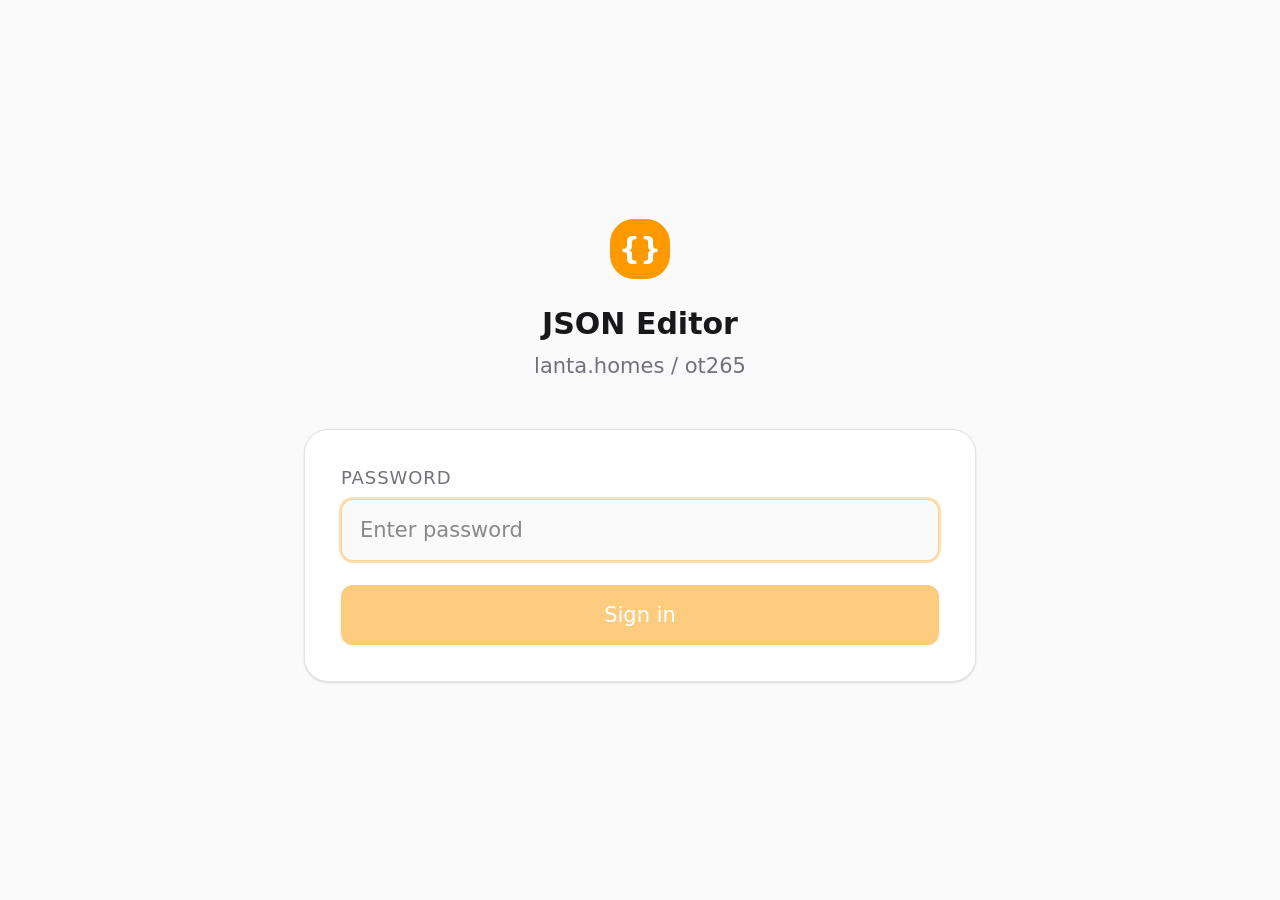
==== commit e77d01b1: "feat(auth): implement password protection for JSON editor Add a secure authentication layer using SH" ====
--- a/json-edit/index.html
+++ b/json-edit/index.html
@@ -9,9 +9,43 @@
   <script src="js/app.js"></script>
   <script src="js/alpine.min.js" defer></script>
 </head>
-<body class="bg-zinc-50 dark:bg-zinc-950 text-zinc-900 dark:text-zinc-100 font-sans antialiased min-h-screen selection:bg-amber-200 dark:selection:bg-amber-500/30">
-
-<div x-data x-init="$store.editor.init()" class="flex flex-col min-h-screen">
+<body x-data x-init="$store.auth.init()" class="bg-zinc-50 dark:bg-zinc-950 text-zinc-900 dark:text-zinc-100 font-sans antialiased min-h-screen selection:bg-amber-200 dark:selection:bg-amber-500/30">
+
+<template x-if="!$store.auth.authenticated">
+  <div class="min-h-screen flex items-center justify-center bg-zinc-50 dark:bg-zinc-950 p-4">
+    <div class="w-full max-w-md">
+      <div class="text-center mb-8">
+        <div class="w-10 h-10 rounded-2xl bg-amber-500 text-white grid place-items-center text-xl font-bold mx-auto mb-4">{}</div>
+        <h1 class="text-xl font-semibold text-zinc-900 dark:text-zinc-100">JSON Editor</h1>
+        <p class="text-sm text-zinc-500 mt-1">lanta.homes / ot265</p>
+      </div>
+      <div class="bg-white dark:bg-zinc-900 rounded-2xl shadow-sm border border-zinc-200 dark:border-zinc-800 p-6">
+        <div class="mb-4">
+          <label class="block text-xs font-medium text-zinc-500 uppercase tracking-wider mb-1.5">Password</label>
+          <input
+            type="password"
+            x-model="$store.auth.password"
+            @keydown.enter="$store.auth.login()"
+            x-init="$nextTick(() => $el.focus())"
+            class="w-full px-3 py-2.5 text-sm rounded-lg bg-zinc-50 dark:bg-zinc-950 border border-zinc-200 dark:border-zinc-800 focus:outline-none focus:ring-2 focus:ring-amber-500/30 focus:border-amber-500/40"
+            placeholder="Enter password"
+            autocomplete="current-password">
+          <p x-show="$store.auth.error" x-text="$store.auth.error" class="text-xs text-rose-600 mt-1"></p>
+        </div>
+        <button
+          @click="$store.auth.login()"
+          :disabled="$store.auth.loading || !$store.auth.password"
+          class="w-full py-2.5 text-sm font-medium rounded-lg bg-amber-500 hover:bg-amber-600 disabled:opacity-50 disabled:cursor-not-allowed text-white transition shadow-sm flex items-center justify-center gap-2">
+          <svg x-show="$store.auth.loading" class="w-4 h-4 animate-spin" viewBox="0 0 24 24" fill="none" stroke="currentColor" stroke-width="2"><path d="M21 12a9 9 0 1 1-6.219-8.56"/></svg>
+          <span x-text="$store.auth.loading ? 'Checking...' : 'Sign in'"></span>
+        </button>
+      </div>
+    </div>
+  </div>
+</template>
+
+<template x-if="$store.auth.authenticated">
+<div x-init="$store.editor.init()" class="flex flex-col min-h-screen">
 
   <header class="sticky top-0 z-30 backdrop-blur-md bg-white/80 dark:bg-zinc-950/80 border-b border-zinc-200 dark:border-zinc-800">
     <div class="px-3 sm:px-4 lg:px-6 py-2.5 flex items-center gap-2 sm:gap-3">
@@ -42,6 +76,12 @@
         <button @click="$store.editor.setView('split')" :class="$store.editor.viewMode === 'split' ? 'bg-white dark:bg-zinc-800 shadow-sm text-zinc-900 dark:text-zinc-100' : 'text-zinc-500'" class="px-2.5 py-1 text-xs font-medium rounded-md transition">Split</button>
       </div>
 
+      <div x-show="$store.editor.effectiveView() === 'split'" class="hidden lg:flex items-center gap-0.5 bg-zinc-100 dark:bg-zinc-900 rounded-lg p-0.5 border border-zinc-200 dark:border-zinc-800">
+        <button @click="$store.editor.toggleLangVisible('en')" :class="$store.editor.langVisible('en') ? 'bg-white dark:bg-zinc-800 shadow-sm text-zinc-900 dark:text-zinc-100' : 'text-zinc-400'" class="px-2.5 py-1 text-xs font-medium rounded-md transition">EN</button>
+        <button @click="$store.editor.toggleLangVisible('th')" :class="$store.editor.langVisible('th') ? 'bg-white dark:bg-zinc-800 shadow-sm text-zinc-900 dark:text-zinc-100' : 'text-zinc-400'" class="px-2.5 py-1 text-xs font-medium rounded-md transition">TH</button>
+        <button @click="$store.editor.toggleLangVisible('sv')" :class="$store.editor.langVisible('sv') ? 'bg-white dark:bg-zinc-800 shadow-sm text-zinc-900 dark:text-zinc-100' : 'text-zinc-400'" class="px-2.5 py-1 text-xs font-medium rounded-md transition">SV</button>
+      </div>
+
       <div class="hidden lg:flex items-center gap-0.5 bg-zinc-100 dark:bg-zinc-900 rounded-lg p-0.5 border border-zinc-200 dark:border-zinc-800">
         <button @click="$store.editor.bumpScale(-1)" class="px-2 py-1 text-xs font-semibold rounded-md hover:bg-white dark:hover:bg-zinc-800 text-zinc-600 dark:text-zinc-400" aria-label="Decrease UI size">A−</button>
         <button @click="$store.editor.resetScale()" :title="$store.editor.uiScale === null ? 'Auto · click to keep auto' : 'Click to reset to auto'" class="px-1.5 py-1 text-[10px] font-medium tabular-nums text-zinc-500 hover:text-zinc-900 dark:hover:text-zinc-100 min-w-[2.75rem]" x-text="Math.round($store.editor.effectiveScale() * 100) + '%'"></button>
@@ -55,6 +95,10 @@
       <button @click="$store.editor.toggleDark()" class="p-1.5 rounded-lg hover:bg-zinc-100 dark:hover:bg-zinc-800" aria-label="Toggle theme">
         <svg x-show="!$store.editor.darkMode" class="w-4 h-4" viewBox="0 0 24 24" fill="none" stroke="currentColor" stroke-width="2"><path d="M21 12.79A9 9 0 1 1 11.21 3 7 7 0 0 0 21 12.79z"/></svg>
         <svg x-show="$store.editor.darkMode" class="w-4 h-4" viewBox="0 0 24 24" fill="none" stroke="currentColor" stroke-width="2"><circle cx="12" cy="12" r="4"/><path d="M12 2v2M12 20v2M4.93 4.93l1.41 1.41M17.66 17.66l1.41 1.41M2 12h2M20 12h2M4.93 19.07l1.41-1.41M17.66 6.34l1.41-1.41"/></svg>
+      </button>
+
+      <button @click="$store.auth.logout()" class="p-1.5 rounded-lg hover:bg-zinc-100 dark:hover:bg-zinc-800 text-zinc-500" aria-label="Sign out" title="Sign out">
+        <svg class="w-4 h-4" viewBox="0 0 24 24" fill="none" stroke="currentColor" stroke-width="2"><path d="M9 21H5a2 2 0 0 1-2-2V5a2 2 0 0 1 2-2h4"/><polyline points="16 17 21 12 16 7"/><line x1="21" y1="12" x2="9" y2="12"/></svg>
       </button>
 
       <button
@@ -219,8 +263,8 @@
                     </div>
                   </div>
 
-                  <div x-show="$store.editor.effectiveView() === 'split'" data-split-pair class="grid grid-cols-1 md:grid-cols-3 gap-3">
-                    <div>
+                  <div x-show="$store.editor.effectiveView() === 'split'" data-split-pair class="grid gap-3" :style="{ gridTemplateColumns: 'repeat(' + $store.editor.visibleLangCount() + ', minmax(0, 1fr))' }">
+                    <div x-show="$store.editor.langVisible('en')">
                       <div class="flex items-center justify-between mb-1">
                         <label class="text-[10px] text-zinc-500 uppercase tracking-wider font-medium">EN</label>
                         <span x-show="$store.editor.isDirty(key, 'en')" class="w-1.5 h-1.5 rounded-full bg-amber-500"></span>
@@ -228,7 +272,7 @@
                       <textarea x-model="$store.editor.data.en[key]" @input="$store.editor.autoGrow($el); $store.editor.touchEdit()" @focus="$store.editor.beginEdit(key, 'en')" @blur="$store.editor.endEdit()" x-init="$nextTick(() => $store.editor.autoGrow($el))" class="w-full px-3 py-2 text-sm rounded-lg bg-zinc-50 dark:bg-zinc-950 border border-zinc-200 dark:border-zinc-800 focus:outline-none focus:ring-2 focus:ring-amber-500/30 focus:border-amber-500/40 resize-none font-sans" rows="1" dir="auto"></textarea>
                       <div class="text-[10px] text-zinc-400 mt-1 tabular-nums" x-text="(($store.editor.data.en[key] || '').length) + ' chars'"></div>
                     </div>
-                    <div>
+                    <div x-show="$store.editor.langVisible('th')">
                       <div class="flex items-center justify-between mb-1">
                         <label class="text-[10px] text-zinc-500 uppercase tracking-wider font-medium">TH</label>
                         <span x-show="$store.editor.isDirty(key, 'th')" class="w-1.5 h-1.5 rounded-full bg-amber-500"></span>
@@ -236,7 +280,7 @@
                       <textarea x-model="$store.editor.data.th[key]" @input="$store.editor.autoGrow($el); $store.editor.touchEdit()" @focus="$store.editor.beginEdit(key, 'th')" @blur="$store.editor.endEdit()" x-init="$nextTick(() => $store.editor.autoGrow($el))" class="w-full px-3 py-2 text-sm rounded-lg bg-zinc-50 dark:bg-zinc-950 border border-zinc-200 dark:border-zinc-800 focus:outline-none focus:ring-2 focus:ring-amber-500/30 focus:border-amber-500/40 resize-none font-sans" rows="1" dir="auto"></textarea>
                       <div class="text-[10px] text-zinc-400 mt-1 tabular-nums" x-text="(($store.editor.data.th[key] || '').length) + ' chars'"></div>
                     </div>
-                    <div>
+                    <div x-show="$store.editor.langVisible('sv')">
                       <div class="flex items-center justify-between mb-1">
                         <label class="text-[10px] text-zinc-500 uppercase tracking-wider font-medium">SV</label>
                         <span x-show="$store.editor.isDirty(key, 'sv')" class="w-1.5 h-1.5 rounded-full bg-amber-500"></span>
@@ -425,8 +469,6 @@
     </div>
   </div>
 
-</div>
-
   <div x-show="$store.editor.dragOver" x-cloak class="fixed inset-0 z-50 pointer-events-none flex items-center justify-center p-6">
     <div class="w-full h-full border-4 border-dashed border-amber-400 rounded-3xl bg-amber-50/80 dark:bg-amber-500/10 backdrop-blur-sm flex flex-col items-center justify-center gap-3 text-amber-700 dark:text-amber-300">
       <svg class="w-10 h-10" viewBox="0 0 24 24" fill="none" stroke="currentColor" stroke-width="2"><path d="M21 15v4a2 2 0 0 1-2 2H5a2 2 0 0 1-2-2v-4"/><polyline points="17 8 12 3 7 8"/><line x1="12" y1="3" x2="12" y2="15"/></svg>
@@ -435,5 +477,8 @@
     </div>
   </div>
 
+</div>
+</template>
+
 </body>
 </html>
